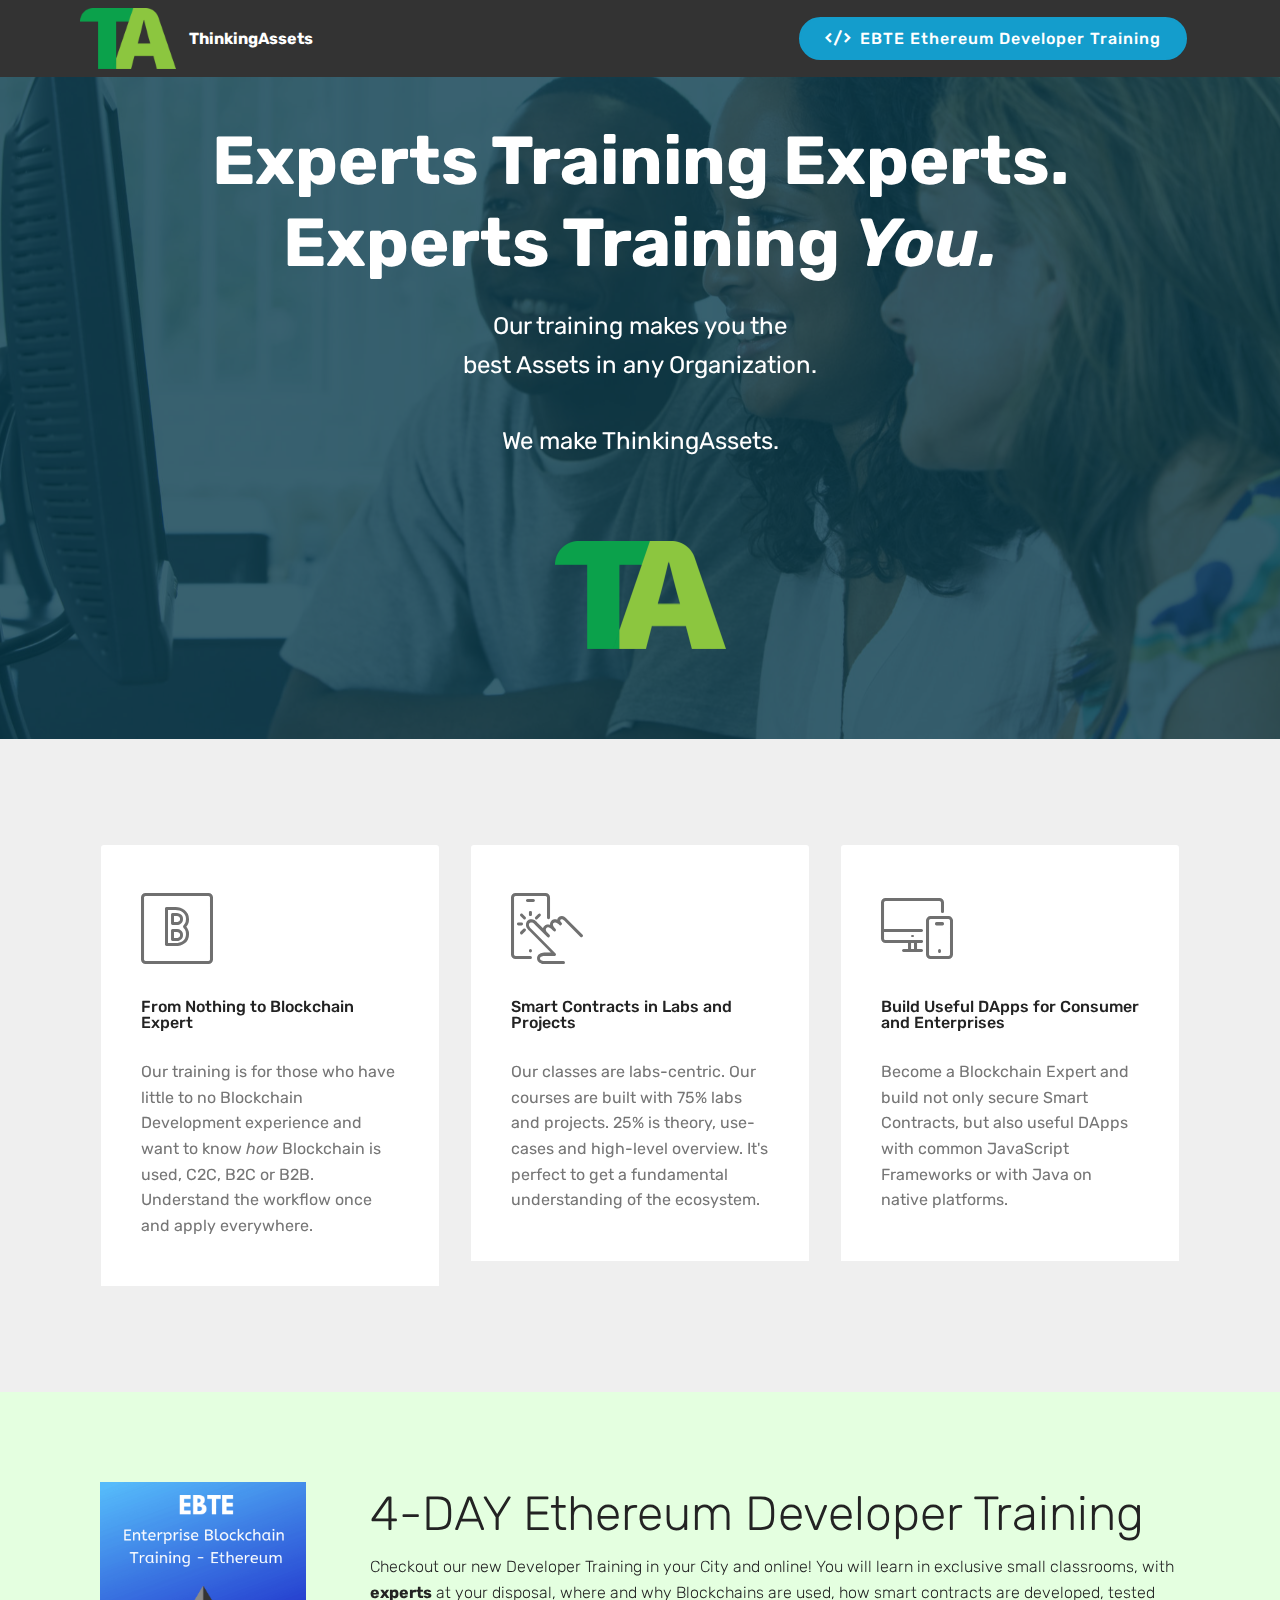
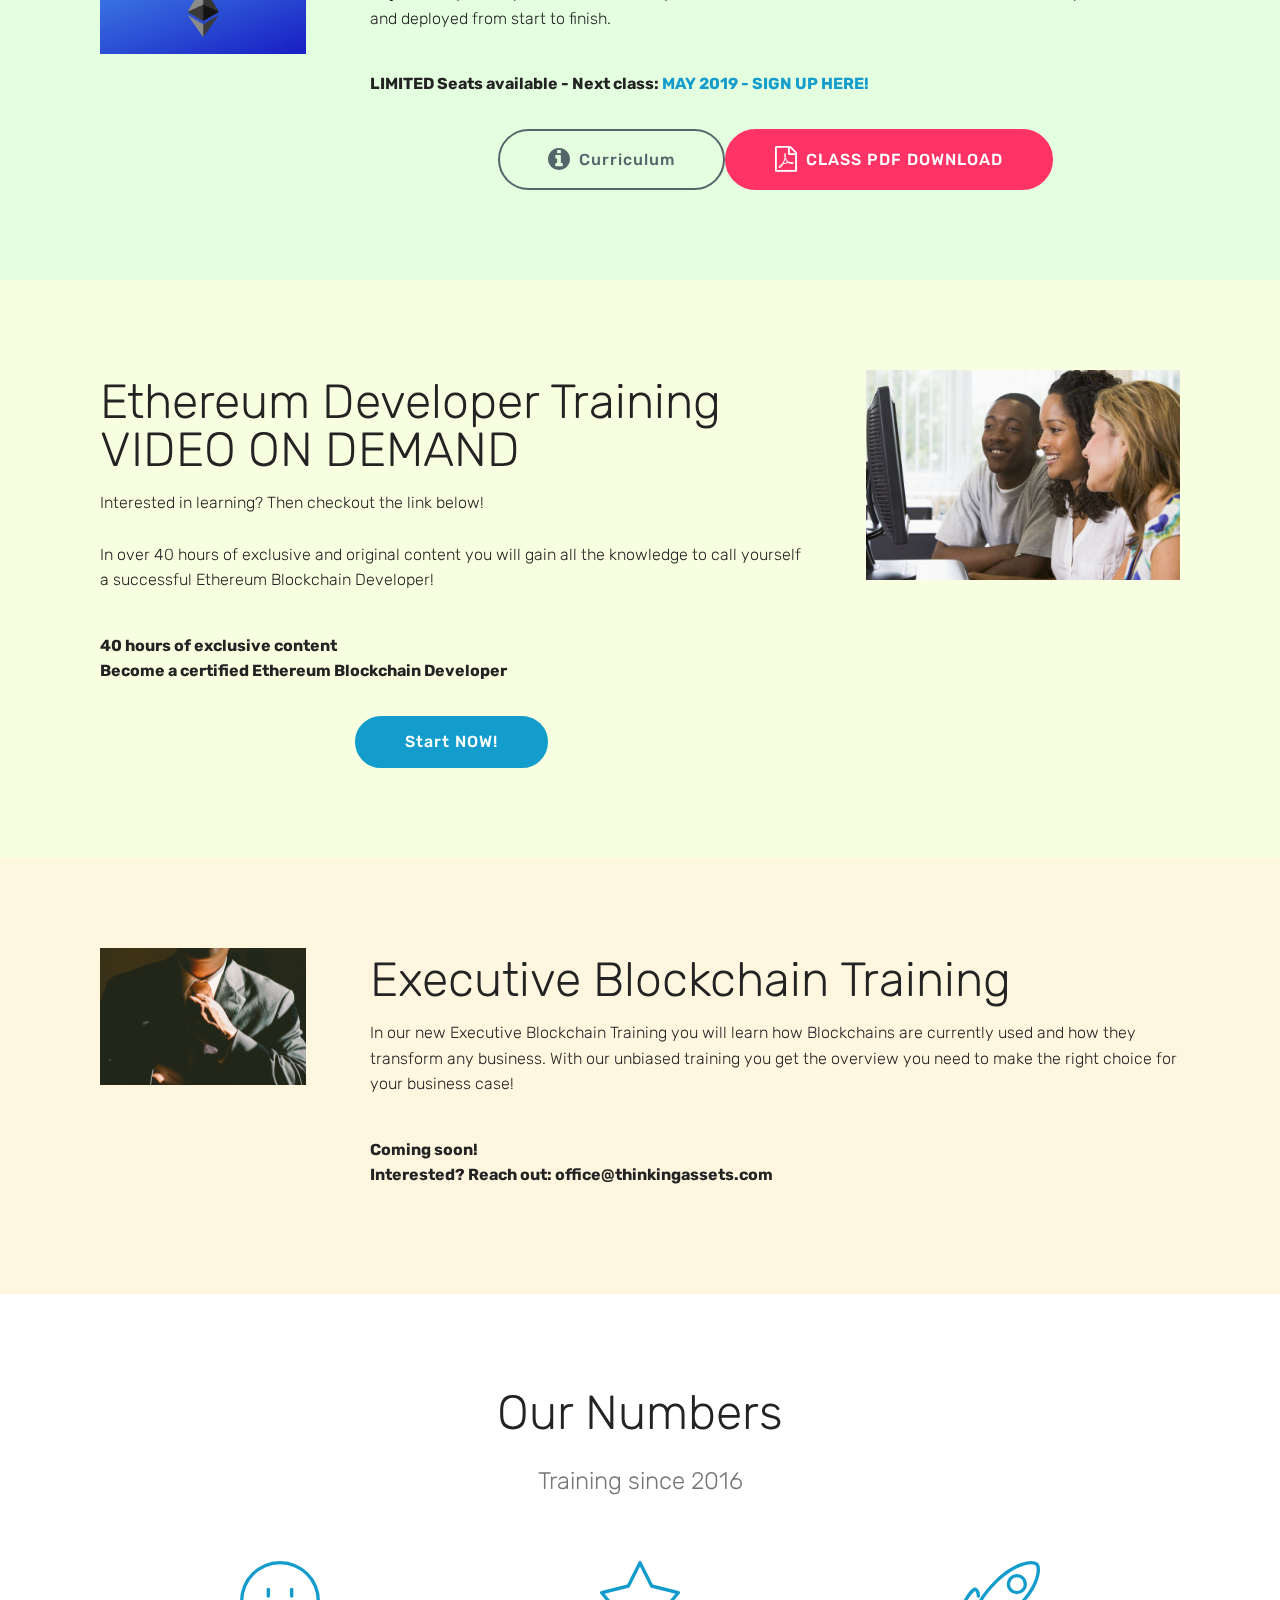
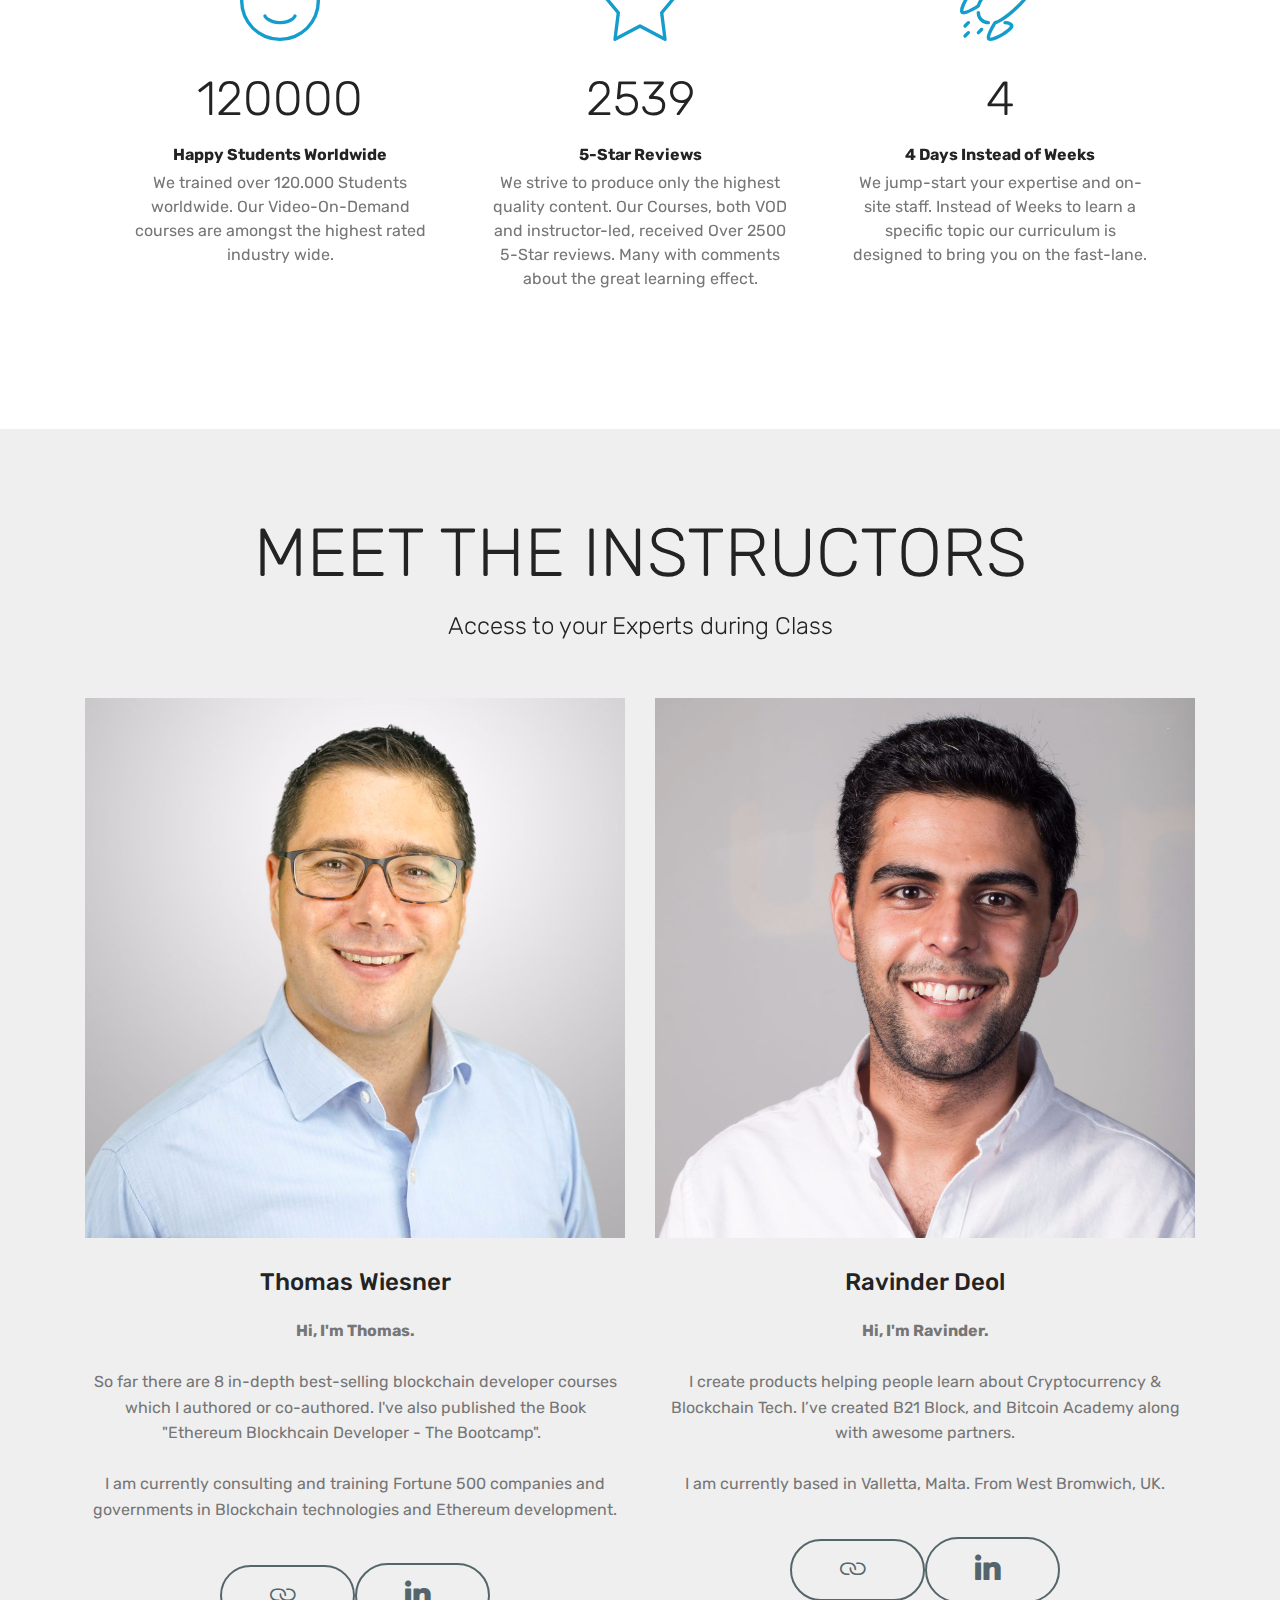
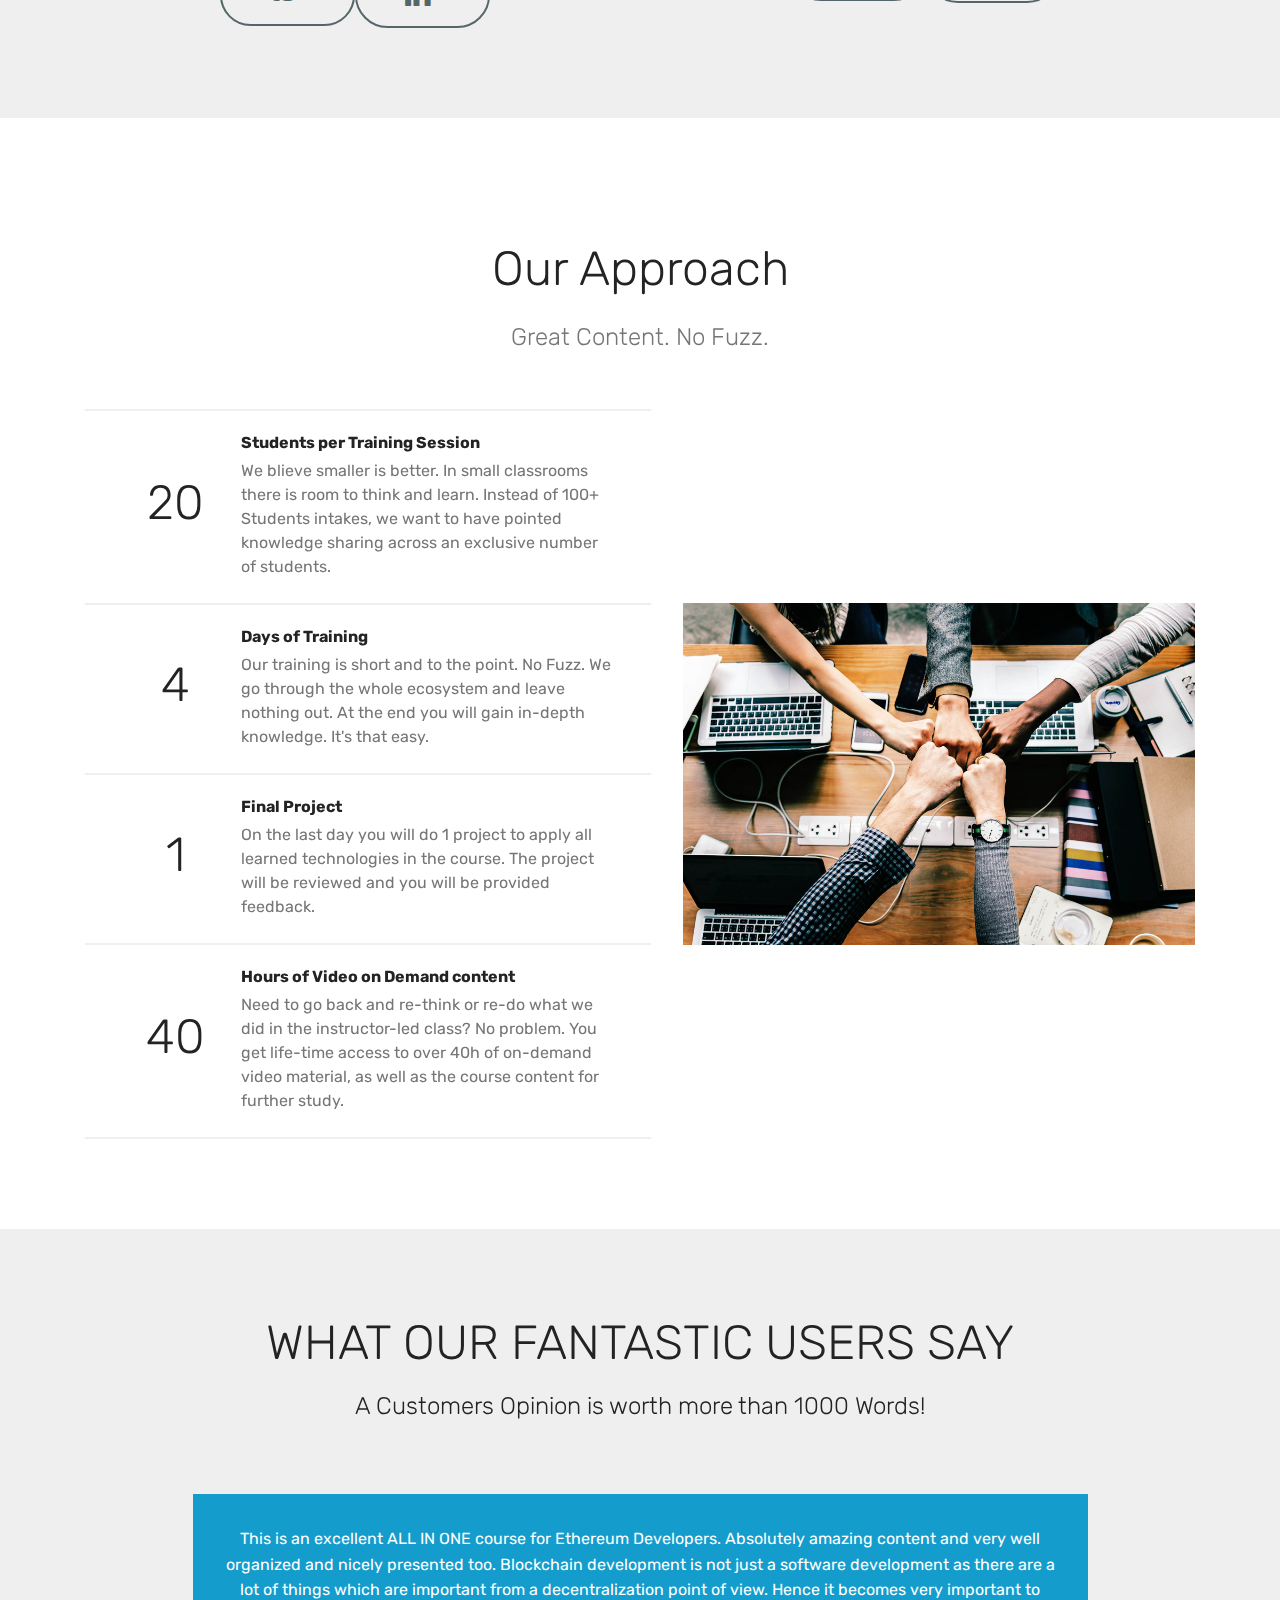
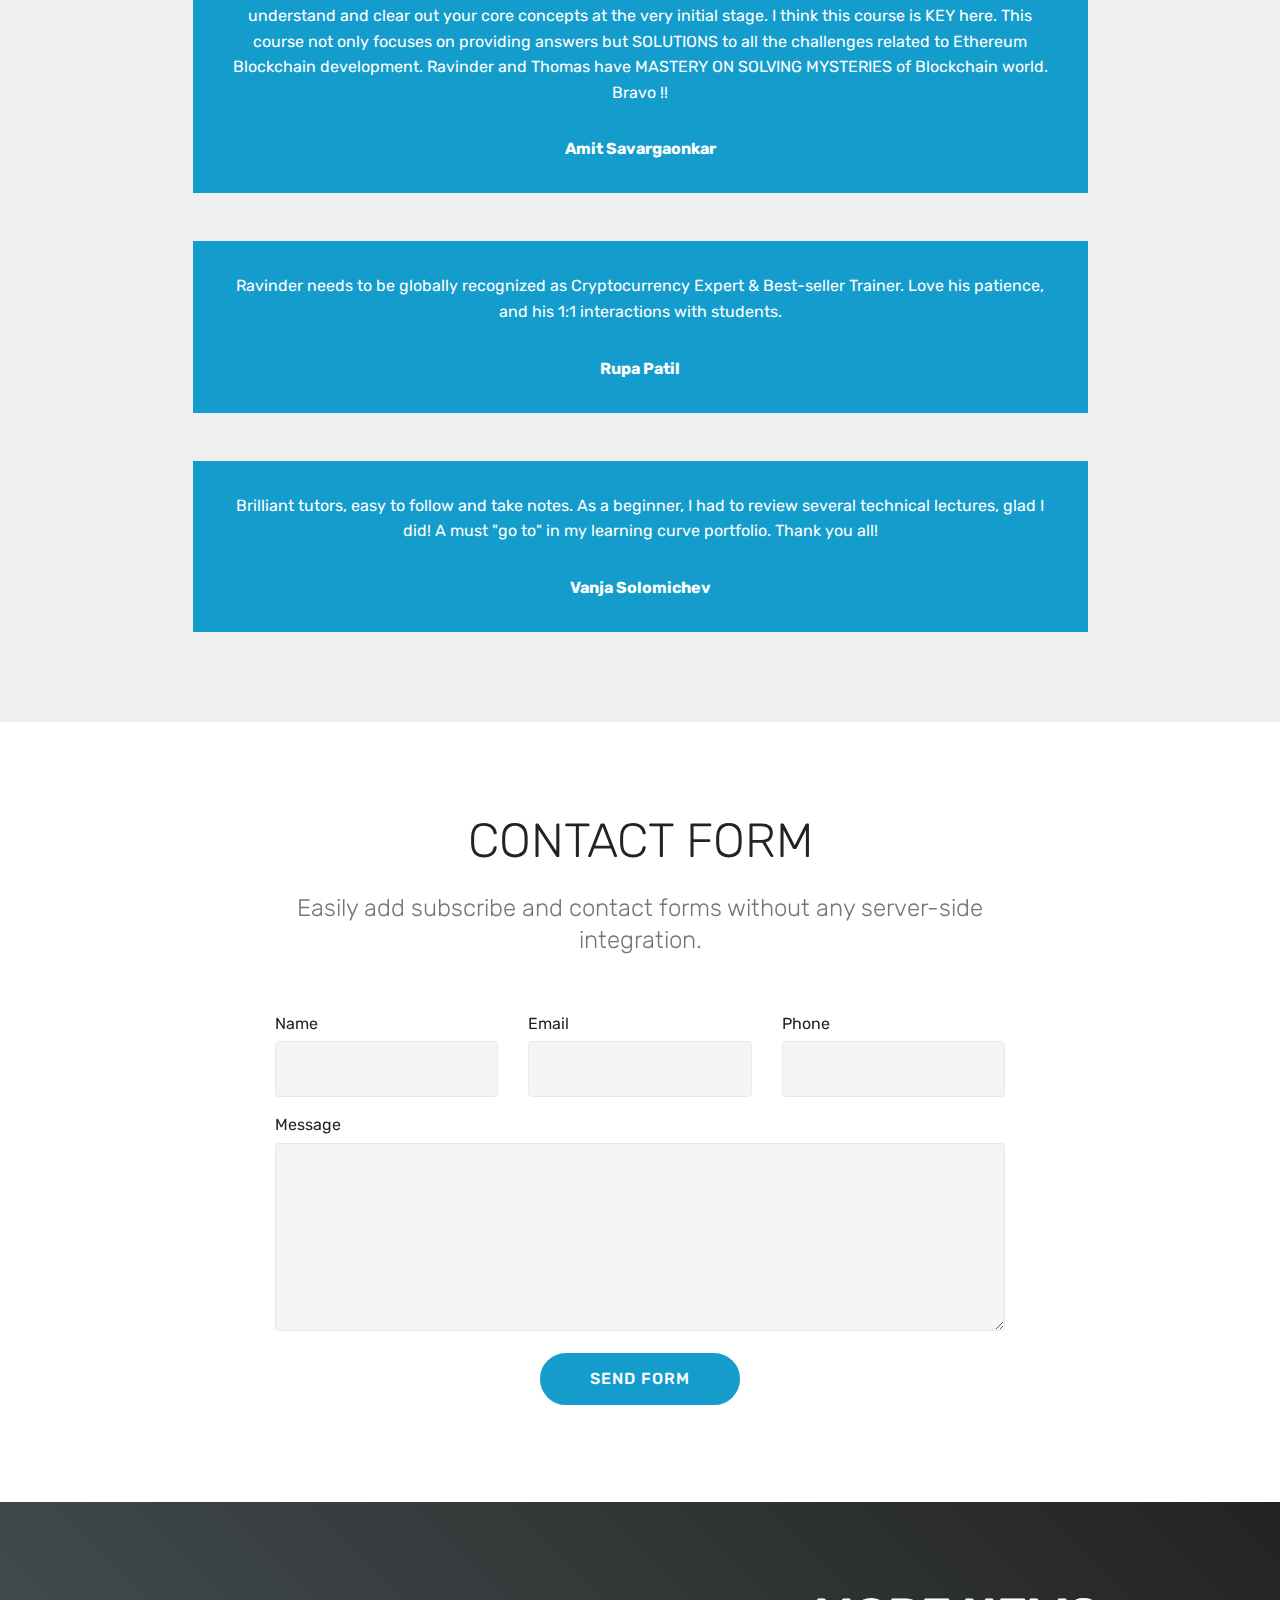
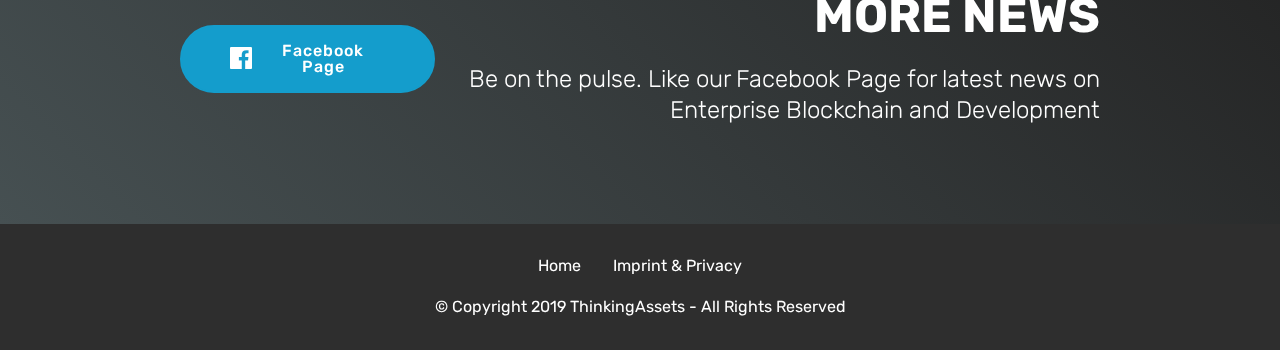
==== index.html @ ac76e506 "added more training offers" ====
<!DOCTYPE html>
<html >
<head>
  <!-- Site made with Mobirise Website Builder v4.9.5, https://mobirise.com -->
  <meta charset="UTF-8">
  <meta http-equiv="X-UA-Compatible" content="IE=edge">
  <meta name="generator" content="Mobirise v4.9.5, mobirise.com">
  <meta name="viewport" content="width=device-width, initial-scale=1, minimum-scale=1">
  <link rel="shortcut icon" href="assets/images/asset-44x-128x81.png" type="image/x-icon">
  <meta name="description" content="ThinkingAssets trains Employees and Students on the fast-lane. Quick and to-the-point labs and presentations.">
  <title>Home - ThinkingAssets</title>
  <link rel="stylesheet" href="assets/web/assets/mobirise-icons2/mobirise2.css">
  <link rel="stylesheet" href="assets/web/assets/mobirise-icons/mobirise-icons.css">
  <link rel="stylesheet" href="assets/font-awesome/css/font-awesome.css">
  <link rel="stylesheet" href="assets/web/assets/mobirise-icons-bold/mobirise-icons-bold.css">
  <link rel="stylesheet" href="assets/tether/tether.min.css">
  <link rel="stylesheet" href="assets/bootstrap/css/bootstrap.min.css">
  <link rel="stylesheet" href="assets/bootstrap/css/bootstrap-grid.min.css">
  <link rel="stylesheet" href="assets/bootstrap/css/bootstrap-reboot.min.css">
  <link rel="stylesheet" href="assets/socicon/css/styles.css">
  <link rel="stylesheet" href="assets/dropdown/css/style.css">
  <link rel="stylesheet" href="assets/theme/css/style.css">
  <link rel="stylesheet" href="assets/mobirise/css/mbr-additional.css" type="text/css">
  
  
  
</head>
<body>
  <section class="menu cid-rlxzANsCle" once="menu" id="menu1-10">

    

    <nav class="navbar navbar-expand beta-menu navbar-dropdown align-items-center navbar-fixed-top navbar-toggleable-sm">
        <button class="navbar-toggler navbar-toggler-right" type="button" data-toggle="collapse" data-target="#navbarSupportedContent" aria-controls="navbarSupportedContent" aria-expanded="false" aria-label="Toggle navigation">
            <div class="hamburger">
                <span></span>
                <span></span>
                <span></span>
                <span></span>
            </div>
        </button>
        <div class="menu-logo">
            <div class="navbar-brand">
                <span class="navbar-logo">
                    <a href="index.html">
                         <img src="assets/images/asset-44x-128x81.png" alt="Mobirise" title="" style="height: 3.8rem;">
                    </a>
                </span>
                <span class="navbar-caption-wrap"><a class="navbar-caption text-white display-4" href="index.html">
                        ThinkingAssets</a></span>
            </div>
        </div>
        <div class="collapse navbar-collapse" id="navbarSupportedContent">
            
            <div class="navbar-buttons mbr-section-btn"><a class="btn btn-sm btn-primary display-4" href="enterprise-blockchain-developer-ethereum-ebta-instructor-led-course.html"><span class="mobi-mbri mobi-mbri-code mbr-iconfont mbr-iconfont-btn"></span>
                    EBTE Ethereum Developer Training</a></div>
        </div>
    </nav>
</section>

<section class="engine"><a href="https://mobirise.info/o">free portfolio website templates</a></section><section class="header4 cid-rkj7mbE55E mbr-parallax-background" id="header4-8">

    

    <div class="mbr-overlay" style="opacity: 0.8; background-color: rgb(7, 59, 76);">
    </div>

    <div class="container">
        <div class="row justify-content-md-center">
            <div class="media-content col-md-10">
                <h1 class="mbr-section-title align-center mbr-white pb-3 mbr-bold mbr-fonts-style display-1">Experts Training Experts.<br>Experts Training <em>You.</em></h1>
                
                <div class="mbr-text align-center mbr-white pb-3">
                    <p class="mbr-text mbr-fonts-style display-5">Our training makes you the <br>best Assets in any Organization. 
<br>
<br>We make ThinkingAssets.</p>
                </div>
                
            </div>
            <div class="mbr-figure pt-5">
                <img src="assets/images/asset-44x-342x217.png" alt="Mobirise" title="" style="width: 15%;">
            </div>
        </div>
    </div>
</section>

<section class="features6 cid-rlxzTbVyq0" id="features6-12">
    
    

    
    <div class="container">
        <div class="media-container-row">

            <div class="card p-3 col-12 col-md-6 col-lg-4">
                <div class="card-img pb-3">
                    <span class="mbri-bootstrap mbr-iconfont"></span>
                </div>
                <div class="card-box">
                    <h4 class="card-title py-3 mbr-fonts-style display-7">From Nothing to Blockchain Expert</h4>
                    <p class="mbr-text mbr-fonts-style display-7">Our training is for those who have little to no Blockchain Development experience and want to know <em>how</em>&nbsp;Blockchain is used, C2C, B2C or B2B. Understand the workflow once and apply everywhere.</p>
                </div>
            </div>

            <div class="card p-3 col-12 col-md-6 col-lg-4">
                <div class="card-img pb-3">
                    <span class="mbri-touch mbr-iconfont"></span>
                </div>
                <div class="card-box">
                    <h4 class="card-title py-3 mbr-fonts-style display-7">Smart Contracts in Labs and Projects</h4>
                    <p class="mbr-text mbr-fonts-style display-7">
                       Our classes are labs-centric. Our courses are built with 75% labs and projects. 25% is theory, use-cases and high-level overview. It's perfect to get a fundamental understanding of the ecosystem.</p>
                </div>
            </div>

            <div class="card p-3 col-12 col-md-6 col-lg-4">
                <div class="card-img pb-3">
                    <span class="mbri-responsive mbr-iconfont"></span>
                </div>
                <div class="card-box">
                    <h4 class="card-title py-3 mbr-fonts-style display-7">
                        Build Useful DApps for Consumer and Enterprises</h4>
                    <p class="mbr-text mbr-fonts-style display-7">
                       Become a Blockchain Expert and build not only secure Smart Contracts, but also useful DApps with common JavaScript Frameworks or with Java on native platforms.</p>
                </div>
            </div>

            

        </div>

    </div>

</section>

<section class="services2 cid-rlxALPVWC4" id="services2-13">
    <!---->
    
    <!---->
    <!--Overlay-->
    
    <!--Container-->
    <div class="container">
        <div class="col-md-12">
            <div class="media-container-row">
                <div class="mbr-figure" style="width: 25%;">
                    <img src="assets/images/ebte-square-300x250.png" alt="Mobirise" title="">
                </div>
                <div class="align-left aside-content">
                    <h2 class="mbr-title pt-2 mbr-fonts-style display-2">4-DAY Ethereum Developer Training</h2>
                    <div class="mbr-section-text">
                        <p class="mbr-text text1 pt-2 mbr-light mbr-fonts-style display-7">
                            Checkout our new Developer Training in your City and online! You will learn in exclusive small classrooms, with <strong>experts</strong> at your disposal, where and why Blockchains are used, how smart contracts are developed, tested and deployed from start to finish.</p>
                        <p class="mbr-text text2 pt-4 mbr-light mbr-fonts-style display-7"><strong>LIMITED Seats available -&nbsp;</strong><strong>Next class: <a href="https://www.eventbrite.com/e/enterprise-blockchain-training-ethereum-ebte-gmt-timezone-webex-registration-59154392380" target="_blank"><b>MAY 2019 - SIGN UP HERE!</b></a></strong></p>
                    </div>
                    <!--Btn-->
                    <div class="mbr-section-btn pt-3 align-center"><a href="enterprise-blockchain-developer-ethereum-ebta-instructor-led-course.html" class="btn btn-warning-outline display-4"><span class="fa fa-info-circle mbr-iconfont mbr-iconfont-btn"></span>
                            Curriculum</a>  <a href="assets/files/Ethereum_Training_May_2019.pdf" class="btn btn-secondary display-4"><span class="fa fa-file-pdf-o mbr-iconfont mbr-iconfont-btn"></span>CLASS PDF DOWNLOAD</a></div>
                </div>
            </div>
        </div>
    </div>
</section>

<section class="services2 cid-rmtQpssl6j" id="services2-1i">
    <!---->
    
    <!---->
    <!--Overlay-->
    
    <!--Container-->
    <div class="container">
        <div class="col-md-12">
            <div class="media-container-row">
                <div class="mbr-figure" style="width: 35%;">
                    <img src="assets/images/college-students-in-a-computer-lab-httgjfucho-412x275.jpg" alt="Mobirise" title="">
                </div>
                <div class="align-left aside-content">
                    <h2 class="mbr-title pt-2 mbr-fonts-style display-2">Ethereum Developer Training <br>VIDEO ON DEMAND</h2>
                    <div class="mbr-section-text">
                        <p class="mbr-text text1 pt-2 mbr-light mbr-fonts-style display-7">Interested in learning? Then checkout the link below!<br><br>In over 40 hours of exclusive and original content you will gain all the knowledge to call yourself a successful Ethereum Blockchain Developer!</p>
                        <p class="mbr-text text2 pt-4 mbr-light mbr-fonts-style display-7"><strong>40 hours of exclusive content</strong><br><strong>Become a certified Ethereum Blockchain Developer</strong></p>
                    </div>
                    <!--Btn-->
                    <div class="mbr-section-btn pt-3 align-center"><a href="https://www.udemy.com/blockchain-developer-bundle/?couponCode=THINKINGASSETS19" class="btn btn-primary display-4">Start NOW!</a></div>
                </div>
            </div>
        </div>
    </div>
</section>

<section class="services2 cid-rmtS2OmuKI" id="services2-1j">
    <!---->
    
    <!---->
    <!--Overlay-->
    
    <!--Container-->
    <div class="container">
        <div class="col-md-12">
            <div class="media-container-row">
                <div class="mbr-figure" style="width: 25%;">
                    <img src="assets/images/mbr-412x275.jpg" alt="Mobirise" title="">
                </div>
                <div class="align-left aside-content">
                    <h2 class="mbr-title pt-2 mbr-fonts-style display-2">Executive Blockchain Training</h2>
                    <div class="mbr-section-text">
                        <p class="mbr-text text1 pt-2 mbr-light mbr-fonts-style display-7">
                            In our new Executive Blockchain Training you will learn how Blockchains are currently used and how they transform any business. With our unbiased training you get the overview you need to make the right choice for your business case!</p>
                        <p class="mbr-text text2 pt-4 mbr-light mbr-fonts-style display-7"><strong>Coming soon!</strong><br><strong>Interested? Reach out: office@thinkingassets.com</strong></p>
                    </div>
                    <!--Btn-->
                    
                </div>
            </div>
        </div>
    </div>
</section>

<section class="counters1 counters cid-rkiXSmQtNb" id="counters1-2">

    

    

    <div class="container">
        <h2 class="mbr-section-title pb-3 align-center mbr-fonts-style display-2">
            Our Numbers</h2>
        <h3 class="mbr-section-subtitle mbr-fonts-style display-5">Training since 2016</h3>

        <div class="container pt-4 mt-2">
            <div class="media-container-row">
                <div class="card p-3 align-center col-12 col-md-6 col-lg-4">
                    <div class="panel-item p-3">
                        <div class="card-img pb-3">
                            <span class="mbr-iconfont mbri-smile-face"></span>
                        </div>

                        <div class="card-text">
                            <h3 class="count pt-3 pb-3 mbr-fonts-style display-2">120000</h3>
                            <h4 class="mbr-content-title mbr-bold mbr-fonts-style display-7">Happy Students Worldwide</h4>
                            <p class="mbr-content-text mbr-fonts-style display-7">
                                We trained over 120.000 Students worldwide. Our Video-On-Demand courses are amongst the highest rated industry wide.</p>
                        </div>
                    </div>
                </div>


                <div class="card p-3 align-center col-12 col-md-6 col-lg-4">
                    <div class="panel-item p-3">
                        <div class="card-img pb-3">
                            <span class="mbr-iconfont mbri-star"></span>
                        </div>
                        <div class="card-text">
                            <h3 class="count pt-3 pb-3 mbr-fonts-style display-2">2539</h3>
                            <h4 class="mbr-content-title mbr-bold mbr-fonts-style display-7">5-Star Reviews</h4>
                            <p class="mbr-content-text mbr-fonts-style display-7">
                                    We strive to produce only the highest quality content. Our Courses, both VOD and instructor-led, received Over 2500 5-Star reviews. Many with comments about the great learning effect.</p>
                        </div>
                    </div>
                </div>

                <div class="card p-3 align-center col-12 col-md-6 col-lg-4">
                    <div class="panel-item p-3">
                        <div class="card-img pb-3">
                            <span class="mbr-iconfont mbri-rocket"></span>
                        </div>
                        <div class="card-text">
                            <h3 class="count pt-3 pb-3 mbr-fonts-style display-2">
                                  4</h3>
                            <h4 class="mbr-content-title mbr-bold mbr-fonts-style display-7">4 Days Instead of Weeks</h4>
                            <p class="mbr-content-text mbr-fonts-style display-7">
                                    We jump-start your expertise and on-site staff. Instead of Weeks to learn a specific topic our curriculum is designed to bring you on the fast-lane.</p>
                        </div>
                    </div>
                </div>


                
            </div>
        </div>
   </div>
</section>

<section class="services1 cid-rkxkzLahHE" id="services1-i">
    <!---->
    
    <!---->
    <!--Overlay-->
    
    <!--Container-->
    <div class="container">
        <div class="row justify-content-center">
            <!--Titles-->
            <div class="title pb-5 col-12">
                <h2 class="align-left pb-3 mbr-fonts-style display-1">MEET THE INSTRUCTORS</h2>
                <h3 class="mbr-section-subtitle mbr-light mbr-fonts-style display-5">Access to your Experts during Class</h3>
            </div>
            <!--Card-1-->
            <div class="card col-12 col-md-6">
                <div class="card-wrapper">
                    <div class="card-img">
                        <img src="assets/images/thomas-portrait-gradient.png-1-1080x864.jpg" alt="Mobirise" title="">
                    </div>
                    <div class="card-box">
                        <h4 class="card-title mbr-fonts-style display-5">Thomas Wiesner</h4>
                        <p class="mbr-text mbr-fonts-style display-7"><strong>Hi, I'm Thomas. 
<br></strong><br>So far there are 8 in-depth best-selling blockchain developer courses which I authored or co-authored. I've also published the Book "Ethereum Blockhcain Developer - The Bootcamp". &nbsp;<br>
<br>I am currently consulting and training Fortune 500 companies and governments in Blockchain technologies and Ethereum development. <br></p>
                        <!--Btn-->
                        <div class="mbr-section-btn align-center"><a href="https://vomtom.at" class="btn btn-warning-outline display-4"><span class="mbrib-link mbr-iconfont mbr-iconfont-btn"></span></a>  <a href="https://www.linkedin.com/in/thomas-wiesner" class="btn btn-warning-outline display-4"><span class="socicon socicon-linkedin mbr-iconfont mbr-iconfont-btn"></span></a></div>
                    </div>
                </div>
            </div>
            <!--Card-2-->
            <div class="card col-12 col-md-6 last-child">
                <div class="card-wrapper">
                    <div class="card-img">
                        <img src="assets/images/img-9723-1080x1620.jpg" alt="Mobirise" title="">
                    </div>
                    <div class="card-box">
                        <h4 class="card-title mbr-fonts-style display-5">Ravinder Deol</h4>
                        <p class="mbr-text mbr-fonts-style display-7"><strong>Hi, I'm Ravinder. 
<br></strong>
<br>I create products helping people learn about Cryptocurrency &amp; Blockchain Tech. I’ve created B21 Block, and Bitcoin Academy along with awesome partners. 
<br>
<br>I am currently based in Valletta, Malta. From West Bromwich, UK. <br></p>
                        <!--Btn-->
                        <div class="mbr-section-btn align-center"><a href="https://b21block.com" class="btn btn-warning-outline display-4"><span class="mbrib-link mbr-iconfont mbr-iconfont-btn"></span></a> <a href="https://www.linkedin.com/in/ravinderdeol/" class="btn btn-warning-outline display-4"><span class="socicon socicon-linkedin mbr-iconfont mbr-iconfont-btn"></span></a></div>
                    </div>
                </div>
            </div>
            <!--Card-3-->
            
            <!--Card-4-->
            
        </div>
    </div>
</section>

<section class="counters3 counters cid-rkjR91F5cc" id="counters3-9">

    

    

    <div class="container pt-4 mt-2">
        <h2 class="mbr-section-title pb-3 align-center mbr-fonts-style display-2">Our Approach</h2>
        <h3 class="mbr-section-subtitle pb-5 align-center mbr-fonts-style display-5">Great Content. No Fuzz.</h3>
        <div class="media-container-row">
            <div class="media-block m-auto" style="width: 49%;">
                <div class="mbr-figure">
                    <img src="assets/images/background6.jpg">
                </div>
            </div>
            <div class="cards-block">
                <div class="cards-container">
                    <div class="card px-3 align-left col-12">
                        <div class="panel-item p-4 d-flex align-items-center">
                            <div class="card-img pr-3 d-flex align-items-center align-left">
                                
                                <h3 class="count py-3 mbr-fonts-style display-2">20</h3>
                            </div>
                            <div class="card-text">
                                <h4 class="mbr-content-title mbr-bold mbr-fonts-style display-7">Students per Training Session</h4>
                                <p class="mbr-content-text mbr-fonts-style display-7">We blieve smaller is better. In small classrooms there is room to think and learn. Instead of 100+ Students intakes, we want to have pointed knowledge sharing across an exclusive number of students.</p>
                            </div>
                        </div>
                    </div>
                    <div class="card px-3 align-left col-12">
                        <div class="panel-item p-4 d-flex align-items-center">
                            <div class="card-img pr-3 d-flex align-items-center align-left">
                                
                                <h3 class="count py-3 mbr-fonts-style display-2">
                                    4
                                </h3>
                            </div>
                            <div class="card-text">
                                <h4 class="mbr-content-title mbr-bold mbr-fonts-style display-7">
                                    Days of Training</h4>
                                <p class="mbr-content-text mbr-fonts-style display-7">Our training is short and to the point. No Fuzz. We go through the whole ecosystem and leave nothing out. At the end you will gain in-depth knowledge. It's that easy.</p>
                            </div>
                        </div>
                    </div>
                    <div class="card px-3 align-left col-12">
                        <div class="panel-item p-4 d-flex align-items-center">
                            <div class="card-img pr-3 d-flex align-items-center align-left">
                                
                                <h3 class="count py-3 mbr-fonts-style display-2">
                                    1
                                </h3>
                            </div>
                            <div class="card-text">
                                <h4 class="mbr-content-title mbr-bold mbr-fonts-style display-7">
                                    Final Project</h4>
                                <p class="mbr-content-text mbr-fonts-style display-7">On the last day you will do 1 project to apply all learned technologies in the course. The project will be reviewed and you will be provided feedback.</p>
                            </div>
                        </div>
                    </div>
                    <div class="card px-3 align-left col-12">
                        <div class="panel-item p-4 d-flex align-items-center">
                            <div class="card-img pr-3 d-flex align-items-center align-left">
                                
                                <h3 class="count py-3 mbr-fonts-style display-2">
                                    40</h3>
                            </div>
                            <div class="card-texts">
                                <h4 class="mbr-content-title mbr-bold mbr-fonts-style display-7">
                                    Hours of Video on Demand content</h4>
                                <p class="mbr-content-text mbr-fonts-style display-7">Need to go back and re-think or re-do what we did in the instructor-led class? No problem. You get life-time access to over 40h of on-demand video material, as well as the course content for further study.</p>
                            </div>
                        </div>
                    </div>
                </div>
            </div>
        </div>
    </div>
</section>

<section class="testimonials5 cid-rkjVJWMVJf" id="testimonials5-c">

    

    
    <div class="container">
        <div class="media-container-row">
            <div class="title col-12 align-center">
                <h2 class="pb-3 mbr-fonts-style display-2">
                    WHAT OUR FANTASTIC USERS SAY
                </h2>
                <h3 class="mbr-section-subtitle mbr-light pb-3 mbr-fonts-style display-5">
                    A Customers Opinion is worth more than 1000 Words!</h3>
            </div>
        </div>
    </div>

    <div class="container">
        <div class="media-container-column">
            

            
        <div class="mbr-testimonial align-center col-12 col-md-10">
                <div class="panel-item">
                    <div class="card-block">
                        
                        <p class="mbr-text mbr-fonts-style mbr-white display-7">
                           This is an excellent ALL IN ONE course for Ethereum Developers. Absolutely amazing content and very well organized and nicely presented too. Blockchain development is not just a software development as there are a lot of things which are important from a decentralization point of view. Hence it becomes very important to understand and clear out your core concepts at the very initial stage. I think this course is KEY here. This course not only focuses on providing answers but SOLUTIONS to all the challenges related to Ethereum Blockchain development. Ravinder and Thomas have MASTERY ON SOLVING MYSTERIES of Blockchain world. Bravo !!
                        </p>
                    </div>
                    <div class="card-footer">
                        <div class="mbr-author-name mbr-bold mbr-fonts-style mbr-white display-7">Amit Savargaonkar
</div>
                        
                    </div>
                </div>
            </div><div class="mbr-testimonial align-center col-12 col-md-10">
                <div class="panel-item">
                    <div class="card-block">
                        
                        <p class="mbr-text mbr-fonts-style mbr-white display-7">Ravinder needs to be globally recognized as Cryptocurrency Expert &amp; Best-seller Trainer. Love his patience, and his 1:1 interactions with students.</p>
                    </div>
                    <div class="card-footer">
                        <div class="mbr-author-name mbr-bold mbr-fonts-style mbr-white display-7">Rupa Patil
</div>
                        
                    </div>
                </div>
            </div><div class="mbr-testimonial align-center col-12 col-md-10">
                <div class="panel-item">
                    <div class="card-block">
                        
                        <p class="mbr-text mbr-fonts-style mbr-white display-7">Brilliant tutors, easy to follow and take notes. As a beginner, I had to review several technical lectures, glad I did! A must "go to" in my learning curve portfolio. Thank you all!</p>
                    </div>
                    <div class="card-footer">
                        <div class="mbr-author-name mbr-bold mbr-fonts-style mbr-white display-7">Vanja Solomichev
</div>
                        
                    </div>
                </div>
            </div></div>
    </div>   
</section>

<section class="mbr-section form1 cid-rlxzNbC15e" id="form1-11">

    

    
    <div class="container">
        <div class="row justify-content-center">
            <div class="title col-12 col-lg-8">
                <h2 class="mbr-section-title align-center pb-3 mbr-fonts-style display-2">
                    CONTACT FORM
                </h2>
                <h3 class="mbr-section-subtitle align-center mbr-light pb-3 mbr-fonts-style display-5">
                    Easily add subscribe and contact forms without any server-side integration.
                </h3>
            </div>
        </div>
    </div>
    <div class="container">
        <div class="row justify-content-center">
            <div class="media-container-column col-lg-8" data-form-type="formoid">
                <!---Formbuilder Form--->
                <form action="https://mobirise.com/" method="POST" class="mbr-form form-with-styler" data-form-title="Mobirise Form"><input type="hidden" name="email" data-form-email="true" value="kbDzTgCERCaQkc9vllOd2RZtT0x/Ssn93bqf4NFOB6JGjQV4DFV0sYvMA3apKcriNLm8RO7v3ZADLz6KFUpNYiwQRzTOdtfNa1xtG1cd8tma0gqMoeR0lGB8uobd1uB6">
                    <div class="row row-sm-offset">
                        <div hidden="hidden" data-form-alert="" class="alert alert-success col-12">Thanks for filling out the form!</div>
                        <div hidden="hidden" data-form-alert-danger="" class="alert alert-danger col-12">
                        </div>
                    </div>
                    <div class="dragArea row row-sm-offset">
                        <div class="col-md-4  form-group" data-for="name">
                            <label for="name-form1-11" class="form-control-label mbr-fonts-style display-7">Name</label>
                            <input type="text" name="name" data-form-field="Name" required="required" class="form-control display-7" id="name-form1-11">
                        </div>
                        <div class="col-md-4  form-group" data-for="email">
                            <label for="email-form1-11" class="form-control-label mbr-fonts-style display-7">Email</label>
                            <input type="email" name="email" data-form-field="Email" required="required" class="form-control display-7" id="email-form1-11">
                        </div>
                        <div data-for="phone" class="col-md-4  form-group">
                            <label for="phone-form1-11" class="form-control-label mbr-fonts-style display-7">Phone</label>
                            <input type="tel" name="phone" data-form-field="Phone" class="form-control display-7" id="phone-form1-11">
                        </div>
                        <div data-for="message" class="col-md-12 form-group">
                            <label for="message-form1-11" class="form-control-label mbr-fonts-style display-7">Message</label>
                            <textarea name="message" data-form-field="Message" class="form-control display-7" id="message-form1-11"></textarea>
                        </div>
                        <div class="col-md-12 input-group-btn align-center">
                            <button type="submit" class="btn btn-primary btn-form display-4">SEND FORM</button>
                        </div>
                    </div>
                </form><!---Formbuilder Form--->
            </div>
        </div>
    </div>
</section>

<section class="mbr-section info2 cid-rkRJUVgPoQ" id="info2-l">

    

    

    <div class="container">
        <div class="row main justify-content-center">
            <div class="media-container-column col-12 col-lg-3 col-md-4">
                <div class="mbr-section-btn align-left py-4"><a class="btn btn-primary display-4" href="https://www.facebook.com/thinkingassets/"><span class="fa fa-facebook-official mbr-iconfont mbr-iconfont-btn"></span>
                    
                    Facebook Page</a></div>
            </div>
            <div class="media-container-column title col-12 col-lg-7 col-md-6">
                <h2 class="align-right mbr-bold mbr-white pb-3 mbr-fonts-style display-2">MORE NEWS</h2>
                <h3 class="mbr-section-subtitle align-right mbr-light mbr-white mbr-fonts-style display-5">
                    Be on the pulse. Like our Facebook Page for latest news on Enterprise Blockchain and Development</h3>
            </div>
        </div>
    </div>
</section>

<section once="" class="cid-rkj2U08ljC" id="footer7-6">

    

    

    <div class="container">
        <div class="media-container-row align-center mbr-white">
            <div class="row row-links">
                <ul class="foot-menu">
                    
                    
                    
                    
                    
                <li class="foot-menu-item mbr-fonts-style display-7"><a href="index.html" class="text-white">H</a>ome</li><li class="foot-menu-item mbr-fonts-style display-7"><a href="privacypolicy.html" class="text-white">Imprint &amp; Privacy</a></li></ul>
            </div>
            
            <div class="row row-copirayt">
                <p class="mbr-text mb-0 mbr-fonts-style mbr-white align-center display-7">
                    © Copyright 2019 ThinkingAssets - All Rights Reserved
                </p>
            </div>
        </div>
    </div>
</section>


  <script src="assets/web/assets/jquery/jquery.min.js"></script>
  <script src="assets/popper/popper.min.js"></script>
  <script src="assets/tether/tether.min.js"></script>
  <script src="assets/bootstrap/js/bootstrap.min.js"></script>
  <script src="assets/parallax/jarallax.min.js"></script>
  <script src="assets/viewportchecker/jquery.viewportchecker.js"></script>
  <script src="assets/smoothscroll/smooth-scroll.js"></script>
  <script src="assets/dropdown/js/script.min.js"></script>
  <script src="assets/touchswipe/jquery.touch-swipe.min.js"></script>
  <script src="assets/theme/js/script.js"></script>
  <script src="assets/formoid/formoid.min.js"></script>
  
  <!--Start of Tawk.to Script-->
<script type="text/javascript">
var Tawk_API=Tawk_API||{}, Tawk_LoadStart=new Date();
(function(){
var s1=document.createElement("script"),s0=document.getElementsByTagName("script")[0];
s1.async=true;
s1.src='https://embed.tawk.to/5c8b4ba7c37db86fcfcdf615/default';
s1.charset='UTF-8';
s1.setAttribute('crossorigin','*');
s0.parentNode.insertBefore(s1,s0);
})();
</script>
<!--End of Tawk.to Script-->
</body>
</html>
---- assets/web/assets/mobirise-icons2/mobirise2.css ----
@font-face {
  font-family: 'Moririse2';
  src:  url('mobirise2.eot?f2bix4');
  src:  url('mobirise2.eot?f2bix4#iefix') format('embedded-opentype'),
    url('mobirise2.ttf?f2bix4') format('truetype'),
    url('mobirise2.woff?f2bix4') format('woff'),
    url('mobirise2.svg?f2bix4#mobirise2') format('svg');
  font-weight: normal;
  font-style: normal;
}

[class^="mobi-"], [class*=" mobi-"] {
  /* use !important to prevent issues with browser extensions that change fonts */
  font-family: 'Moririse2' !important;
  speak: none;
  font-style: normal;
  font-weight: normal;
  font-variant: normal;
  text-transform: none;
  line-height: 1;

  /* Better Font Rendering =========== */
  -webkit-font-smoothing: antialiased;
  -moz-osx-font-smoothing: grayscale;
}

.mobi-mbri-add-submenu:before {
  content: "\e900";
}
.mobi-mbri-alert:before {
  content: "\e901";
}
.mobi-mbri-align-center:before {
  content: "\e902";
}
.mobi-mbri-align-justify:before {
  content: "\e903";
}
.mobi-mbri-align-left:before {
  content: "\e904";
}
.mobi-mbri-align-right:before {
  content: "\e905";
}
.mobi-mbri-android:before {
  content: "\e906";
}
.mobi-mbri-apple:before {
  content: "\e907";
}
.mobi-mbri-arrow-down:before {
  content: "\e908";
}
.mobi-mbri-arrow-next:before {
  content: "\e909";
}
.mobi-mbri-arrow-prev:before {
  content: "\e90a";
}
.mobi-mbri-arrow-up:before {
  content: "\e90b";
}
.mobi-mbri-bold:before {
  content: "\e90c";
}
.mobi-mbri-bookmark:before {
  content: "\e90d";
}
.mobi-mbri-bootstrap:before {
  content: "\e90e";
}
.mobi-mbri-briefcase:before {
  content: "\e90f";
}
.mobi-mbri-browse:before {
  content: "\e910";
}
.mobi-mbri-bulleted-list:before {
  content: "\e911";
}
.mobi-mbri-calendar:before {
  content: "\e912";
}
.mobi-mbri-camera:before {
  content: "\e913";
}
.mobi-mbri-cart-add:before {
  content: "\e914";
}
.mobi-mbri-cart-full:before {
  content: "\e915";
}
.mobi-mbri-cash:before {
  content: "\e916";
}
.mobi-mbri-change-style:before {
  content: "\e917";
}
.mobi-mbri-chat:before {
  content: "\e918";
}
.mobi-mbri-clock:before {
  content: "\e919";
}
.mobi-mbri-close:before {
  content: "\e91a";
}
.mobi-mbri-cloud:before {
  content: "\e91b";
}
.mobi-mbri-code:before {
  content: "\e91c";
}
.mobi-mbri-contact-form:before {
  content: "\e91d";
}
.mobi-mbri-credit-card:before {
  content: "\e91e";
}
.mobi-mbri-cursor-click:before {
  content: "\e91f";
}
.mobi-mbri-cust-feedback:before {
  content: "\e920";
}
.mobi-mbri-database:before {
  content: "\e921";
}
.mobi-mbri-delivery:before {
  content: "\e922";
}
.mobi-mbri-desktop:before {
  content: "\e923";
}
.mobi-mbri-devices:before {
  content: "\e924";
}
.mobi-mbri-down:before {
  content: "\e925";
}
.mobi-mbri-download-2:before {
  content: "\e926";
}
.mobi-mbri-download:before {
  content: "\e927";
}
.mobi-mbri-drag-n-drop-2:before {
  content: "\e928";
}
.mobi-mbri-drag-n-drop:before {
  content: "\e929";
}
.mobi-mbri-edit-2:before {
  content: "\e92a";
}
.mobi-mbri-edit:before {
  content: "\e92b";
}
.mobi-mbri-error:before {
  content: "\e92c";
}
.mobi-mbri-extension:before {
  content: "\e92d";
}
.mobi-mbri-features:before {
  content: "\e92e";
}
.mobi-mbri-file:before {
  content: "\e92f";
}
.mobi-mbri-flag:before {
  content: "\e930";
}
.mobi-mbri-folder:before {
  content: "\e931";
}
.mobi-mbri-gift:before {
  content: "\e932";
}
.mobi-mbri-github:before {
  content: "\e933";
}
.mobi-mbri-globe-2:before {
  content: "\e934";
}
.mobi-mbri-globe:before {
  content: "\e935";
}
.mobi-mbri-growing-chart:before {
  content: "\e936";
}
.mobi-mbri-hearth:before {
  content: "\e937";
}
.mobi-mbri-help:before {
  content: "\e938";
}
.mobi-mbri-home:before {
  content: "\e939";
}
.mobi-mbri-hot-cup:before {
  content: "\e93a";
}
.mobi-mbri-idea:before {
  content: "\e93b";
}
.mobi-mbri-image-gallery:before {
  content: "\e93c";
}
.mobi-mbri-image-slider:before {
  content: "\e93d";
}
.mobi-mbri-info:before {
  content: "\e93e";
}
.mobi-mbri-italic:before {
  content: "\e93f";
}
.mobi-mbri-key:before {
  content: "\e940";
}
.mobi-mbri-laptop:before {
  content: "\e941";
}
.mobi-mbri-layers:before {
  content: "\e942";
}
.mobi-mbri-left-right:before {
  content: "\e943";
}
.mobi-mbri-left:before {
  content: "\e944";
}
.mobi-mbri-letter:before {
  content: "\e945";
}
.mobi-mbri-like:before {
  content: "\e946";
}
.mobi-mbri-link:before {
  content: "\e947";
}
.mobi-mbri-lock:before {
  content: "\e948";
}
.mobi-mbri-login:before {
  content: "\e949";
}
.mobi-mbri-logout:before {
  content: "\e94a";
}
.mobi-mbri-magic-stick:before {
  content: "\e94b";
}
.mobi-mbri-map-pin:before {
  content: "\e94c";
}
.mobi-mbri-menu:before {
  content: "\e94d";
}
.mobi-mbri-mobile-2:before {
  content: "\e94e";
}
.mobi-mbri-mobile-horizontal:before {
  content: "\e94f";
}
.mobi-mbri-mobile:before {
  content: "\e950";
}
.mobi-mbri-mobirise:before {
  content: "\e951";
}
.mobi-mbri-more-horizontal:before {
  content: "\e952";
}
.mobi-mbri-more-vertical:before {
  content: "\e953";
}
.mobi-mbri-music:before {
  content: "\e954";
}
.mobi-mbri-new-file:before {
  content: "\e955";
}
.mobi-mbri-numbered-list:before {
  content: "\e956";
}
.mobi-mbri-opened-folder:before {
  content: "\e957";
}
.mobi-mbri-pages:before {
  content: "\e958";
}
.mobi-mbri-paper-plane:before {
  content: "\e959";
}
.mobi-mbri-paperclip:before {
  content: "\e95a";
}
.mobi-mbri-phone:before {
  content: "\e95b";
}
.mobi-mbri-photo:before {
  content: "\e95c";
}
.mobi-mbri-photos:before {
  content: "\e95d";
}
.mobi-mbri-pin:before {
  content: "\e95e";
}
.mobi-mbri-play:before {
  content: "\e95f";
}
.mobi-mbri-plus:before {
  content: "\e960";
}
.mobi-mbri-preview:before {
  content: "\e961";
}
.mobi-mbri-print:before {
  content: "\e962";
}
.mobi-mbri-protect:before {
  content: "\e963";
}
.mobi-mbri-question:before {
  content: "\e964";
}
.mobi-mbri-quote-left:before {
  content: "\e965";
}
.mobi-mbri-quote-right:before {
  content: "\e966";
}
.mobi-mbri-redo:before {
  content: "\e967";
}
.mobi-mbri-refresh:before {
  content: "\e968";
}
.mobi-mbri-responsive-2:before {
  content: "\e969";
}
.mobi-mbri-responsive:before {
  content: "\e96a";
}
.mobi-mbri-right:before {
  content: "\e96b";
}
.mobi-mbri-rocket:before {
  content: "\e96c";
}
.mobi-mbri-sad-face:before {
  content: "\e96d";
}
.mobi-mbri-sale:before {
  content: "\e96e";
}
.mobi-mbri-save:before {
  content: "\e96f";
}
.mobi-mbri-search:before {
  content: "\e970";
}
.mobi-mbri-setting-2:before {
  content: "\e971";
}
.mobi-mbri-setting-3:before {
  content: "\e972";
}
.mobi-mbri-setting:before {
  content: "\e973";
}
.mobi-mbri-share:before {
  content: "\e974";
}
.mobi-mbri-shopping-bag:before {
  content: "\e975";
}
.mobi-mbri-shopping-basket:before {
  content: "\e976";
}
.mobi-mbri-shopping-cart:before {
  content: "\e977";
}
.mobi-mbri-sites:before {
  content: "\e978";
}
.mobi-mbri-smile-face:before {
  content: "\e979";
}
.mobi-mbri-speed:before {
  content: "\e97a";
}
.mobi-mbri-star:before {
  content: "\e97b";
}
.mobi-mbri-success:before {
  content: "\e97c";
}
.mobi-mbri-sun:before {
  content: "\e97d";
}
.mobi-mbri-sun2:before {
  content: "\e97e";
}
.mobi-mbri-tablet-vertical:before {
  content: "\e97f";
}
.mobi-mbri-tablet:before {
  content: "\e980";
}
.mobi-mbri-target:before {
  content: "\e981";
}
.mobi-mbri-timer:before {
  content: "\e982";
}
.mobi-mbri-to-ftp:before {
  content: "\e983";
}
.mobi-mbri-to-local-drive:before {
  content: "\e984";
}
.mobi-mbri-touch-swipe:before {
  content: "\e985";
}
.mobi-mbri-touch:before {
  content: "\e986";
}
.mobi-mbri-trash:before {
  content: "\e987";
}
.mobi-mbri-underline:before {
  content: "\e988";
}
.mobi-mbri-undo:before {
  content: "\e989";
}
.mobi-mbri-unlink:before {
  content: "\e98a";
}
.mobi-mbri-unlock:before {
  content: "\e98b";
}
.mobi-mbri-up-down:before {
  content: "\e98c";
}
.mobi-mbri-up:before {
  content: "\e98d";
}
.mobi-mbri-update:before {
  content: "\e98e";
}
.mobi-mbri-upload-2:before {
  content: "\e98f";
}
.mobi-mbri-upload:before {
  content: "\e990";
}
.mobi-mbri-user-2:before {
  content: "\e991";
}
.mobi-mbri-user:before {
  content: "\e992";
}
.mobi-mbri-users:before {
  content: "\e993";
}
.mobi-mbri-video-play:before {
  content: "\e994";
}
.mobi-mbri-video:before {
  content: "\e995";
}
.mobi-mbri-watch:before {
  content: "\e996";
}
.mobi-mbri-website-theme-2:before {
  content: "\e997";
}
.mobi-mbri-website-theme:before {
  content: "\e998";
}
.mobi-mbri-wifi:before {
  content: "\e999";
}
.mobi-mbri-windows:before {
  content: "\e99a";
}
.mobi-mbri-zoom-in:before {
  content: "\e99b";
}
.mobi-mbri-zoom-out:before {
  content: "\e99c";
}
---- assets/web/assets/mobirise-icons/mobirise-icons.css ----
@font-face {
  font-family: 'MobiriseIcons';
  src:  url('mobirise-icons.eot?spat4u');
  src:  url('mobirise-icons.eot?spat4u#iefix') format('embedded-opentype'),
    url('mobirise-icons.ttf?spat4u') format('truetype'),
    url('mobirise-icons.woff?spat4u') format('woff'),
    url('mobirise-icons.svg?spat4u#MobiriseIcons') format('svg');
  font-weight: normal;
  font-style: normal;
}

[class^="mbri-"], [class*=" mbri-"] {
  /* use !important to prevent issues with browser extensions that change fonts */
  font-family: MobiriseIcons !important;
  speak: none;
  font-style: normal;
  font-weight: normal;
  font-variant: normal;
  text-transform: none;
  line-height: 1;

  /* Better Font Rendering =========== */
  -webkit-font-smoothing: antialiased;
  -moz-osx-font-smoothing: grayscale;
}

.mbri-add-submenu:before {
  content: "\e900";
}
.mbri-alert:before {
  content: "\e901";
}
.mbri-align-center:before {
  content: "\e902";
}
.mbri-align-justify:before {
  content: "\e903";
}
.mbri-align-left:before {
  content: "\e904";
}
.mbri-align-right:before {
  content: "\e905";
}
.mbri-android:before {
  content: "\e906";
}
.mbri-apple:before {
  content: "\e907";
}
.mbri-arrow-down:before {
  content: "\e908";
}
.mbri-arrow-next:before {
  content: "\e909";
}
.mbri-arrow-prev:before {
  content: "\e90a";
}
.mbri-arrow-up:before {
  content: "\e90b";
}
.mbri-bold:before {
  content: "\e90c";
}
.mbri-bookmark:before {
  content: "\e90d";
}
.mbri-bootstrap:before {
  content: "\e90e";
}
.mbri-briefcase:before {
  content: "\e90f";
}
.mbri-browse:before {
  content: "\e910";
}
.mbri-bulleted-list:before {
  content: "\e911";
}
.mbri-calendar:before {
  content: "\e912";
}
.mbri-camera:before {
  content: "\e913";
}
.mbri-cart-add:before {
  content: "\e914";
}
.mbri-cart-full:before {
  content: "\e915";
}
.mbri-cash:before {
  content: "\e916";
}
.mbri-change-style:before {
  content: "\e917";
}
.mbri-chat:before {
  content: "\e918";
}
.mbri-clock:before {
  content: "\e919";
}
.mbri-close:before {
  content: "\e91a";
}
.mbri-cloud:before {
  content: "\e91b";
}
.mbri-code:before {
  content: "\e91c";
}
.mbri-contact-form:before {
  content: "\e91d";
}
.mbri-credit-card:before {
  content: "\e91e";
}
.mbri-cursor-click:before {
  content: "\e91f";
}
.mbri-cust-feedback:before {
  content: "\e920";
}
.mbri-database:before {
  content: "\e921";
}
.mbri-delivery:before {
  content: "\e922";
}
.mbri-desktop:before {
  content: "\e923";
}
.mbri-devices:before {
  content: "\e924";
}
.mbri-down:before {
  content: "\e925";
}
.mbri-download:before {
  content: "\e989";
}
.mbri-drag-n-drop:before {
  content: "\e927";
}
.mbri-drag-n-drop2:before {
  content: "\e928";
}
.mbri-edit:before {
  content: "\e929";
}
.mbri-edit2:before {
  content: "\e92a";
}
.mbri-error:before {
  content: "\e92b";
}
.mbri-extension:before {
  content: "\e92c";
}
.mbri-features:before {
  content: "\e92d";
}
.mbri-file:before {
  content: "\e92e";
}
.mbri-flag:before {
  content: "\e92f";
}
.mbri-folder:before {
  content: "\e930";
}
.mbri-gift:before {
  content: "\e931";
}
.mbri-github:before {
  content: "\e932";
}
.mbri-globe:before {
  content: "\e933";
}
.mbri-globe-2:before {
  content: "\e934";
}
.mbri-growing-chart:before {
  content: "\e935";
}
.mbri-hearth:before {
  content: "\e936";
}
.mbri-help:before {
  content: "\e937";
}
.mbri-home:before {
  content: "\e938";
}
.mbri-hot-cup:before {
  content: "\e939";
}
.mbri-idea:before {
  content: "\e93a";
}
.mbri-image-gallery:before {
  content: "\e93b";
}
.mbri-image-slider:before {
  content: "\e93c";
}
.mbri-info:before {
  content: "\e93d";
}
.mbri-italic:before {
  content: "\e93e";
}
.mbri-key:before {
  content: "\e93f";
}
.mbri-laptop:before {
  content: "\e940";
}
.mbri-layers:before {
  content: "\e941";
}
.mbri-left-right:before {
  content: "\e942";
}
.mbri-left:before {
  content: "\e943";
}
.mbri-letter:before {
  content: "\e944";
}
.mbri-like:before {
  content: "\e945";
}
.mbri-link:before {
  content: "\e946";
}
.mbri-lock:before {
  content: "\e947";
}
.mbri-login:before {
  content: "\e948";
}
.mbri-logout:before {
  content: "\e949";
}
.mbri-magic-stick:before {
  content: "\e94a";
}
.mbri-map-pin:before {
  content: "\e94b";
}
.mbri-menu:before {
  content: "\e94c";
}
.mbri-mobile:before {
  content: "\e94d";
}
.mbri-mobile2:before {
  content: "\e94e";
}
.mbri-mobirise:before {
  content: "\e94f";
}
.mbri-more-horizontal:before {
  content: "\e950";
}
.mbri-more-vertical:before {
  content: "\e951";
}
.mbri-music:before {
  content: "\e952";
}
.mbri-new-file:before {
  content: "\e953";
}
.mbri-numbered-list:before {
  content: "\e954";
}
.mbri-opened-folder:before {
  content: "\e955";
}
.mbri-pages:before {
  content: "\e956";
}
.mbri-paper-plane:before {
  content: "\e957";
}
.mbri-paperclip:before {
  content: "\e958";
}
.mbri-photo:before {
  content: "\e959";
}
.mbri-photos:before {
  content: "\e95a";
}
.mbri-pin:before {
  content: "\e95b";
}
.mbri-play:before {
  content: "\e95c";
}
.mbri-plus:before {
  content: "\e95d";
}
.mbri-preview:before {
  content: "\e95e";
}
.mbri-print:before {
  content: "\e95f";
}
.mbri-protect:before {
  content: "\e960";
}
.mbri-question:before {
  content: "\e961";
}
.mbri-quote-left:before {
  content: "\e962";
}
.mbri-quote-right:before {
  content: "\e963";
}
.mbri-refresh:before {
  content: "\e964";
}
.mbri-responsive:before {
  content: "\e965";
}
.mbri-right:before {
  content: "\e966";
}
.mbri-rocket:before {
  content: "\e967";
}
.mbri-sad-face:before {
  content: "\e968";
}
.mbri-sale:before {
  content: "\e969";
}
.mbri-save:before {
  content: "\e96a";
}
.mbri-search:before {
  content: "\e96b";
}
.mbri-setting:before {
  content: "\e96c";
}
.mbri-setting2:before {
  content: "\e96d";
}
.mbri-setting3:before {
  content: "\e96e";
}
.mbri-share:before {
  content: "\e96f";
}
.mbri-shopping-bag:before {
  content: "\e970";
}
.mbri-shopping-basket:before {
  content: "\e971";
}
.mbri-shopping-cart:before {
  content: "\e972";
}
.mbri-sites:before {
  content: "\e973";
}
.mbri-smile-face:before {
  content: "\e974";
}
.mbri-speed:before {
  content: "\e975";
}
.mbri-star:before {
  content: "\e976";
}
.mbri-success:before {
  content: "\e977";
}
.mbri-sun:before {
  content: "\e978";
}
.mbri-sun2:before {
  content: "\e979";
}
.mbri-tablet:before {
  content: "\e97a";
}
.mbri-tablet-vertical:before {
  content: "\e97b";
}
.mbri-target:before {
  content: "\e97c";
}
.mbri-timer:before {
  content: "\e97d";
}
.mbri-to-ftp:before {
  content: "\e97e";
}
.mbri-to-local-drive:before {
  content: "\e97f";
}
.mbri-touch-swipe:before {
  content: "\e980";
}
.mbri-touch:before {
  content: "\e981";
}
.mbri-trash:before {
  content: "\e982";
}
.mbri-underline:before {
  content: "\e983";
}
.mbri-unlink:before {
  content: "\e984";
}
.mbri-unlock:before {
  content: "\e985";
}
.mbri-up-down:before {
  content: "\e986";
}
.mbri-up:before {
  content: "\e987";
}
.mbri-update:before {
  content: "\e988";
}
.mbri-upload:before {
 content: "\e926"; 
}
.mbri-user:before {
  content: "\e98a";
}
.mbri-user2:before {
  content: "\e98b";
}
.mbri-users:before {
  content: "\e98c";
}
.mbri-video:before {
  content: "\e98d";
}
.mbri-video-play:before {
  content: "\e98e";
}
.mbri-watch:before {
  content: "\e98f";
}
.mbri-website-theme:before {
  content: "\e990";
}
.mbri-wifi:before {
  content: "\e991";
}
.mbri-windows:before {
  content: "\e992";
}
.mbri-zoom-out:before {
  content: "\e993";
}
.mbri-redo:before {
  content: "\e994";
}
.mbri-undo:before {
  content: "\e995";
}
---- assets/web/assets/mobirise-icons-bold/mobirise-icons-bold.css ----
@font-face {
  font-family: 'mobirise-icons-bold';
  src:  url('mobirise-icons-bold.eot?m1l4yr');
  src:  url('mobirise-icons-bold.eot?m1l4yr#iefix') format('embedded-opentype'),
    url('mobirise-icons-bold.ttf?m1l4yr') format('truetype'),
    url('mobirise-icons-bold.woff?m1l4yr') format('woff'),
    url('mobirise-icons-bold.svg?m1l4yr#mobirise-icons-bold') format('svg');
  font-weight: normal;
  font-style: normal;
}

[class^="mbrib-"], [class*="mbrib-"] {
  /* use !important to prevent issues with browser extensions that change fonts */
  font-family: 'mobirise-icons-bold' !important;
  speak: none;
  font-style: normal;
  font-weight: normal;
  font-variant: normal;
  text-transform: none;
  line-height: 1;

  /* Better Font Rendering =========== */
  -webkit-font-smoothing: antialiased;
  -moz-osx-font-smoothing: grayscale;
}

.mbrib-add-submenu:before {
  content: "\e900";
}
.mbrib-alert:before {
  content: "\e901";
}
.mbrib-align-center:before {
  content: "\e902";
}
.mbrib-align-justify:before {
  content: "\e903";
}
.mbrib-align-left:before {
  content: "\e904";
}
.mbrib-align-right:before {
  content: "\e905";
}
.mbrib-android:before {
  content: "\e906";
}
.mbrib-apple:before {
  content: "\e907";
}
.mbrib-arrow-down:before {
  content: "\e908";
}
.mbrib-arrow-next:before {
  content: "\e909";
}
.mbrib-arrow-prev:before {
  content: "\e90a";
}
.mbrib-arrow-up:before {
  content: "\e90b";
}
.mbrib-bold:before {
  content: "\e90c";
}
.mbrib-bookmark:before {
  content: "\e90d";
}
.mbrib-bootstrap:before {
  content: "\e90e";
}
.mbrib-briefcase:before {
  content: "\e90f";
}
.mbrib-browse:before {
  content: "\e910";
}
.mbrib-bulleted-list:before {
  content: "\e911";
}
.mbrib-calendar:before {
  content: "\e912";
}
.mbrib-camera:before {
  content: "\e913";
}
.mbrib-cart-add:before {
  content: "\e914";
}
.mbrib-cart-full:before {
  content: "\e915";
}
.mbrib-cash:before {
  content: "\e916";
}
.mbrib-change-style:before {
  content: "\e917";
}
.mbrib-chat:before {
  content: "\e918";
}
.mbrib-clock:before {
  content: "\e919";
}
.mbrib-close:before {
  content: "\e91a";
}
.mbrib-cloud:before {
  content: "\e91b";
}
.mbrib-code:before {
  content: "\e91c";
}
.mbrib-contact-form:before {
  content: "\e91d";
}
.mbrib-credit-card:before {
  content: "\e91e";
}
.mbrib-cursor-click:before {
  content: "\e91f";
}
.mbrib-cust-feedback:before {
  content: "\e920";
}
.mbrib-database:before {
  content: "\e921";
}
.mbrib-delivery:before {
  content: "\e922";
}
.mbrib-desktop:before {
  content: "\e923";
}
.mbrib-devices:before {
  content: "\e924";
}
.mbrib-down:before {
  content: "\e925";
}
.mbrib-download:before {
  content: "\e926";
}
.mbrib-drag-n-drop:before {
  content: "\e927";
}
.mbrib-drag-n-drop2:before {
  content: "\e928";
}
.mbrib-edit:before {
  content: "\e929";
}
.mbrib-edit2:before {
  content: "\e92a";
}
.mbrib-error:before {
  content: "\e92b";
}
.mbrib-extension:before {
  content: "\e92c";
}
.mbrib-features:before {
  content: "\e92d";
}
.mbrib-file:before {
  content: "\e92e";
}
.mbrib-flag:before {
  content: "\e92f";
}
.mbrib-folder:before {
  content: "\e930";
}
.mbrib-gift:before {
  content: "\e931";
}
.mbrib-github:before {
  content: "\e932";
}
.mbrib-globe-2:before {
  content: "\e933";
}
.mbrib-globe:before {
  content: "\e934";
}
.mbrib-growing-chart:before {
  content: "\e935";
}
.mbrib-hearth:before {
  content: "\e936";
}
.mbrib-help:before {
  content: "\e937";
}
.mbrib-home:before {
  content: "\e938";
}
.mbrib-hot-cup:before {
  content: "\e939";
}
.mbrib-idea:before {
  content: "\e93a";
}
.mbrib-image-gallery:before {
  content: "\e93b";
}
.mbrib-image-slider:before {
  content: "\e93c";
}
.mbrib-info:before {
  content: "\e93d";
}
.mbrib-italic:before {
  content: "\e93e";
}
.mbrib-key:before {
  content: "\e93f";
}
.mbrib-laptop:before {
  content: "\e940";
}
.mbrib-layers:before {
  content: "\e941";
}
.mbrib-left-right:before {
  content: "\e942";
}
.mbrib-left:before {
  content: "\e943";
}
.mbrib-letter:before {
  content: "\e944";
}
.mbrib-like:before {
  content: "\e945";
}
.mbrib-link:before {
  content: "\e946";
}
.mbrib-lock:before {
  content: "\e947";
}
.mbrib-login:before {
  content: "\e948";
}
.mbrib-logout:before {
  content: "\e949";
}
.mbrib-magic-stick:before {
  content: "\e94a";
}
.mbrib-map-pin:before {
  content: "\e94b";
}
.mbrib-menu:before {
  content: "\e94c";
}
.mbrib-mobile:before {
  content: "\e94d";
}
.mbrib-mobile2:before {
  content: "\e94e";
}
.mbrib-mobirise:before {
  content: "\e94f";
}
.mbrib-more-horizontal:before {
  content: "\e950";
}
.mbrib-more-vertical:before {
  content: "\e951";
}
.mbrib-music:before {
  content: "\e952";
}
.mbrib-new-file:before {
  content: "\e953";
}
.mbrib-numbered-list:before {
  content: "\e954";
}
.mbrib-opened-folder:before {
  content: "\e955";
}
.mbrib-pages:before {
  content: "\e956";
}
.mbrib-paper-plane:before {
  content: "\e957";
}
.mbrib-paperclip:before {
  content: "\e958";
}
.mbrib-photo:before {
  content: "\e959";
}
.mbrib-photos:before {
  content: "\e95a";
}
.mbrib-pin:before {
  content: "\e95b";
}
.mbrib-play:before {
  content: "\e95c";
}
.mbrib-plus:before {
  content: "\e95d";
}
.mbrib-preview:before {
  content: "\e95e";
}
.mbrib-print:before {
  content: "\e95f";
}
.mbrib-protect:before {
  content: "\e960";
}
.mbrib-question:before {
  content: "\e961";
}
.mbrib-quote-left:before {
  content: "\e962";
}
.mbrib-quote-right:before {
  content: "\e963";
}
.mbrib-redo:before {
  content: "\e964";
}
.mbrib-refresh:before {
  content: "\e965";
}
.mbrib-responsive:before {
  content: "\e966";
}
.mbrib-right:before {
  content: "\e967";
}
.mbrib-rocket:before {
  content: "\e968";
}
.mbrib-sad-face:before {
  content: "\e969";
}
.mbrib-sale:before {
  content: "\e96a";
}
.mbrib-save:before {
  content: "\e96b";
}
.mbrib-search:before {
  content: "\e96c";
}
.mbrib-setting:before {
  content: "\e96d";
}
.mbrib-setting2:before {
  content: "\e96e";
}
.mbrib-setting3:before {
  content: "\e96f";
}
.mbrib-share:before {
  content: "\e970";
}
.mbrib-shopping-bag:before {
  content: "\e971";
}
.mbrib-shopping-basket:before {
  content: "\e972";
}
.mbrib-shopping-cart:before {
  content: "\e973";
}
.mbrib-sites:before {
  content: "\e974";
}
.mbrib-smile-face:before {
  content: "\e975";
}
.mbrib-speed:before {
  content: "\e976";
}
.mbrib-star:before {
  content: "\e977";
}
.mbrib-success:before {
  content: "\e978";
}
.mbrib-sun:before {
  content: "\e979";
}
.mbrib-sun2:before {
  content: "\e97a";
}
.mbrib-tablet-vertical:before {
  content: "\e97b";
}
.mbrib-tablet:before {
  content: "\e97c";
}
.mbrib-target:before {
  content: "\e97d";
}
.mbrib-timer:before {
  content: "\e97e";
}
.mbrib-to-ftp:before {
  content: "\e97f";
}
.mbrib-to-local-drive:before {
  content: "\e980";
}
.mbrib-touch-swipe:before {
  content: "\e981";
}
.mbrib-touch:before {
  content: "\e982";
}
.mbrib-trash:before {
  content: "\e983";
}
.mbrib-underline:before {
  content: "\e984";
}
.mbrib-undo:before {
  content: "\e985";
}
.mbrib-unlink:before {
  content: "\e986";
}
.mbrib-unlock:before {
  content: "\e987";
}
.mbrib-up-down:before {
  content: "\e988";
}
.mbrib-up:before {
  content: "\e989";
}
.mbrib-update:before {
  content: "\e98a";
}
.mbrib-upload:before {
  content: "\e98b";
}
.mbrib-user:before {
  content: "\e98c";
}
.mbrib-user2:before {
  content: "\e98d";
}
.mbrib-users:before {
  content: "\e98e";
}
.mbrib-video-play:before {
  content: "\e98f";
}
.mbrib-video:before {
  content: "\e990";
}
.mbrib-watch:before {
  content: "\e991";
}
.mbrib-website-theme:before {
  content: "\e992";
}
.mbrib-wifi:before {
  content: "\e993";
}
.mbrib-windows:before {
  content: "\e994";
}
.mbrib-zoom-out:before {
  content: "\e995";
}
---- assets/socicon/css/styles.css ----
@charset "UTF-8";

@font-face {
  font-family: "socicon";
  src:url("../fonts/socicon.eot");
  src:url("../fonts/socicon.eot?#iefix") format("embedded-opentype"),
    url("../fonts/socicon.woff") format("woff"),
    url("../fonts/socicon.ttf") format("truetype"),
    url("../fonts/socicon.svg#socicon") format("svg");
  font-weight: normal;
  font-style: normal;

}

[data-icon]:before {
  font-family: "socicon" !important;
  content: attr(data-icon);
  font-style: normal !important;
  font-weight: normal !important;
  font-variant: normal !important;
  text-transform: none !important;
  speak: none;
  line-height: 1;
  -webkit-font-smoothing: antialiased;
  -moz-osx-font-smoothing: grayscale;
}

[class^="socicon-"]:before,
[class*=" socicon-"]:before {
  font-family: "socicon" !important;
  font-style: normal !important;
  font-weight: normal !important;
  font-variant: normal !important;
  text-transform: none !important;
  speak: none;
  line-height: 1;
  -webkit-font-smoothing: antialiased;
  -moz-osx-font-smoothing: grayscale;
}

.socicon-modelmayhem:before {
  content: "\e000";
}
.socicon-mixcloud:before {
  content: "\e001";
}
.socicon-drupal:before {
  content: "\e002";
}
.socicon-swarm:before {
  content: "\e003";
}
.socicon-istock:before {
  content: "\e004";
}
.socicon-yammer:before {
  content: "\e005";
}
.socicon-ello:before {
  content: "\e006";
}
.socicon-stackoverflow:before {
  content: "\e007";
}
.socicon-persona:before {
  content: "\e008";
}
.socicon-triplej:before {
  content: "\e009";
}
.socicon-houzz:before {
  content: "\e00a";
}
.socicon-rss:before {
  content: "\e00b";
}
.socicon-paypal:before {
  content: "\e00c";
}
.socicon-odnoklassniki:before {
  content: "\e00d";
}
.socicon-airbnb:before {
  content: "\e00e";
}
.socicon-periscope:before {
  content: "\e00f";
}
.socicon-outlook:before {
  content: "\e010";
}
.socicon-coderwall:before {
  content: "\e011";
}
.socicon-tripadvisor:before {
  content: "\e012";
}
.socicon-appnet:before {
  content: "\e013";
}
.socicon-goodreads:before {
  content: "\e014";
}
.socicon-tripit:before {
  content: "\e015";
}
.socicon-lanyrd:before {
  content: "\e016";
}
.socicon-slideshare:before {
  content: "\e017";
}
.socicon-buffer:before {
  content: "\e018";
}
.socicon-disqus:before {
  content: "\e019";
}
.socicon-vkontakte:before {
  content: "\e01a";
}
.socicon-whatsapp:before {
  content: "\e01b";
}
.socicon-patreon:before {
  content: "\e01c";
}
.socicon-storehouse:before {
  content: "\e01d";
}
.socicon-pocket:before {
  content: "\e01e";
}
.socicon-mail:before {
  content: "\e01f";
}
.socicon-blogger:before {
  content: "\e020";
}
.socicon-technorati:before {
  content: "\e021";
}
.socicon-reddit:before {
  content: "\e022";
}
.socicon-dribbble:before {
  content: "\e023";
}
.socicon-stumbleupon:before {
  content: "\e024";
}
.socicon-digg:before {
  content: "\e025";
}
.socicon-envato:before {
  content: "\e026";
}
.socicon-behance:before {
  content: "\e027";
}
.socicon-delicious:before {
  content: "\e028";
}
.socicon-deviantart:before {
  content: "\e029";
}
.socicon-forrst:before {
  content: "\e02a";
}
.socicon-play:before {
  content: "\e02b";
}
.socicon-zerply:before {
  content: "\e02c";
}
.socicon-wikipedia:before {
  content: "\e02d";
}
.socicon-apple:before {
  content: "\e02e";
}
.socicon-flattr:before {
  content: "\e02f";
}
.socicon-github:before {
  content: "\e030";
}
.socicon-renren:before {
  content: "\e031";
}
.socicon-friendfeed:before {
  content: "\e032";
}
.socicon-newsvine:before {
  content: "\e033";
}
.socicon-identica:before {
  content: "\e034";
}
.socicon-bebo:before {
  content: "\e035";
}
.socicon-zynga:before {
  content: "\e036";
}
.socicon-steam:before {
  content: "\e037";
}
.socicon-xbox:before {
  content: "\e038";
}
.socicon-windows:before {
  content: "\e039";
}
.socicon-qq:before {
  content: "\e03a";
}
.socicon-douban:before {
  content: "\e03b";
}
.socicon-meetup:before {
  content: "\e03c";
}
.socicon-playstation:before {
  content: "\e03d";
}
.socicon-android:before {
  content: "\e03e";
}
.socicon-snapchat:before {
  content: "\e03f";
}
.socicon-twitter:before {
  content: "\e040";
}
.socicon-facebook:before {
  content: "\e041";
}
.socicon-googleplus:before {
  content: "\e042";
}
.socicon-pinterest:before {
  content: "\e043";
}
.socicon-foursquare:before {
  content: "\e044";
}
.socicon-yahoo:before {
  content: "\e045";
}
.socicon-skype:before {
  content: "\e046";
}
.socicon-yelp:before {
  content: "\e047";
}
.socicon-feedburner:before {
  content: "\e048";
}
.socicon-linkedin:before {
  content: "\e049";
}
.socicon-viadeo:before {
  content: "\e04a";
}
.socicon-xing:before {
  content: "\e04b";
}
.socicon-myspace:before {
  content: "\e04c";
}
.socicon-soundcloud:before {
  content: "\e04d";
}
.socicon-spotify:before {
  content: "\e04e";
}
.socicon-grooveshark:before {
  content: "\e04f";
}
.socicon-lastfm:before {
  content: "\e050";
}
.socicon-youtube:before {
  content: "\e051";
}
.socicon-vimeo:before {
  content: "\e052";
}
.socicon-dailymotion:before {
  content: "\e053";
}
.socicon-vine:before {
  content: "\e054";
}
.socicon-flickr:before {
  content: "\e055";
}
.socicon-500px:before {
  content: "\e056";
}
.socicon-wordpress:before {
  content: "\e058";
}
.socicon-tumblr:before {
  content: "\e059";
}
.socicon-twitch:before {
  content: "\e05a";
}
.socicon-8tracks:before {
  content: "\e05b";
}
.socicon-amazon:before {
  content: "\e05c";
}
.socicon-icq:before {
  content: "\e05d";
}
.socicon-smugmug:before {
  content: "\e05e";
}
.socicon-ravelry:before {
  content: "\e05f";
}
.socicon-weibo:before {
  content: "\e060";
}
.socicon-baidu:before {
  content: "\e061";
}
.socicon-angellist:before {
  content: "\e062";
}
.socicon-ebay:before {
  content: "\e063";
}
.socicon-imdb:before {
  content: "\e064";
}
.socicon-stayfriends:before {
  content: "\e065";
}
.socicon-residentadvisor:before {
  content: "\e066";
}
.socicon-google:before {
  content: "\e067";
}
.socicon-yandex:before {
  content: "\e068";
}
.socicon-sharethis:before {
  content: "\e069";
}
.socicon-bandcamp:before {
  content: "\e06a";
}
.socicon-itunes:before {
  content: "\e06b";
}
.socicon-deezer:before {
  content: "\e06c";
}
.socicon-telegram:before {
  content: "\e06e";
}
.socicon-openid:before {
  content: "\e06f";
}
.socicon-amplement:before {
  content: "\e070";
}
.socicon-viber:before {
  content: "\e071";
}
.socicon-zomato:before {
  content: "\e072";
}
.socicon-draugiem:before {
  content: "\e074";
}
.socicon-endomodo:before {
  content: "\e075";
}
.socicon-filmweb:before {
  content: "\e076";
}
.socicon-stackexchange:before {
  content: "\e077";
}
.socicon-wykop:before {
  content: "\e078";
}
.socicon-teamspeak:before {
  content: "\e079";
}
.socicon-teamviewer:before {
  content: "\e07a";
}
.socicon-ventrilo:before {
  content: "\e07b";
}
.socicon-younow:before {
  content: "\e07c";
}
.socicon-raidcall:before {
  content: "\e07d";
}
.socicon-mumble:before {
  content: "\e07e";
}
.socicon-medium:before {
  content: "\e06d";
}
.socicon-bebee:before {
  content: "\e07f";
}
.socicon-hitbox:before {
  content: "\e080";
}
.socicon-reverbnation:before {
  content: "\e081";
}
.socicon-formulr:before {
  content: "\e082";
}
.socicon-instagram:before {
  content: "\e057";
}
.socicon-battlenet:before {
  content: "\e083";
}
.socicon-chrome:before {
  content: "\e084";
}
.socicon-discord:before {
  content: "\e086";
}
.socicon-issuu:before {
  content: "\e087";
}
.socicon-macos:before {
  content: "\e088";
}
.socicon-firefox:before {
  content: "\e089";
}
.socicon-opera:before {
  content: "\e08d";
}
.socicon-keybase:before {
  content: "\e090";
}
.socicon-alliance:before {
  content: "\e091";
}
.socicon-livejournal:before {
  content: "\e092";
}
.socicon-googlephotos:before {
  content: "\e093";
}
.socicon-horde:before {
  content: "\e094";
}
.socicon-etsy:before {
  content: "\e095";
}
.socicon-zapier:before {
  content: "\e096";
}
.socicon-google-scholar:before {
  content: "\e097";
}
.socicon-researchgate:before {
  content: "\e098";
}
.socicon-wechat:before {
  content: "\e099";
}
.socicon-strava:before {
  content: "\e09a";
}
.socicon-line:before {
  content: "\e09b";
}
.socicon-lyft:before {
  content: "\e09c";
}
.socicon-uber:before {
  content: "\e09d";
}
.socicon-songkick:before {
  content: "\e09e";
}
.socicon-viewbug:before {
  content: "\e09f";
}
.socicon-googlegroups:before {
  content: "\e0a0";
}
.socicon-quora:before {
  content: "\e073";
}
.socicon-diablo:before {
  content: "\e085";
}
.socicon-blizzard:before {
  content: "\e0a1";
}
.socicon-hearthstone:before {
  content: "\e08b";
}
.socicon-heroes:before {
  content: "\e08a";
}
.socicon-overwatch:before {
  content: "\e08c";
}
.socicon-warcraft:before {
  content: "\e08e";
}
.socicon-starcraft:before {
  content: "\e08f";
}
.socicon-beam:before {
  content: "\e0a2";
}
.socicon-curse:before {
  content: "\e0a3";
}
.socicon-player:before {
  content: "\e0a4";
}
.socicon-streamjar:before {
  content: "\e0a5";
}
.socicon-nintendo:before {
  content: "\e0a6";
}
.socicon-hellocoton:before {
  content: "\e0a7";
}
---- assets/dropdown/css/style.css ----
.navbar-dropdown {
  left: 0;
  padding: 0;
  position: absolute;
  right: 0;
  top: 0;
  transition: all 0.45s ease;
  z-index: 1030;
  background: #282828; }
  .navbar-dropdown .navbar-logo {
    margin-right: 0.8rem;
    transition: margin 0.3s ease-in-out;
    vertical-align: middle; }
    .navbar-dropdown .navbar-logo img {
      height: 3.125rem;
      transition: all 0.3s ease-in-out; }
    .navbar-dropdown .navbar-logo.mbr-iconfont {
      font-size: 3.125rem;
      line-height: 3.125rem; }
  .navbar-dropdown .navbar-caption {
    font-weight: 700;
    white-space: normal;
    vertical-align: -4px;
    line-height: 3.125rem !important; }
    .navbar-dropdown .navbar-caption, .navbar-dropdown .navbar-caption:hover {
      color: inherit;
      text-decoration: none; }
  .navbar-dropdown .mbr-iconfont + .navbar-caption {
    vertical-align: -1px; }
  .navbar-dropdown.navbar-fixed-top {
    position: fixed; }
  .navbar-dropdown .navbar-brand span {
    vertical-align: -4px; }
  .navbar-dropdown.bg-color.transparent {
    background: none; }
  .navbar-dropdown.navbar-short .navbar-brand {
    padding: 0.625rem 0; }
    .navbar-dropdown.navbar-short .navbar-brand span {
      vertical-align: -1px; }
  .navbar-dropdown.navbar-short .navbar-caption {
    line-height: 2.375rem !important;
    vertical-align: -2px; }
  .navbar-dropdown.navbar-short .navbar-logo {
    margin-right: 0.5rem; }
    .navbar-dropdown.navbar-short .navbar-logo img {
      height: 2.375rem; }
    .navbar-dropdown.navbar-short .navbar-logo.mbr-iconfont {
      font-size: 2.375rem;
      line-height: 2.375rem; }
  .navbar-dropdown.navbar-short .mbr-table-cell {
    height: 3.625rem; }
  .navbar-dropdown .navbar-close {
    left: 0.6875rem;
    position: fixed;
    top: 0.75rem;
    z-index: 1000; }
  .navbar-dropdown .hamburger-icon {
    content: "";
    display: inline-block;
    vertical-align: middle;
    width: 16px;
    -webkit-box-shadow: 0 -6px 0 1px #282828,0 0 0 1px #282828,0 6px 0 1px #282828;
    -moz-box-shadow: 0 -6px 0 1px #282828,0 0 0 1px #282828,0 6px 0 1px #282828;
    box-shadow: 0 -6px 0 1px #282828,0 0 0 1px #282828,0 6px 0 1px #282828; }

.dropdown-menu .dropdown-toggle[data-toggle="dropdown-submenu"]::after {
  border-bottom: 0.35em solid transparent;
  border-left: 0.35em solid;
  border-right: 0;
  border-top: 0.35em solid transparent;
  margin-left: 0.3rem; }

.dropdown-menu .dropdown-item:focus {
  outline: 0; }

.nav-dropdown {
  font-size: 0.75rem;
  font-weight: 500;
  height: auto !important; }
  .nav-dropdown .nav-btn {
    padding-left: 1rem; }
  .nav-dropdown .link {
    margin: .667em 1.667em;
    font-weight: 500;
    padding: 0;
    transition: color .2s ease-in-out; }
    .nav-dropdown .link.dropdown-toggle {
      margin-right: 2.583em; }
      .nav-dropdown .link.dropdown-toggle::after {
        margin-left: .25rem;
        border-top: 0.35em solid;
        border-right: 0.35em solid transparent;
        border-left: 0.35em solid transparent;
        border-bottom: 0; }
      .nav-dropdown .link.dropdown-toggle[aria-expanded="true"] {
        margin: 0;
        padding: 0.667em 3.263em  0.667em 1.667em; }
  .nav-dropdown .link::after,
  .nav-dropdown .dropdown-item::after {
    color: inherit; }
  .nav-dropdown .btn {
    font-size: 0.75rem;
    font-weight: 700;
    letter-spacing: 0;
    margin-bottom: 0;
    padding-left: 1.25rem;
    padding-right: 1.25rem; }
  .nav-dropdown .dropdown-menu {
    border-radius: 0;
    border: 0;
    left: 0;
    margin: 0;
    padding-bottom: 1.25rem;
    padding-top: 1.25rem;
    position: relative; }
  .nav-dropdown .dropdown-submenu {
    margin-left: 0.125rem;
    top: 0; }
  .nav-dropdown .dropdown-item {
    font-weight: 500;
    line-height: 2;
    padding: 0.3846em 4.615em 0.3846em 1.5385em;
    position: relative;
    transition: color .2s ease-in-out, background-color .2s ease-in-out; }
    .nav-dropdown .dropdown-item::after {
      margin-top: -0.3077em;
      position: absolute;
      right: 1.1538em;
      top: 50%; }
    .nav-dropdown .dropdown-item:focus, .nav-dropdown .dropdown-item:hover {
      background: none; }

@media (max-width: 767px) {
  .nav-dropdown.navbar-toggleable-sm {
    bottom: 0;
    display: none;
    left: 0;
    overflow-x: hidden;
    position: fixed;
    top: 0;
    transform: translateX(-100%);
    -ms-transform: translateX(-100%);
    -webkit-transform: translateX(-100%);
    width: 18.75rem;
    z-index: 999; } }
.nav-dropdown.navbar-toggleable-xl {
  bottom: 0;
  display: none;
  left: 0;
  overflow-x: hidden;
  position: fixed;
  top: 0;
  transform: translateX(-100%);
  -ms-transform: translateX(-100%);
  -webkit-transform: translateX(-100%);
  width: 18.75rem;
  z-index: 999; }

.nav-dropdown-sm {
  display: block !important;
  overflow-x: hidden;
  overflow: auto;
  padding-top: 3.875rem; }
  .nav-dropdown-sm::after {
    content: "";
    display: block;
    height: 3rem;
    width: 100%; }
  .nav-dropdown-sm.collapse.in ~ .navbar-close {
    display: block !important; }
  .nav-dropdown-sm.collapsing, .nav-dropdown-sm.collapse.in {
    transform: translateX(0);
    -ms-transform: translateX(0);
    -webkit-transform: translateX(0);
    transition: all 0.25s ease-out;
    -webkit-transition: all 0.25s ease-out;
    background: #282828; }
  .nav-dropdown-sm.collapsing[aria-expanded="false"] {
    transform: translateX(-100%);
    -ms-transform: translateX(-100%);
    -webkit-transform: translateX(-100%); }
  .nav-dropdown-sm .nav-item {
    display: block;
    margin-left: 0 !important;
    padding-left: 0; }
  .nav-dropdown-sm .link,
  .nav-dropdown-sm .dropdown-item {
    border-top: 1px dotted rgba(255, 255, 255, 0.1);
    font-size: 0.8125rem;
    line-height: 1.6;
    margin: 0 !important;
    padding: 0.875rem 2.4rem 0.875rem 1.5625rem !important;
    position: relative;
    white-space: normal; }
    .nav-dropdown-sm .link:focus, .nav-dropdown-sm .link:hover,
    .nav-dropdown-sm .dropdown-item:focus,
    .nav-dropdown-sm .dropdown-item:hover {
      background: rgba(0, 0, 0, 0.2) !important;
      color: #c0a375; }
  .nav-dropdown-sm .nav-btn {
    position: relative;
    padding: 1.5625rem 1.5625rem 0 1.5625rem; }
    .nav-dropdown-sm .nav-btn::before {
      border-top: 1px dotted rgba(255, 255, 255, 0.1);
      content: "";
      left: 0;
      position: absolute;
      top: 0;
      width: 100%; }
    .nav-dropdown-sm .nav-btn + .nav-btn {
      padding-top: 0.625rem; }
      .nav-dropdown-sm .nav-btn + .nav-btn::before {
        display: none; }
  .nav-dropdown-sm .btn {
    padding: 0.625rem 0; }
  .nav-dropdown-sm .dropdown-toggle[data-toggle="dropdown-submenu"]::after {
    margin-left: .25rem;
    border-top: 0.35em solid;
    border-right: 0.35em solid transparent;
    border-left: 0.35em solid transparent;
    border-bottom: 0; }
  .nav-dropdown-sm .dropdown-toggle[data-toggle="dropdown-submenu"][aria-expanded="true"]::after {
    border-top: 0;
    border-right: 0.35em solid transparent;
    border-left: 0.35em solid transparent;
    border-bottom: 0.35em solid; }
  .nav-dropdown-sm .dropdown-menu {
    margin: 0;
    padding: 0;
    position: relative;
    top: 0;
    left: 0;
    width: 100%;
    border: 0;
    float: none;
    border-radius: 0;
    background: none; }
  .nav-dropdown-sm .dropdown-submenu {
    left: 100%;
    margin-left: 0.125rem;
    margin-top: -1.25rem;
    top: 0; }

.navbar-toggleable-sm .nav-dropdown .dropdown-menu {
  position: absolute; }

.navbar-toggleable-sm .nav-dropdown .dropdown-submenu {
  left: 100%;
  margin-left: 0.125rem;
  margin-top: -1.25rem;
  top: 0; }

.navbar-toggleable-sm.opened .nav-dropdown .dropdown-menu {
  position: relative; }

.navbar-toggleable-sm.opened .nav-dropdown .dropdown-submenu {
  left: 0;
  margin-left: 00rem;
  margin-top: 0rem;
  top: 0; }

.is-builder .nav-dropdown.collapsing {
  transition: none !important; }

/*# sourceMappingURL=style.css.map */
---- assets/theme/css/style.css ----
/*!
 * Mobirise v4 theme (https://mobirise.com/)
 * Copyright 2017 Mobirise
 */
section {
  background-color: #eeeeee; }

section,
.container,
.container-fluid {
  position: relative;
  word-wrap: break-word; }

a.mbr-iconfont:hover {
  text-decoration: none; }

.article .lead p, .article .lead ul, .article .lead ol, .article .lead pre, .article .lead blockquote {
  margin-bottom: 0; }

a {
  font-style: normal;
  font-weight: 400;
  cursor: pointer; }
  a, a:hover {
    text-decoration: none; }

figure {
  margin-bottom: 0; }

body {
  color: #232323; }

h1, h2, h3, h4, h5, h6,
.h1, .h2, .h3, .h4, .h5, .h6,
.display-1, .display-2, .display-3, .display-4 {
  line-height: 1;
  word-break: break-word;
  word-wrap: break-word; }

b, strong {
  font-weight: bold; }

blockquote {
  padding: 10px 0 10px 20px;
  position: relative;
  border-left: 2px solid;
  border-color: #ff3366; }

input:-webkit-autofill, input:-webkit-autofill:hover, input:-webkit-autofill:focus, input:-webkit-autofill:active {
  transition-delay: 9999s;
  transition-property: background-color, color; }

textarea[type="hidden"] {
  display: none; }

body {
  position: relative; }

section {
  background-position: 50% 50%;
  background-repeat: no-repeat;
  background-size: cover; }
  section .mbr-background-video,
  section .mbr-background-video-preview {
    position: absolute;
    bottom: 0;
    left: 0;
    right: 0;
    top: 0; }

.hidden {
  visibility: hidden; }

.mbr-z-index20 {
  z-index: 20; }

/*! Base colors */
.mbr-white {
  color: #ffffff; }

.mbr-black {
  color: #000000; }

.mbr-bg-white {
  background-color: #ffffff; }

.mbr-bg-black {
  background-color: #000000; }

/*! Text-aligns */
.align-left {
  text-align: left; }

.align-center {
  text-align: center; }

.align-right {
  text-align: right; }

@media (max-width: 767px) {
  .align-left, .align-center, .align-right, .mbr-section-btn, .mbr-section-title {
    text-align: center; } }
/*! Font-weight  */
.mbr-light {
  font-weight: 300; }

.mbr-regular {
  font-weight: 400; }

.mbr-semibold {
  font-weight: 500; }

.mbr-bold {
  font-weight: 700; }

/*! Media  */
.media-size-item {
  -webkit-flex: 1 1 auto;
  -moz-flex: 1 1 auto;
  -ms-flex: 1 1 auto;
  -o-flex: 1 1 auto;
  flex: 1 1 auto; }

.media-content {
  -webkit-flex-basis: 100%;
  flex-basis: 100%; }

.media-container-row {
  display: -ms-flexbox;
  display: -webkit-flex;
  display: flex;
  -webkit-flex-direction: row;
  -ms-flex-direction: row;
  flex-direction: row;
  -webkit-flex-wrap: wrap;
  -ms-flex-wrap: wrap;
  flex-wrap: wrap;
  -webkit-justify-content: center;
  -ms-flex-pack: center;
  justify-content: center;
  -webkit-align-content: center;
  -ms-flex-line-pack: center;
  align-content: center;
  -webkit-align-items: start;
  -ms-flex-align: start;
  align-items: start; }
  .media-container-row .media-size-item {
    width: 400px; }

.media-container-column {
  display: -ms-flexbox;
  display: -webkit-flex;
  display: flex;
  -webkit-flex-direction: column;
  -ms-flex-direction: column;
  flex-direction: column;
  -webkit-flex-wrap: wrap;
  -ms-flex-wrap: wrap;
  flex-wrap: wrap;
  -webkit-justify-content: center;
  -ms-flex-pack: center;
  justify-content: center;
  -webkit-align-content: center;
  -ms-flex-line-pack: center;
  align-content: center;
  -webkit-align-items: stretch;
  -ms-flex-align: stretch;
  align-items: stretch; }
  .media-container-column > * {
    width: 100%; }

@media (min-width: 992px) {
  .media-container-row {
    -webkit-flex-wrap: nowrap;
    -ms-flex-wrap: nowrap;
    flex-wrap: nowrap; } }
figure {
  overflow: hidden; }

figure[mbr-media-size] {
  transition: width 0.1s; }

.mbr-figure img, .mbr-figure iframe {
  display: block;
  width: 100%; }

.card {
  background-color: transparent;
  border: none; }

.card-img {
  text-align: center;
  flex-shrink: 0;
  -webkit-flex-shrink: 0; }

.media {
  max-width: 100%;
  margin: 0 auto; }

.mbr-figure {
  -ms-flex-item-align: center;
  -ms-grid-row-align: center;
  -webkit-align-self: center;
  align-self: center; }

.media-container > div {
  max-width: 100%; }

.mbr-figure img, .card-img img {
  width: 100%; }

@media (max-width: 991px) {
  .media-size-item {
    width: auto !important; }

  .media {
    width: auto; }

  .mbr-figure {
    width: 100% !important; } }
/*! Buttons */
.mbr-section-btn {
  margin-left: -.25rem;
  margin-right: -.25rem;
  font-size: 0; }

nav .mbr-section-btn {
  margin-left: 0rem;
  margin-right: 0rem; }

/*! Btn icon margin */
.btn .mbr-iconfont, .btn.btn-sm .mbr-iconfont {
  cursor: pointer;
  margin-right: 0.5rem; }

.btn.btn-md .mbr-iconfont, .btn.btn-md .mbr-iconfont {
  margin-right: 0.8rem; }

.mbr-regular {
  font-weight: 400; }

.mbr-semibold {
  font-weight: 500; }

.mbr-bold {
  font-weight: 700; }

[type="submit"] {
  -webkit-appearance: none; }

/*! Full-screen */
.mbr-fullscreen .mbr-overlay {
  min-height: 100vh; }

.mbr-fullscreen {
  display: flex;
  display: -webkit-flex;
  display: -moz-flex;
  display: -ms-flex;
  display: -o-flex;
  align-items: center;
  -webkit-align-items: center;
  min-height: 100vh;
  padding-top: 3rem;
  padding-bottom: 3rem; }

/*! Map */
.map {
  height: 25rem;
  position: relative; }
  .map iframe {
    width: 100%;
    height: 100%; }

/* Form */
.form-asterisk {
  font-family: initial;
  position: absolute;
  top: -2px;
  font-weight: normal; }

/*! Scroll to top arrow */
.mbr-arrow-up {
  bottom: 25px;
  right: 90px;
  position: fixed;
  text-align: right;
  z-index: 5000;
  color: #ffffff;
  font-size: 32px;
  transform: rotate(180deg);
  -webkit-transform: rotate(180deg); }

.mbr-arrow-up a {
  background: rgba(0, 0, 0, 0.2);
  border-radius: 3px;
  color: #fff;
  display: inline-block;
  height: 60px;
  width: 60px;
  outline-style: none !important;
  position: relative;
  text-decoration: none;
  transition: all .3s ease-in-out;
  cursor: pointer;
  text-align: center; }
  .mbr-arrow-up a:hover {
    background-color: rgba(0, 0, 0, 0.4); }
  .mbr-arrow-up a i {
    line-height: 60px; }

.mbr-arrow-up-icon {
  display: block;
  color: #fff; }

.mbr-arrow-up-icon::before {
  content: "\203a";
  display: inline-block;
  font-family: serif;
  font-size: 32px;
  line-height: 1;
  font-style: normal;
  position: relative;
  top: 6px;
  left: -4px;
  -webkit-transform: rotate(-90deg);
  transform: rotate(-90deg); }

/*! Arrow Down */
.mbr-arrow {
  position: absolute;
  bottom: 45px;
  left: 50%;
  width: 60px;
  height: 60px;
  cursor: pointer;
  background-color: rgba(80, 80, 80, 0.5);
  border-radius: 50%;
  -webkit-transform: translateX(-50%);
  transform: translateX(-50%); }
  .mbr-arrow > a {
    display: inline-block;
    text-decoration: none;
    outline-style: none;
    -webkit-animation: arrowdown 1.7s ease-in-out infinite;
    animation: arrowdown 1.7s ease-in-out infinite; }
    .mbr-arrow > a > i {
      position: absolute;
      top: -2px;
      left: 15px;
      font-size: 2rem; }

@keyframes arrowdown {
  0% {
    transform: translateY(0px);
    -webkit-transform: translateY(0px); }
  50% {
    transform: translateY(-5px);
    -webkit-transform: translateY(-5px); }
  100% {
    transform: translateY(0px);
    -webkit-transform: translateY(0px); } }
@-webkit-keyframes arrowdown {
  0% {
    transform: translateY(0px);
    -webkit-transform: translateY(0px); }
  50% {
    transform: translateY(-5px);
    -webkit-transform: translateY(-5px); }
  100% {
    transform: translateY(0px);
    -webkit-transform: translateY(0px); } }
@media (max-width: 500px) {
  .mbr-arrow-up {
    left: 50%;
    right: auto;
    transform: translateX(-50%) rotate(180deg);
    -webkit-transform: translateX(-50%) rotate(180deg); } }
/*Gradients animation*/
@keyframes gradient-animation {
  from {
    background-position: 0% 100%;
    animation-timing-function: ease-in-out; }
  to {
    background-position: 100% 0%;
    animation-timing-function: ease-in-out; } }
@-webkit-keyframes gradient-animation {
  from {
    background-position: 0% 100%;
    animation-timing-function: ease-in-out; }
  to {
    background-position: 100% 0%;
    animation-timing-function: ease-in-out; } }
.bg-gradient {
  background-size: 200% 200%;
  animation: gradient-animation 5s infinite alternate;
  -webkit-animation: gradient-animation 5s infinite alternate; }

.menu .navbar-brand {
  display: -webkit-flex; }
  .menu .navbar-brand span {
    display: flex;
    display: -webkit-flex; }
  .menu .navbar-brand .navbar-caption-wrap {
    display: -webkit-flex; }
  .menu .navbar-brand .navbar-logo img {
    display: -webkit-flex; }
@media (min-width: 768px) and (max-width: 991px) {
  .menu .navbar-toggleable-sm .navbar-nav {
    display: -webkit-box;
    display: -webkit-flex;
    display: -ms-flexbox; } }
@media (min-width: 992px) {
  .menu .navbar-nav.nav-dropdown {
    display: -webkit-flex; }
  .menu .navbar-toggleable-sm .navbar-collapse {
    display: -webkit-flex !important; } }
@media (max-width: 767px) {
  .menu .navbar-collapse {
    max-height: 80vh; }
  .menu .dropdown-menu {
    max-height: 60vh; } }

.navbar {
  display: -webkit-flex;
  -webkit-flex-wrap: wrap;
  -webkit-align-items: center;
  -webkit-justify-content: space-between; }

.navbar-collapse {
  -webkit-flex-basis: 100%;
  -webkit-flex-grow: 1;
  -webkit-align-items: center; }

.nav-dropdown .link {
  padding: .667em 1.667em !important;
  margin: 0 !important; }

.nav {
  display: -webkit-flex;
  -webkit-flex-wrap: wrap; }

.row {
  display: -webkit-flex;
  -webkit-flex-wrap: wrap; }

.justify-content-center {
  -webkit-justify-content: center; }

.form-inline {
  display: -webkit-flex;
  -webkit-flex-flow: row wrap;
  -webkit-align-items: center; }

.card-wrapper {
  -webkit-flex: 1; }

.carousel-control {
  z-index: 10;
  display: -webkit-flex;
  -webkit-align-items: center;
  -webkit-justify-content: center; }

.carousel-controls {
  display: -webkit-flex; }

.media {
  display: -webkit-flex; }

.jq-selectbox__select {
  padding: 1.07em .5em;
  position: absolute;
  top: 0;
  left: 0;
  width: 100%; }

.jq-selectbox__dropdown {
  position: absolute;
  top: 100% !important;
  left: 0 !important;
  width: 100% !important; }

.jq-selectbox__trigger-arrow {
  transform: translateY(-50%); }

.jq-selectbox li {
  padding: 1.07em .5em; }

/*# sourceMappingURL=style.css.map */
.engine {
	position: absolute;
	text-indent: -2400px;
	text-align: center;
	padding: 0;
	top: 0;
	left: -2400px;
}
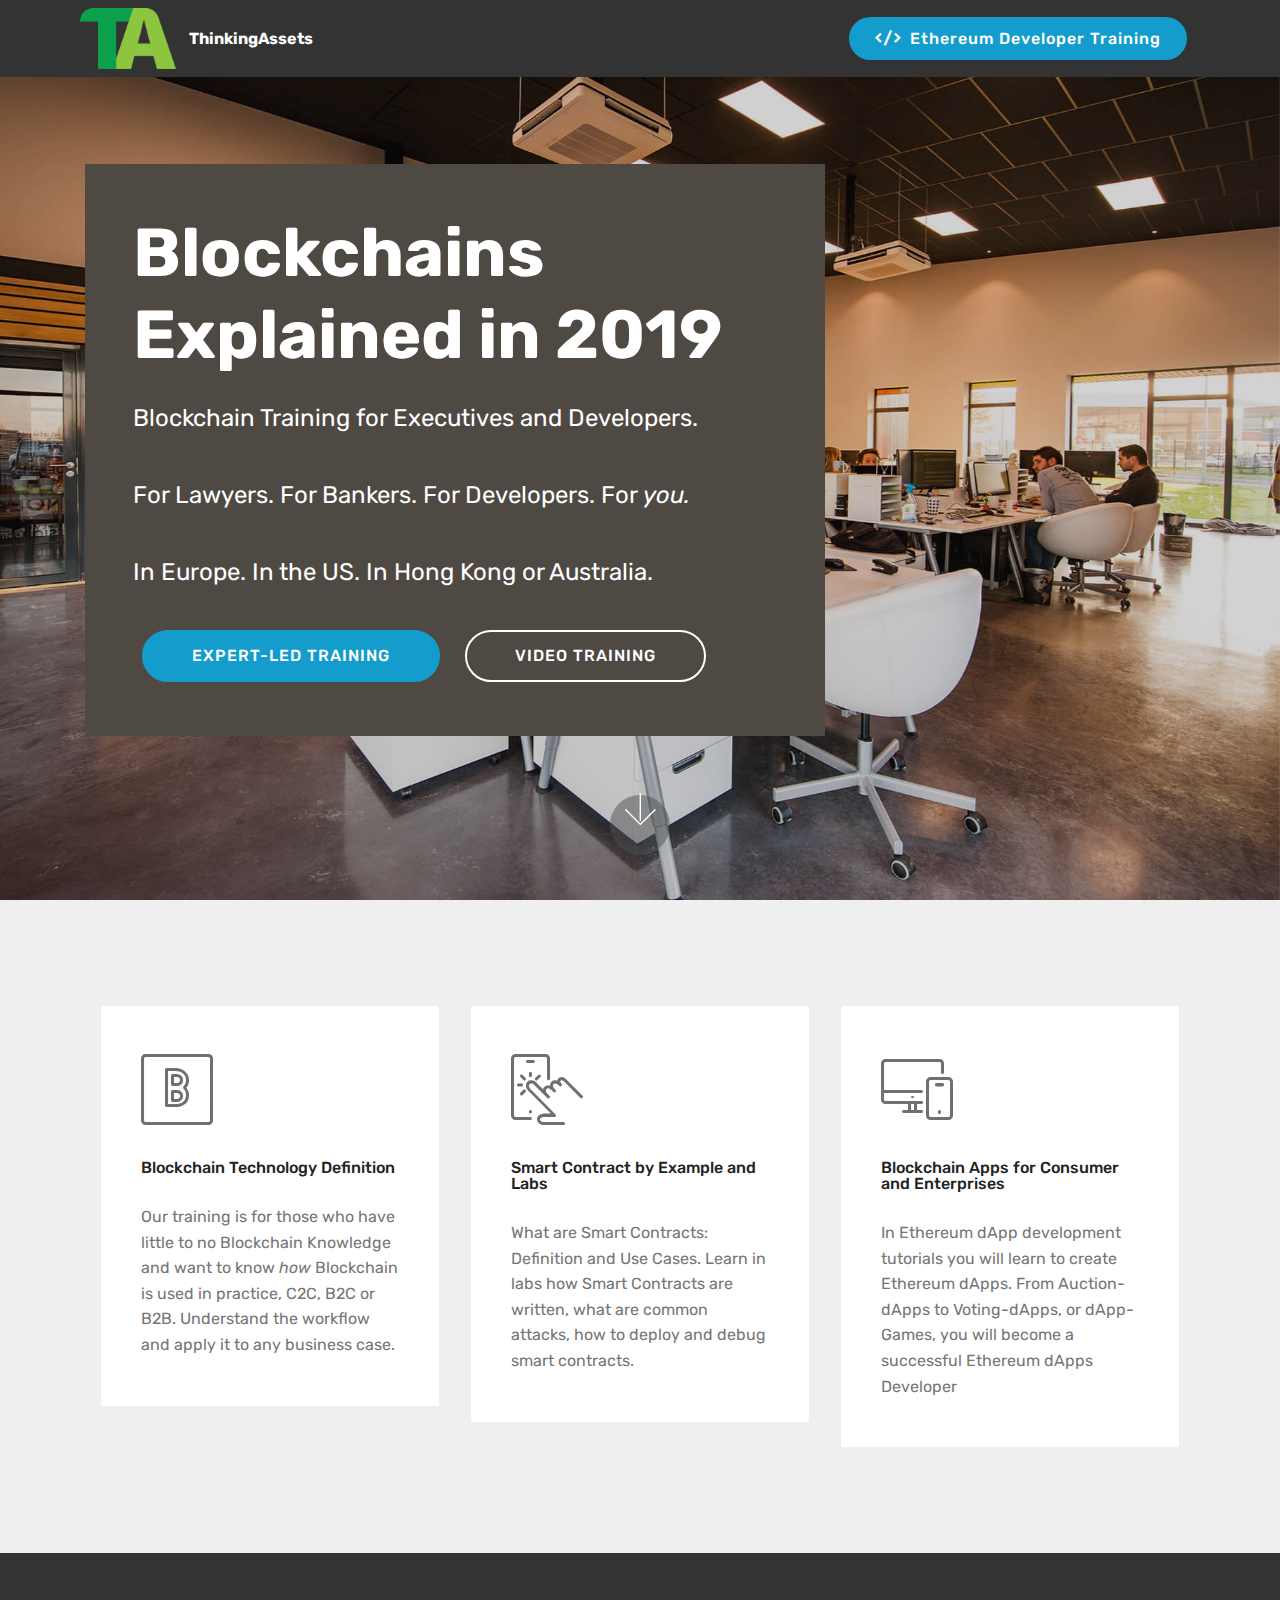
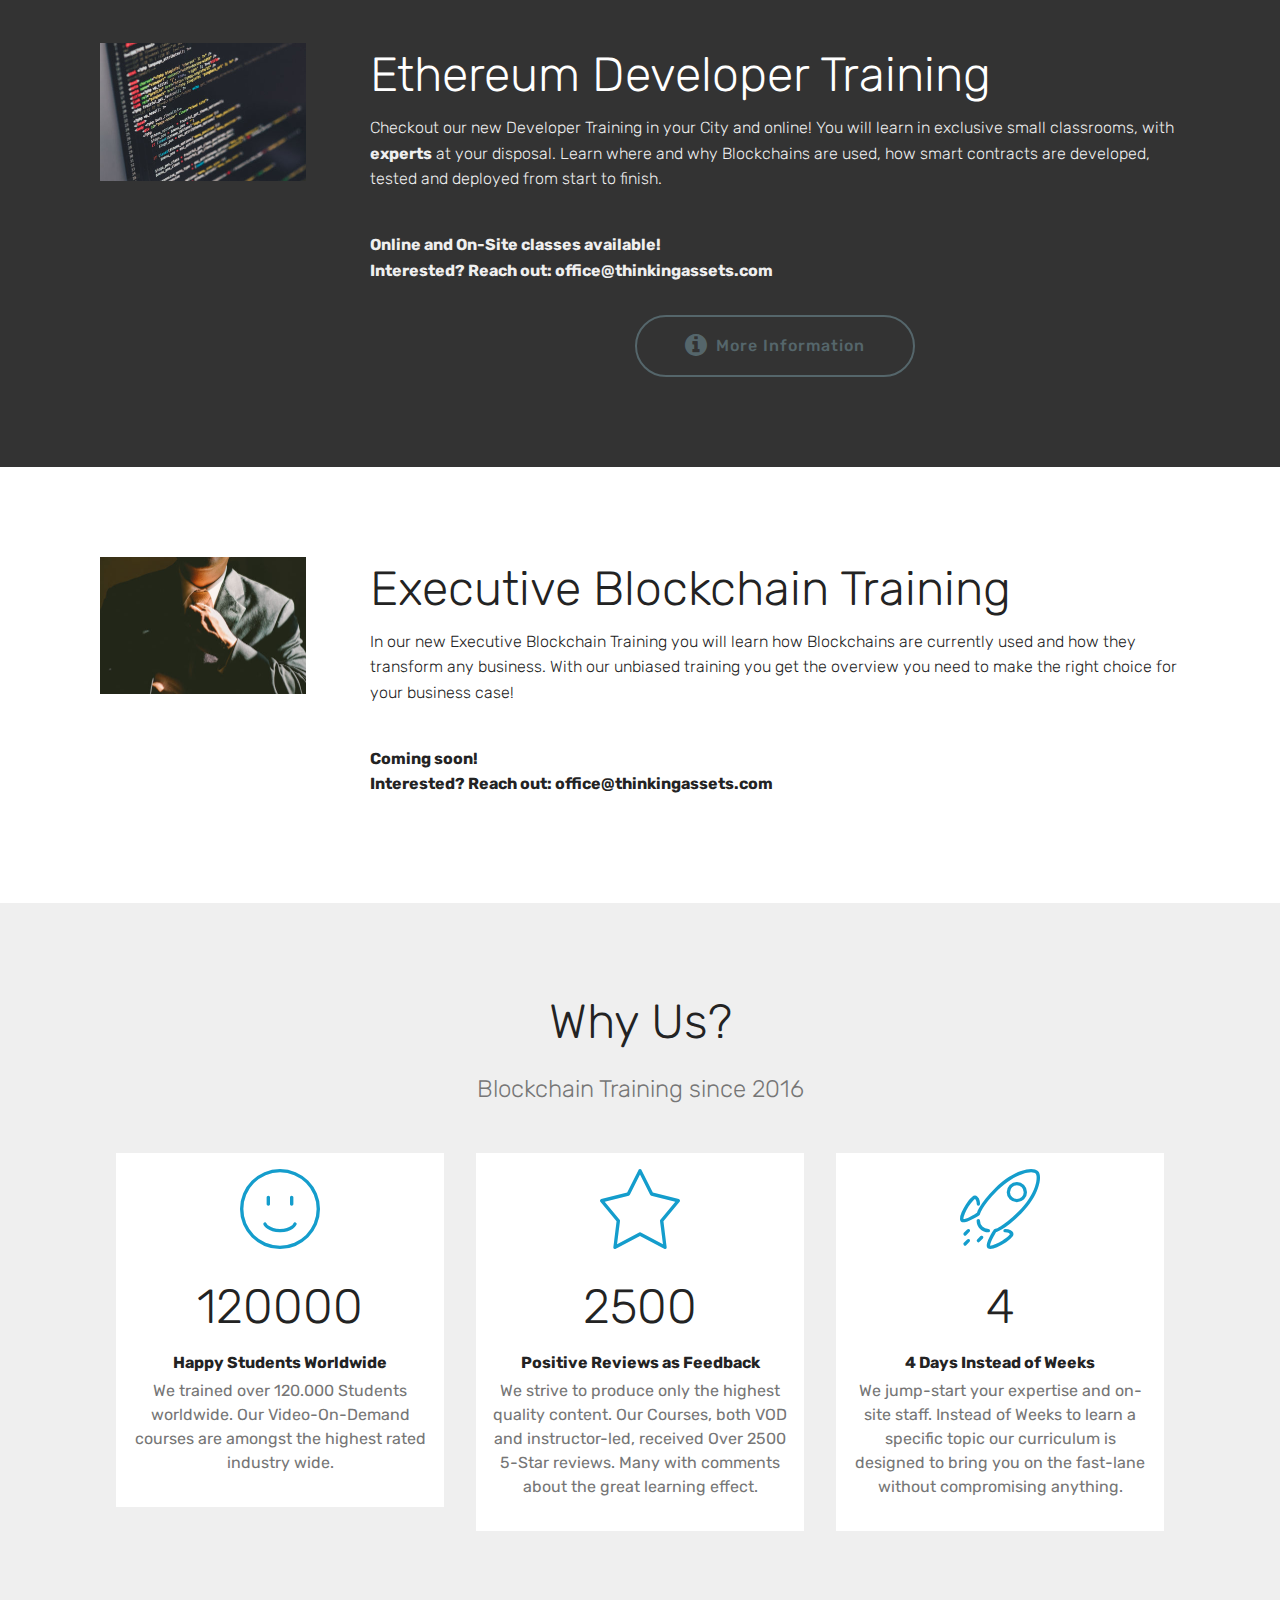
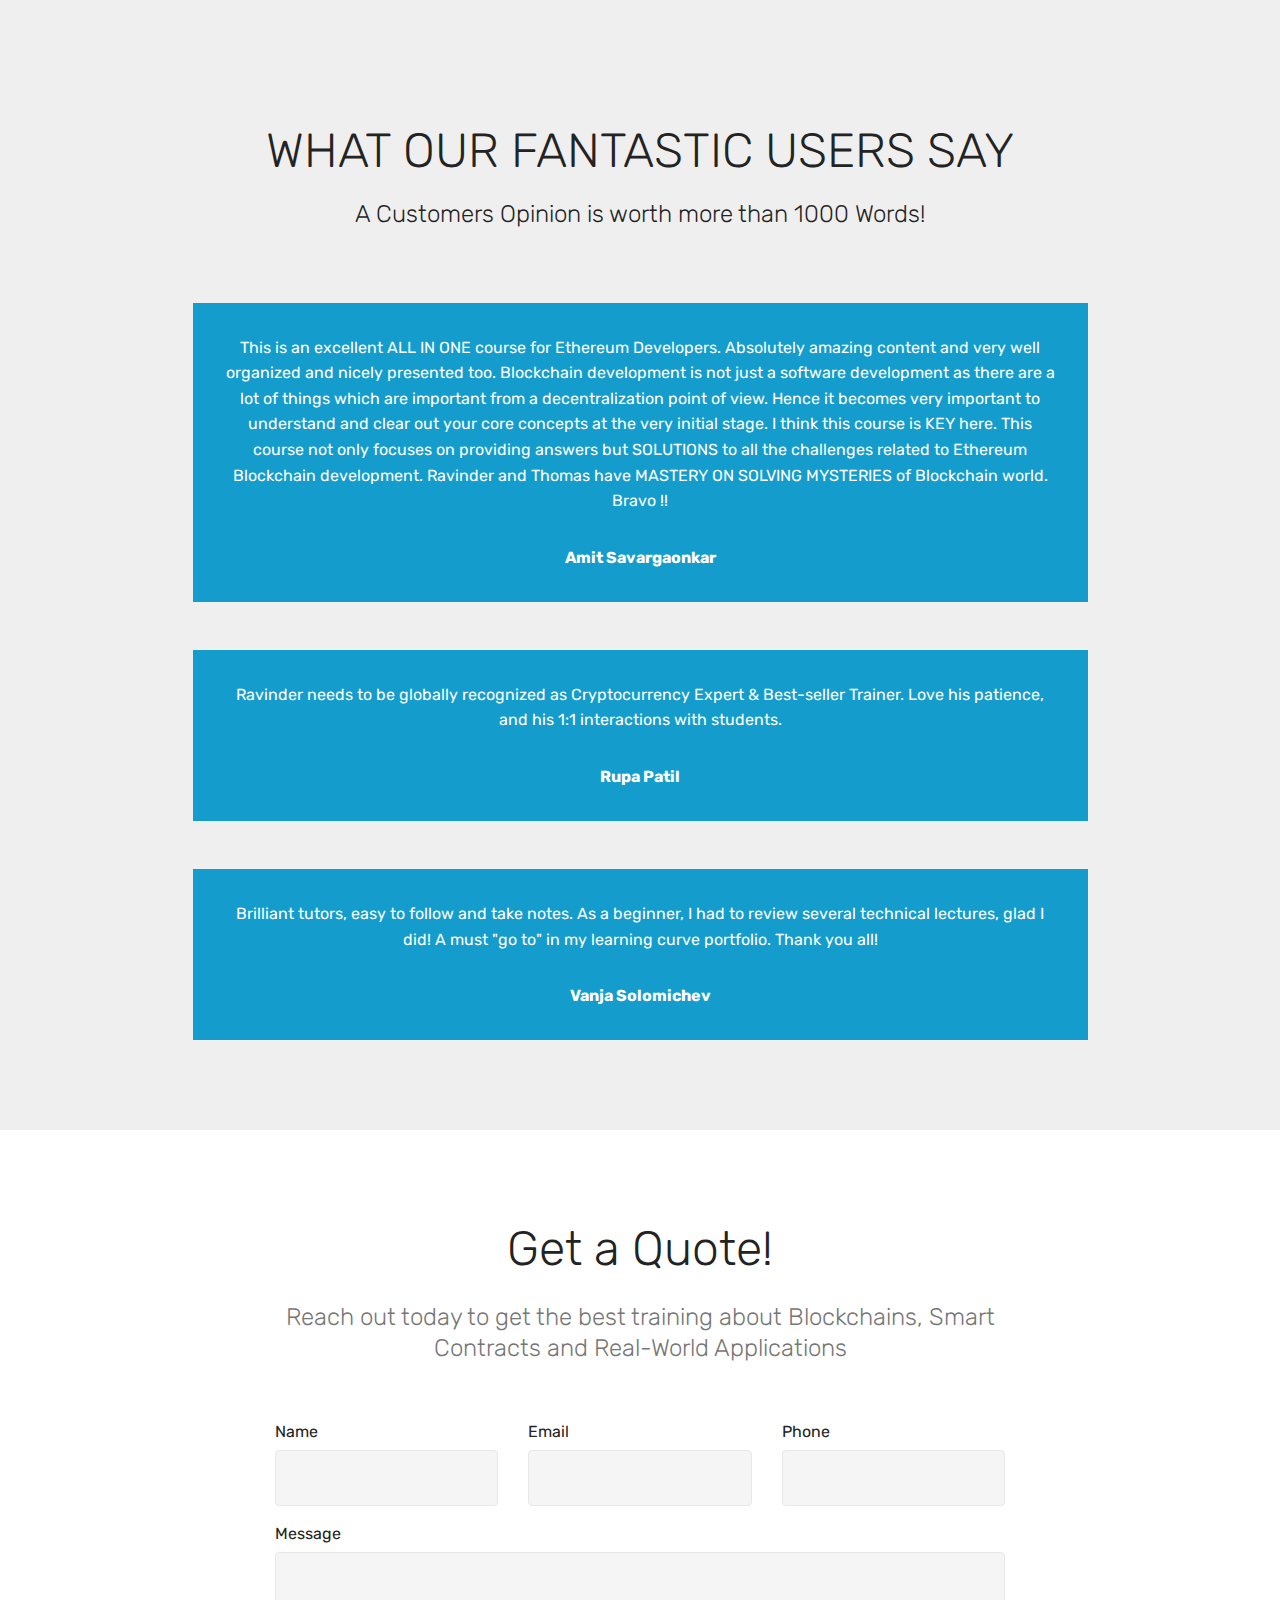
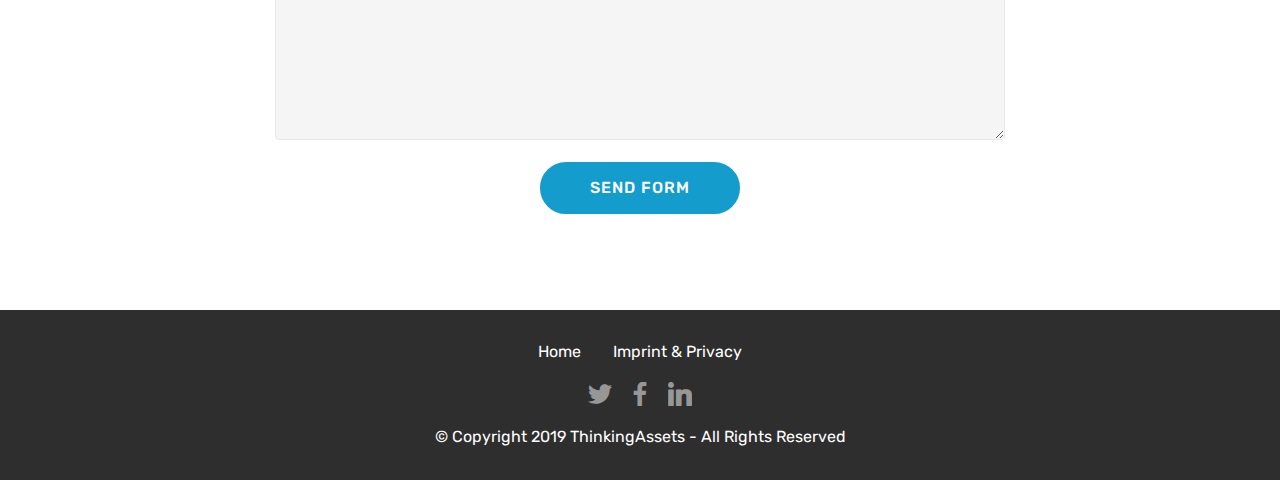
==== commit c8632f55: "updated landingpage" ====
--- a/index.html
+++ b/index.html
@@ -12,7 +12,6 @@
   <link rel="stylesheet" href="assets/web/assets/mobirise-icons2/mobirise2.css">
   <link rel="stylesheet" href="assets/web/assets/mobirise-icons/mobirise-icons.css">
   <link rel="stylesheet" href="assets/font-awesome/css/font-awesome.css">
-  <link rel="stylesheet" href="assets/web/assets/mobirise-icons-bold/mobirise-icons-bold.css">
   <link rel="stylesheet" href="assets/tether/tether.min.css">
   <link rel="stylesheet" href="assets/bootstrap/css/bootstrap.min.css">
   <link rel="stylesheet" href="assets/bootstrap/css/bootstrap-grid.min.css">
@@ -52,35 +51,33 @@
         </div>
         <div class="collapse navbar-collapse" id="navbarSupportedContent">
             
-            <div class="navbar-buttons mbr-section-btn"><a class="btn btn-sm btn-primary display-4" href="enterprise-blockchain-developer-ethereum-ebta-instructor-led-course.html"><span class="mobi-mbri mobi-mbri-code mbr-iconfont mbr-iconfont-btn"></span>
-                    EBTE Ethereum Developer Training</a></div>
+            <div class="navbar-buttons mbr-section-btn"><a class="btn btn-sm btn-primary display-4" href="enterprise-blockchain-developer-ethereum-ebta-instructor-led-course.html"><span class="mobi-mbri mobi-mbri-code mbr-iconfont mbr-iconfont-btn"></span>Ethereum Developer Training</a></div>
         </div>
     </nav>
 </section>
 
-<section class="engine"><a href="https://mobirise.info/o">free portfolio website templates</a></section><section class="header4 cid-rkj7mbE55E mbr-parallax-background" id="header4-8">
-
-    
-
-    <div class="mbr-overlay" style="opacity: 0.8; background-color: rgb(7, 59, 76);">
-    </div>
-
-    <div class="container">
-        <div class="row justify-content-md-center">
-            <div class="media-content col-md-10">
-                <h1 class="mbr-section-title align-center mbr-white pb-3 mbr-bold mbr-fonts-style display-1">Experts Training Experts.<br>Experts Training <em>You.</em></h1>
-                
-                <div class="mbr-text align-center mbr-white pb-3">
-                    <p class="mbr-text mbr-fonts-style display-5">Our training makes you the <br>best Assets in any Organization. 
-<br>
-<br>We make ThinkingAssets.</p>
-                </div>
-                
-            </div>
-            <div class="mbr-figure pt-5">
-                <img src="assets/images/asset-44x-342x217.png" alt="Mobirise" title="" style="width: 15%;">
-            </div>
-        </div>
+<section class="engine"><a href="https://mobirise.info/c">website builder</a></section><section class="header10 cid-rqqz4Ods5x mbr-fullscreen mbr-parallax-background" id="header10-1k">
+
+    
+
+    <div class="mbr-overlay" style="opacity: 0.2; background-color: rgb(35, 35, 35);">
+    </div>
+
+    <div class="container">
+        <div class="media-container-column mbr-white p-5 align-left col-lg-8 col-md-10">
+            <h1 class="mbr-section-title mbr-bold pb-3 mbr-fonts-style display-1">Blockchains Explained in 2019</h1>
+            
+            <p class="mbr-text pb-3 mbr-fonts-style display-5">
+               Blockchain Training for Executives and Developers. <br><br>For Lawyers. For Bankers. For Developers. For <em>you.</em><br><br>In Europe. In the US. In Hong Kong or Australia.</p>
+            <div class="mbr-section-btn"><a class="btn btn-md btn-primary display-4" href="https://mobirise.co">EXPERT-LED TRAINING</a>
+                <a class="btn btn-md btn-white-outline display-4" href="https://www.udemy.com/blockchain-developer-bundle/?couponCode=THINKINGASSETS99" target="_blank">VIDEO TRAINING</a></div>
+        </div>
+    </div>
+
+    <div class="mbr-arrow hidden-sm-down" aria-hidden="true">
+        <a href="#next">
+            <i class="mbri-down mbr-iconfont"></i>
+        </a>
     </div>
 </section>
 
@@ -97,8 +94,8 @@
                     <span class="mbri-bootstrap mbr-iconfont"></span>
                 </div>
                 <div class="card-box">
-                    <h4 class="card-title py-3 mbr-fonts-style display-7">From Nothing to Blockchain Expert</h4>
-                    <p class="mbr-text mbr-fonts-style display-7">Our training is for those who have little to no Blockchain Development experience and want to know <em>how</em>&nbsp;Blockchain is used, C2C, B2C or B2B. Understand the workflow once and apply everywhere.</p>
+                    <h4 class="card-title py-3 mbr-fonts-style display-7">Blockchain Technology Definition</h4>
+                    <p class="mbr-text mbr-fonts-style display-7">Our training is for those who have little to no Blockchain Knowledge and want to know <em>how</em>&nbsp;Blockchain is used in practice, C2C, B2C or B2B. Understand the workflow and apply it to any business case.</p>
                 </div>
             </div>
 
@@ -107,9 +104,8 @@
                     <span class="mbri-touch mbr-iconfont"></span>
                 </div>
                 <div class="card-box">
-                    <h4 class="card-title py-3 mbr-fonts-style display-7">Smart Contracts in Labs and Projects</h4>
-                    <p class="mbr-text mbr-fonts-style display-7">
-                       Our classes are labs-centric. Our courses are built with 75% labs and projects. 25% is theory, use-cases and high-level overview. It's perfect to get a fundamental understanding of the ecosystem.</p>
+                    <h4 class="card-title py-3 mbr-fonts-style display-7">Smart Contract by Example and Labs</h4>
+                    <p class="mbr-text mbr-fonts-style display-7">What are Smart Contracts: Definition and Use Cases. Learn in labs how Smart Contracts are written, what are common attacks, how to deploy and debug smart contracts.</p>
                 </div>
             </div>
 
@@ -118,10 +114,8 @@
                     <span class="mbri-responsive mbr-iconfont"></span>
                 </div>
                 <div class="card-box">
-                    <h4 class="card-title py-3 mbr-fonts-style display-7">
-                        Build Useful DApps for Consumer and Enterprises</h4>
-                    <p class="mbr-text mbr-fonts-style display-7">
-                       Become a Blockchain Expert and build not only secure Smart Contracts, but also useful DApps with common JavaScript Frameworks or with Java on native platforms.</p>
+                    <h4 class="card-title py-3 mbr-fonts-style display-7">Blockchain Apps for Consumer and Enterprises</h4>
+                    <p class="mbr-text mbr-fonts-style display-7">In Ethereum dApp development tutorials you will learn to create Ethereum dApps. From Auction-dApps to Voting-dApps, or dApp-Games, you will become a successful Ethereum dApps Developer</p>
                 </div>
             </div>
 
@@ -144,45 +138,17 @@
         <div class="col-md-12">
             <div class="media-container-row">
                 <div class="mbr-figure" style="width: 25%;">
-                    <img src="assets/images/ebte-square-300x250.png" alt="Mobirise" title="">
+                    <img src="assets/images/mbr-1-412x275.jpg" alt="Mobirise" title="">
                 </div>
                 <div class="align-left aside-content">
-                    <h2 class="mbr-title pt-2 mbr-fonts-style display-2">4-DAY Ethereum Developer Training</h2>
+                    <h2 class="mbr-title pt-2 mbr-fonts-style display-2">Ethereum Developer Training</h2>
                     <div class="mbr-section-text">
                         <p class="mbr-text text1 pt-2 mbr-light mbr-fonts-style display-7">
-                            Checkout our new Developer Training in your City and online! You will learn in exclusive small classrooms, with <strong>experts</strong> at your disposal, where and why Blockchains are used, how smart contracts are developed, tested and deployed from start to finish.</p>
-                        <p class="mbr-text text2 pt-4 mbr-light mbr-fonts-style display-7"><strong>LIMITED Seats available -&nbsp;</strong><strong>Next class: <a href="https://www.eventbrite.com/e/enterprise-blockchain-training-ethereum-ebte-gmt-timezone-webex-registration-59154392380" target="_blank"><b>MAY 2019 - SIGN UP HERE!</b></a></strong></p>
+                            Checkout our new Developer Training in your City and online! You will learn in exclusive small classrooms, with <strong>experts</strong> at your disposal. Learn where and why Blockchains are used, how smart contracts are developed, tested and deployed from start to finish.</p>
+                        <p class="mbr-text text2 pt-4 mbr-light mbr-fonts-style display-7"><strong>Online and On-Site classes available!<br>Interested? Reach out: office@thinkingassets.com</strong></p>
                     </div>
                     <!--Btn-->
-                    <div class="mbr-section-btn pt-3 align-center"><a href="enterprise-blockchain-developer-ethereum-ebta-instructor-led-course.html" class="btn btn-warning-outline display-4"><span class="fa fa-info-circle mbr-iconfont mbr-iconfont-btn"></span>
-                            Curriculum</a>  <a href="assets/files/Ethereum_Training_May_2019.pdf" class="btn btn-secondary display-4"><span class="fa fa-file-pdf-o mbr-iconfont mbr-iconfont-btn"></span>CLASS PDF DOWNLOAD</a></div>
-                </div>
-            </div>
-        </div>
-    </div>
-</section>
-
-<section class="services2 cid-rmtQpssl6j" id="services2-1i">
-    <!---->
-    
-    <!---->
-    <!--Overlay-->
-    
-    <!--Container-->
-    <div class="container">
-        <div class="col-md-12">
-            <div class="media-container-row">
-                <div class="mbr-figure" style="width: 35%;">
-                    <img src="assets/images/college-students-in-a-computer-lab-httgjfucho-412x275.jpg" alt="Mobirise" title="">
-                </div>
-                <div class="align-left aside-content">
-                    <h2 class="mbr-title pt-2 mbr-fonts-style display-2">Ethereum Developer Training <br>VIDEO ON DEMAND</h2>
-                    <div class="mbr-section-text">
-                        <p class="mbr-text text1 pt-2 mbr-light mbr-fonts-style display-7">Interested in learning? Then checkout the link below!<br><br>In over 40 hours of exclusive and original content you will gain all the knowledge to call yourself a successful Ethereum Blockchain Developer!</p>
-                        <p class="mbr-text text2 pt-4 mbr-light mbr-fonts-style display-7"><strong>40 hours of exclusive content</strong><br><strong>Become a certified Ethereum Blockchain Developer</strong></p>
-                    </div>
-                    <!--Btn-->
-                    <div class="mbr-section-btn pt-3 align-center"><a href="https://www.udemy.com/blockchain-developer-bundle/?couponCode=THINKINGASSETS19" class="btn btn-primary display-4">Start NOW!</a></div>
+                    <div class="mbr-section-btn pt-3 align-center"><a href="enterprise-blockchain-developer-ethereum-ebta-instructor-led-course.html" class="btn btn-warning-outline display-4"><span class="fa fa-info-circle mbr-iconfont mbr-iconfont-btn"></span>More Information</a></div>
                 </div>
             </div>
         </div>
@@ -224,9 +190,8 @@
     
 
     <div class="container">
-        <h2 class="mbr-section-title pb-3 align-center mbr-fonts-style display-2">
-            Our Numbers</h2>
-        <h3 class="mbr-section-subtitle mbr-fonts-style display-5">Training since 2016</h3>
+        <h2 class="mbr-section-title pb-3 align-center mbr-fonts-style display-2">Why Us?</h2>
+        <h3 class="mbr-section-subtitle mbr-fonts-style display-5">Blockchain Training since 2016</h3>
 
         <div class="container pt-4 mt-2">
             <div class="media-container-row">
@@ -252,8 +217,8 @@
                             <span class="mbr-iconfont mbri-star"></span>
                         </div>
                         <div class="card-text">
-                            <h3 class="count pt-3 pb-3 mbr-fonts-style display-2">2539</h3>
-                            <h4 class="mbr-content-title mbr-bold mbr-fonts-style display-7">5-Star Reviews</h4>
+                            <h3 class="count pt-3 pb-3 mbr-fonts-style display-2">2500</h3>
+                            <h4 class="mbr-content-title mbr-bold mbr-fonts-style display-7">Positive Reviews as Feedback</h4>
                             <p class="mbr-content-text mbr-fonts-style display-7">
                                     We strive to produce only the highest quality content. Our Courses, both VOD and instructor-led, received Over 2500 5-Star reviews. Many with comments about the great learning effect.</p>
                         </div>
@@ -270,7 +235,7 @@
                                   4</h3>
                             <h4 class="mbr-content-title mbr-bold mbr-fonts-style display-7">4 Days Instead of Weeks</h4>
                             <p class="mbr-content-text mbr-fonts-style display-7">
-                                    We jump-start your expertise and on-site staff. Instead of Weeks to learn a specific topic our curriculum is designed to bring you on the fast-lane.</p>
+                                    We jump-start your expertise and on-site staff. Instead of Weeks to learn a specific topic our curriculum is designed to bring you on the fast-lane without compromising anything.</p>
                         </div>
                     </div>
                 </div>
@@ -280,141 +245,6 @@
             </div>
         </div>
    </div>
-</section>
-
-<section class="services1 cid-rkxkzLahHE" id="services1-i">
-    <!---->
-    
-    <!---->
-    <!--Overlay-->
-    
-    <!--Container-->
-    <div class="container">
-        <div class="row justify-content-center">
-            <!--Titles-->
-            <div class="title pb-5 col-12">
-                <h2 class="align-left pb-3 mbr-fonts-style display-1">MEET THE INSTRUCTORS</h2>
-                <h3 class="mbr-section-subtitle mbr-light mbr-fonts-style display-5">Access to your Experts during Class</h3>
-            </div>
-            <!--Card-1-->
-            <div class="card col-12 col-md-6">
-                <div class="card-wrapper">
-                    <div class="card-img">
-                        <img src="assets/images/thomas-portrait-gradient.png-1-1080x864.jpg" alt="Mobirise" title="">
-                    </div>
-                    <div class="card-box">
-                        <h4 class="card-title mbr-fonts-style display-5">Thomas Wiesner</h4>
-                        <p class="mbr-text mbr-fonts-style display-7"><strong>Hi, I'm Thomas. 
-<br></strong><br>So far there are 8 in-depth best-selling blockchain developer courses which I authored or co-authored. I've also published the Book "Ethereum Blockhcain Developer - The Bootcamp". &nbsp;<br>
-<br>I am currently consulting and training Fortune 500 companies and governments in Blockchain technologies and Ethereum development. <br></p>
-                        <!--Btn-->
-                        <div class="mbr-section-btn align-center"><a href="https://vomtom.at" class="btn btn-warning-outline display-4"><span class="mbrib-link mbr-iconfont mbr-iconfont-btn"></span></a>  <a href="https://www.linkedin.com/in/thomas-wiesner" class="btn btn-warning-outline display-4"><span class="socicon socicon-linkedin mbr-iconfont mbr-iconfont-btn"></span></a></div>
-                    </div>
-                </div>
-            </div>
-            <!--Card-2-->
-            <div class="card col-12 col-md-6 last-child">
-                <div class="card-wrapper">
-                    <div class="card-img">
-                        <img src="assets/images/img-9723-1080x1620.jpg" alt="Mobirise" title="">
-                    </div>
-                    <div class="card-box">
-                        <h4 class="card-title mbr-fonts-style display-5">Ravinder Deol</h4>
-                        <p class="mbr-text mbr-fonts-style display-7"><strong>Hi, I'm Ravinder. 
-<br></strong>
-<br>I create products helping people learn about Cryptocurrency &amp; Blockchain Tech. I’ve created B21 Block, and Bitcoin Academy along with awesome partners. 
-<br>
-<br>I am currently based in Valletta, Malta. From West Bromwich, UK. <br></p>
-                        <!--Btn-->
-                        <div class="mbr-section-btn align-center"><a href="https://b21block.com" class="btn btn-warning-outline display-4"><span class="mbrib-link mbr-iconfont mbr-iconfont-btn"></span></a> <a href="https://www.linkedin.com/in/ravinderdeol/" class="btn btn-warning-outline display-4"><span class="socicon socicon-linkedin mbr-iconfont mbr-iconfont-btn"></span></a></div>
-                    </div>
-                </div>
-            </div>
-            <!--Card-3-->
-            
-            <!--Card-4-->
-            
-        </div>
-    </div>
-</section>
-
-<section class="counters3 counters cid-rkjR91F5cc" id="counters3-9">
-
-    
-
-    
-
-    <div class="container pt-4 mt-2">
-        <h2 class="mbr-section-title pb-3 align-center mbr-fonts-style display-2">Our Approach</h2>
-        <h3 class="mbr-section-subtitle pb-5 align-center mbr-fonts-style display-5">Great Content. No Fuzz.</h3>
-        <div class="media-container-row">
-            <div class="media-block m-auto" style="width: 49%;">
-                <div class="mbr-figure">
-                    <img src="assets/images/background6.jpg">
-                </div>
-            </div>
-            <div class="cards-block">
-                <div class="cards-container">
-                    <div class="card px-3 align-left col-12">
-                        <div class="panel-item p-4 d-flex align-items-center">
-                            <div class="card-img pr-3 d-flex align-items-center align-left">
-                                
-                                <h3 class="count py-3 mbr-fonts-style display-2">20</h3>
-                            </div>
-                            <div class="card-text">
-                                <h4 class="mbr-content-title mbr-bold mbr-fonts-style display-7">Students per Training Session</h4>
-                                <p class="mbr-content-text mbr-fonts-style display-7">We blieve smaller is better. In small classrooms there is room to think and learn. Instead of 100+ Students intakes, we want to have pointed knowledge sharing across an exclusive number of students.</p>
-                            </div>
-                        </div>
-                    </div>
-                    <div class="card px-3 align-left col-12">
-                        <div class="panel-item p-4 d-flex align-items-center">
-                            <div class="card-img pr-3 d-flex align-items-center align-left">
-                                
-                                <h3 class="count py-3 mbr-fonts-style display-2">
-                                    4
-                                </h3>
-                            </div>
-                            <div class="card-text">
-                                <h4 class="mbr-content-title mbr-bold mbr-fonts-style display-7">
-                                    Days of Training</h4>
-                                <p class="mbr-content-text mbr-fonts-style display-7">Our training is short and to the point. No Fuzz. We go through the whole ecosystem and leave nothing out. At the end you will gain in-depth knowledge. It's that easy.</p>
-                            </div>
-                        </div>
-                    </div>
-                    <div class="card px-3 align-left col-12">
-                        <div class="panel-item p-4 d-flex align-items-center">
-                            <div class="card-img pr-3 d-flex align-items-center align-left">
-                                
-                                <h3 class="count py-3 mbr-fonts-style display-2">
-                                    1
-                                </h3>
-                            </div>
-                            <div class="card-text">
-                                <h4 class="mbr-content-title mbr-bold mbr-fonts-style display-7">
-                                    Final Project</h4>
-                                <p class="mbr-content-text mbr-fonts-style display-7">On the last day you will do 1 project to apply all learned technologies in the course. The project will be reviewed and you will be provided feedback.</p>
-                            </div>
-                        </div>
-                    </div>
-                    <div class="card px-3 align-left col-12">
-                        <div class="panel-item p-4 d-flex align-items-center">
-                            <div class="card-img pr-3 d-flex align-items-center align-left">
-                                
-                                <h3 class="count py-3 mbr-fonts-style display-2">
-                                    40</h3>
-                            </div>
-                            <div class="card-texts">
-                                <h4 class="mbr-content-title mbr-bold mbr-fonts-style display-7">
-                                    Hours of Video on Demand content</h4>
-                                <p class="mbr-content-text mbr-fonts-style display-7">Need to go back and re-think or re-do what we did in the instructor-led class? No problem. You get life-time access to over 40h of on-demand video material, as well as the course content for further study.</p>
-                            </div>
-                        </div>
-                    </div>
-                </div>
-            </div>
-        </div>
-    </div>
 </section>
 
 <section class="testimonials5 cid-rkjVJWMVJf" id="testimonials5-c">
@@ -490,11 +320,9 @@
         <div class="row justify-content-center">
             <div class="title col-12 col-lg-8">
                 <h2 class="mbr-section-title align-center pb-3 mbr-fonts-style display-2">
-                    CONTACT FORM
-                </h2>
+                    Get a Quote!</h2>
                 <h3 class="mbr-section-subtitle align-center mbr-light pb-3 mbr-fonts-style display-5">
-                    Easily add subscribe and contact forms without any server-side integration.
-                </h3>
+                    Reach out today to get the best training about Blockchains, Smart Contracts and Real-World Applications</h3>
             </div>
         </div>
     </div>
@@ -502,7 +330,7 @@
         <div class="row justify-content-center">
             <div class="media-container-column col-lg-8" data-form-type="formoid">
                 <!---Formbuilder Form--->
-                <form action="https://mobirise.com/" method="POST" class="mbr-form form-with-styler" data-form-title="Mobirise Form"><input type="hidden" name="email" data-form-email="true" value="kbDzTgCERCaQkc9vllOd2RZtT0x/Ssn93bqf4NFOB6JGjQV4DFV0sYvMA3apKcriNLm8RO7v3ZADLz6KFUpNYiwQRzTOdtfNa1xtG1cd8tma0gqMoeR0lGB8uobd1uB6">
+                <form action="https://mobirise.com/" method="POST" class="mbr-form form-with-styler" data-form-title="Mobirise Form"><input type="hidden" name="email" data-form-email="true" value="0OsFaqw3y7sHm2LJ0UziIkdf3bXuosVGA1f0uA3h5zTlOwvUL05O2NgNoVB+lB7hJ+V6KuAr5mr0Vq2rqaYaKR9VpuFCHd6N1sLFnz3IeD7LkTrPE1y90MxywaEjNXPT">
                     <div class="row row-sm-offset">
                         <div hidden="hidden" data-form-alert="" class="alert alert-success col-12">Thanks for filling out the form!</div>
                         <div hidden="hidden" data-form-alert-danger="" class="alert alert-danger col-12">
@@ -535,28 +363,6 @@
     </div>
 </section>
 
-<section class="mbr-section info2 cid-rkRJUVgPoQ" id="info2-l">
-
-    
-
-    
-
-    <div class="container">
-        <div class="row main justify-content-center">
-            <div class="media-container-column col-12 col-lg-3 col-md-4">
-                <div class="mbr-section-btn align-left py-4"><a class="btn btn-primary display-4" href="https://www.facebook.com/thinkingassets/"><span class="fa fa-facebook-official mbr-iconfont mbr-iconfont-btn"></span>
-                    
-                    Facebook Page</a></div>
-            </div>
-            <div class="media-container-column title col-12 col-lg-7 col-md-6">
-                <h2 class="align-right mbr-bold mbr-white pb-3 mbr-fonts-style display-2">MORE NEWS</h2>
-                <h3 class="mbr-section-subtitle align-right mbr-light mbr-white mbr-fonts-style display-5">
-                    Be on the pulse. Like our Facebook Page for latest news on Enterprise Blockchain and Development</h3>
-            </div>
-        </div>
-    </div>
-</section>
-
 <section once="" class="cid-rkj2U08ljC" id="footer7-6">
 
     
@@ -574,7 +380,28 @@
                     
                 <li class="foot-menu-item mbr-fonts-style display-7"><a href="index.html" class="text-white">H</a>ome</li><li class="foot-menu-item mbr-fonts-style display-7"><a href="privacypolicy.html" class="text-white">Imprint &amp; Privacy</a></li></ul>
             </div>
-            
+            <div class="row social-row">
+                <div class="social-list align-right pb-2">
+                    
+                    
+                    
+                    
+                    
+                    
+                <div class="soc-item">
+                        <a href="https://twitter.com/thinkingassets" target="_blank">
+                            <span class="mbr-iconfont mbr-iconfont-social socicon-twitter socicon"></span>
+                        </a>
+                    </div><div class="soc-item">
+                        <a href="https://www.facebook.com/thinkingassets/" target="_blank">
+                            <span class="mbr-iconfont mbr-iconfont-social socicon-facebook socicon"></span>
+                        </a>
+                    </div><div class="soc-item">
+                        <a href="https://www.linkedin.com/company/thinkingassets/" target="_blank">
+                            <span class="mbr-iconfont mbr-iconfont-social socicon-linkedin socicon"></span>
+                        </a>
+                    </div></div>
+            </div>
             <div class="row row-copirayt">
                 <p class="mbr-text mb-0 mbr-fonts-style mbr-white align-center display-7">
                     © Copyright 2019 ThinkingAssets - All Rights Reserved
@@ -589,11 +416,11 @@
   <script src="assets/popper/popper.min.js"></script>
   <script src="assets/tether/tether.min.js"></script>
   <script src="assets/bootstrap/js/bootstrap.min.js"></script>
+  <script src="assets/touchswipe/jquery.touch-swipe.min.js"></script>
   <script src="assets/parallax/jarallax.min.js"></script>
   <script src="assets/viewportchecker/jquery.viewportchecker.js"></script>
   <script src="assets/smoothscroll/smooth-scroll.js"></script>
   <script src="assets/dropdown/js/script.min.js"></script>
-  <script src="assets/touchswipe/jquery.touch-swipe.min.js"></script>
   <script src="assets/theme/js/script.js"></script>
   <script src="assets/formoid/formoid.min.js"></script>
   
--- a/assets/mobirise/css/mbr-additional.css
+++ b/assets/mobirise/css/mbr-additional.css
@@ -1774,25 +1774,18 @@
 .cid-rlxzANsCle .dropdown-item:hover {
   color: #c1c1c1 !important;
 }
-.cid-rkj7mbE55E {
-  padding-top: 120px;
-  padding-bottom: 90px;
-  background-image: url("../../../assets/images/college-students-in-a-computer-lab-httgjfucho-1-2000x1333.jpg");
-}
-.cid-rkj7mbE55E .mbr-figure {
-  margin: 0 auto;
-  width: 100%;
-  display: -webkit-flex;
-  justify-content: center;
-  -webkit-justify-content: center;
-}
-.cid-rkj7mbE55E .mbr-figure img {
-  height: 100%;
-  margin: 0 auto;
-}
-@media (max-width: 991px) {
-  .cid-rkj7mbE55E .mbr-figure img {
-    width: 100% !important;
+.cid-rqqz4Ods5x {
+  background-image: url("../../../assets/images/background1.jpg");
+}
+.cid-rqqz4Ods5x .mbr-section-subtitle {
+  letter-spacing: .2rem;
+}
+.cid-rqqz4Ods5x .media-container-column {
+  background-color: #4f4943;
+}
+@media (max-width: 767px) {
+  .cid-rqqz4Ods5x .media-container-column {
+    padding: 1rem !important;
   }
 }
 .cid-rlxzTbVyq0 {
@@ -1827,7 +1820,7 @@
 .cid-rlxALPVWC4 {
   padding-top: 90px;
   padding-bottom: 90px;
-  background-color: #e4ffe0;
+  background-color: #333333;
 }
 .cid-rlxALPVWC4 .mbr-section-btn > * {
   margin: 0;
@@ -1891,89 +1884,20 @@
   text-decoration: line-through;
   color: #767676;
 }
-.cid-rmtQpssl6j {
-  padding-top: 90px;
-  padding-bottom: 90px;
-  background-color: #f8ffe0;
-}
-.cid-rmtQpssl6j .mbr-section-btn > * {
-  margin: 0;
-}
-.cid-rmtQpssl6j h4 {
-  font-weight: 500;
-}
-.cid-rmtQpssl6j p {
-  color: #232323;
-}
-.cid-rmtQpssl6j .aside-content {
-  -webkit-flex-basis: 100%;
-  flex-basis: 100%;
-  display: flex;
-  flex-direction: column;
-  justify-content: center;
-}
-.cid-rmtQpssl6j .block-content {
-  display: -webkit-flex;
-  flex-direction: column;
-  -webkit-flex-direction: column;
-  word-break: break-word;
-}
-.cid-rmtQpssl6j .media {
-  margin: initial;
-  align-items: center;
-  -webkit-align-items: center;
-}
-.cid-rmtQpssl6j .mbr-figure {
-  align-self: flex-start;
-  -webkit-align-self: flex-start;
-  -webkit-flex-shrink: 0;
-  flex-shrink: 0;
-}
-.cid-rmtQpssl6j .card-img {
-  padding-right: 2rem;
-  width: auto;
-}
-.cid-rmtQpssl6j .card-img span {
-  font-size: 72px;
-  color: #707070;
-}
-@media (min-width: 992px) {
-  .cid-rmtQpssl6j .mbr-figure {
-    padding-right: 4rem;
-    padding-right: 0;
-    padding-left: 4rem;
-  }
-  .cid-rmtQpssl6j .media-container-row {
-    -webkit-flex-direction: row-reverse;
-  }
-}
-@media (max-width: 991px) {
-  .cid-rmtQpssl6j .mbr-figure {
-    padding-right: 0;
-    padding-bottom: 1rem;
-    margin-bottom: 2rem;
-    padding-bottom: 0;
-    margin-bottom: 0;
-    padding-top: 1rem;
-    margin-top: 2rem;
-  }
-  .cid-rmtQpssl6j .media-container-row {
-    -webkit-flex-direction: column-reverse;
-  }
-}
-@media (max-width: 300px) {
-  .cid-rmtQpssl6j .card-img span {
-    font-size: 40px !important;
-  }
-}
-.cid-rmtQpssl6j .cost {
-  text-decoration: line-through;
-  color: #767676;
+.cid-rlxALPVWC4 H2 {
+  color: #ffffff;
+}
+.cid-rlxALPVWC4 .text1 {
+  color: #efefef;
+}
+.cid-rlxALPVWC4 .text2,
+.cid-rlxALPVWC4 .mbr-section-btn B {
+  color: #efefef;
 }
 .cid-rmtS2OmuKI {
   padding-top: 90px;
   padding-bottom: 90px;
-  background-color: #fff6e0;
+  background-color: #ffffff;
 }
 .cid-rmtS2OmuKI .mbr-section-btn > * {
   margin: 0;
@@ -2040,7 +1964,7 @@
 .cid-rkiXSmQtNb {
   padding-top: 90px;
   padding-bottom: 90px;
-  background-color: #ffffff;
+  background-color: #efefef;
 }
 .cid-rkiXSmQtNb h3 {
   text-align: center;
@@ -2061,131 +1985,6 @@
 .cid-rkiXSmQtNb .mbr-iconfont {
   font-size: 80px;
   color: #149dcc;
-}
-.cid-rkxkzLahHE {
-  padding-top: 90px;
-  padding-bottom: 90px;
-  background-color: #efefef;
-}
-.cid-rkxkzLahHE h4 {
-  font-weight: 500;
-  margin-bottom: 0;
-  text-align: left;
-  padding-top: 2rem;
-}
-.cid-rkxkzLahHE p {
-  margin-bottom: 0;
-  text-align: left;
-  padding-top: 1.5rem;
-}
-.cid-rkxkzLahHE .mbr-section-btn {
-  padding-top: 2.5rem;
-}
-.cid-rkxkzLahHE .mbr-section-btn a {
-  margin: 0;
-}
-.cid-rkxkzLahHE .mbr-text {
-  color: #767676;
-}
-.cid-rkxkzLahHE .card-wrapper {
-  height: 100%;
-  background: #efefef;
-}
-@media (max-width: 767px) {
-  .cid-rkxkzLahHE .card:not(.last-child) {
-    padding-bottom: 2rem;
-  }
-}
-.cid-rkxkzLahHE H2 {
-  text-align: center;
-}
-.cid-rkxkzLahHE .mbr-section-subtitle {
-  text-align: center;
-}
-.cid-rkxkzLahHE .card-title {
-  text-align: center;
-}
-.cid-rkxkzLahHE .mbr-text,
-.cid-rkxkzLahHE .mbr-section-btn {
-  text-align: center;
-}
-.cid-rkjR91F5cc {
-  padding-top: 90px;
-  padding-bottom: 90px;
-  background-color: #ffffff;
-}
-.cid-rkjR91F5cc .mbr-section-subtitle {
-  color: #767676;
-  font-weight: 300;
-}
-.cid-rkjR91F5cc .mbr-content-text {
-  color: #767676;
-  margin-bottom: 0;
-}
-.cid-rkjR91F5cc .card {
-  word-wrap: break-word;
-  flex-shrink: 0;
-  -webkit-flex-shrink: 0;
-}
-@media (min-width: 992px) {
-  .cid-rkjR91F5cc .cards-block {
-    border-top: 2px solid #efefef;
-  }
-}
-.cid-rkjR91F5cc .cards-block .card {
-  border-bottom: 2px solid #efefef;
-  border-radius: 0;
-}
-.cid-rkjR91F5cc .cards-container {
-  display: flex;
-  -webkit-flex-direction: row;
-  flex-direction: row;
-  -webkit-flex-wrap: wrap;
-  flex-wrap: wrap;
-  -webkit-justify-content: center;
-  justify-content: center;
-  word-break: break-word;
-}
-.cid-rkjR91F5cc .media-block {
-  flex-shrink: 0;
-  -webkit-flex-shrink: 0;
-}
-@media (min-width: 992px) {
-  .cid-rkjR91F5cc .media-block {
-    padding-left: 2rem;
-  }
-}
-.cid-rkjR91F5cc .cards-block {
-  flex-basis: 100%;
-  -webkit-flex-basis: 100%;
-}
-@media (max-width: 991px) {
-  .cid-rkjR91F5cc .media-block {
-    flex-basis: 100%;
-    -webkit-flex-basis: 100%;
-    padding-left: 0;
-    padding-bottom: 2rem;
-  }
-}
-@media (min-width: 768px) {
-  .cid-rkjR91F5cc .count {
-    width: 100px;
-  }
-}
-@media (max-width: 767px) {
-  .cid-rkjR91F5cc .panel-item {
-    -webkit-flex-wrap: wrap;
-    flex-wrap: wrap;
-  }
-  .cid-rkjR91F5cc .card-img {
-    padding-bottom: 1rem;
-    padding-right: 0 !important;
-    margin: auto;
-  }
-}
-.cid-rkjR91F5cc .media-container-row {
-  -webkit-flex-direction: row-reverse;
-  flex-direction: row-reverse;
 }
 .cid-rkjVJWMVJf {
   padding-top: 90px;
@@ -2263,14 +2062,6 @@
 }
 .cid-rlxzNbC15e textarea.form-control {
   min-height: 188px;
-}
-.cid-rkRJUVgPoQ {
-  padding-top: 90px;
-  padding-bottom: 90px;
-  background: linear-gradient(45deg, #465052, #232323);
-}
-.cid-rkRJUVgPoQ .btn {
-  margin: 0 0 .5rem 0;
 }
 .cid-rkj2U08ljC {
   padding-top: 30px;
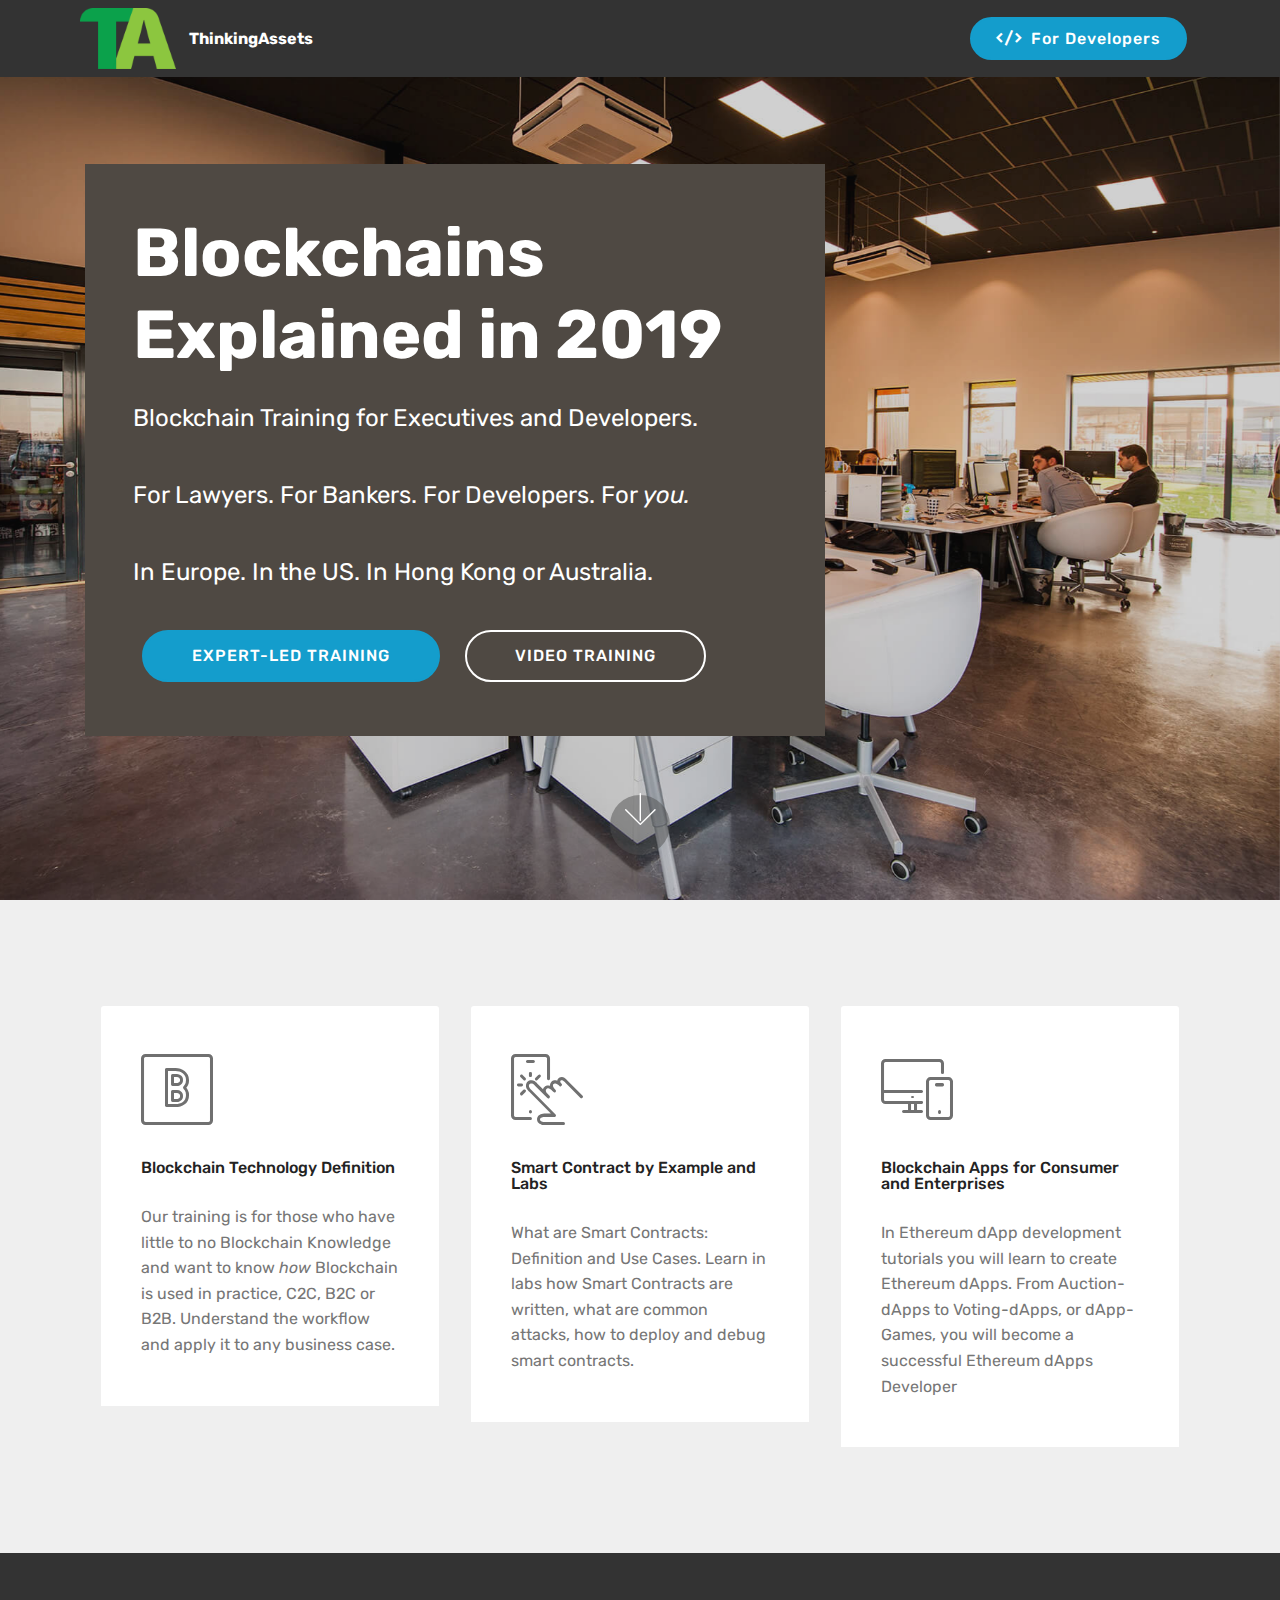
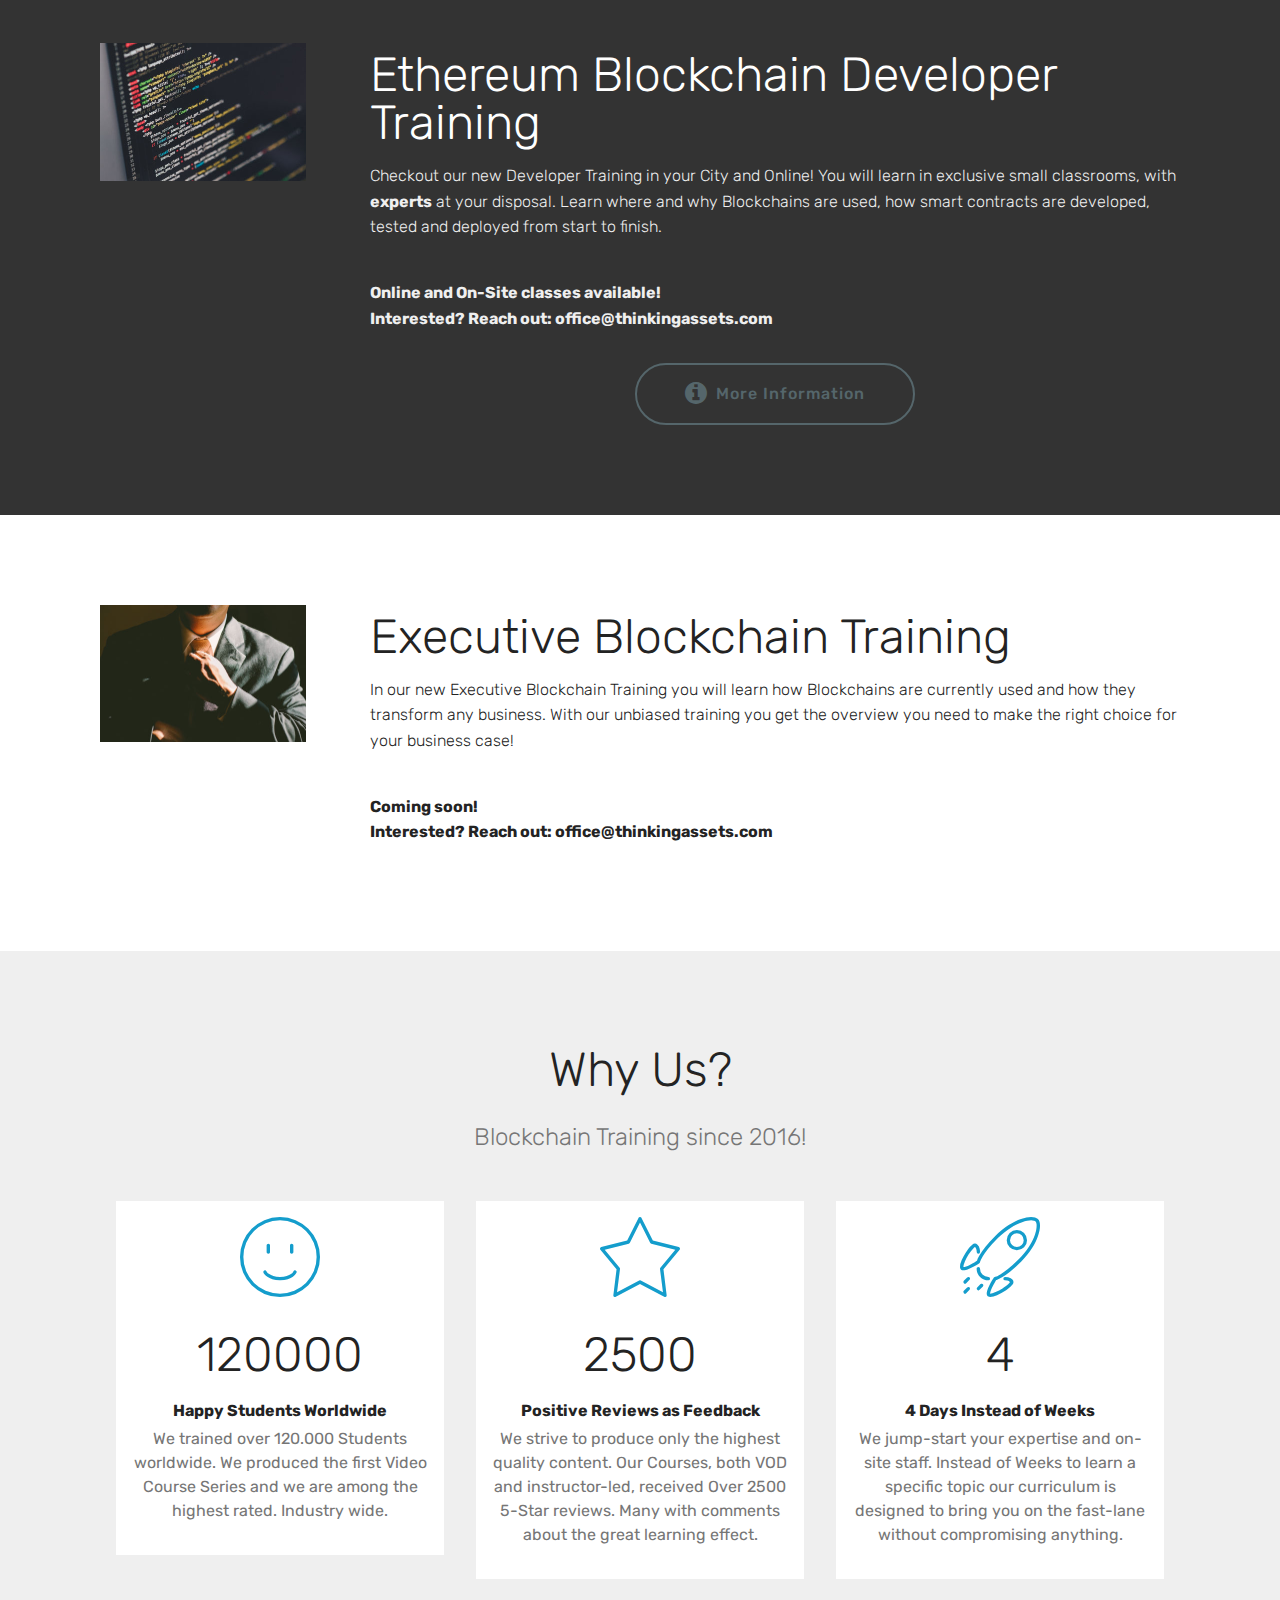
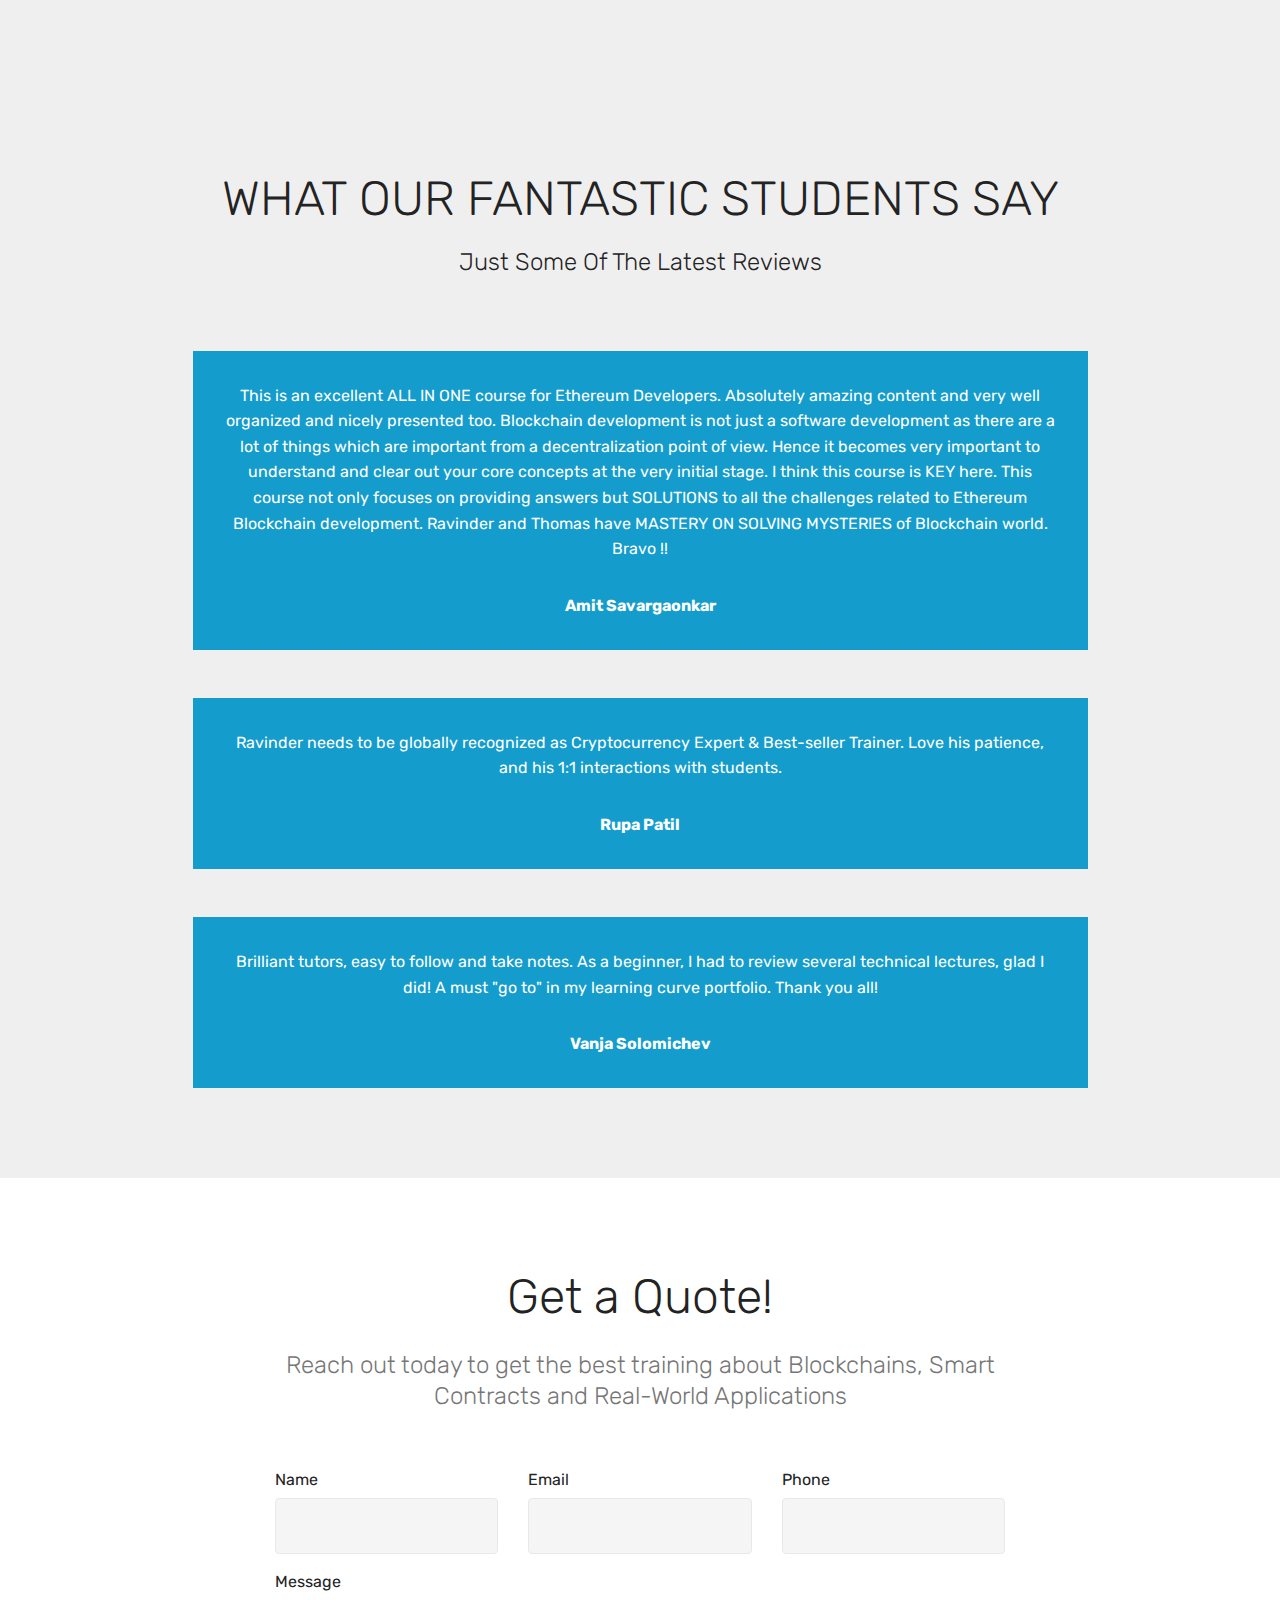
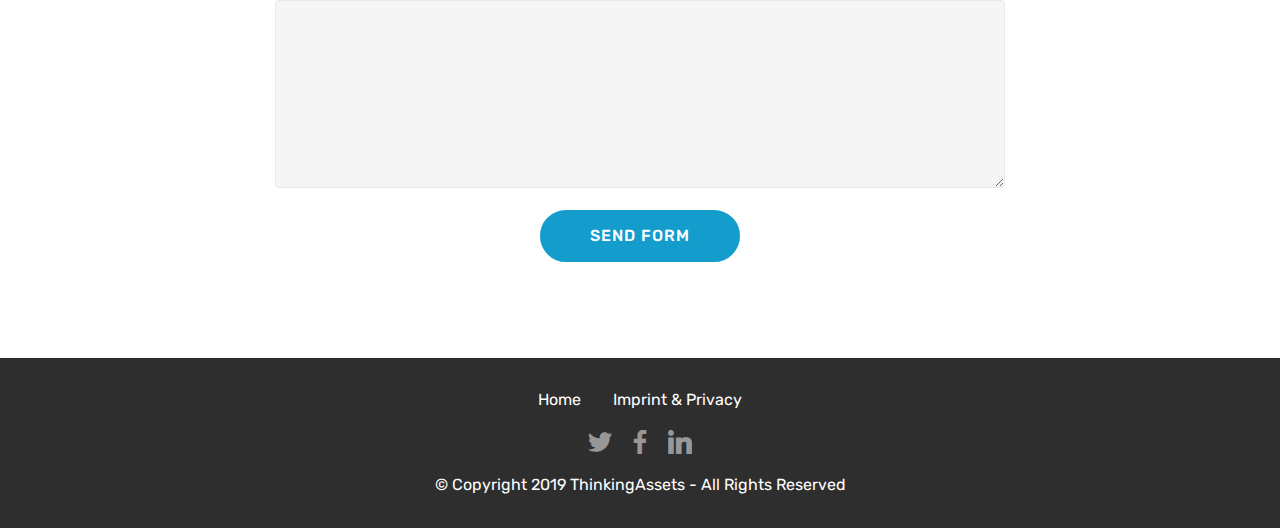
==== commit ac5c2115: "updated wording" ====
--- a/index.html
+++ b/index.html
@@ -51,12 +51,12 @@
         </div>
         <div class="collapse navbar-collapse" id="navbarSupportedContent">
             
-            <div class="navbar-buttons mbr-section-btn"><a class="btn btn-sm btn-primary display-4" href="enterprise-blockchain-developer-ethereum-ebta-instructor-led-course.html"><span class="mobi-mbri mobi-mbri-code mbr-iconfont mbr-iconfont-btn"></span>Ethereum Developer Training</a></div>
+            <div class="navbar-buttons mbr-section-btn"><a class="btn btn-sm btn-primary display-4" href="ethereum-blockchain-developer-training.html"><span class="mobi-mbri mobi-mbri-code mbr-iconfont mbr-iconfont-btn"></span>For Developers</a></div>
         </div>
     </nav>
 </section>
 
-<section class="engine"><a href="https://mobirise.info/c">website builder</a></section><section class="header10 cid-rqqz4Ods5x mbr-fullscreen mbr-parallax-background" id="header10-1k">
+<section class="engine"><a href="https://mobirise.info">Mobirise</a></section><section class="header10 cid-rqqz4Ods5x mbr-fullscreen mbr-parallax-background" id="header10-1k">
 
     
 
@@ -69,7 +69,7 @@
             
             <p class="mbr-text pb-3 mbr-fonts-style display-5">
                Blockchain Training for Executives and Developers. <br><br>For Lawyers. For Bankers. For Developers. For <em>you.</em><br><br>In Europe. In the US. In Hong Kong or Australia.</p>
-            <div class="mbr-section-btn"><a class="btn btn-md btn-primary display-4" href="https://mobirise.co">EXPERT-LED TRAINING</a>
+            <div class="mbr-section-btn"><a class="btn btn-md btn-primary display-4" href="index.html#services2-13">EXPERT-LED TRAINING</a>
                 <a class="btn btn-md btn-white-outline display-4" href="https://www.udemy.com/blockchain-developer-bundle/?couponCode=THINKINGASSETS99" target="_blank">VIDEO TRAINING</a></div>
         </div>
     </div>
@@ -141,14 +141,14 @@
                     <img src="assets/images/mbr-1-412x275.jpg" alt="Mobirise" title="">
                 </div>
                 <div class="align-left aside-content">
-                    <h2 class="mbr-title pt-2 mbr-fonts-style display-2">Ethereum Developer Training</h2>
+                    <h2 class="mbr-title pt-2 mbr-fonts-style display-2">Ethereum Blockchain Developer Training</h2>
                     <div class="mbr-section-text">
                         <p class="mbr-text text1 pt-2 mbr-light mbr-fonts-style display-7">
-                            Checkout our new Developer Training in your City and online! You will learn in exclusive small classrooms, with <strong>experts</strong> at your disposal. Learn where and why Blockchains are used, how smart contracts are developed, tested and deployed from start to finish.</p>
+                            Checkout our new Developer Training in your City and Online! You will learn in exclusive small classrooms, with <strong>experts</strong> at your disposal. Learn where and why Blockchains are used, how smart contracts are developed, tested and deployed from start to finish.</p>
                         <p class="mbr-text text2 pt-4 mbr-light mbr-fonts-style display-7"><strong>Online and On-Site classes available!<br>Interested? Reach out: office@thinkingassets.com</strong></p>
                     </div>
                     <!--Btn-->
-                    <div class="mbr-section-btn pt-3 align-center"><a href="enterprise-blockchain-developer-ethereum-ebta-instructor-led-course.html" class="btn btn-warning-outline display-4"><span class="fa fa-info-circle mbr-iconfont mbr-iconfont-btn"></span>More Information</a></div>
+                    <div class="mbr-section-btn pt-3 align-center"><a href="ethereum-blockchain-developer-training.html" class="btn btn-warning-outline display-4"><span class="fa fa-info-circle mbr-iconfont mbr-iconfont-btn"></span>More Information</a></div>
                 </div>
             </div>
         </div>
@@ -191,7 +191,7 @@
 
     <div class="container">
         <h2 class="mbr-section-title pb-3 align-center mbr-fonts-style display-2">Why Us?</h2>
-        <h3 class="mbr-section-subtitle mbr-fonts-style display-5">Blockchain Training since 2016</h3>
+        <h3 class="mbr-section-subtitle mbr-fonts-style display-5">Blockchain Training since 2016!</h3>
 
         <div class="container pt-4 mt-2">
             <div class="media-container-row">
@@ -205,7 +205,7 @@
                             <h3 class="count pt-3 pb-3 mbr-fonts-style display-2">120000</h3>
                             <h4 class="mbr-content-title mbr-bold mbr-fonts-style display-7">Happy Students Worldwide</h4>
                             <p class="mbr-content-text mbr-fonts-style display-7">
-                                We trained over 120.000 Students worldwide. Our Video-On-Demand courses are amongst the highest rated industry wide.</p>
+                                We trained over 120.000 Students worldwide. We produced the first Video Course Series and we are among the highest rated. Industry wide.</p>
                         </div>
                     </div>
                 </div>
@@ -256,10 +256,9 @@
         <div class="media-container-row">
             <div class="title col-12 align-center">
                 <h2 class="pb-3 mbr-fonts-style display-2">
-                    WHAT OUR FANTASTIC USERS SAY
+                    WHAT OUR FANTASTIC STUDENTS SAY
                 </h2>
-                <h3 class="mbr-section-subtitle mbr-light pb-3 mbr-fonts-style display-5">
-                    A Customers Opinion is worth more than 1000 Words!</h3>
+                <h3 class="mbr-section-subtitle mbr-light pb-3 mbr-fonts-style display-5">Just Some Of The Latest Reviews</h3>
             </div>
         </div>
     </div>
@@ -330,7 +329,7 @@
         <div class="row justify-content-center">
             <div class="media-container-column col-lg-8" data-form-type="formoid">
                 <!---Formbuilder Form--->
-                <form action="https://mobirise.com/" method="POST" class="mbr-form form-with-styler" data-form-title="Mobirise Form"><input type="hidden" name="email" data-form-email="true" value="0OsFaqw3y7sHm2LJ0UziIkdf3bXuosVGA1f0uA3h5zTlOwvUL05O2NgNoVB+lB7hJ+V6KuAr5mr0Vq2rqaYaKR9VpuFCHd6N1sLFnz3IeD7LkTrPE1y90MxywaEjNXPT">
+                <form action="https://mobirise.com/" method="POST" class="mbr-form form-with-styler" data-form-title="Mobirise Form"><input type="hidden" name="email" data-form-email="true" value="bEMRAQEVTZ3Z2F0Alc+ypNzXwYS1dWnmRFYvKNSZiPegnM7ZWT8jd3eK870Tfdmk6p99ECB+EmmFTpjeoYt3+oM67/CMMF7mn07l88j6EymOq41/D1OCpwCCWqkZmDB0">
                     <div class="row row-sm-offset">
                         <div hidden="hidden" data-form-alert="" class="alert alert-success col-12">Thanks for filling out the form!</div>
                         <div hidden="hidden" data-form-alert-danger="" class="alert alert-danger col-12">
--- a/assets/mobirise/css/mbr-additional.css
+++ b/assets/mobirise/css/mbr-additional.css
@@ -3134,15 +3134,6 @@
 .cid-rlxOgjgo9Y blockquote {
   color: #767676;
 }
-.cid-rlxOBz9RVT {
-  padding-top: 60px;
-  padding-bottom: 60px;
-  background-color: #ffffff;
-}
-.cid-rlxOBz9RVT .mbr-text,
-.cid-rlxOBz9RVT blockquote {
-  color: #767676;
-}
 .cid-rlwFsaP4yP {
   padding-top: 60px;
   padding-bottom: 60px;
@@ -3229,20 +3220,6 @@
     padding-bottom: 1.5rem;
   }
 }
-.cid-rlxJ8GGYAR {
-  padding-top: 60px;
-  padding-bottom: 60px;
-  background-color: #ffffff;
-}
-.cid-rlxJ8GGYAR .counter-container {
-  color: #767676;
-}
-.cid-rlxJ8GGYAR .counter-container ol {
-  margin-bottom: 0;
-}
-.cid-rlxJ8GGYAR .counter-container ol li {
-  margin-bottom: 1rem;
-}
 .cid-rlxFEn3F2x {
   padding-top: 90px;
   padding-bottom: 90px;
@@ -3264,22 +3241,22 @@
 .cid-rlxFEn3F2x textarea.form-control {
   min-height: 188px;
 }
-.cid-rkj2U08ljC {
+.cid-rqqMpyQkFx {
   padding-top: 30px;
   padding-bottom: 30px;
   background-color: #2e2e2e;
 }
-.cid-rkj2U08ljC .row-links {
+.cid-rqqMpyQkFx .row-links {
   width: 100%;
   -webkit-justify-content: center;
   justify-content: center;
 }
-.cid-rkj2U08ljC .social-row {
+.cid-rqqMpyQkFx .social-row {
   width: 100%;
   -webkit-justify-content: center;
   justify-content: center;
 }
-.cid-rkj2U08ljC .media-container-row {
+.cid-rqqMpyQkFx .media-container-row {
   -webkit-flex-direction: column;
   flex-direction: column;
   -webkit-justify-content: center;
@@ -3287,7 +3264,7 @@
   -webkit-align-items: center;
   align-items: center;
 }
-.cid-rkj2U08ljC .media-container-row .foot-menu {
+.cid-rqqMpyQkFx .media-container-row .foot-menu {
   list-style: none;
   display: flex;
   -webkit-justify-content: center;
@@ -3297,13 +3274,13 @@
   padding: 0;
   margin-bottom: 0;
 }
-.cid-rkj2U08ljC .media-container-row .foot-menu li {
+.cid-rqqMpyQkFx .media-container-row .foot-menu li {
   padding: 0 1rem 1rem 1rem;
 }
-.cid-rkj2U08ljC .media-container-row .foot-menu li p {
+.cid-rqqMpyQkFx .media-container-row .foot-menu li p {
   margin: 0;
 }
-.cid-rkj2U08ljC .media-container-row .social-list {
+.cid-rqqMpyQkFx .media-container-row .social-list {
   padding-left: 0;
   margin-bottom: 0;
   list-style: none;
@@ -3313,32 +3290,32 @@
   -webkit-justify-content: flex-end;
   justify-content: flex-end;
 }
-.cid-rkj2U08ljC .media-container-row .social-list .mbr-iconfont-social {
+.cid-rqqMpyQkFx .media-container-row .social-list .mbr-iconfont-social {
   font-size: 1.5rem;
   color: #ffffff;
 }
-.cid-rkj2U08ljC .media-container-row .social-list .soc-item {
+.cid-rqqMpyQkFx .media-container-row .social-list .soc-item {
   margin: 0 .5rem;
 }
-.cid-rkj2U08ljC .media-container-row .social-list a {
+.cid-rqqMpyQkFx .media-container-row .social-list a {
   margin: 0;
   opacity: .5;
   -webkit-transition: .2s linear;
   transition: .2s linear;
 }
-.cid-rkj2U08ljC .media-container-row .social-list a:hover {
+.cid-rqqMpyQkFx .media-container-row .social-list a:hover {
   opacity: 1;
 }
 @media (max-width: 767px) {
-  .cid-rkj2U08ljC .media-container-row .social-list {
+  .cid-rqqMpyQkFx .media-container-row .social-list {
     -webkit-justify-content: center;
     justify-content: center;
   }
 }
-.cid-rkj2U08ljC .media-container-row .row-copirayt {
+.cid-rqqMpyQkFx .media-container-row .row-copirayt {
   word-break: break-word;
   width: 100%;
 }
-.cid-rkj2U08ljC .media-container-row .row-copirayt p {
+.cid-rqqMpyQkFx .media-container-row .row-copirayt p {
   width: 100%;
 }
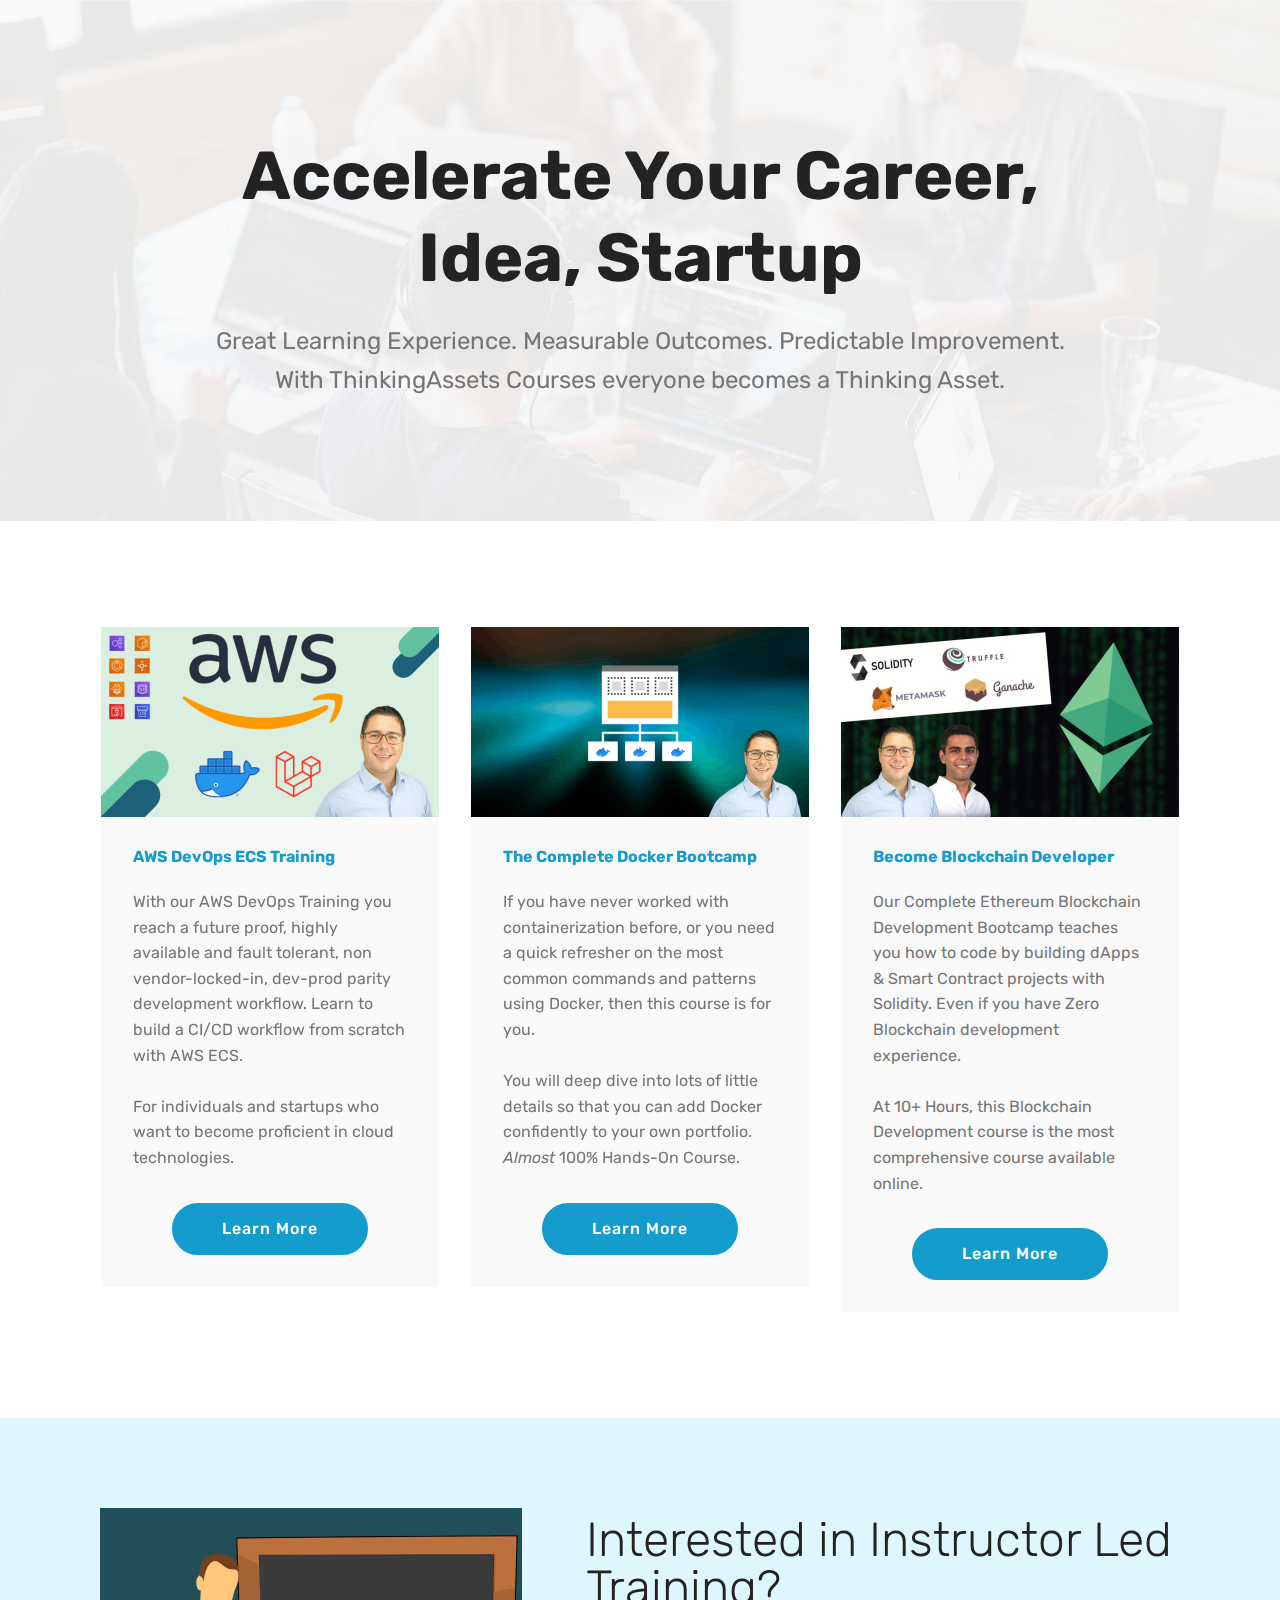
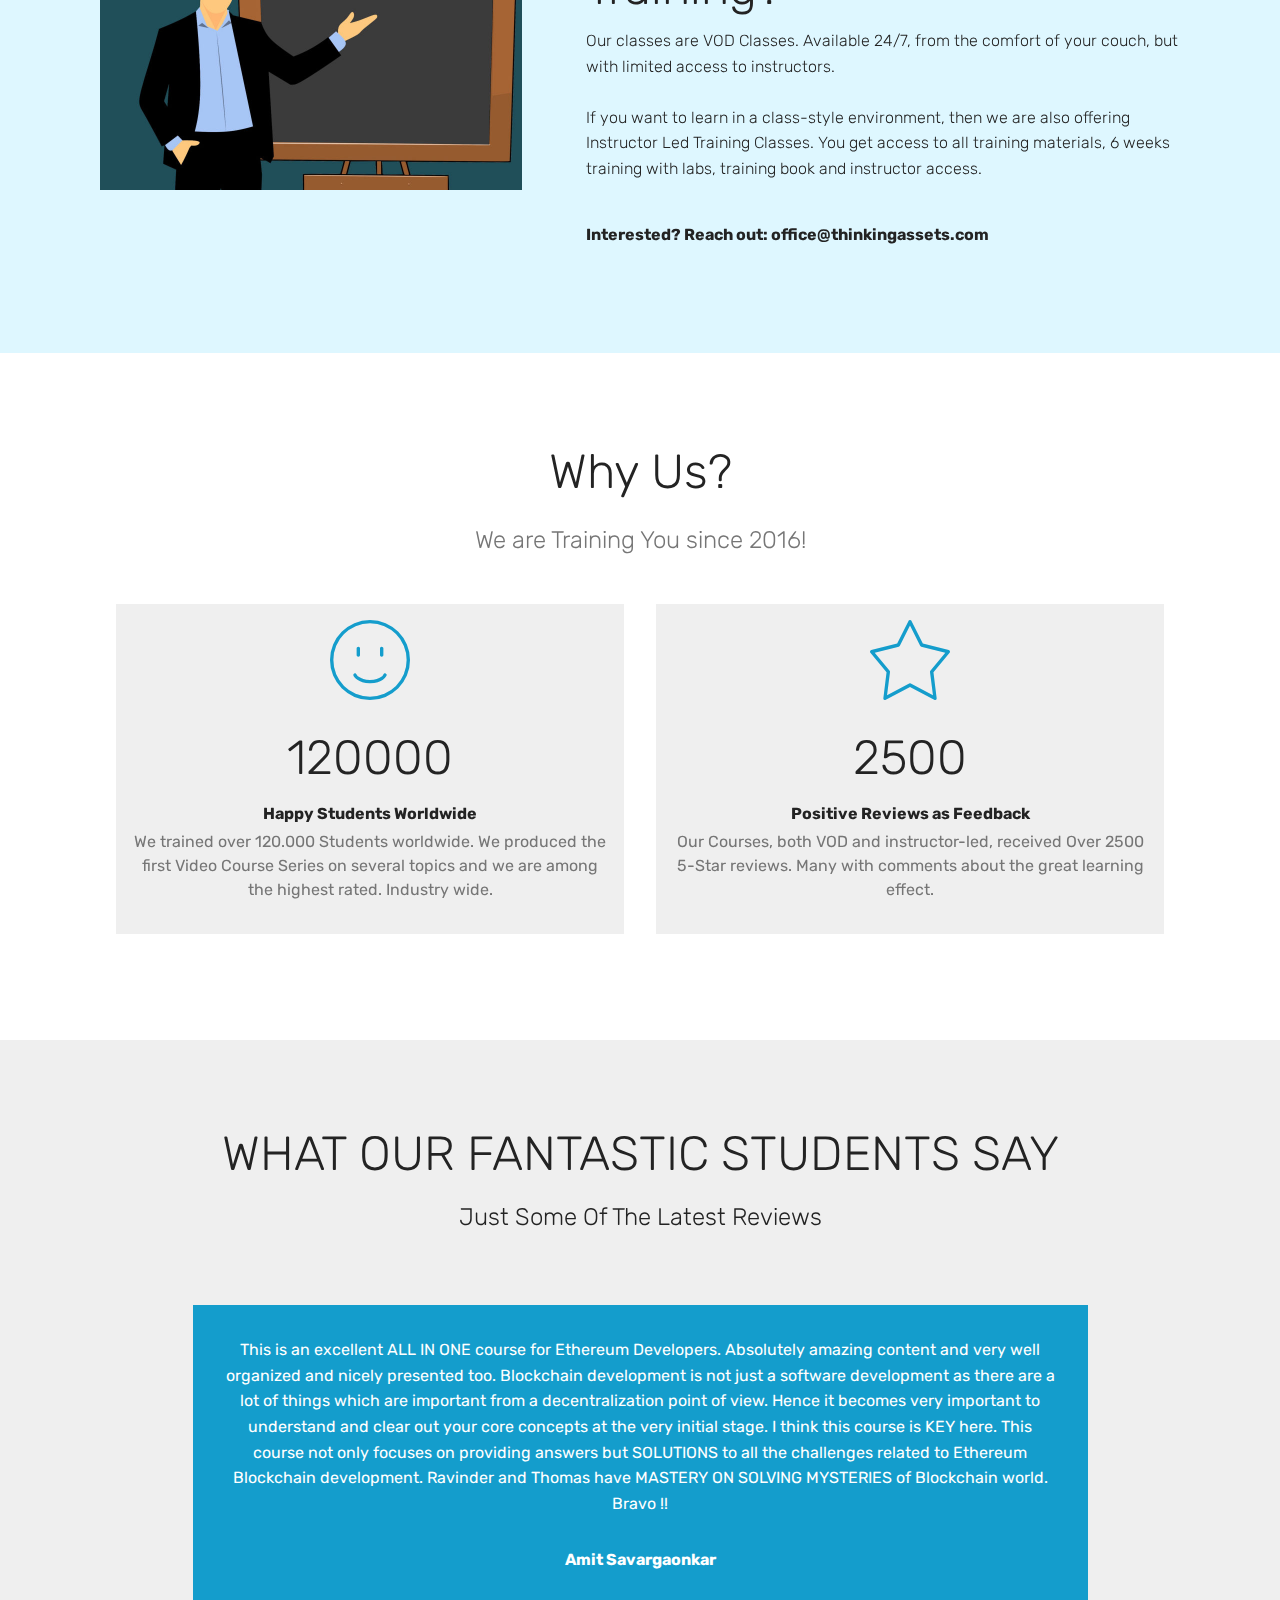
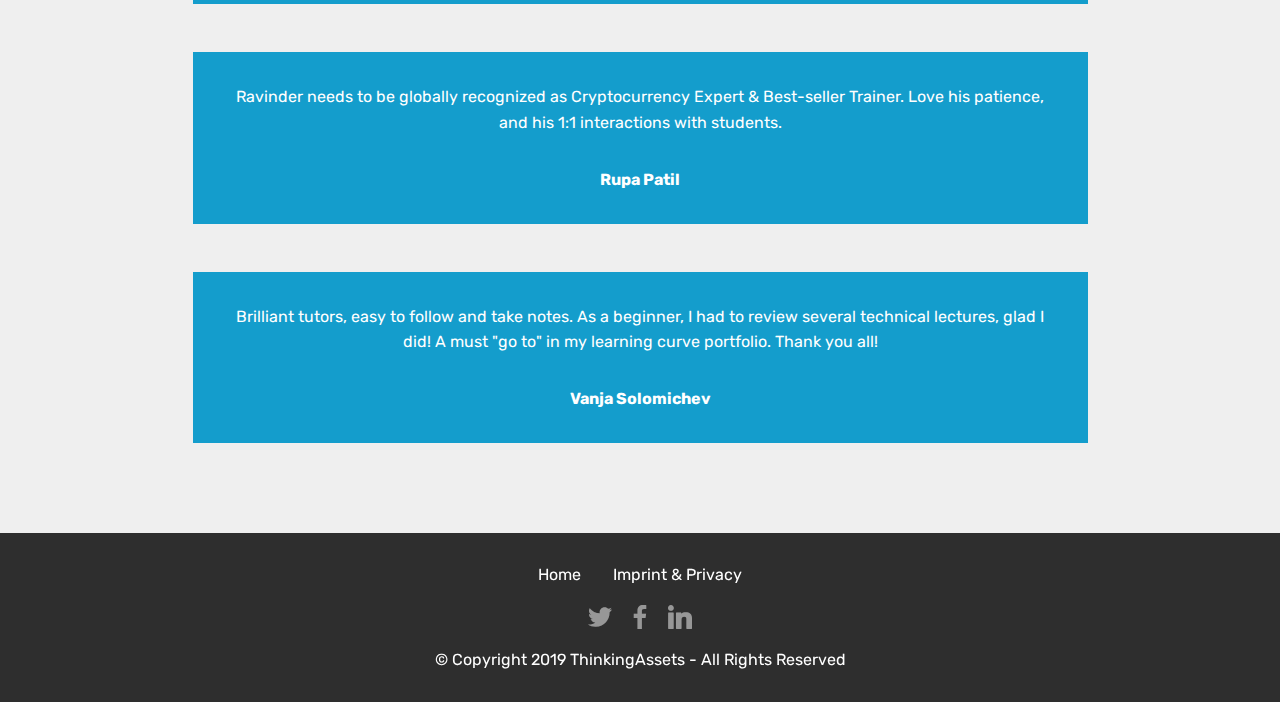
==== commit 3c5ba16e: "updated website" ====
--- a/index.html
+++ b/index.html
@@ -9,7 +9,6 @@
   <link rel="shortcut icon" href="assets/images/asset-44x-128x81.png" type="image/x-icon">
   <meta name="description" content="ThinkingAssets trains Employees and Students on the fast-lane. Quick and to-the-point labs and presentations.">
   <title>Home - ThinkingAssets</title>
-  <link rel="stylesheet" href="assets/web/assets/mobirise-icons2/mobirise2.css">
   <link rel="stylesheet" href="assets/web/assets/mobirise-icons/mobirise-icons.css">
   <link rel="stylesheet" href="assets/font-awesome/css/font-awesome.css">
   <link rel="stylesheet" href="assets/tether/tether.min.css">
@@ -17,7 +16,6 @@
   <link rel="stylesheet" href="assets/bootstrap/css/bootstrap-grid.min.css">
   <link rel="stylesheet" href="assets/bootstrap/css/bootstrap-reboot.min.css">
   <link rel="stylesheet" href="assets/socicon/css/styles.css">
-  <link rel="stylesheet" href="assets/dropdown/css/style.css">
   <link rel="stylesheet" href="assets/theme/css/style.css">
   <link rel="stylesheet" href="assets/mobirise/css/mbr-additional.css" type="text/css">
   
@@ -25,109 +23,88 @@
   
 </head>
 <body>
-  <section class="menu cid-rlxzANsCle" once="menu" id="menu1-10">
-
-    
-
-    <nav class="navbar navbar-expand beta-menu navbar-dropdown align-items-center navbar-fixed-top navbar-toggleable-sm">
-        <button class="navbar-toggler navbar-toggler-right" type="button" data-toggle="collapse" data-target="#navbarSupportedContent" aria-controls="navbarSupportedContent" aria-expanded="false" aria-label="Toggle navigation">
-            <div class="hamburger">
-                <span></span>
-                <span></span>
-                <span></span>
-                <span></span>
-            </div>
-        </button>
-        <div class="menu-logo">
-            <div class="navbar-brand">
-                <span class="navbar-logo">
-                    <a href="index.html">
-                         <img src="assets/images/asset-44x-128x81.png" alt="Mobirise" title="" style="height: 3.8rem;">
-                    </a>
-                </span>
-                <span class="navbar-caption-wrap"><a class="navbar-caption text-white display-4" href="index.html">
-                        ThinkingAssets</a></span>
-            </div>
-        </div>
-        <div class="collapse navbar-collapse" id="navbarSupportedContent">
+  <section class="header1 cid-rXwqWLeEqZ mbr-parallax-background" id="header16-1p">
+
+    
+
+    <div class="mbr-overlay" style="opacity: 0.9; background-color: rgb(255, 255, 255);">
+    </div>
+
+    <div class="container">
+        <div class="row justify-content-md-center">
+            <div class="col-md-10 align-center">
+                <h1 class="mbr-section-title mbr-bold pb-3 mbr-fonts-style display-1">Accelerate Your Career, Idea, Startup</h1>
+                
+                <p class="mbr-text pb-3 mbr-fonts-style display-5">Great Learning Experience. Measurable Outcomes. Predictable Improvement. <br>With ThinkingAssets Courses everyone becomes a Thinking Asset.</p>
+                
+            </div>
+        </div>
+    </div>
+
+</section>
+
+<section class="engine"><a href="https://mobirise.info/x">css templates</a></section><section class="features3 cid-rXwv3Z7czw" id="features3-1r">
+
+    
+
+    
+    <div class="container">
+        <div class="media-container-row">
+            <div class="card p-3 col-12 col-md-6 col-lg-4">
+                <div class="card-wrapper">
+                    <div class="card-img">
+                        <img src="assets/images/ecs-course-image-676x380.png" alt="Mobirise" title="">
+                    </div>
+                    <div class="card-box">
+                        <h4 class="card-title mbr-fonts-style display-7"><a href="https://www.udemy.com/course/aws-ecs-devops-masterclass/?referralCode=AFF77621B98317EB53B7"><strong>
+                            AWS DevOps ECS Training</strong></a></h4>
+                        <p class="mbr-text mbr-fonts-style display-7">
+                            With our AWS DevOps Training you reach a future proof, highly available and fault tolerant, non vendor-locked-in, dev-prod parity development workflow. Learn to build a CI/CD workflow from scratch with AWS ECS.&nbsp;<br><br>For individuals and startups who want to become proficient in cloud technologies.</p>
+                    </div>
+                    <div class="mbr-section-btn text-center"><a href="https://www.udemy.com/course/aws-ecs-devops-masterclass/?referralCode=AFF77621B98317EB53B7" class="btn btn-primary display-4">
+                            Learn More
+                        </a></div>
+                </div>
+            </div>
+
+            <div class="card p-3 col-12 col-md-6 col-lg-4">
+                <div class="card-wrapper">
+                    <div class="card-img">
+                        <img src="assets/images/landingpage-picture-676x380.png" alt="Mobirise" title="">
+                    </div>
+                    <div class="card-box">
+                        <h4 class="card-title mbr-fonts-style display-7"><a href="https://www.udemy.com/course/docker-and-docker-compose-hands-on-by-example/?referralCode=D809EA8FF9D9FFA16BC6"><strong>The Complete Docker Bootcamp</strong></a></h4>
+                        <p class="mbr-text mbr-fonts-style display-7">If you have never worked with containerization before, or you need a quick refresher on the most common commands and patterns using Docker, then this course is for you. <br><br>You will deep dive into lots of little details so that you can add Docker confidently to your own portfolio. <em>Almost </em>100% Hands-On Course.</p>
+                    </div>
+                    <div class="mbr-section-btn text-center"><a href="https://www.udemy.com/course/docker-and-docker-compose-hands-on-by-example/?referralCode=D809EA8FF9D9FFA16BC6" class="btn btn-primary display-4">
+                            Learn More
+                        </a></div>
+                </div>
+            </div>
+
+            <div class="card p-3 col-12 col-md-6 col-lg-4">
+                <div class="card-wrapper">
+                    <div class="card-img">
+                        <img src="assets/images/1172526-e914-8-676x380.jpg" alt="Mobirise" title="">
+                    </div>
+                    <div class="card-box">
+                        <h4 class="card-title mbr-fonts-style display-7"><a href="https://www.udemy.com/course/blockchain-developer/?referralCode=E8611DF99D7E491DFD96"><strong>Become Blockchain Developer</strong></a></h4>
+                        <p class="mbr-text mbr-fonts-style display-7">
+                            Our Complete Ethereum Blockchain Development Bootcamp teaches you how to code by building dApps &amp; Smart Contract projects with Solidity. Even if you have Zero Blockchain development experience.<br><br>At 10+ Hours, this Blockchain Development course is the most comprehensive course available online.<br>
+                        </p>
+                    </div>
+                    <div class="mbr-section-btn text-center"><a href="https://www.udemy.com/course/blockchain-developer/?referralCode=E8611DF99D7E491DFD96" class="btn btn-primary display-4">
+                            Learn More
+                        </a></div>
+                </div>
+            </div>
+
             
-            <div class="navbar-buttons mbr-section-btn"><a class="btn btn-sm btn-primary display-4" href="ethereum-blockchain-developer-training.html"><span class="mobi-mbri mobi-mbri-code mbr-iconfont mbr-iconfont-btn"></span>For Developers</a></div>
-        </div>
-    </nav>
-</section>
-
-<section class="engine"><a href="https://mobirise.info">Mobirise</a></section><section class="header10 cid-rqqz4Ods5x mbr-fullscreen mbr-parallax-background" id="header10-1k">
-
-    
-
-    <div class="mbr-overlay" style="opacity: 0.2; background-color: rgb(35, 35, 35);">
-    </div>
-
-    <div class="container">
-        <div class="media-container-column mbr-white p-5 align-left col-lg-8 col-md-10">
-            <h1 class="mbr-section-title mbr-bold pb-3 mbr-fonts-style display-1">Blockchains Explained in 2019</h1>
-            
-            <p class="mbr-text pb-3 mbr-fonts-style display-5">
-               Blockchain Training for Executives and Developers. <br><br>For Lawyers. For Bankers. For Developers. For <em>you.</em><br><br>In Europe. In the US. In Hong Kong or Australia.</p>
-            <div class="mbr-section-btn"><a class="btn btn-md btn-primary display-4" href="index.html#services2-13">EXPERT-LED TRAINING</a>
-                <a class="btn btn-md btn-white-outline display-4" href="https://www.udemy.com/blockchain-developer-bundle/?couponCode=THINKINGASSETS99" target="_blank">VIDEO TRAINING</a></div>
-        </div>
-    </div>
-
-    <div class="mbr-arrow hidden-sm-down" aria-hidden="true">
-        <a href="#next">
-            <i class="mbri-down mbr-iconfont"></i>
-        </a>
-    </div>
-</section>
-
-<section class="features6 cid-rlxzTbVyq0" id="features6-12">
-    
-    
-
-    
-    <div class="container">
-        <div class="media-container-row">
-
-            <div class="card p-3 col-12 col-md-6 col-lg-4">
-                <div class="card-img pb-3">
-                    <span class="mbri-bootstrap mbr-iconfont"></span>
-                </div>
-                <div class="card-box">
-                    <h4 class="card-title py-3 mbr-fonts-style display-7">Blockchain Technology Definition</h4>
-                    <p class="mbr-text mbr-fonts-style display-7">Our training is for those who have little to no Blockchain Knowledge and want to know <em>how</em>&nbsp;Blockchain is used in practice, C2C, B2C or B2B. Understand the workflow and apply it to any business case.</p>
-                </div>
-            </div>
-
-            <div class="card p-3 col-12 col-md-6 col-lg-4">
-                <div class="card-img pb-3">
-                    <span class="mbri-touch mbr-iconfont"></span>
-                </div>
-                <div class="card-box">
-                    <h4 class="card-title py-3 mbr-fonts-style display-7">Smart Contract by Example and Labs</h4>
-                    <p class="mbr-text mbr-fonts-style display-7">What are Smart Contracts: Definition and Use Cases. Learn in labs how Smart Contracts are written, what are common attacks, how to deploy and debug smart contracts.</p>
-                </div>
-            </div>
-
-            <div class="card p-3 col-12 col-md-6 col-lg-4">
-                <div class="card-img pb-3">
-                    <span class="mbri-responsive mbr-iconfont"></span>
-                </div>
-                <div class="card-box">
-                    <h4 class="card-title py-3 mbr-fonts-style display-7">Blockchain Apps for Consumer and Enterprises</h4>
-                    <p class="mbr-text mbr-fonts-style display-7">In Ethereum dApp development tutorials you will learn to create Ethereum dApps. From Auction-dApps to Voting-dApps, or dApp-Games, you will become a successful Ethereum dApps Developer</p>
-                </div>
-            </div>
-
-            
-
-        </div>
-
-    </div>
-
-</section>
-
-<section class="services2 cid-rlxALPVWC4" id="services2-13">
+        </div>
+    </div>
+</section>
+
+<section class="services2 cid-rmtS2OmuKI" id="services2-1j">
     <!---->
     
     <!---->
@@ -137,45 +114,16 @@
     <div class="container">
         <div class="col-md-12">
             <div class="media-container-row">
-                <div class="mbr-figure" style="width: 25%;">
-                    <img src="assets/images/mbr-1-412x275.jpg" alt="Mobirise" title="">
+                <div class="mbr-figure" style="width: 45%;">
+                    <img src="assets/images/mbr-844x564.jpg" alt="Mobirise" title="">
                 </div>
                 <div class="align-left aside-content">
-                    <h2 class="mbr-title pt-2 mbr-fonts-style display-2">Ethereum Blockchain Developer Training</h2>
+                    <h2 class="mbr-title pt-2 mbr-fonts-style display-2">Interested in Instructor Led Training?</h2>
                     <div class="mbr-section-text">
-                        <p class="mbr-text text1 pt-2 mbr-light mbr-fonts-style display-7">
-                            Checkout our new Developer Training in your City and Online! You will learn in exclusive small classrooms, with <strong>experts</strong> at your disposal. Learn where and why Blockchains are used, how smart contracts are developed, tested and deployed from start to finish.</p>
-                        <p class="mbr-text text2 pt-4 mbr-light mbr-fonts-style display-7"><strong>Online and On-Site classes available!<br>Interested? Reach out: office@thinkingassets.com</strong></p>
+                        <p class="mbr-text text1 pt-2 mbr-light mbr-fonts-style display-7">Our classes are VOD Classes. Available 24/7, from the comfort of your couch, but with limited access to instructors.<br><br>If you want to learn in a class-style environment, then we are also offering Instructor Led Training Classes. You get access to all training materials, 6 weeks training with labs, training book and instructor access.</p>
+                        <p class="mbr-text text2 pt-4 mbr-light mbr-fonts-style display-7"><strong>Interested? Reach out: office@thinkingassets.com</strong></p>
                     </div>
                     <!--Btn-->
-                    <div class="mbr-section-btn pt-3 align-center"><a href="ethereum-blockchain-developer-training.html" class="btn btn-warning-outline display-4"><span class="fa fa-info-circle mbr-iconfont mbr-iconfont-btn"></span>More Information</a></div>
-                </div>
-            </div>
-        </div>
-    </div>
-</section>
-
-<section class="services2 cid-rmtS2OmuKI" id="services2-1j">
-    <!---->
-    
-    <!---->
-    <!--Overlay-->
-    
-    <!--Container-->
-    <div class="container">
-        <div class="col-md-12">
-            <div class="media-container-row">
-                <div class="mbr-figure" style="width: 25%;">
-                    <img src="assets/images/mbr-412x275.jpg" alt="Mobirise" title="">
-                </div>
-                <div class="align-left aside-content">
-                    <h2 class="mbr-title pt-2 mbr-fonts-style display-2">Executive Blockchain Training</h2>
-                    <div class="mbr-section-text">
-                        <p class="mbr-text text1 pt-2 mbr-light mbr-fonts-style display-7">
-                            In our new Executive Blockchain Training you will learn how Blockchains are currently used and how they transform any business. With our unbiased training you get the overview you need to make the right choice for your business case!</p>
-                        <p class="mbr-text text2 pt-4 mbr-light mbr-fonts-style display-7"><strong>Coming soon!</strong><br><strong>Interested? Reach out: office@thinkingassets.com</strong></p>
-                    </div>
-                    <!--Btn-->
                     
                 </div>
             </div>
@@ -191,11 +139,11 @@
 
     <div class="container">
         <h2 class="mbr-section-title pb-3 align-center mbr-fonts-style display-2">Why Us?</h2>
-        <h3 class="mbr-section-subtitle mbr-fonts-style display-5">Blockchain Training since 2016!</h3>
+        <h3 class="mbr-section-subtitle mbr-fonts-style display-5">We are Training You since 2016!</h3>
 
         <div class="container pt-4 mt-2">
             <div class="media-container-row">
-                <div class="card p-3 align-center col-12 col-md-6 col-lg-4">
+                <div class="card p-3 align-center col-12 col-md-6">
                     <div class="panel-item p-3">
                         <div class="card-img pb-3">
                             <span class="mbr-iconfont mbri-smile-face"></span>
@@ -205,13 +153,13 @@
                             <h3 class="count pt-3 pb-3 mbr-fonts-style display-2">120000</h3>
                             <h4 class="mbr-content-title mbr-bold mbr-fonts-style display-7">Happy Students Worldwide</h4>
                             <p class="mbr-content-text mbr-fonts-style display-7">
-                                We trained over 120.000 Students worldwide. We produced the first Video Course Series and we are among the highest rated. Industry wide.</p>
+                                We trained over 120.000 Students worldwide. We produced the first Video Course Series on several topics and we are among the highest rated. Industry wide.</p>
                         </div>
                     </div>
                 </div>
 
 
-                <div class="card p-3 align-center col-12 col-md-6 col-lg-4">
+                <div class="card p-3 align-center col-12 col-md-6">
                     <div class="panel-item p-3">
                         <div class="card-img pb-3">
                             <span class="mbr-iconfont mbri-star"></span>
@@ -219,26 +167,12 @@
                         <div class="card-text">
                             <h3 class="count pt-3 pb-3 mbr-fonts-style display-2">2500</h3>
                             <h4 class="mbr-content-title mbr-bold mbr-fonts-style display-7">Positive Reviews as Feedback</h4>
-                            <p class="mbr-content-text mbr-fonts-style display-7">
-                                    We strive to produce only the highest quality content. Our Courses, both VOD and instructor-led, received Over 2500 5-Star reviews. Many with comments about the great learning effect.</p>
+                            <p class="mbr-content-text mbr-fonts-style display-7">Our Courses, both VOD and instructor-led, received Over 2500 5-Star reviews. Many with comments about the great learning effect.</p>
                         </div>
                     </div>
                 </div>
 
-                <div class="card p-3 align-center col-12 col-md-6 col-lg-4">
-                    <div class="panel-item p-3">
-                        <div class="card-img pb-3">
-                            <span class="mbr-iconfont mbri-rocket"></span>
-                        </div>
-                        <div class="card-text">
-                            <h3 class="count pt-3 pb-3 mbr-fonts-style display-2">
-                                  4</h3>
-                            <h4 class="mbr-content-title mbr-bold mbr-fonts-style display-7">4 Days Instead of Weeks</h4>
-                            <p class="mbr-content-text mbr-fonts-style display-7">
-                                    We jump-start your expertise and on-site staff. Instead of Weeks to learn a specific topic our curriculum is designed to bring you on the fast-lane without compromising anything.</p>
-                        </div>
-                    </div>
-                </div>
+                
 
 
                 
@@ -308,58 +242,6 @@
                 </div>
             </div></div>
     </div>   
-</section>
-
-<section class="mbr-section form1 cid-rlxzNbC15e" id="form1-11">
-
-    
-
-    
-    <div class="container">
-        <div class="row justify-content-center">
-            <div class="title col-12 col-lg-8">
-                <h2 class="mbr-section-title align-center pb-3 mbr-fonts-style display-2">
-                    Get a Quote!</h2>
-                <h3 class="mbr-section-subtitle align-center mbr-light pb-3 mbr-fonts-style display-5">
-                    Reach out today to get the best training about Blockchains, Smart Contracts and Real-World Applications</h3>
-            </div>
-        </div>
-    </div>
-    <div class="container">
-        <div class="row justify-content-center">
-            <div class="media-container-column col-lg-8" data-form-type="formoid">
-                <!---Formbuilder Form--->
-                <form action="https://mobirise.com/" method="POST" class="mbr-form form-with-styler" data-form-title="Mobirise Form"><input type="hidden" name="email" data-form-email="true" value="bEMRAQEVTZ3Z2F0Alc+ypNzXwYS1dWnmRFYvKNSZiPegnM7ZWT8jd3eK870Tfdmk6p99ECB+EmmFTpjeoYt3+oM67/CMMF7mn07l88j6EymOq41/D1OCpwCCWqkZmDB0">
-                    <div class="row row-sm-offset">
-                        <div hidden="hidden" data-form-alert="" class="alert alert-success col-12">Thanks for filling out the form!</div>
-                        <div hidden="hidden" data-form-alert-danger="" class="alert alert-danger col-12">
-                        </div>
-                    </div>
-                    <div class="dragArea row row-sm-offset">
-                        <div class="col-md-4  form-group" data-for="name">
-                            <label for="name-form1-11" class="form-control-label mbr-fonts-style display-7">Name</label>
-                            <input type="text" name="name" data-form-field="Name" required="required" class="form-control display-7" id="name-form1-11">
-                        </div>
-                        <div class="col-md-4  form-group" data-for="email">
-                            <label for="email-form1-11" class="form-control-label mbr-fonts-style display-7">Email</label>
-                            <input type="email" name="email" data-form-field="Email" required="required" class="form-control display-7" id="email-form1-11">
-                        </div>
-                        <div data-for="phone" class="col-md-4  form-group">
-                            <label for="phone-form1-11" class="form-control-label mbr-fonts-style display-7">Phone</label>
-                            <input type="tel" name="phone" data-form-field="Phone" class="form-control display-7" id="phone-form1-11">
-                        </div>
-                        <div data-for="message" class="col-md-12 form-group">
-                            <label for="message-form1-11" class="form-control-label mbr-fonts-style display-7">Message</label>
-                            <textarea name="message" data-form-field="Message" class="form-control display-7" id="message-form1-11"></textarea>
-                        </div>
-                        <div class="col-md-12 input-group-btn align-center">
-                            <button type="submit" class="btn btn-primary btn-form display-4">SEND FORM</button>
-                        </div>
-                    </div>
-                </form><!---Formbuilder Form--->
-            </div>
-        </div>
-    </div>
 </section>
 
 <section once="" class="cid-rkj2U08ljC" id="footer7-6">
@@ -415,13 +297,10 @@
   <script src="assets/popper/popper.min.js"></script>
   <script src="assets/tether/tether.min.js"></script>
   <script src="assets/bootstrap/js/bootstrap.min.js"></script>
-  <script src="assets/touchswipe/jquery.touch-swipe.min.js"></script>
   <script src="assets/parallax/jarallax.min.js"></script>
   <script src="assets/viewportchecker/jquery.viewportchecker.js"></script>
   <script src="assets/smoothscroll/smooth-scroll.js"></script>
-  <script src="assets/dropdown/js/script.min.js"></script>
   <script src="assets/theme/js/script.js"></script>
-  <script src="assets/formoid/formoid.min.js"></script>
   
   <!--Start of Tawk.to Script-->
 <script type="text/javascript">
--- a/assets/mobirise/css/mbr-additional.css
+++ b/assets/mobirise/css/mbr-additional.css
@@ -1382,522 +1382,58 @@
     flex: auto!important;
   }
 }
-.cid-rlxzANsCle .navbar {
-  padding: .5rem 0;
-  background: #333333;
-  transition: none;
-  min-height: 77px;
-}
-.cid-rlxzANsCle .navbar-dropdown.bg-color.transparent.opened {
-  background: #333333;
-}
-.cid-rlxzANsCle a {
-  font-style: normal;
-}
-.cid-rlxzANsCle .nav-item span {
-  padding-right: 0.4em;
-  line-height: 0.5em;
-  vertical-align: text-bottom;
-  position: relative;
-  text-decoration: none;
-}
-.cid-rlxzANsCle .nav-item a {
-  display: -webkit-flex;
-  align-items: center;
-  justify-content: center;
-  padding: 0.7rem 0 !important;
-  margin: 0rem .65rem !important;
-  -webkit-align-items: center;
-  -webkit-justify-content: center;
-}
-.cid-rlxzANsCle .nav-item:focus,
-.cid-rlxzANsCle .nav-link:focus {
-  outline: none;
-}
-.cid-rlxzANsCle .btn {
-  padding: 0.4rem 1.5rem;
-  display: -webkit-inline-flex;
-  align-items: center;
-  -webkit-align-items: center;
-}
-.cid-rlxzANsCle .btn .mbr-iconfont {
-  font-size: 1.6rem;
-}
-.cid-rlxzANsCle .menu-logo {
-  margin-right: auto;
-}
-.cid-rlxzANsCle .menu-logo .navbar-brand {
-  display: flex;
-  margin-left: 5rem;
-  padding: 0;
-  transition: padding .2s;
-  min-height: 3.8rem;
-  -webkit-align-items: center;
-  align-items: center;
-}
-.cid-rlxzANsCle .menu-logo .navbar-brand .navbar-caption-wrap {
-  display: flex;
-  -webkit-align-items: center;
-  align-items: center;
-  word-break: break-word;
-  min-width: 7rem;
-  margin: .3rem 0;
-}
-.cid-rlxzANsCle .menu-logo .navbar-brand .navbar-caption-wrap .navbar-caption {
-  line-height: 1.2rem !important;
-  padding-right: 2rem;
-}
-.cid-rlxzANsCle .menu-logo .navbar-brand .navbar-logo {
-  font-size: 4rem;
-  transition: font-size 0.25s;
-}
-.cid-rlxzANsCle .menu-logo .navbar-brand .navbar-logo img {
-  display: flex;
-}
-.cid-rlxzANsCle .menu-logo .navbar-brand .navbar-logo .mbr-iconfont {
-  transition: font-size 0.25s;
-}
-.cid-rlxzANsCle .menu-logo .navbar-brand .navbar-logo a {
-  display: inline-flex;
-}
-.cid-rlxzANsCle .navbar-toggleable-sm .navbar-collapse {
-  justify-content: flex-end;
-  -webkit-justify-content: flex-end;
-  padding-right: 5rem;
-  width: auto;
-}
-.cid-rlxzANsCle .navbar-toggleable-sm .navbar-collapse .navbar-nav {
-  flex-wrap: wrap;
-  -webkit-flex-wrap: wrap;
-  padding-left: 0;
-}
-.cid-rlxzANsCle .navbar-toggleable-sm .navbar-collapse .navbar-nav .nav-item {
-  -webkit-align-self: center;
-  align-self: center;
-}
-.cid-rlxzANsCle .navbar-toggleable-sm .navbar-collapse .navbar-buttons {
-  padding-left: 0;
-  padding-bottom: 0;
-}
-.cid-rlxzANsCle .dropdown .dropdown-menu {
-  background: #333333;
-  display: none;
-  position: absolute;
-  min-width: 5rem;
-  padding-top: 1.4rem;
-  padding-bottom: 1.4rem;
-  text-align: left;
-}
-.cid-rlxzANsCle .dropdown .dropdown-menu .dropdown-item {
-  width: auto;
-  padding: 0.235em 1.5385em 0.235em 1.5385em !important;
-}
-.cid-rlxzANsCle .dropdown .dropdown-menu .dropdown-item::after {
-  right: 0.5rem;
-}
-.cid-rlxzANsCle .dropdown .dropdown-menu .dropdown-submenu {
-  margin: 0;
-}
-.cid-rlxzANsCle .dropdown.open > .dropdown-menu {
-  display: block;
-}
-.cid-rlxzANsCle .navbar-toggleable-sm.opened:after {
-  position: absolute;
-  width: 100vw;
-  height: 100vh;
-  content: '';
-  background-color: rgba(0, 0, 0, 0.1);
-  left: 0;
-  bottom: 0;
-  transform: translateY(100%);
-  -webkit-transform: translateY(100%);
-  z-index: 1000;
-}
-.cid-rlxzANsCle .navbar.navbar-short {
-  min-height: 60px;
-  transition: all .2s;
-}
-.cid-rlxzANsCle .navbar.navbar-short .navbar-toggler-right {
-  top: 20px;
-}
-.cid-rlxzANsCle .navbar.navbar-short .navbar-logo a {
-  font-size: 2.5rem !important;
-  line-height: 2.5rem;
-  transition: font-size 0.25s;
-}
-.cid-rlxzANsCle .navbar.navbar-short .navbar-logo a .mbr-iconfont {
-  font-size: 2.5rem !important;
-}
-.cid-rlxzANsCle .navbar.navbar-short .navbar-logo a img {
-  height: 3rem !important;
-}
-.cid-rlxzANsCle .navbar.navbar-short .navbar-brand {
-  min-height: 3rem;
-}
-.cid-rlxzANsCle button.navbar-toggler {
-  width: 31px;
-  height: 18px;
-  cursor: pointer;
-  transition: all .2s;
-  top: 1.5rem;
-  right: 1rem;
-}
-.cid-rlxzANsCle button.navbar-toggler:focus {
-  outline: none;
-}
-.cid-rlxzANsCle button.navbar-toggler .hamburger span {
-  position: absolute;
-  right: 0;
-  width: 30px;
-  height: 2px;
-  border-right: 5px;
-  background-color: #ffffff;
-}
-.cid-rlxzANsCle button.navbar-toggler .hamburger span:nth-child(1) {
-  top: 0;
-  transition: all .2s;
-}
-.cid-rlxzANsCle button.navbar-toggler .hamburger span:nth-child(2) {
-  top: 8px;
-  transition: all .15s;
-}
-.cid-rlxzANsCle button.navbar-toggler .hamburger span:nth-child(3) {
-  top: 8px;
-  transition: all .15s;
-}
-.cid-rlxzANsCle button.navbar-toggler .hamburger span:nth-child(4) {
-  top: 16px;
-  transition: all .2s;
-}
-.cid-rlxzANsCle nav.opened .hamburger span:nth-child(1) {
-  top: 8px;
-  width: 0;
-  opacity: 0;
-  right: 50%;
-  transition: all .2s;
-}
-.cid-rlxzANsCle nav.opened .hamburger span:nth-child(2) {
-  -webkit-transform: rotate(45deg);
-  transform: rotate(45deg);
-  transition: all .25s;
-}
-.cid-rlxzANsCle nav.opened .hamburger span:nth-child(3) {
-  -webkit-transform: rotate(-45deg);
-  transform: rotate(-45deg);
-  transition: all .25s;
-}
-.cid-rlxzANsCle nav.opened .hamburger span:nth-child(4) {
-  top: 8px;
-  width: 0;
-  opacity: 0;
-  right: 50%;
-  transition: all .2s;
-}
-.cid-rlxzANsCle .collapsed.navbar-expand {
-  flex-direction: column;
-  -webkit-flex-direction: column;
-}
-.cid-rlxzANsCle .collapsed .btn {
-  display: -webkit-flex;
-}
-.cid-rlxzANsCle .collapsed .navbar-collapse {
-  display: none !important;
-  padding-right: 0 !important;
-}
-.cid-rlxzANsCle .collapsed .navbar-collapse.collapsing,
-.cid-rlxzANsCle .collapsed .navbar-collapse.show {
-  display: block !important;
-}
-.cid-rlxzANsCle .collapsed .navbar-collapse.collapsing .navbar-nav,
-.cid-rlxzANsCle .collapsed .navbar-collapse.show .navbar-nav {
-  display: block;
-  text-align: center;
-}
-.cid-rlxzANsCle .collapsed .navbar-collapse.collapsing .navbar-nav .nav-item,
-.cid-rlxzANsCle .collapsed .navbar-collapse.show .navbar-nav .nav-item {
-  clear: both;
-}
-.cid-rlxzANsCle .collapsed .navbar-collapse.collapsing .navbar-buttons,
-.cid-rlxzANsCle .collapsed .navbar-collapse.show .navbar-buttons {
-  text-align: center;
-}
-.cid-rlxzANsCle .collapsed .navbar-collapse.collapsing .navbar-buttons:last-child,
-.cid-rlxzANsCle .collapsed .navbar-collapse.show .navbar-buttons:last-child {
-  margin-bottom: 1rem;
-}
-.cid-rlxzANsCle .collapsed button.navbar-toggler {
-  display: block;
-}
-.cid-rlxzANsCle .collapsed .navbar-brand {
-  margin-left: 1rem !important;
-}
-.cid-rlxzANsCle .collapsed .navbar-toggleable-sm {
-  flex-direction: column;
-  -webkit-flex-direction: column;
-}
-.cid-rlxzANsCle .collapsed .dropdown .dropdown-menu {
-  width: 100%;
-  text-align: center;
-  position: relative;
-  opacity: 0;
-  display: block;
-  height: 0;
-  visibility: hidden;
-  padding: 0;
-  transition-duration: .5s;
-  transition-property: opacity,padding,height;
-}
-.cid-rlxzANsCle .collapsed .dropdown.open > .dropdown-menu {
-  position: relative;
-  opacity: 1;
-  height: auto;
-  padding: 1.4rem 0;
-  visibility: visible;
-}
-.cid-rlxzANsCle .collapsed .dropdown .dropdown-submenu {
-  left: 0;
-  text-align: center;
-  width: 100%;
-}
-.cid-rlxzANsCle .collapsed .dropdown .dropdown-toggle[data-toggle="dropdown-submenu"]::after {
-  margin-top: 0;
-  position: inherit;
-  right: 0;
-  top: 50%;
-  display: inline-block;
-  width: 0;
-  height: 0;
-  margin-left: .3em;
-  vertical-align: middle;
-  content: "";
-  border-top: .30em solid;
-  border-right: .30em solid transparent;
-  border-left: .30em solid transparent;
-}
-@media (max-width: 991px) {
-  .cid-rlxzANsCle .navbar-expand {
-    flex-direction: column;
-    -webkit-flex-direction: column;
-  }
-  .cid-rlxzANsCle img {
-    height: 3.8rem !important;
-  }
-  .cid-rlxzANsCle .btn {
-    display: -webkit-flex;
-  }
-  .cid-rlxzANsCle button.navbar-toggler {
-    display: block;
-  }
-  .cid-rlxzANsCle .navbar-brand {
-    margin-left: 1rem !important;
-  }
-  .cid-rlxzANsCle .navbar-toggleable-sm {
-    flex-direction: column;
-    -webkit-flex-direction: column;
-  }
-  .cid-rlxzANsCle .navbar-collapse {
-    display: none !important;
-    padding-right: 0 !important;
-  }
-  .cid-rlxzANsCle .navbar-collapse.collapsing,
-  .cid-rlxzANsCle .navbar-collapse.show {
-    display: block !important;
-  }
-  .cid-rlxzANsCle .navbar-collapse.collapsing .navbar-nav,
-  .cid-rlxzANsCle .navbar-collapse.show .navbar-nav {
-    display: block;
-    text-align: center;
-  }
-  .cid-rlxzANsCle .navbar-collapse.collapsing .navbar-nav .nav-item,
-  .cid-rlxzANsCle .navbar-collapse.show .navbar-nav .nav-item {
-    clear: both;
-  }
-  .cid-rlxzANsCle .navbar-collapse.collapsing .navbar-buttons,
-  .cid-rlxzANsCle .navbar-collapse.show .navbar-buttons {
-    text-align: center;
-  }
-  .cid-rlxzANsCle .navbar-collapse.collapsing .navbar-buttons:last-child,
-  .cid-rlxzANsCle .navbar-collapse.show .navbar-buttons:last-child {
-    margin-bottom: 1rem;
-  }
-  .cid-rlxzANsCle .dropdown .dropdown-menu {
-    width: 100%;
-    text-align: center;
-    position: relative;
-    opacity: 0;
-    display: block;
-    height: 0;
-    visibility: hidden;
-    padding: 0;
-    transition-duration: .5s;
-    transition-property: opacity,padding,height;
-  }
-  .cid-rlxzANsCle .dropdown.open > .dropdown-menu {
-    position: relative;
-    opacity: 1;
-    height: auto;
-    padding: 1.4rem 0;
-    visibility: visible;
-  }
-  .cid-rlxzANsCle .dropdown .dropdown-submenu {
-    left: 0;
-    text-align: center;
-    width: 100%;
-  }
-  .cid-rlxzANsCle .dropdown .dropdown-toggle[data-toggle="dropdown-submenu"]::after {
-    margin-top: 0;
-    position: inherit;
-    right: 0;
-    top: 50%;
-    display: inline-block;
-    width: 0;
-    height: 0;
-    margin-left: .3em;
-    vertical-align: middle;
-    content: "";
-    border-top: .30em solid;
-    border-right: .30em solid transparent;
-    border-left: .30em solid transparent;
-  }
-}
-@media (min-width: 767px) {
-  .cid-rlxzANsCle .menu-logo {
-    flex-shrink: 0;
-    -webkit-flex-shrink: 0;
-  }
-}
-.cid-rlxzANsCle .navbar-collapse {
-  flex-basis: auto;
-  -webkit-flex-basis: auto;
-}
-.cid-rlxzANsCle .nav-link:hover,
-.cid-rlxzANsCle .dropdown-item:hover {
-  color: #c1c1c1 !important;
-}
-.cid-rqqz4Ods5x {
-  background-image: url("../../../assets/images/background1.jpg");
-}
-.cid-rqqz4Ods5x .mbr-section-subtitle {
-  letter-spacing: .2rem;
-}
-.cid-rqqz4Ods5x .media-container-column {
-  background-color: #4f4943;
-}
-@media (max-width: 767px) {
-  .cid-rqqz4Ods5x .media-container-column {
-    padding: 1rem !important;
-  }
-}
-.cid-rlxzTbVyq0 {
+.cid-rXwqWLeEqZ {
+  padding-top: 135px;
+  padding-bottom: 90px;
+  background-image: url("../../../assets/images/background4.jpg");
+}
+.cid-rXwqWLeEqZ P {
+  color: #767676;
+}
+.cid-rXwv3Z7czw {
   padding-top: 90px;
   padding-bottom: 90px;
-  background-color: #efefef;
-}
-.cid-rlxzTbVyq0 h4 {
+  background-color: #ffffff;
+}
+.cid-rXwv3Z7czw .card-box {
+  padding: 0 2rem;
+}
+.cid-rXwv3Z7czw .mbr-section-btn {
+  padding-top: 1rem;
+}
+.cid-rXwv3Z7czw .mbr-section-btn a {
+  margin-top: 1rem;
+  margin-bottom: 0;
+}
+.cid-rXwv3Z7czw h4 {
+  font-weight: 500;
+  margin-bottom: 0;
   text-align: left;
-  font-weight: 500;
-}
-.cid-rlxzTbVyq0 p {
+  padding-top: 2rem;
+}
+.cid-rXwv3Z7czw p {
+  margin-bottom: 0;
+  text-align: left;
+  padding-top: 1.5rem;
+}
+.cid-rXwv3Z7czw .mbr-text {
   color: #767676;
-  text-align: left;
-  margin-bottom: 0;
-}
-.cid-rlxzTbVyq0 .card-img {
-  text-align: left;
-  background-color: #ffffff;
-  border-bottom-right-radius: 0;
-  border-bottom-left-radius: 0;
-  padding: 3rem 2.5rem 0 2.5rem;
-}
-.cid-rlxzTbVyq0 .card-img span {
-  font-size: 72px;
-  color: #707070;
-}
-.cid-rlxzTbVyq0 .card-box {
-  padding: 0rem 2.5rem 3rem 2.5rem;
-  background-color: #ffffff;
-}
-.cid-rlxALPVWC4 {
-  padding-top: 90px;
-  padding-bottom: 90px;
-  background-color: #333333;
-}
-.cid-rlxALPVWC4 .mbr-section-btn > * {
-  margin: 0;
-}
-.cid-rlxALPVWC4 h4 {
-  font-weight: 500;
-}
-.cid-rlxALPVWC4 p {
-  color: #232323;
-}
-.cid-rlxALPVWC4 .aside-content {
-  -webkit-flex-basis: 100%;
-  flex-basis: 100%;
-  display: flex;
-  flex-direction: column;
-  justify-content: center;
-}
-.cid-rlxALPVWC4 .block-content {
-  display: -webkit-flex;
-  flex-direction: column;
-  -webkit-flex-direction: column;
-  word-break: break-word;
-}
-.cid-rlxALPVWC4 .media {
-  margin: initial;
-  align-items: center;
-  -webkit-align-items: center;
-}
-.cid-rlxALPVWC4 .mbr-figure {
-  align-self: flex-start;
-  -webkit-align-self: flex-start;
-  -webkit-flex-shrink: 0;
-  flex-shrink: 0;
-}
-.cid-rlxALPVWC4 .card-img {
-  padding-right: 2rem;
-  width: auto;
-}
-.cid-rlxALPVWC4 .card-img span {
-  font-size: 72px;
-  color: #707070;
-}
-@media (min-width: 992px) {
-  .cid-rlxALPVWC4 .mbr-figure {
-    padding-right: 4rem;
-  }
-}
-@media (max-width: 991px) {
-  .cid-rlxALPVWC4 .mbr-figure {
-    padding-right: 0;
-    padding-bottom: 1rem;
-    margin-bottom: 2rem;
-  }
-}
-@media (max-width: 300px) {
-  .cid-rlxALPVWC4 .card-img span {
-    font-size: 40px !important;
-  }
-}
-.cid-rlxALPVWC4 .cost {
-  text-decoration: line-through;
-  color: #767676;
-}
-.cid-rlxALPVWC4 H2 {
-  color: #ffffff;
-}
-.cid-rlxALPVWC4 .text1 {
-  color: #efefef;
-}
-.cid-rlxALPVWC4 .text2,
-.cid-rlxALPVWC4 .mbr-section-btn B {
-  color: #efefef;
+}
+.cid-rXwv3Z7czw .card-wrapper {
+  height: 100%;
+  padding-bottom: 2rem;
+  background: #f9f9f9;
+  box-shadow: 0px 0px 0px 0px rgba(0, 0, 0, 0);
+  transition: box-shadow 0.3s;
+}
+.cid-rXwv3Z7czw .card-wrapper:hover {
+  box-shadow: 0px 0px 30px 0px rgba(0, 0, 0, 0.05);
+  transition: box-shadow 0.3s;
 }
 .cid-rmtS2OmuKI {
   padding-top: 90px;
   padding-bottom: 90px;
-  background-color: #ffffff;
+  background-color: #def7ff;
 }
 .cid-rmtS2OmuKI .mbr-section-btn > * {
   margin: 0;
@@ -1964,7 +1500,7 @@
 .cid-rkiXSmQtNb {
   padding-top: 90px;
   padding-bottom: 90px;
-  background-color: #efefef;
+  background-color: #ffffff;
 }
 .cid-rkiXSmQtNb h3 {
   text-align: center;
@@ -1977,7 +1513,7 @@
   color: #767676;
 }
 .cid-rkiXSmQtNb .panel-item {
-  background: #ffffff;
+  background: #efefef;
 }
 .cid-rkiXSmQtNb .card {
   word-wrap: break-word;
@@ -2041,27 +1577,6 @@
     width: 100% !important;
     height: auto !important;
   }
-}
-.cid-rlxzNbC15e {
-  padding-top: 90px;
-  padding-bottom: 90px;
-  background-color: #ffffff;
-}
-.cid-rlxzNbC15e .title {
-  margin-bottom: 2rem;
-}
-.cid-rlxzNbC15e .mbr-section-subtitle {
-  color: #767676;
-}
-.cid-rlxzNbC15e a:not([href]):not([tabindex]) {
-  color: #fff;
-  border-radius: 3px;
-}
-.cid-rlxzNbC15e a.btn-white:not([href]):not([tabindex]) {
-  color: #333;
-}
-.cid-rlxzNbC15e textarea.form-control {
-  min-height: 188px;
 }
 .cid-rkj2U08ljC {
   padding-top: 30px;
@@ -3319,3 +2834,473 @@
 .cid-rqqMpyQkFx .media-container-row .row-copirayt p {
   width: 100%;
 }
+.cid-rlxzANsCle .navbar {
+  padding: .5rem 0;
+  background: #333333;
+  transition: none;
+  min-height: 77px;
+}
+.cid-rlxzANsCle .navbar-dropdown.bg-color.transparent.opened {
+  background: #333333;
+}
+.cid-rlxzANsCle a {
+  font-style: normal;
+}
+.cid-rlxzANsCle .nav-item span {
+  padding-right: 0.4em;
+  line-height: 0.5em;
+  vertical-align: text-bottom;
+  position: relative;
+  text-decoration: none;
+}
+.cid-rlxzANsCle .nav-item a {
+  display: -webkit-flex;
+  align-items: center;
+  justify-content: center;
+  padding: 0.7rem 0 !important;
+  margin: 0rem .65rem !important;
+  -webkit-align-items: center;
+  -webkit-justify-content: center;
+}
+.cid-rlxzANsCle .nav-item:focus,
+.cid-rlxzANsCle .nav-link:focus {
+  outline: none;
+}
+.cid-rlxzANsCle .btn {
+  padding: 0.4rem 1.5rem;
+  display: -webkit-inline-flex;
+  align-items: center;
+  -webkit-align-items: center;
+}
+.cid-rlxzANsCle .btn .mbr-iconfont {
+  font-size: 1.6rem;
+}
+.cid-rlxzANsCle .menu-logo {
+  margin-right: auto;
+}
+.cid-rlxzANsCle .menu-logo .navbar-brand {
+  display: flex;
+  margin-left: 5rem;
+  padding: 0;
+  transition: padding .2s;
+  min-height: 3.8rem;
+  -webkit-align-items: center;
+  align-items: center;
+}
+.cid-rlxzANsCle .menu-logo .navbar-brand .navbar-caption-wrap {
+  display: flex;
+  -webkit-align-items: center;
+  align-items: center;
+  word-break: break-word;
+  min-width: 7rem;
+  margin: .3rem 0;
+}
+.cid-rlxzANsCle .menu-logo .navbar-brand .navbar-caption-wrap .navbar-caption {
+  line-height: 1.2rem !important;
+  padding-right: 2rem;
+}
+.cid-rlxzANsCle .menu-logo .navbar-brand .navbar-logo {
+  font-size: 4rem;
+  transition: font-size 0.25s;
+}
+.cid-rlxzANsCle .menu-logo .navbar-brand .navbar-logo img {
+  display: flex;
+}
+.cid-rlxzANsCle .menu-logo .navbar-brand .navbar-logo .mbr-iconfont {
+  transition: font-size 0.25s;
+}
+.cid-rlxzANsCle .menu-logo .navbar-brand .navbar-logo a {
+  display: inline-flex;
+}
+.cid-rlxzANsCle .navbar-toggleable-sm .navbar-collapse {
+  justify-content: flex-end;
+  -webkit-justify-content: flex-end;
+  padding-right: 5rem;
+  width: auto;
+}
+.cid-rlxzANsCle .navbar-toggleable-sm .navbar-collapse .navbar-nav {
+  flex-wrap: wrap;
+  -webkit-flex-wrap: wrap;
+  padding-left: 0;
+}
+.cid-rlxzANsCle .navbar-toggleable-sm .navbar-collapse .navbar-nav .nav-item {
+  -webkit-align-self: center;
+  align-self: center;
+}
+.cid-rlxzANsCle .navbar-toggleable-sm .navbar-collapse .navbar-buttons {
+  padding-left: 0;
+  padding-bottom: 0;
+}
+.cid-rlxzANsCle .dropdown .dropdown-menu {
+  background: #333333;
+  display: none;
+  position: absolute;
+  min-width: 5rem;
+  padding-top: 1.4rem;
+  padding-bottom: 1.4rem;
+  text-align: left;
+}
+.cid-rlxzANsCle .dropdown .dropdown-menu .dropdown-item {
+  width: auto;
+  padding: 0.235em 1.5385em 0.235em 1.5385em !important;
+}
+.cid-rlxzANsCle .dropdown .dropdown-menu .dropdown-item::after {
+  right: 0.5rem;
+}
+.cid-rlxzANsCle .dropdown .dropdown-menu .dropdown-submenu {
+  margin: 0;
+}
+.cid-rlxzANsCle .dropdown.open > .dropdown-menu {
+  display: block;
+}
+.cid-rlxzANsCle .navbar-toggleable-sm.opened:after {
+  position: absolute;
+  width: 100vw;
+  height: 100vh;
+  content: '';
+  background-color: rgba(0, 0, 0, 0.1);
+  left: 0;
+  bottom: 0;
+  transform: translateY(100%);
+  -webkit-transform: translateY(100%);
+  z-index: 1000;
+}
+.cid-rlxzANsCle .navbar.navbar-short {
+  min-height: 60px;
+  transition: all .2s;
+}
+.cid-rlxzANsCle .navbar.navbar-short .navbar-toggler-right {
+  top: 20px;
+}
+.cid-rlxzANsCle .navbar.navbar-short .navbar-logo a {
+  font-size: 2.5rem !important;
+  line-height: 2.5rem;
+  transition: font-size 0.25s;
+}
+.cid-rlxzANsCle .navbar.navbar-short .navbar-logo a .mbr-iconfont {
+  font-size: 2.5rem !important;
+}
+.cid-rlxzANsCle .navbar.navbar-short .navbar-logo a img {
+  height: 3rem !important;
+}
+.cid-rlxzANsCle .navbar.navbar-short .navbar-brand {
+  min-height: 3rem;
+}
+.cid-rlxzANsCle button.navbar-toggler {
+  width: 31px;
+  height: 18px;
+  cursor: pointer;
+  transition: all .2s;
+  top: 1.5rem;
+  right: 1rem;
+}
+.cid-rlxzANsCle button.navbar-toggler:focus {
+  outline: none;
+}
+.cid-rlxzANsCle button.navbar-toggler .hamburger span {
+  position: absolute;
+  right: 0;
+  width: 30px;
+  height: 2px;
+  border-right: 5px;
+  background-color: #ffffff;
+}
+.cid-rlxzANsCle button.navbar-toggler .hamburger span:nth-child(1) {
+  top: 0;
+  transition: all .2s;
+}
+.cid-rlxzANsCle button.navbar-toggler .hamburger span:nth-child(2) {
+  top: 8px;
+  transition: all .15s;
+}
+.cid-rlxzANsCle button.navbar-toggler .hamburger span:nth-child(3) {
+  top: 8px;
+  transition: all .15s;
+}
+.cid-rlxzANsCle button.navbar-toggler .hamburger span:nth-child(4) {
+  top: 16px;
+  transition: all .2s;
+}
+.cid-rlxzANsCle nav.opened .hamburger span:nth-child(1) {
+  top: 8px;
+  width: 0;
+  opacity: 0;
+  right: 50%;
+  transition: all .2s;
+}
+.cid-rlxzANsCle nav.opened .hamburger span:nth-child(2) {
+  -webkit-transform: rotate(45deg);
+  transform: rotate(45deg);
+  transition: all .25s;
+}
+.cid-rlxzANsCle nav.opened .hamburger span:nth-child(3) {
+  -webkit-transform: rotate(-45deg);
+  transform: rotate(-45deg);
+  transition: all .25s;
+}
+.cid-rlxzANsCle nav.opened .hamburger span:nth-child(4) {
+  top: 8px;
+  width: 0;
+  opacity: 0;
+  right: 50%;
+  transition: all .2s;
+}
+.cid-rlxzANsCle .collapsed.navbar-expand {
+  flex-direction: column;
+  -webkit-flex-direction: column;
+}
+.cid-rlxzANsCle .collapsed .btn {
+  display: -webkit-flex;
+}
+.cid-rlxzANsCle .collapsed .navbar-collapse {
+  display: none !important;
+  padding-right: 0 !important;
+}
+.cid-rlxzANsCle .collapsed .navbar-collapse.collapsing,
+.cid-rlxzANsCle .collapsed .navbar-collapse.show {
+  display: block !important;
+}
+.cid-rlxzANsCle .collapsed .navbar-collapse.collapsing .navbar-nav,
+.cid-rlxzANsCle .collapsed .navbar-collapse.show .navbar-nav {
+  display: block;
+  text-align: center;
+}
+.cid-rlxzANsCle .collapsed .navbar-collapse.collapsing .navbar-nav .nav-item,
+.cid-rlxzANsCle .collapsed .navbar-collapse.show .navbar-nav .nav-item {
+  clear: both;
+}
+.cid-rlxzANsCle .collapsed .navbar-collapse.collapsing .navbar-buttons,
+.cid-rlxzANsCle .collapsed .navbar-collapse.show .navbar-buttons {
+  text-align: center;
+}
+.cid-rlxzANsCle .collapsed .navbar-collapse.collapsing .navbar-buttons:last-child,
+.cid-rlxzANsCle .collapsed .navbar-collapse.show .navbar-buttons:last-child {
+  margin-bottom: 1rem;
+}
+.cid-rlxzANsCle .collapsed button.navbar-toggler {
+  display: block;
+}
+.cid-rlxzANsCle .collapsed .navbar-brand {
+  margin-left: 1rem !important;
+}
+.cid-rlxzANsCle .collapsed .navbar-toggleable-sm {
+  flex-direction: column;
+  -webkit-flex-direction: column;
+}
+.cid-rlxzANsCle .collapsed .dropdown .dropdown-menu {
+  width: 100%;
+  text-align: center;
+  position: relative;
+  opacity: 0;
+  display: block;
+  height: 0;
+  visibility: hidden;
+  padding: 0;
+  transition-duration: .5s;
+  transition-property: opacity,padding,height;
+}
+.cid-rlxzANsCle .collapsed .dropdown.open > .dropdown-menu {
+  position: relative;
+  opacity: 1;
+  height: auto;
+  padding: 1.4rem 0;
+  visibility: visible;
+}
+.cid-rlxzANsCle .collapsed .dropdown .dropdown-submenu {
+  left: 0;
+  text-align: center;
+  width: 100%;
+}
+.cid-rlxzANsCle .collapsed .dropdown .dropdown-toggle[data-toggle="dropdown-submenu"]::after {
+  margin-top: 0;
+  position: inherit;
+  right: 0;
+  top: 50%;
+  display: inline-block;
+  width: 0;
+  height: 0;
+  margin-left: .3em;
+  vertical-align: middle;
+  content: "";
+  border-top: .30em solid;
+  border-right: .30em solid transparent;
+  border-left: .30em solid transparent;
+}
+@media (max-width: 991px) {
+  .cid-rlxzANsCle .navbar-expand {
+    flex-direction: column;
+    -webkit-flex-direction: column;
+  }
+  .cid-rlxzANsCle img {
+    height: 3.8rem !important;
+  }
+  .cid-rlxzANsCle .btn {
+    display: -webkit-flex;
+  }
+  .cid-rlxzANsCle button.navbar-toggler {
+    display: block;
+  }
+  .cid-rlxzANsCle .navbar-brand {
+    margin-left: 1rem !important;
+  }
+  .cid-rlxzANsCle .navbar-toggleable-sm {
+    flex-direction: column;
+    -webkit-flex-direction: column;
+  }
+  .cid-rlxzANsCle .navbar-collapse {
+    display: none !important;
+    padding-right: 0 !important;
+  }
+  .cid-rlxzANsCle .navbar-collapse.collapsing,
+  .cid-rlxzANsCle .navbar-collapse.show {
+    display: block !important;
+  }
+  .cid-rlxzANsCle .navbar-collapse.collapsing .navbar-nav,
+  .cid-rlxzANsCle .navbar-collapse.show .navbar-nav {
+    display: block;
+    text-align: center;
+  }
+  .cid-rlxzANsCle .navbar-collapse.collapsing .navbar-nav .nav-item,
+  .cid-rlxzANsCle .navbar-collapse.show .navbar-nav .nav-item {
+    clear: both;
+  }
+  .cid-rlxzANsCle .navbar-collapse.collapsing .navbar-buttons,
+  .cid-rlxzANsCle .navbar-collapse.show .navbar-buttons {
+    text-align: center;
+  }
+  .cid-rlxzANsCle .navbar-collapse.collapsing .navbar-buttons:last-child,
+  .cid-rlxzANsCle .navbar-collapse.show .navbar-buttons:last-child {
+    margin-bottom: 1rem;
+  }
+  .cid-rlxzANsCle .dropdown .dropdown-menu {
+    width: 100%;
+    text-align: center;
+    position: relative;
+    opacity: 0;
+    display: block;
+    height: 0;
+    visibility: hidden;
+    padding: 0;
+    transition-duration: .5s;
+    transition-property: opacity,padding,height;
+  }
+  .cid-rlxzANsCle .dropdown.open > .dropdown-menu {
+    position: relative;
+    opacity: 1;
+    height: auto;
+    padding: 1.4rem 0;
+    visibility: visible;
+  }
+  .cid-rlxzANsCle .dropdown .dropdown-submenu {
+    left: 0;
+    text-align: center;
+    width: 100%;
+  }
+  .cid-rlxzANsCle .dropdown .dropdown-toggle[data-toggle="dropdown-submenu"]::after {
+    margin-top: 0;
+    position: inherit;
+    right: 0;
+    top: 50%;
+    display: inline-block;
+    width: 0;
+    height: 0;
+    margin-left: .3em;
+    vertical-align: middle;
+    content: "";
+    border-top: .30em solid;
+    border-right: .30em solid transparent;
+    border-left: .30em solid transparent;
+  }
+}
+@media (min-width: 767px) {
+  .cid-rlxzANsCle .menu-logo {
+    flex-shrink: 0;
+    -webkit-flex-shrink: 0;
+  }
+}
+.cid-rlxzANsCle .navbar-collapse {
+  flex-basis: auto;
+  -webkit-flex-basis: auto;
+}
+.cid-rlxzANsCle .nav-link:hover,
+.cid-rlxzANsCle .dropdown-item:hover {
+  color: #c1c1c1 !important;
+}
+.cid-rkj2U08ljC {
+  padding-top: 30px;
+  padding-bottom: 30px;
+  background-color: #2e2e2e;
+}
+.cid-rkj2U08ljC .row-links {
+  width: 100%;
+  -webkit-justify-content: center;
+  justify-content: center;
+}
+.cid-rkj2U08ljC .social-row {
+  width: 100%;
+  -webkit-justify-content: center;
+  justify-content: center;
+}
+.cid-rkj2U08ljC .media-container-row {
+  -webkit-flex-direction: column;
+  flex-direction: column;
+  -webkit-justify-content: center;
+  justify-content: center;
+  -webkit-align-items: center;
+  align-items: center;
+}
+.cid-rkj2U08ljC .media-container-row .foot-menu {
+  list-style: none;
+  display: flex;
+  -webkit-justify-content: center;
+  justify-content: center;
+  -webkit-flex-wrap: wrap;
+  flex-wrap: wrap;
+  padding: 0;
+  margin-bottom: 0;
+}
+.cid-rkj2U08ljC .media-container-row .foot-menu li {
+  padding: 0 1rem 1rem 1rem;
+}
+.cid-rkj2U08ljC .media-container-row .foot-menu li p {
+  margin: 0;
+}
+.cid-rkj2U08ljC .media-container-row .social-list {
+  padding-left: 0;
+  margin-bottom: 0;
+  list-style: none;
+  display: flex;
+  -webkit-flex-wrap: wrap;
+  flex-wrap: wrap;
+  -webkit-justify-content: flex-end;
+  justify-content: flex-end;
+}
+.cid-rkj2U08ljC .media-container-row .social-list .mbr-iconfont-social {
+  font-size: 1.5rem;
+  color: #ffffff;
+}
+.cid-rkj2U08ljC .media-container-row .social-list .soc-item {
+  margin: 0 .5rem;
+}
+.cid-rkj2U08ljC .media-container-row .social-list a {
+  margin: 0;
+  opacity: .5;
+  -webkit-transition: .2s linear;
+  transition: .2s linear;
+}
+.cid-rkj2U08ljC .media-container-row .social-list a:hover {
+  opacity: 1;
+}
+@media (max-width: 767px) {
+  .cid-rkj2U08ljC .media-container-row .social-list {
+    -webkit-justify-content: center;
+    justify-content: center;
+  }
+}
+.cid-rkj2U08ljC .media-container-row .row-copirayt {
+  word-break: break-word;
+  width: 100%;
+}
+.cid-rkj2U08ljC .media-container-row .row-copirayt p {
+  width: 100%;
+}
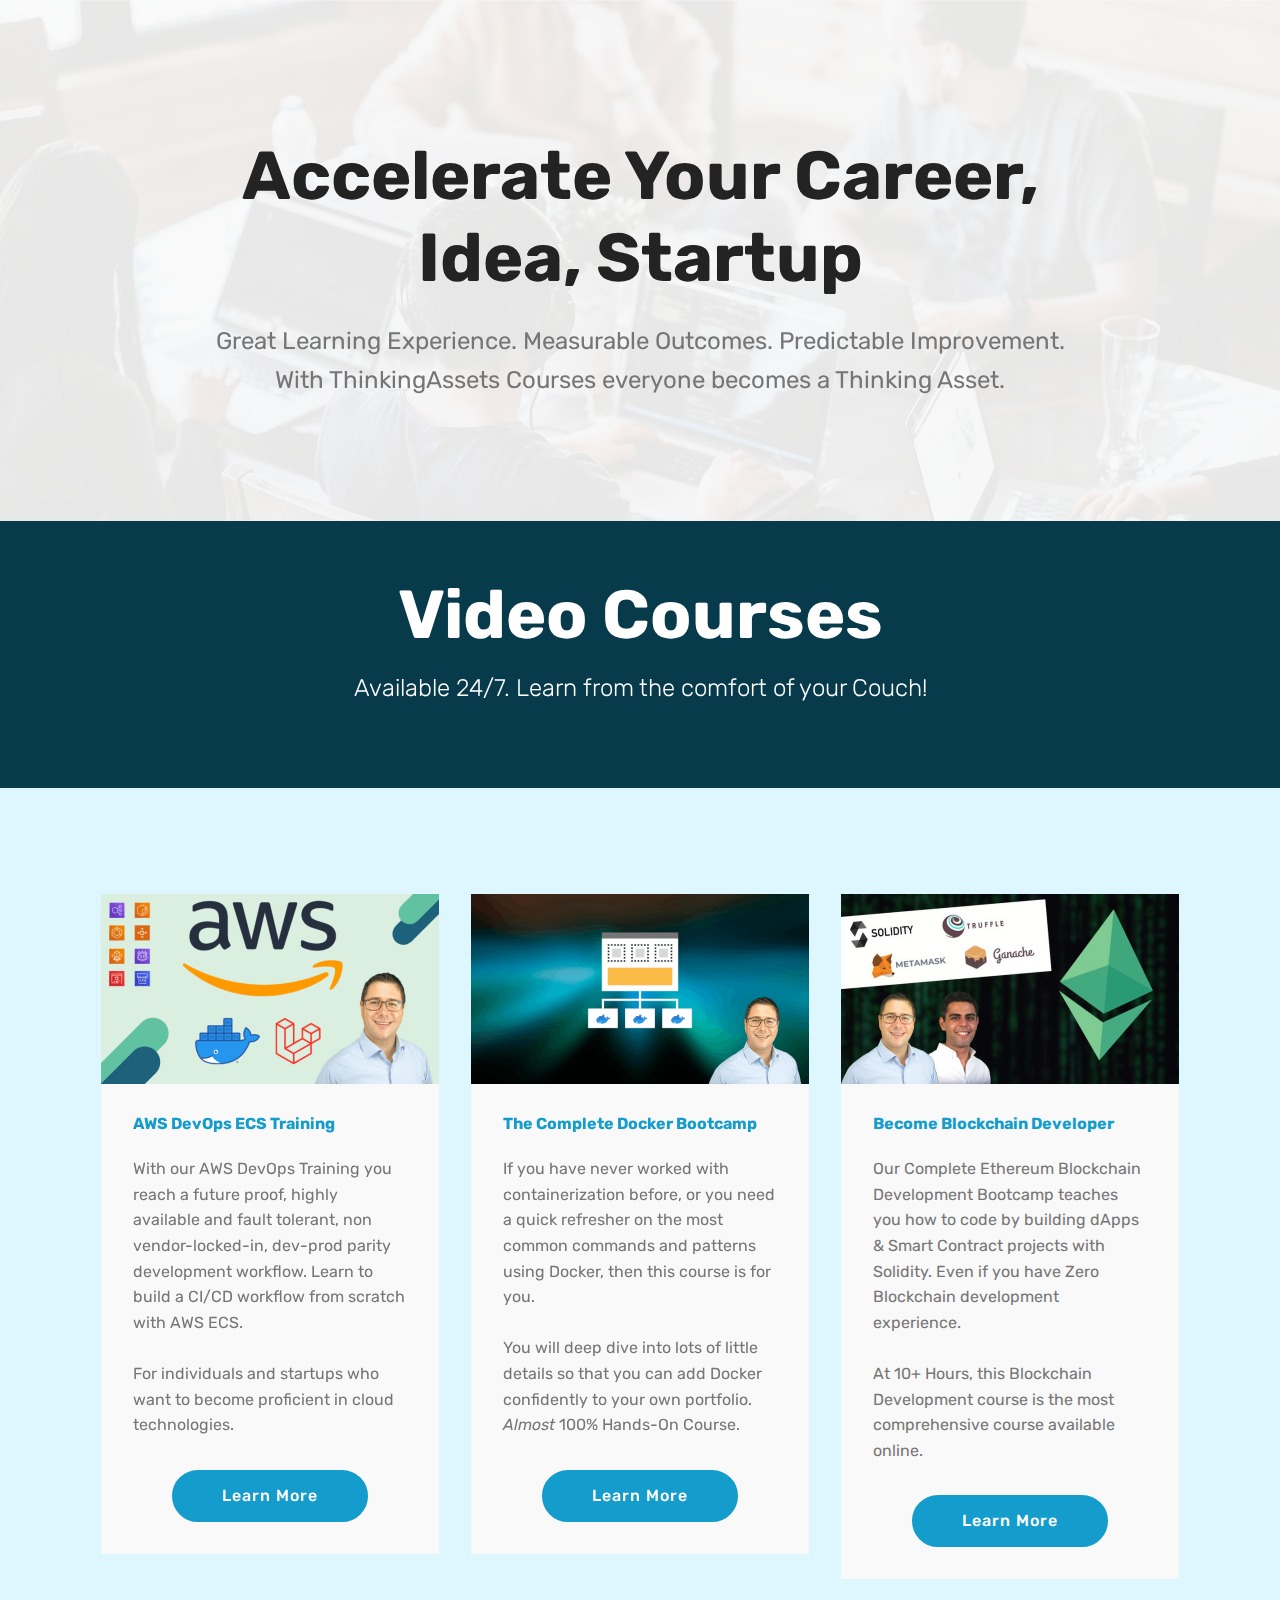
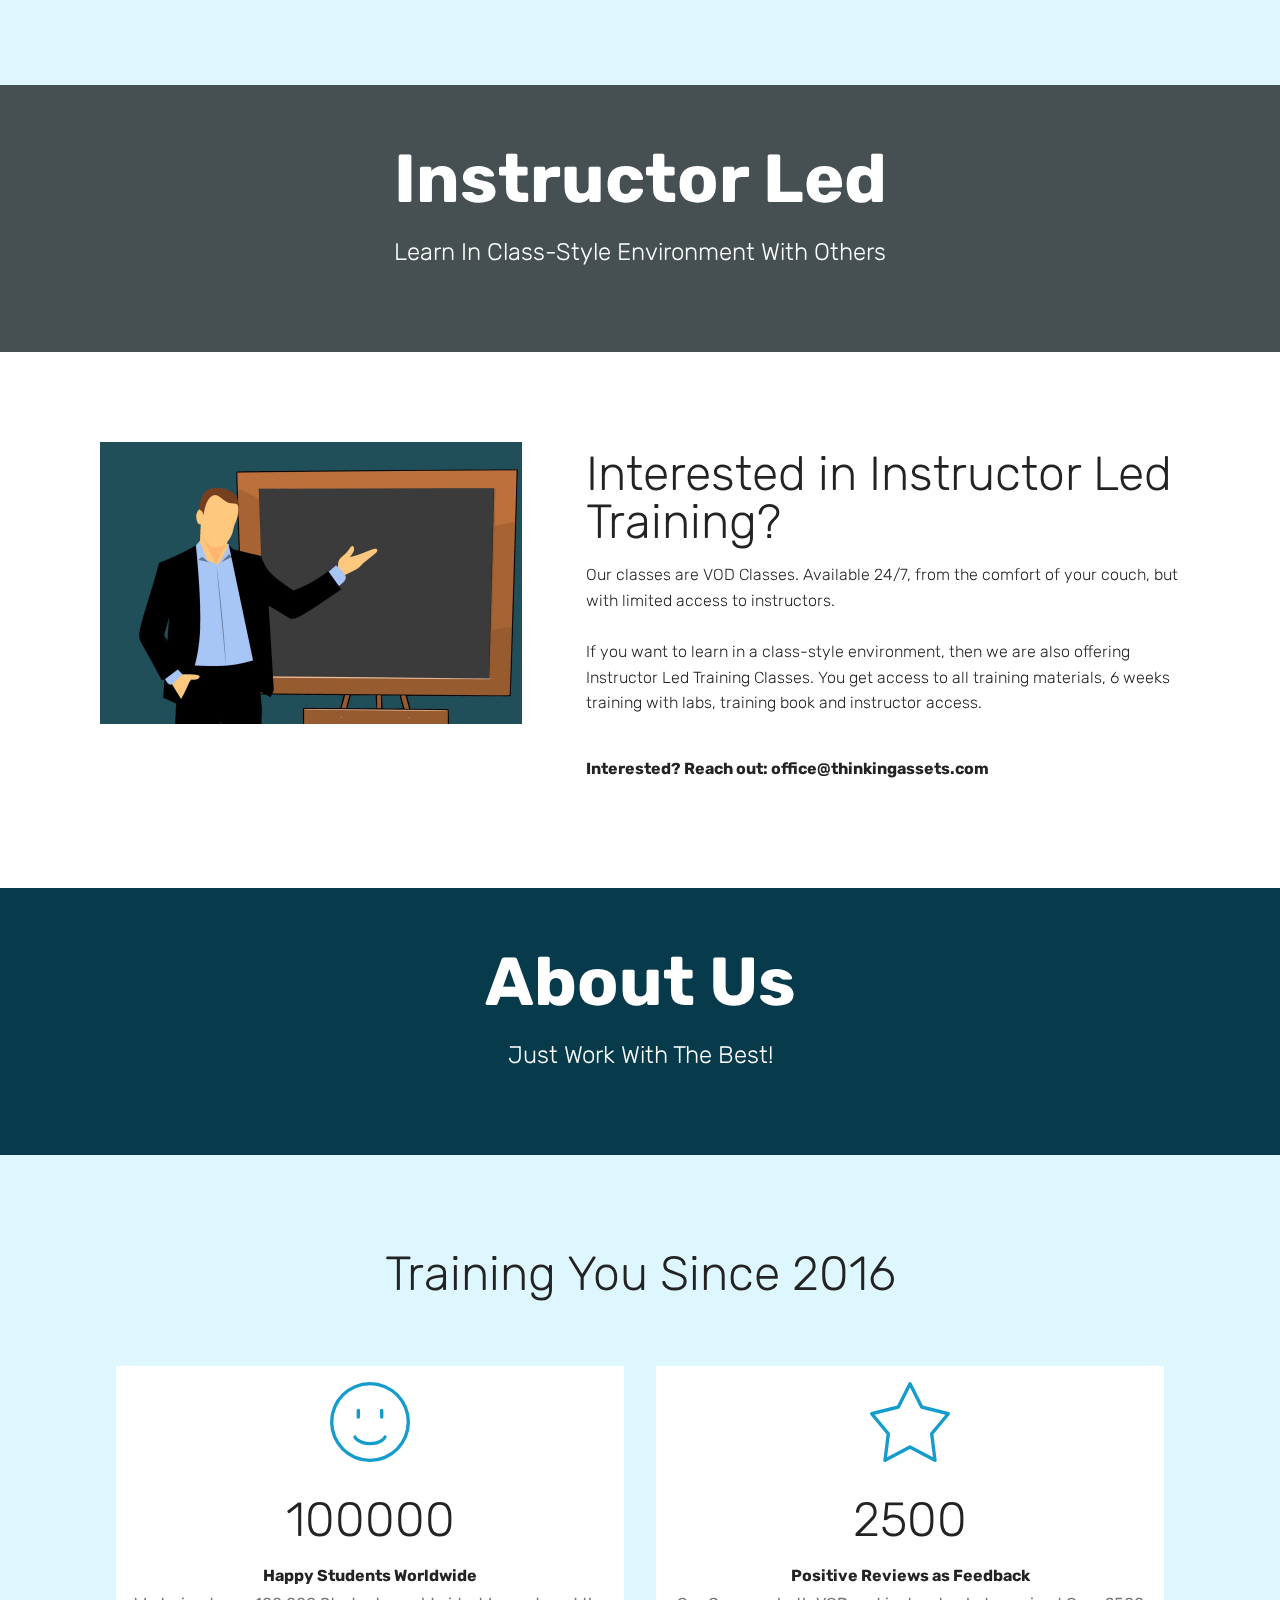
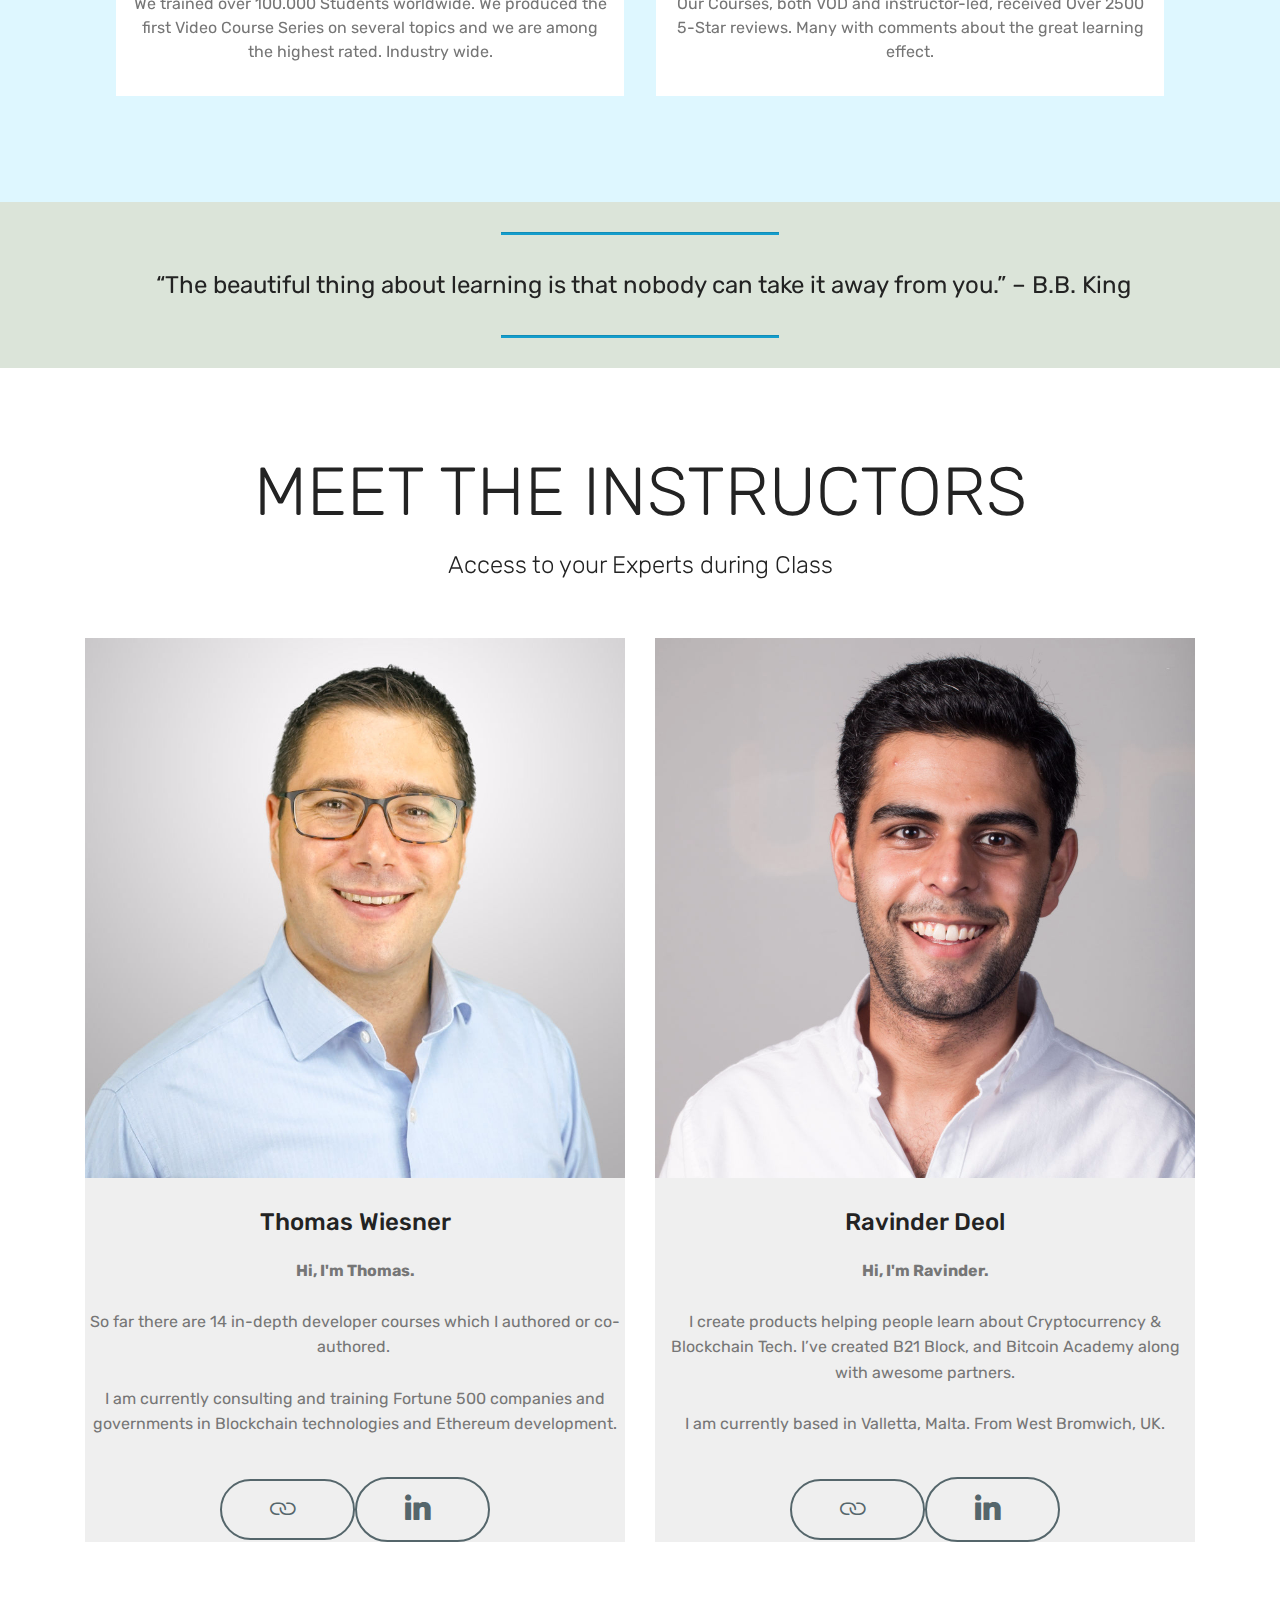
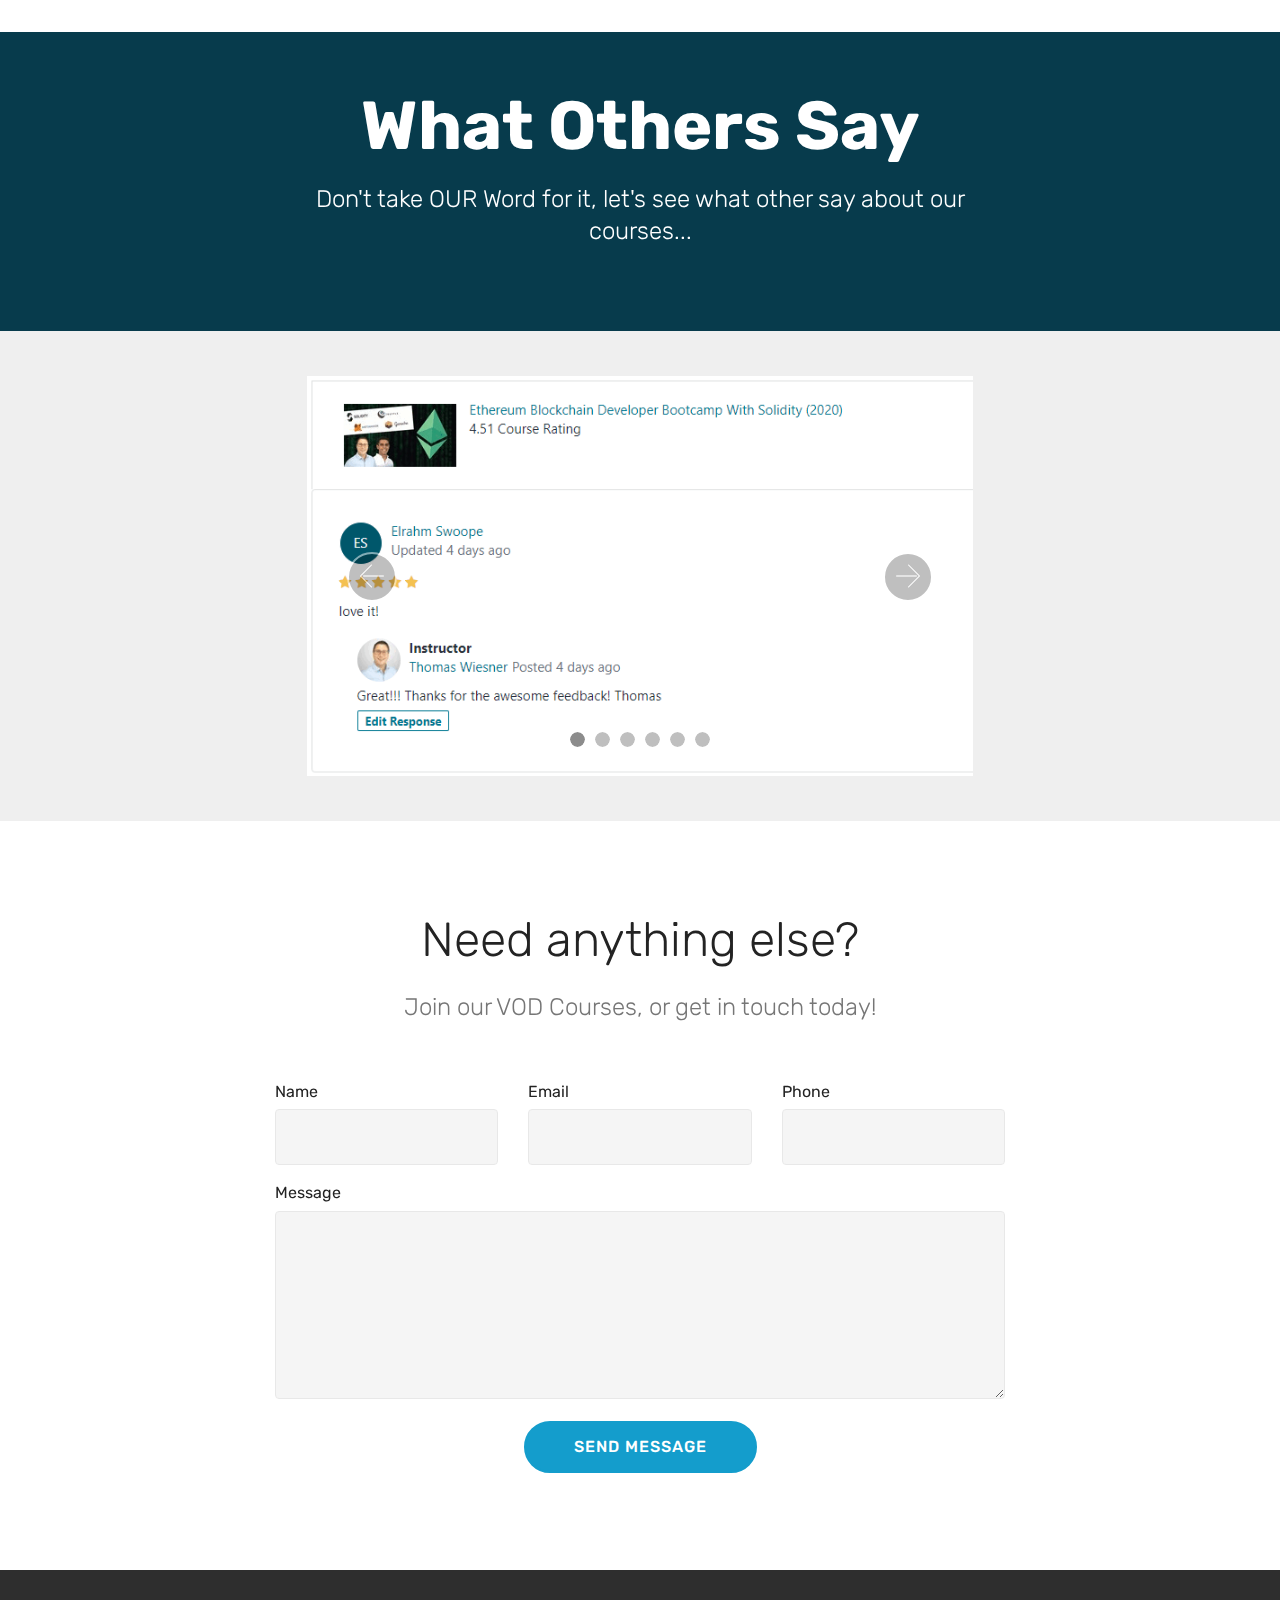
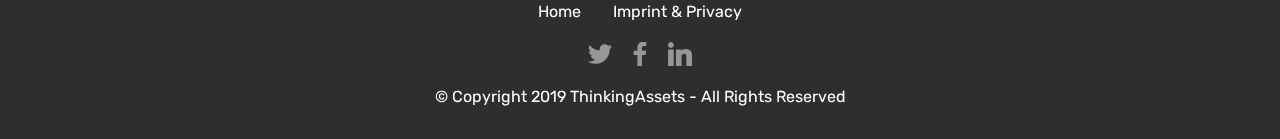
==== commit 9b337212: "updated background color" ====
--- a/index.html
+++ b/index.html
@@ -9,8 +9,9 @@
   <link rel="shortcut icon" href="assets/images/asset-44x-128x81.png" type="image/x-icon">
   <meta name="description" content="ThinkingAssets trains Employees and Students on the fast-lane. Quick and to-the-point labs and presentations.">
   <title>Home - ThinkingAssets</title>
+  <link rel="stylesheet" href="assets/web/assets/mobirise-icons-bold/mobirise-icons-bold.css">
+  <link rel="stylesheet" href="assets/font-awesome/css/font-awesome.css">
   <link rel="stylesheet" href="assets/web/assets/mobirise-icons/mobirise-icons.css">
-  <link rel="stylesheet" href="assets/font-awesome/css/font-awesome.css">
   <link rel="stylesheet" href="assets/tether/tether.min.css">
   <link rel="stylesheet" href="assets/bootstrap/css/bootstrap.min.css">
   <link rel="stylesheet" href="assets/bootstrap/css/bootstrap-grid.min.css">
@@ -35,15 +36,34 @@
             <div class="col-md-10 align-center">
                 <h1 class="mbr-section-title mbr-bold pb-3 mbr-fonts-style display-1">Accelerate Your Career, Idea, Startup</h1>
                 
-                <p class="mbr-text pb-3 mbr-fonts-style display-5">Great Learning Experience. Measurable Outcomes. Predictable Improvement. <br>With ThinkingAssets Courses everyone becomes a Thinking Asset.</p>
-                
-            </div>
-        </div>
-    </div>
-
-</section>
-
-<section class="engine"><a href="https://mobirise.info/x">css templates</a></section><section class="features3 cid-rXwv3Z7czw" id="features3-1r">
+                <p class="mbr-text pb-3 mbr-fonts-style display-5">Great Learning Experience. Measurable Outcomes. Predictable Improvement. 
+<br>With ThinkingAssets Courses everyone becomes a Thinking Asset.</p>
+                
+            </div>
+        </div>
+    </div>
+
+</section>
+
+<section class="engine"><a href="https://mobirise.info/v">html templates</a></section><section class="mbr-section content5 cid-rXwBjuFV0P" id="content5-1w">
+
+    
+
+    
+
+    <div class="container">
+        <div class="media-container-row">
+            <div class="title col-12 col-md-8">
+                <h2 class="align-center mbr-bold mbr-white pb-3 mbr-fonts-style display-1">Video Courses</h2>
+                <h3 class="mbr-section-subtitle align-center mbr-light mbr-white pb-3 mbr-fonts-style display-5">Available 24/7. Learn from the comfort of your Couch!</h3>
+                
+                
+            </div>
+        </div>
+    </div>
+</section>
+
+<section class="features3 cid-rXwv3Z7czw" id="features3-1r">
 
     
 
@@ -104,6 +124,26 @@
     </div>
 </section>
 
+<section class="mbr-section content5 cid-rXwByTNyCl" id="content5-1x">
+
+    
+
+    
+
+    <div class="container">
+        <div class="media-container-row">
+            <div class="title col-12 col-md-8">
+                <h2 class="align-center mbr-bold mbr-white pb-3 mbr-fonts-style display-1">
+                    Instructor Led</h2>
+                <h3 class="mbr-section-subtitle align-center mbr-light mbr-white pb-3 mbr-fonts-style display-5">
+                    Learn In Class-Style Environment With Others</h3>
+                
+                
+            </div>
+        </div>
+    </div>
+</section>
+
 <section class="services2 cid-rmtS2OmuKI" id="services2-1j">
     <!---->
     
@@ -131,6 +171,25 @@
     </div>
 </section>
 
+<section class="mbr-section content5 cid-rXwBLwMmXo" id="content5-1y">
+
+    
+
+    
+
+    <div class="container">
+        <div class="media-container-row">
+            <div class="title col-12 col-md-8">
+                <h2 class="align-center mbr-bold mbr-white pb-3 mbr-fonts-style display-1">
+                    About Us</h2>
+                <h3 class="mbr-section-subtitle align-center mbr-light mbr-white pb-3 mbr-fonts-style display-5">Just Work With The Best!</h3>
+                
+                
+            </div>
+        </div>
+    </div>
+</section>
+
 <section class="counters1 counters cid-rkiXSmQtNb" id="counters1-2">
 
     
@@ -138,8 +197,8 @@
     
 
     <div class="container">
-        <h2 class="mbr-section-title pb-3 align-center mbr-fonts-style display-2">Why Us?</h2>
-        <h3 class="mbr-section-subtitle mbr-fonts-style display-5">We are Training You since 2016!</h3>
+        <h2 class="mbr-section-title pb-3 align-center mbr-fonts-style display-2">Training You Since 2016</h2>
+        
 
         <div class="container pt-4 mt-2">
             <div class="media-container-row">
@@ -150,10 +209,10 @@
                         </div>
 
                         <div class="card-text">
-                            <h3 class="count pt-3 pb-3 mbr-fonts-style display-2">120000</h3>
+                            <h3 class="count pt-3 pb-3 mbr-fonts-style display-2">100000</h3>
                             <h4 class="mbr-content-title mbr-bold mbr-fonts-style display-7">Happy Students Worldwide</h4>
                             <p class="mbr-content-text mbr-fonts-style display-7">
-                                We trained over 120.000 Students worldwide. We produced the first Video Course Series on several topics and we are among the highest rated. Industry wide.</p>
+                                We trained over 100.000 Students worldwide. We produced the first Video Course Series on several topics and we are among the highest rated. Industry wide.</p>
                         </div>
                     </div>
                 </div>
@@ -181,67 +240,151 @@
    </div>
 </section>
 
-<section class="testimonials5 cid-rkjVJWMVJf" id="testimonials5-c">
-
-    
-
-    
+<section class="mbr-section article content9 cid-rXwEzik86B" id="content9-22">
+    
+     
+
+    <div class="container">
+        <div class="inner-container" style="width: 100%;">
+            <hr class="line" style="width: 25%;">
+            <div class="section-text align-center mbr-fonts-style display-5">&nbsp;“The beautiful thing about learning is that nobody can take it away from you.” – B.B. King</div>
+            <hr class="line" style="width: 25%;">
+        </div>
+        </div>
+</section>
+
+<section class="services1 cid-rXwADsuoYo" id="services1-1t">
+    <!---->
+    
+    <!---->
+    <!--Overlay-->
+    
+    <!--Container-->
+    <div class="container">
+        <div class="row justify-content-center">
+            <!--Titles-->
+            <div class="title pb-5 col-12">
+                <h2 class="align-left pb-3 mbr-fonts-style display-1">MEET THE INSTRUCTORS</h2>
+                <h3 class="mbr-section-subtitle mbr-light mbr-fonts-style display-5">Access to your Experts during Class</h3>
+            </div>
+            <!--Card-1-->
+            <div class="card col-12 col-md-6">
+                <div class="card-wrapper">
+                    <div class="card-img">
+                        <img src="assets/images/thomas-portrait-gradient.png-1-1080x864.jpg" alt="Mobirise" title="">
+                    </div>
+                    <div class="card-box">
+                        <h4 class="card-title mbr-fonts-style display-5">Thomas Wiesner</h4>
+                        <p class="mbr-text mbr-fonts-style display-7"><strong>Hi, I'm Thomas. 
+<br></strong><br>So far there are 14 in-depth developer courses which I authored or co-authored.&nbsp;<br><br>I am currently consulting and training Fortune 500 companies and governments in Blockchain technologies and Ethereum development. <br></p>
+                        <!--Btn-->
+                        <div class="mbr-section-btn align-center"><a href="https://vomtom.at" class="btn btn-warning-outline display-4"><span class="mbrib-link mbr-iconfont mbr-iconfont-btn"></span></a>  <a href="https://www.linkedin.com/in/thomas-wiesner" class="btn btn-warning-outline display-4"><span class="socicon socicon-linkedin mbr-iconfont mbr-iconfont-btn"></span></a></div>
+                    </div>
+                </div>
+            </div>
+            <!--Card-2-->
+            <div class="card col-12 col-md-6 last-child">
+                <div class="card-wrapper">
+                    <div class="card-img">
+                        <img src="assets/images/img-9723-1080x1620.jpg" alt="Mobirise" title="">
+                    </div>
+                    <div class="card-box">
+                        <h4 class="card-title mbr-fonts-style display-5">Ravinder Deol</h4>
+                        <p class="mbr-text mbr-fonts-style display-7"><strong>Hi, I'm Ravinder. 
+<br></strong>
+<br>I create products helping people learn about Cryptocurrency &amp; Blockchain Tech. I’ve created B21 Block, and Bitcoin Academy along with awesome partners. 
+<br>
+<br>I am currently based in Valletta, Malta. From West Bromwich, UK. <br></p>
+                        <!--Btn-->
+                        <div class="mbr-section-btn align-center"><a href="https://b21block.com" class="btn btn-warning-outline display-4"><span class="mbrib-link mbr-iconfont mbr-iconfont-btn"></span></a> <a href="https://www.linkedin.com/in/ravinderdeol/" class="btn btn-warning-outline display-4"><span class="socicon socicon-linkedin mbr-iconfont mbr-iconfont-btn"></span></a></div>
+                    </div>
+                </div>
+            </div>
+            <!--Card-3-->
+            
+            <!--Card-4-->
+            
+        </div>
+    </div>
+</section>
+
+<section class="mbr-section content5 cid-rXwDLQxuPx" id="content5-21">
+
+    
+
+    
+
     <div class="container">
         <div class="media-container-row">
-            <div class="title col-12 align-center">
-                <h2 class="pb-3 mbr-fonts-style display-2">
-                    WHAT OUR FANTASTIC STUDENTS SAY
-                </h2>
-                <h3 class="mbr-section-subtitle mbr-light pb-3 mbr-fonts-style display-5">Just Some Of The Latest Reviews</h3>
-            </div>
-        </div>
-    </div>
-
-    <div class="container">
-        <div class="media-container-column">
-            
-
-            
-        <div class="mbr-testimonial align-center col-12 col-md-10">
-                <div class="panel-item">
-                    <div class="card-block">
-                        
-                        <p class="mbr-text mbr-fonts-style mbr-white display-7">
-                           This is an excellent ALL IN ONE course for Ethereum Developers. Absolutely amazing content and very well organized and nicely presented too. Blockchain development is not just a software development as there are a lot of things which are important from a decentralization point of view. Hence it becomes very important to understand and clear out your core concepts at the very initial stage. I think this course is KEY here. This course not only focuses on providing answers but SOLUTIONS to all the challenges related to Ethereum Blockchain development. Ravinder and Thomas have MASTERY ON SOLVING MYSTERIES of Blockchain world. Bravo !!
-                        </p>
-                    </div>
-                    <div class="card-footer">
-                        <div class="mbr-author-name mbr-bold mbr-fonts-style mbr-white display-7">Amit Savargaonkar
-</div>
-                        
-                    </div>
-                </div>
-            </div><div class="mbr-testimonial align-center col-12 col-md-10">
-                <div class="panel-item">
-                    <div class="card-block">
-                        
-                        <p class="mbr-text mbr-fonts-style mbr-white display-7">Ravinder needs to be globally recognized as Cryptocurrency Expert &amp; Best-seller Trainer. Love his patience, and his 1:1 interactions with students.</p>
-                    </div>
-                    <div class="card-footer">
-                        <div class="mbr-author-name mbr-bold mbr-fonts-style mbr-white display-7">Rupa Patil
-</div>
-                        
-                    </div>
-                </div>
-            </div><div class="mbr-testimonial align-center col-12 col-md-10">
-                <div class="panel-item">
-                    <div class="card-block">
-                        
-                        <p class="mbr-text mbr-fonts-style mbr-white display-7">Brilliant tutors, easy to follow and take notes. As a beginner, I had to review several technical lectures, glad I did! A must "go to" in my learning curve portfolio. Thank you all!</p>
-                    </div>
-                    <div class="card-footer">
-                        <div class="mbr-author-name mbr-bold mbr-fonts-style mbr-white display-7">Vanja Solomichev
-</div>
-                        
-                    </div>
-                </div>
-            </div></div>
-    </div>   
+            <div class="title col-12 col-md-8">
+                <h2 class="align-center mbr-bold mbr-white pb-3 mbr-fonts-style display-1">
+                    What Others Say</h2>
+                <h3 class="mbr-section-subtitle align-center mbr-light mbr-white pb-3 mbr-fonts-style display-5">
+                    Don't take OUR Word for it, let's see what other say about our courses...</h3>
+                
+                
+            </div>
+        </div>
+    </div>
+</section>
+
+<section class="carousel slide cid-rXwCymSr7A" data-interval="false" id="slider2-20">
+
+    
+    <div class="container content-slider">
+        <div class="content-slider-wrap">
+            <div><div class="mbr-slider slide carousel" data-pause="true" data-keyboard="false" data-ride="false" data-interval="false"><ol class="carousel-indicators"><li data-app-prevent-settings="" data-target="#slider2-20" class=" active" data-slide-to="0"></li><li data-app-prevent-settings="" data-target="#slider2-20" data-slide-to="1"></li><li data-app-prevent-settings="" data-target="#slider2-20" data-slide-to="2"></li><li data-app-prevent-settings="" data-target="#slider2-20" data-slide-to="3"></li><li data-app-prevent-settings="" data-target="#slider2-20" data-slide-to="4"></li><li data-app-prevent-settings="" data-target="#slider2-20" data-slide-to="5"></li></ol><div class="carousel-inner" role="listbox"><div class="carousel-item slider-fullscreen-image active" data-bg-video-slide="false" style="background-image: url(assets/images/2020-04-29-08-03-02-window-1339x445.png);"><div class="container container-slide"><div class="image_wrapper"><img src="assets/images/2020-04-29-08-03-02-window-1339x445.png"><div class="carousel-caption justify-content-center"><div class="col-10 align-center"></div></div></div></div></div><div class="carousel-item slider-fullscreen-image" data-bg-video-slide="false" style="background-image: url(assets/images/2020-04-29-08-05-25-window-1342x547.png);"><div class="container container-slide"><div class="image_wrapper"><img src="assets/images/2020-04-29-08-05-25-window-1342x547.png"><div class="carousel-caption justify-content-center"><div class="col-10 align-center"></div></div></div></div></div><div class="carousel-item slider-fullscreen-image" data-bg-video-slide="false" style="background-image: url(assets/images/2020-04-29-08-05-40-window-1336x521.png);"><div class="container container-slide"><div class="image_wrapper"><img src="assets/images/2020-04-29-08-05-40-window-1336x521.png"><div class="carousel-caption justify-content-center"><div class="col-10 align-center"></div></div></div></div></div><div class="carousel-item slider-fullscreen-image" data-bg-video-slide="false" style="background-image: url(assets/images/2020-04-29-08-05-54-window-1336x516.png);"><div class="container container-slide"><div class="image_wrapper"><img src="assets/images/2020-04-29-08-05-54-window-1336x516.png"><div class="carousel-caption justify-content-center"><div class="col-10 align-center"></div></div></div></div></div><div class="carousel-item slider-fullscreen-image" data-bg-video-slide="false" style="background-image: url(assets/images/2020-04-29-08-06-05-window-1335x519.png);"><div class="container container-slide"><div class="image_wrapper"><img src="assets/images/2020-04-29-08-06-05-window-1335x519.png"><div class="carousel-caption justify-content-center"><div class="col-10 align-center"></div></div></div></div></div><div class="carousel-item slider-fullscreen-image" data-bg-video-slide="false" style="background-image: url(assets/images/2020-04-29-08-06-27-window-1336x566.png);"><div class="container container-slide"><div class="image_wrapper"><img src="assets/images/2020-04-29-08-06-27-window-1336x566.png"><div class="carousel-caption justify-content-center"><div class="col-10 align-center"></div></div></div></div></div></div><a data-app-prevent-settings="" class="carousel-control carousel-control-prev" role="button" data-slide="prev" href="#slider2-20"><span aria-hidden="true" class="mbri-left mbr-iconfont"></span><span class="sr-only">Previous</span></a><a data-app-prevent-settings="" class="carousel-control carousel-control-next" role="button" data-slide="next" href="#slider2-20"><span aria-hidden="true" class="mbri-right mbr-iconfont"></span><span class="sr-only">Next</span></a></div></div> 
+        </div>
+    </div>
+</section>
+
+<section class="mbr-section form1 cid-rXwFEfkSA7" id="form1-24">
+
+    
+
+    
+    <div class="container">
+        <div class="row justify-content-center">
+            <div class="title col-12 col-lg-8">
+                <h2 class="mbr-section-title align-center pb-3 mbr-fonts-style display-2">
+                    Need anything else?</h2>
+                <h3 class="mbr-section-subtitle align-center mbr-light pb-3 mbr-fonts-style display-5">Join our VOD Courses, or get in touch today!</h3>
+            </div>
+        </div>
+    </div>
+    <div class="container">
+        <div class="row justify-content-center">
+            <div class="media-container-column col-lg-8" data-form-type="formoid">
+                <!---Formbuilder Form--->
+                <form action="https://mobirise.com/" method="POST" class="mbr-form form-with-styler" data-form-title="Mobirise Form"><input type="hidden" name="email" data-form-email="true" value="gU/Jck5vvKR3d/WJxvlp4Z7p3djWCnnlBF/tiiLBuEb7wEYRKx/Gq0DiQNPUaIskvfHGKeDrpESTKWN2L838tzWYBnEcElgMZ+bkOTH5Jyh1wY+DjPWM/PftVe7VMPUJ">
+                    <div class="row row-sm-offset">
+                        <div hidden="hidden" data-form-alert="" class="alert alert-success col-12">Thanks for filling out the form!</div>
+                        <div hidden="hidden" data-form-alert-danger="" class="alert alert-danger col-12">
+                        </div>
+                    </div>
+                    <div class="dragArea row row-sm-offset">
+                        <div class="col-md-4  form-group" data-for="name">
+                            <label for="name-form1-24" class="form-control-label mbr-fonts-style display-7">Name</label>
+                            <input type="text" name="name" data-form-field="Name" required="required" class="form-control display-7" id="name-form1-24">
+                        </div>
+                        <div class="col-md-4  form-group" data-for="email">
+                            <label for="email-form1-24" class="form-control-label mbr-fonts-style display-7">Email</label>
+                            <input type="email" name="email" data-form-field="Email" required="required" class="form-control display-7" id="email-form1-24">
+                        </div>
+                        <div data-for="phone" class="col-md-4  form-group">
+                            <label for="phone-form1-24" class="form-control-label mbr-fonts-style display-7">Phone</label>
+                            <input type="tel" name="phone" data-form-field="Phone" class="form-control display-7" id="phone-form1-24">
+                        </div>
+                        <div data-for="message" class="col-md-12 form-group">
+                            <label for="message-form1-24" class="form-control-label mbr-fonts-style display-7">Message</label>
+                            <textarea name="message" data-form-field="Message" class="form-control display-7" id="message-form1-24"></textarea>
+                        </div>
+                        <div class="col-md-12 input-group-btn align-center"><button type="submit" class="btn btn-primary btn-form display-4">SEND MESSAGE</button></div>
+                    </div>
+                </form><!---Formbuilder Form--->
+            </div>
+        </div>
+    </div>
 </section>
 
 <section once="" class="cid-rkj2U08ljC" id="footer7-6">
@@ -297,10 +440,15 @@
   <script src="assets/popper/popper.min.js"></script>
   <script src="assets/tether/tether.min.js"></script>
   <script src="assets/bootstrap/js/bootstrap.min.js"></script>
+  <script src="assets/viewportchecker/jquery.viewportchecker.js"></script>
+  <script src="assets/ytplayer/jquery.mb.ytplayer.min.js"></script>
+  <script src="assets/vimeoplayer/jquery.mb.vimeo_player.js"></script>
+  <script src="assets/bootstrapcarouselswipe/bootstrap-carousel-swipe.js"></script>
+  <script src="assets/smoothscroll/smooth-scroll.js"></script>
   <script src="assets/parallax/jarallax.min.js"></script>
-  <script src="assets/viewportchecker/jquery.viewportchecker.js"></script>
-  <script src="assets/smoothscroll/smooth-scroll.js"></script>
   <script src="assets/theme/js/script.js"></script>
+  <script src="assets/slidervideo/script.js"></script>
+  <script src="assets/formoid/formoid.min.js"></script>
   
   <!--Start of Tawk.to Script-->
 <script type="text/javascript">
--- a/assets/web/assets/mobirise-icons-bold/mobirise-icons-bold.css
+++ b/assets/web/assets/mobirise-icons-bold/mobirise-icons-bold.css
@@ -0,0 +1,476 @@
+@font-face {
+  font-family: 'mobirise-icons-bold';
+  src:  url('mobirise-icons-bold.eot?m1l4yr');
+  src:  url('mobirise-icons-bold.eot?m1l4yr#iefix') format('embedded-opentype'),
+    url('mobirise-icons-bold.ttf?m1l4yr') format('truetype'),
+    url('mobirise-icons-bold.woff?m1l4yr') format('woff'),
+    url('mobirise-icons-bold.svg?m1l4yr#mobirise-icons-bold') format('svg');
+  font-weight: normal;
+  font-style: normal;
+}
+
+[class^="mbrib-"], [class*="mbrib-"] {
+  /* use !important to prevent issues with browser extensions that change fonts */
+  font-family: 'mobirise-icons-bold' !important;
+  speak: none;
+  font-style: normal;
+  font-weight: normal;
+  font-variant: normal;
+  text-transform: none;
+  line-height: 1;
+
+  /* Better Font Rendering =========== */
+  -webkit-font-smoothing: antialiased;
+  -moz-osx-font-smoothing: grayscale;
+}
+
+.mbrib-add-submenu:before {
+  content: "\e900";
+}
+.mbrib-alert:before {
+  content: "\e901";
+}
+.mbrib-align-center:before {
+  content: "\e902";
+}
+.mbrib-align-justify:before {
+  content: "\e903";
+}
+.mbrib-align-left:before {
+  content: "\e904";
+}
+.mbrib-align-right:before {
+  content: "\e905";
+}
+.mbrib-android:before {
+  content: "\e906";
+}
+.mbrib-apple:before {
+  content: "\e907";
+}
+.mbrib-arrow-down:before {
+  content: "\e908";
+}
+.mbrib-arrow-next:before {
+  content: "\e909";
+}
+.mbrib-arrow-prev:before {
+  content: "\e90a";
+}
+.mbrib-arrow-up:before {
+  content: "\e90b";
+}
+.mbrib-bold:before {
+  content: "\e90c";
+}
+.mbrib-bookmark:before {
+  content: "\e90d";
+}
+.mbrib-bootstrap:before {
+  content: "\e90e";
+}
+.mbrib-briefcase:before {
+  content: "\e90f";
+}
+.mbrib-browse:before {
+  content: "\e910";
+}
+.mbrib-bulleted-list:before {
+  content: "\e911";
+}
+.mbrib-calendar:before {
+  content: "\e912";
+}
+.mbrib-camera:before {
+  content: "\e913";
+}
+.mbrib-cart-add:before {
+  content: "\e914";
+}
+.mbrib-cart-full:before {
+  content: "\e915";
+}
+.mbrib-cash:before {
+  content: "\e916";
+}
+.mbrib-change-style:before {
+  content: "\e917";
+}
+.mbrib-chat:before {
+  content: "\e918";
+}
+.mbrib-clock:before {
+  content: "\e919";
+}
+.mbrib-close:before {
+  content: "\e91a";
+}
+.mbrib-cloud:before {
+  content: "\e91b";
+}
+.mbrib-code:before {
+  content: "\e91c";
+}
+.mbrib-contact-form:before {
+  content: "\e91d";
+}
+.mbrib-credit-card:before {
+  content: "\e91e";
+}
+.mbrib-cursor-click:before {
+  content: "\e91f";
+}
+.mbrib-cust-feedback:before {
+  content: "\e920";
+}
+.mbrib-database:before {
+  content: "\e921";
+}
+.mbrib-delivery:before {
+  content: "\e922";
+}
+.mbrib-desktop:before {
+  content: "\e923";
+}
+.mbrib-devices:before {
+  content: "\e924";
+}
+.mbrib-down:before {
+  content: "\e925";
+}
+.mbrib-download:before {
+  content: "\e926";
+}
+.mbrib-drag-n-drop:before {
+  content: "\e927";
+}
+.mbrib-drag-n-drop2:before {
+  content: "\e928";
+}
+.mbrib-edit:before {
+  content: "\e929";
+}
+.mbrib-edit2:before {
+  content: "\e92a";
+}
+.mbrib-error:before {
+  content: "\e92b";
+}
+.mbrib-extension:before {
+  content: "\e92c";
+}
+.mbrib-features:before {
+  content: "\e92d";
+}
+.mbrib-file:before {
+  content: "\e92e";
+}
+.mbrib-flag:before {
+  content: "\e92f";
+}
+.mbrib-folder:before {
+  content: "\e930";
+}
+.mbrib-gift:before {
+  content: "\e931";
+}
+.mbrib-github:before {
+  content: "\e932";
+}
+.mbrib-globe-2:before {
+  content: "\e933";
+}
+.mbrib-globe:before {
+  content: "\e934";
+}
+.mbrib-growing-chart:before {
+  content: "\e935";
+}
+.mbrib-hearth:before {
+  content: "\e936";
+}
+.mbrib-help:before {
+  content: "\e937";
+}
+.mbrib-home:before {
+  content: "\e938";
+}
+.mbrib-hot-cup:before {
+  content: "\e939";
+}
+.mbrib-idea:before {
+  content: "\e93a";
+}
+.mbrib-image-gallery:before {
+  content: "\e93b";
+}
+.mbrib-image-slider:before {
+  content: "\e93c";
+}
+.mbrib-info:before {
+  content: "\e93d";
+}
+.mbrib-italic:before {
+  content: "\e93e";
+}
+.mbrib-key:before {
+  content: "\e93f";
+}
+.mbrib-laptop:before {
+  content: "\e940";
+}
+.mbrib-layers:before {
+  content: "\e941";
+}
+.mbrib-left-right:before {
+  content: "\e942";
+}
+.mbrib-left:before {
+  content: "\e943";
+}
+.mbrib-letter:before {
+  content: "\e944";
+}
+.mbrib-like:before {
+  content: "\e945";
+}
+.mbrib-link:before {
+  content: "\e946";
+}
+.mbrib-lock:before {
+  content: "\e947";
+}
+.mbrib-login:before {
+  content: "\e948";
+}
+.mbrib-logout:before {
+  content: "\e949";
+}
+.mbrib-magic-stick:before {
+  content: "\e94a";
+}
+.mbrib-map-pin:before {
+  content: "\e94b";
+}
+.mbrib-menu:before {
+  content: "\e94c";
+}
+.mbrib-mobile:before {
+  content: "\e94d";
+}
+.mbrib-mobile2:before {
+  content: "\e94e";
+}
+.mbrib-mobirise:before {
+  content: "\e94f";
+}
+.mbrib-more-horizontal:before {
+  content: "\e950";
+}
+.mbrib-more-vertical:before {
+  content: "\e951";
+}
+.mbrib-music:before {
+  content: "\e952";
+}
+.mbrib-new-file:before {
+  content: "\e953";
+}
+.mbrib-numbered-list:before {
+  content: "\e954";
+}
+.mbrib-opened-folder:before {
+  content: "\e955";
+}
+.mbrib-pages:before {
+  content: "\e956";
+}
+.mbrib-paper-plane:before {
+  content: "\e957";
+}
+.mbrib-paperclip:before {
+  content: "\e958";
+}
+.mbrib-photo:before {
+  content: "\e959";
+}
+.mbrib-photos:before {
+  content: "\e95a";
+}
+.mbrib-pin:before {
+  content: "\e95b";
+}
+.mbrib-play:before {
+  content: "\e95c";
+}
+.mbrib-plus:before {
+  content: "\e95d";
+}
+.mbrib-preview:before {
+  content: "\e95e";
+}
+.mbrib-print:before {
+  content: "\e95f";
+}
+.mbrib-protect:before {
+  content: "\e960";
+}
+.mbrib-question:before {
+  content: "\e961";
+}
+.mbrib-quote-left:before {
+  content: "\e962";
+}
+.mbrib-quote-right:before {
+  content: "\e963";
+}
+.mbrib-redo:before {
+  content: "\e964";
+}
+.mbrib-refresh:before {
+  content: "\e965";
+}
+.mbrib-responsive:before {
+  content: "\e966";
+}
+.mbrib-right:before {
+  content: "\e967";
+}
+.mbrib-rocket:before {
+  content: "\e968";
+}
+.mbrib-sad-face:before {
+  content: "\e969";
+}
+.mbrib-sale:before {
+  content: "\e96a";
+}
+.mbrib-save:before {
+  content: "\e96b";
+}
+.mbrib-search:before {
+  content: "\e96c";
+}
+.mbrib-setting:before {
+  content: "\e96d";
+}
+.mbrib-setting2:before {
+  content: "\e96e";
+}
+.mbrib-setting3:before {
+  content: "\e96f";
+}
+.mbrib-share:before {
+  content: "\e970";
+}
+.mbrib-shopping-bag:before {
+  content: "\e971";
+}
+.mbrib-shopping-basket:before {
+  content: "\e972";
+}
+.mbrib-shopping-cart:before {
+  content: "\e973";
+}
+.mbrib-sites:before {
+  content: "\e974";
+}
+.mbrib-smile-face:before {
+  content: "\e975";
+}
+.mbrib-speed:before {
+  content: "\e976";
+}
+.mbrib-star:before {
+  content: "\e977";
+}
+.mbrib-success:before {
+  content: "\e978";
+}
+.mbrib-sun:before {
+  content: "\e979";
+}
+.mbrib-sun2:before {
+  content: "\e97a";
+}
+.mbrib-tablet-vertical:before {
+  content: "\e97b";
+}
+.mbrib-tablet:before {
+  content: "\e97c";
+}
+.mbrib-target:before {
+  content: "\e97d";
+}
+.mbrib-timer:before {
+  content: "\e97e";
+}
+.mbrib-to-ftp:before {
+  content: "\e97f";
+}
+.mbrib-to-local-drive:before {
+  content: "\e980";
+}
+.mbrib-touch-swipe:before {
+  content: "\e981";
+}
+.mbrib-touch:before {
+  content: "\e982";
+}
+.mbrib-trash:before {
+  content: "\e983";
+}
+.mbrib-underline:before {
+  content: "\e984";
+}
+.mbrib-undo:before {
+  content: "\e985";
+}
+.mbrib-unlink:before {
+  content: "\e986";
+}
+.mbrib-unlock:before {
+  content: "\e987";
+}
+.mbrib-up-down:before {
+  content: "\e988";
+}
+.mbrib-up:before {
+  content: "\e989";
+}
+.mbrib-update:before {
+  content: "\e98a";
+}
+.mbrib-upload:before {
+  content: "\e98b";
+}
+.mbrib-user:before {
+  content: "\e98c";
+}
+.mbrib-user2:before {
+  content: "\e98d";
+}
+.mbrib-users:before {
+  content: "\e98e";
+}
+.mbrib-video-play:before {
+  content: "\e98f";
+}
+.mbrib-video:before {
+  content: "\e990";
+}
+.mbrib-watch:before {
+  content: "\e991";
+}
+.mbrib-website-theme:before {
+  content: "\e992";
+}
+.mbrib-wifi:before {
+  content: "\e993";
+}
+.mbrib-windows:before {
+  content: "\e994";
+}
+.mbrib-zoom-out:before {
+  content: "\e995";
+}
--- a/assets/mobirise/css/mbr-additional.css
+++ b/assets/mobirise/css/mbr-additional.css
@@ -1390,10 +1390,15 @@
 .cid-rXwqWLeEqZ P {
   color: #767676;
 }
+.cid-rXwBjuFV0P {
+  padding-top: 60px;
+  padding-bottom: 60px;
+  background-color: #073b4c;
+}
 .cid-rXwv3Z7czw {
   padding-top: 90px;
   padding-bottom: 90px;
-  background-color: #ffffff;
+  background-color: #def7ff;
 }
 .cid-rXwv3Z7czw .card-box {
   padding: 0 2rem;
@@ -1430,10 +1435,15 @@
   box-shadow: 0px 0px 30px 0px rgba(0, 0, 0, 0.05);
   transition: box-shadow 0.3s;
 }
+.cid-rXwByTNyCl {
+  padding-top: 60px;
+  padding-bottom: 60px;
+  background-color: #465052;
+}
 .cid-rmtS2OmuKI {
   padding-top: 90px;
   padding-bottom: 90px;
-  background-color: #def7ff;
+  background-color: #ffffff;
 }
 .cid-rmtS2OmuKI .mbr-section-btn > * {
   margin: 0;
@@ -1497,10 +1507,15 @@
   text-decoration: line-through;
   color: #767676;
 }
+.cid-rXwBLwMmXo {
+  padding-top: 60px;
+  padding-bottom: 60px;
+  background-color: #073b4c;
+}
 .cid-rkiXSmQtNb {
   padding-top: 90px;
   padding-bottom: 90px;
-  background-color: #ffffff;
+  background-color: #def7ff;
 }
 .cid-rkiXSmQtNb h3 {
   text-align: center;
@@ -1513,7 +1528,7 @@
   color: #767676;
 }
 .cid-rkiXSmQtNb .panel-item {
-  background: #efefef;
+  background: #ffffff;
 }
 .cid-rkiXSmQtNb .card {
   word-wrap: break-word;
@@ -1522,61 +1537,378 @@
   font-size: 80px;
   color: #149dcc;
 }
-.cid-rkjVJWMVJf {
+.cid-rXwEzik86B {
+  padding-top: 30px;
+  padding-bottom: 30px;
+  background-color: #dbe4d9;
+}
+.cid-rXwEzik86B .line {
+  background-color: #149dcc;
+  color: #149dcc;
+  align: center;
+  height: 2px;
+  margin: 0 auto;
+}
+.cid-rXwEzik86B .section-text {
+  padding: 2rem 0;
+}
+.cid-rXwEzik86B .inner-container {
+  margin: 0 auto;
+}
+@media (max-width: 768px) {
+  .cid-rXwEzik86B .inner-container {
+    width: 100% !important;
+  }
+}
+.cid-rXwADsuoYo {
   padding-top: 90px;
   padding-bottom: 90px;
+  background-color: #ffffff;
+}
+.cid-rXwADsuoYo h4 {
+  font-weight: 500;
+  margin-bottom: 0;
+  text-align: left;
+  padding-top: 2rem;
+}
+.cid-rXwADsuoYo p {
+  margin-bottom: 0;
+  text-align: left;
+  padding-top: 1.5rem;
+}
+.cid-rXwADsuoYo .mbr-section-btn {
+  padding-top: 2.5rem;
+}
+.cid-rXwADsuoYo .mbr-section-btn a {
+  margin: 0;
+}
+.cid-rXwADsuoYo .mbr-text {
+  color: #767676;
+}
+.cid-rXwADsuoYo .card-wrapper {
+  height: 100%;
+  background: #efefef;
+}
+@media (max-width: 767px) {
+  .cid-rXwADsuoYo .card:not(.last-child) {
+    padding-bottom: 2rem;
+  }
+}
+.cid-rXwADsuoYo H2 {
+  text-align: center;
+}
+.cid-rXwADsuoYo .mbr-section-subtitle {
+  text-align: center;
+}
+.cid-rXwADsuoYo .card-title {
+  text-align: center;
+}
+.cid-rXwADsuoYo .mbr-text,
+.cid-rXwADsuoYo .mbr-section-btn {
+  text-align: center;
+}
+.cid-rXwDLQxuPx {
+  padding-top: 60px;
+  padding-bottom: 60px;
+  background-color: #073b4c;
+}
+.cid-rXwCymSr7A {
+  padding-top: 45px;
+  padding-bottom: 45px;
   background-color: #efefef;
 }
-.cid-rkjVJWMVJf .media-container-column {
+.cid-rXwCymSr7A .content-slider {
+  display: -webkit-flex;
+  justify-content: center;
+  -webkit-justify-content: center;
+}
+.cid-rXwCymSr7A .modal-body .close {
+  background: #1b1b1b;
+}
+.cid-rXwCymSr7A .modal-body .close span {
+  font-style: normal;
+}
+.cid-rXwCymSr7A .carousel-inner > .active,
+.cid-rXwCymSr7A .carousel-inner > .next,
+.cid-rXwCymSr7A .carousel-inner > .prev {
+  display: -webkit-flex;
+}
+.cid-rXwCymSr7A .carousel-control .icon-next,
+.cid-rXwCymSr7A .carousel-control .icon-prev {
+  margin-top: -18px;
+  font-size: 40px;
+  line-height: 27px;
+}
+.cid-rXwCymSr7A .carousel-control:hover {
+  background: #1b1b1b;
+  color: #fff;
+  opacity: 1;
+}
+@media (max-width: 767px) {
+  .cid-rXwCymSr7A .container .carousel-control {
+    margin-bottom: 0;
+  }
+  .cid-rXwCymSr7A .content-slider-wrap {
+    width: 100%!important;
+  }
+}
+.cid-rXwCymSr7A .boxed-slider {
+  position: relative;
+  padding: 93px 0;
+}
+.cid-rXwCymSr7A .boxed-slider > div {
+  position: relative;
+}
+.cid-rXwCymSr7A .container img {
+  width: 100%;
+}
+.cid-rXwCymSr7A .container img + .row {
+  position: absolute;
+  top: 50%;
+  left: 0;
+  right: 0;
+  -webkit-transform: translateY(-50%);
+  -moz-transform: translateY(-50%);
+  transform: translateY(-50%);
+  z-index: 2;
+}
+.cid-rXwCymSr7A .mbr-section {
+  padding: 0;
+  background-attachment: scroll;
+}
+.cid-rXwCymSr7A .mbr-table-cell {
+  padding: 0;
+}
+.cid-rXwCymSr7A .container .carousel-indicators {
+  margin-bottom: 3px;
+}
+.cid-rXwCymSr7A .carousel-caption {
+  top: 50%;
+  right: 0;
+  bottom: auto;
+  left: 0;
+  display: -webkit-flex;
   align-items: center;
+  -webkit-transform: translateY(-50%);
+  transform: translateY(-50%);
   -webkit-align-items: center;
 }
-.cid-rkjVJWMVJf .mbr-author-desc {
+.cid-rXwCymSr7A .mbr-overlay {
+  z-index: 1;
+}
+.cid-rXwCymSr7A .container-slide.container {
+  width: 100%;
+  min-height: 100vh;
+  padding: 0;
+}
+.cid-rXwCymSr7A .carousel-item {
+  background-position: 50% 50%;
+  background-repeat: no-repeat;
+  background-size: cover;
+  -o-transition: -o-transform 0.6s ease-in-out;
+  -webkit-transition: -webkit-transform 0.6s ease-in-out;
+  transition: transform 0.6s ease-in-out, -webkit-transform 0.6s ease-in-out, -o-transform 0.6s ease-in-out;
+  -webkit-backface-visibility: hidden;
+  backface-visibility: hidden;
+  -webkit-perspective: 1000px;
+  perspective: 1000px;
+}
+@media (max-width: 576px) {
+  .cid-rXwCymSr7A .carousel-item .container {
+    width: 100%;
+  }
+}
+.cid-rXwCymSr7A .carousel-item-next.carousel-item-left,
+.cid-rXwCymSr7A .carousel-item-prev.carousel-item-right {
+  -webkit-transform: translate3d(0, 0, 0);
+  transform: translate3d(0, 0, 0);
+}
+.cid-rXwCymSr7A .active.carousel-item-right,
+.cid-rXwCymSr7A .carousel-item-next {
+  -webkit-transform: translate3d(100%, 0, 0);
+  transform: translate3d(100%, 0, 0);
+}
+.cid-rXwCymSr7A .active.carousel-item-left,
+.cid-rXwCymSr7A .carousel-item-prev {
+  -webkit-transform: translate3d(-100%, 0, 0);
+  transform: translate3d(-100%, 0, 0);
+}
+.cid-rXwCymSr7A .mbr-slider .carousel-control {
+  top: 50%;
+  width: 50px;
+  height: 50px;
+  margin-top: -1.5rem;
+  font-size: 35px;
+  background-color: rgba(0, 0, 0, 0.5);
+  border: 2px solid #fff;
+  border-radius: 50%;
+  transition: all .3s;
+}
+.cid-rXwCymSr7A .mbr-slider .carousel-control.carousel-control-prev {
+  left: 0;
+  margin-left: 2.5rem;
+}
+.cid-rXwCymSr7A .mbr-slider .carousel-control.carousel-control-next {
+  right: 0;
+  margin-right: 2.5rem;
+}
+.cid-rXwCymSr7A .mbr-slider .carousel-control .mbr-iconfont {
+  font-size: 1.5rem;
+}
+@media (max-width: 767px) {
+  .cid-rXwCymSr7A .mbr-slider .carousel-control {
+    top: auto;
+    bottom: 1rem;
+  }
+}
+.cid-rXwCymSr7A .mbr-slider .carousel-indicators {
+  position: absolute;
+  bottom: 0;
+  margin-bottom: 1.5rem !important;
+}
+.cid-rXwCymSr7A .mbr-slider .carousel-indicators li {
+  max-width: 15px;
+  height: 15px;
+  max-height: 15px;
+  margin: 3px;
+  background-color: rgba(0, 0, 0, 0.5);
+  border: 2px solid #fff;
+  border-radius: 50%;
+  opacity: .5;
+  transition: all .3s;
+}
+.cid-rXwCymSr7A .mbr-slider .carousel-indicators li.active,
+.cid-rXwCymSr7A .mbr-slider .carousel-indicators li:hover {
+  opacity: .9;
+}
+.cid-rXwCymSr7A .mbr-slider .carousel-indicators li::after,
+.cid-rXwCymSr7A .mbr-slider .carousel-indicators li::before {
+  content: none;
+}
+.cid-rXwCymSr7A .mbr-slider .carousel-indicators.ie-fix {
+  left: 50%;
   display: block;
-}
-.cid-rkjVJWMVJf .mbr-testimonial {
-  flex-basis: auto;
-  margin-top: 5rem;
-  -webkit-flex-basis: auto;
-  margin-top: 3rem;
-}
-.cid-rkjVJWMVJf .mbr-testimonial .panel-item {
-  background-color: #149dcc;
-}
-.cid-rkjVJWMVJf .mbr-testimonial .card-block {
-  -webkit-flex-grow: 0;
-  flex-grow: 0;
-  padding: 2rem;
-}
-.cid-rkjVJWMVJf .mbr-testimonial .card-block .testimonial-photo {
-  margin-top: -5rem;
+  width: 60%;
+  margin-left: -30%;
+  text-align: center;
+}
+@media (max-width: 576px) {
+  .cid-rXwCymSr7A .mbr-slider .carousel-indicators {
+    display: none !important;
+  }
+}
+.cid-rXwCymSr7A .mbr-slider > .container img {
+  width: 100%;
+}
+.cid-rXwCymSr7A .mbr-slider > .container img + .row {
+  position: absolute;
+  top: 50%;
+  right: 0;
+  left: 0;
+  z-index: 2;
+  -moz-transform: translateY(-50%);
+  -webkit-transform: translateY(-50%);
+  transform: translateY(-50%);
+}
+.cid-rXwCymSr7A .mbr-slider > .container .carousel-indicators {
+  margin-bottom: 3px;
+}
+@media (max-width: 576px) {
+  .cid-rXwCymSr7A .mbr-slider > .container .carousel-control {
+    margin-bottom: 0;
+  }
+}
+.cid-rXwCymSr7A .mbr-slider .mbr-section {
+  padding: 0;
+  background-attachment: scroll;
+}
+.cid-rXwCymSr7A .mbr-slider .mbr-table-cell {
+  padding: 0;
+}
+.cid-rXwCymSr7A .carousel-item .container.container-slide {
+  position: initial;
+  width: auto;
+  min-height: 0;
+}
+.cid-rXwCymSr7A .full-screen .slider-fullscreen-image {
+  min-height: 100vh;
+  background-repeat: no-repeat;
+  background-position: 50% 50%;
+  background-size: cover;
+}
+.cid-rXwCymSr7A .full-screen .slider-fullscreen-image.active {
+  display: -o-flex;
+}
+.cid-rXwCymSr7A .full-screen .container {
+  width: auto;
+  padding-right: 0;
+  padding-left: 0;
+}
+.cid-rXwCymSr7A .full-screen .carousel-item .container.container-slide {
+  width: 100%;
+  min-height: 100vh;
+  padding: 0;
+}
+.cid-rXwCymSr7A .full-screen .carousel-item .container.container-slide img {
+  display: none;
+}
+.cid-rXwCymSr7A .mbr-background-video-preview {
+  position: absolute;
+  top: 0;
+  right: 0;
+  bottom: 0;
+  left: 0;
+}
+.cid-rXwCymSr7A .mbr-overlay ~ .container-slide {
+  z-index: auto;
+}
+.cid-rXwCymSr7A .mbr-slider.slide .container {
+  overflow: hidden;
+  padding: 0;
+}
+.cid-rXwCymSr7A .carousel-inner {
+  height: 100%;
+}
+.cid-rXwCymSr7A .slider-fullscreen-image {
+  height: 100%;
+  background: transparent !important;
+}
+.cid-rXwCymSr7A .image_wrapper {
+  height: 400px;
+  width: 100%;
+  position: relative;
   display: inline-block;
-  width: 120px;
-  height: 120px;
-  margin-bottom: 1.6rem;
-  overflow: hidden;
-  border-radius: 50%;
-}
-.cid-rkjVJWMVJf .mbr-testimonial .card-block .testimonial-photo img {
-  width: 100%;
-  min-width: 100%;
-  min-height: 100%;
-}
-.cid-rkjVJWMVJf .mbr-testimonial .card-block p {
-  margin: 0;
-}
-.cid-rkjVJWMVJf .mbr-testimonial .card-footer {
-  padding: 0 2rem 2rem 2rem;
-  border-top: 0;
-  word-wrap: break-word;
-  word-break: break-word;
-  background: none;
-}
-@media (max-width: 260px) {
-  .cid-rkjVJWMVJf .testimonial-photo {
-    width: 100% !important;
-    height: auto !important;
-  }
+}
+.cid-rXwCymSr7A .image_wrapper img {
+  width: auto !important;
+  height: 100%;
+}
+.cid-rXwCymSr7A .carousel-item .container-slide {
+  text-align: center;
+}
+.cid-rXwCymSr7A .content-slider-wrap {
+  width: 60%;
+}
+.cid-rXwFEfkSA7 {
+  padding-top: 90px;
+  padding-bottom: 90px;
+  background-color: #ffffff;
+}
+.cid-rXwFEfkSA7 .title {
+  margin-bottom: 2rem;
+}
+.cid-rXwFEfkSA7 .mbr-section-subtitle {
+  color: #767676;
+}
+.cid-rXwFEfkSA7 a:not([href]):not([tabindex]) {
+  color: #fff;
+  border-radius: 3px;
+}
+.cid-rXwFEfkSA7 a.btn-white:not([href]):not([tabindex]) {
+  color: #333;
+}
+.cid-rXwFEfkSA7 textarea.form-control {
+  min-height: 188px;
 }
 .cid-rkj2U08ljC {
   padding-top: 30px;
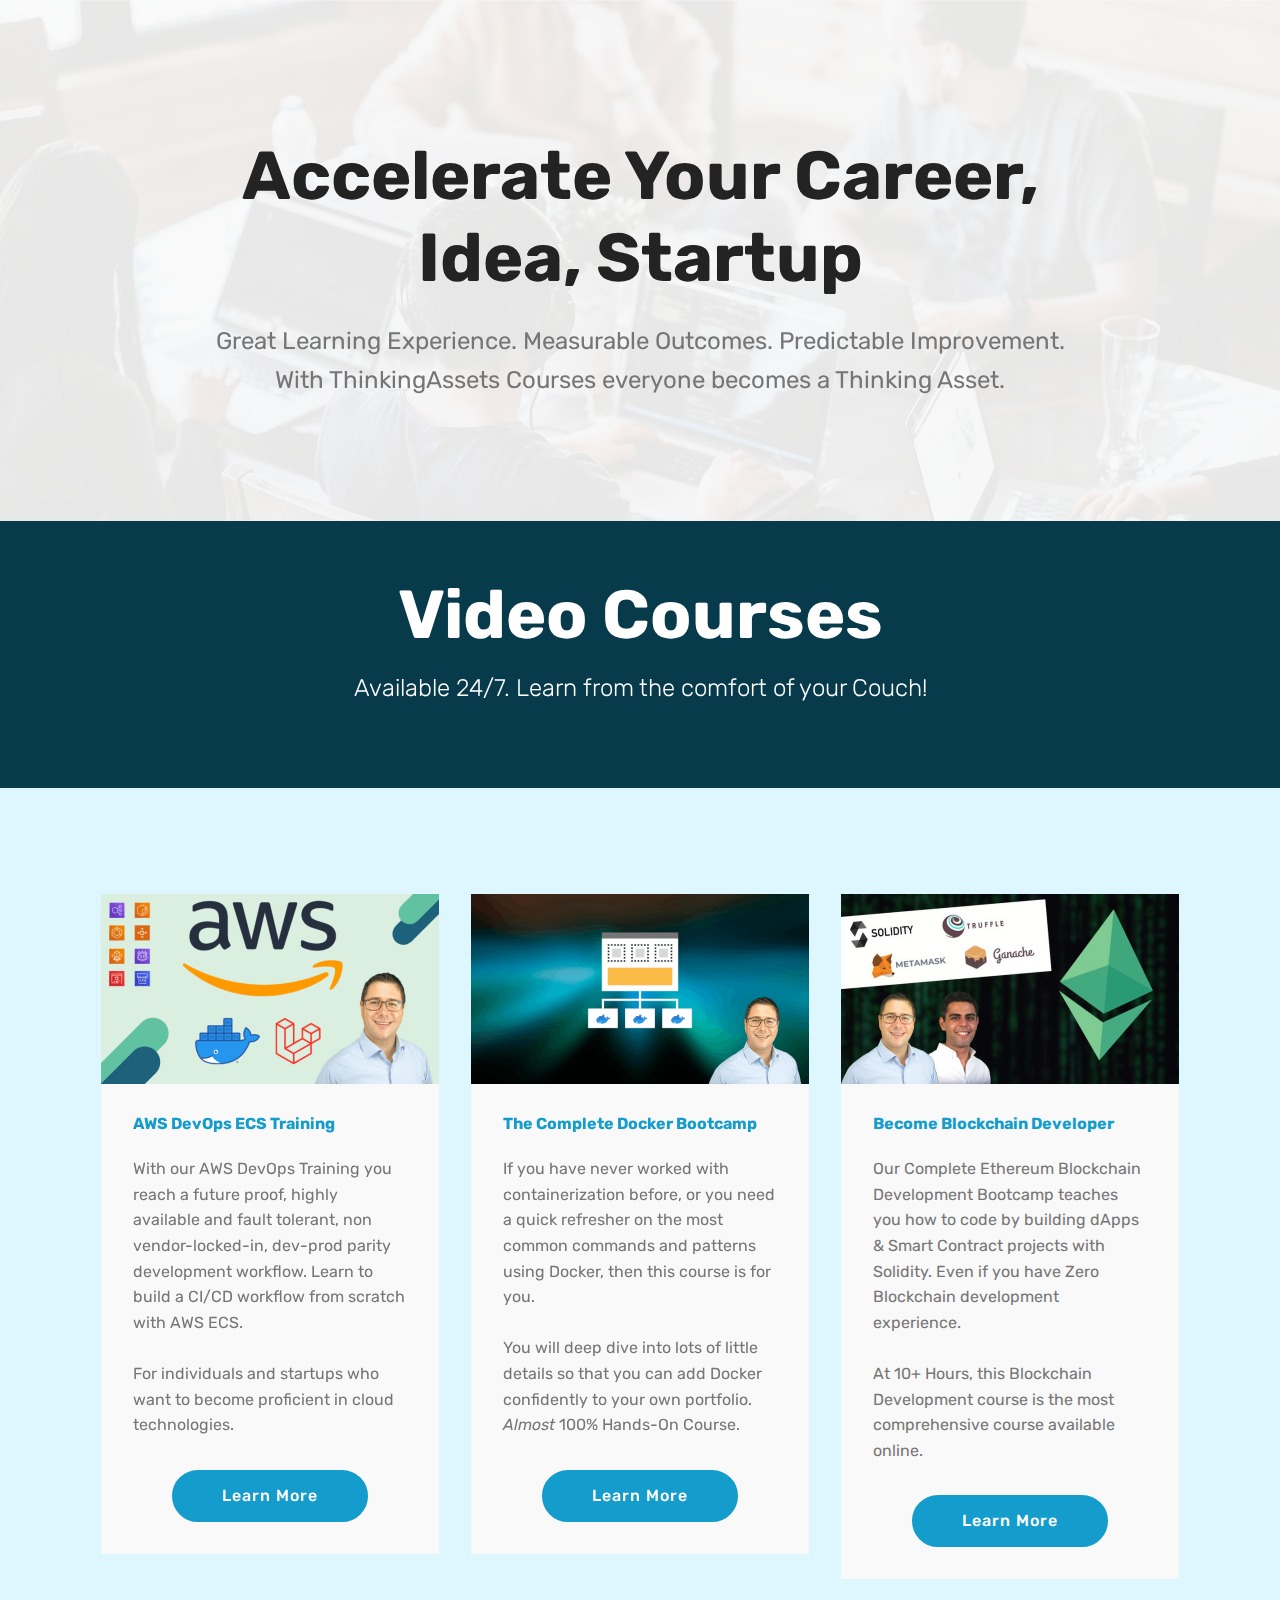
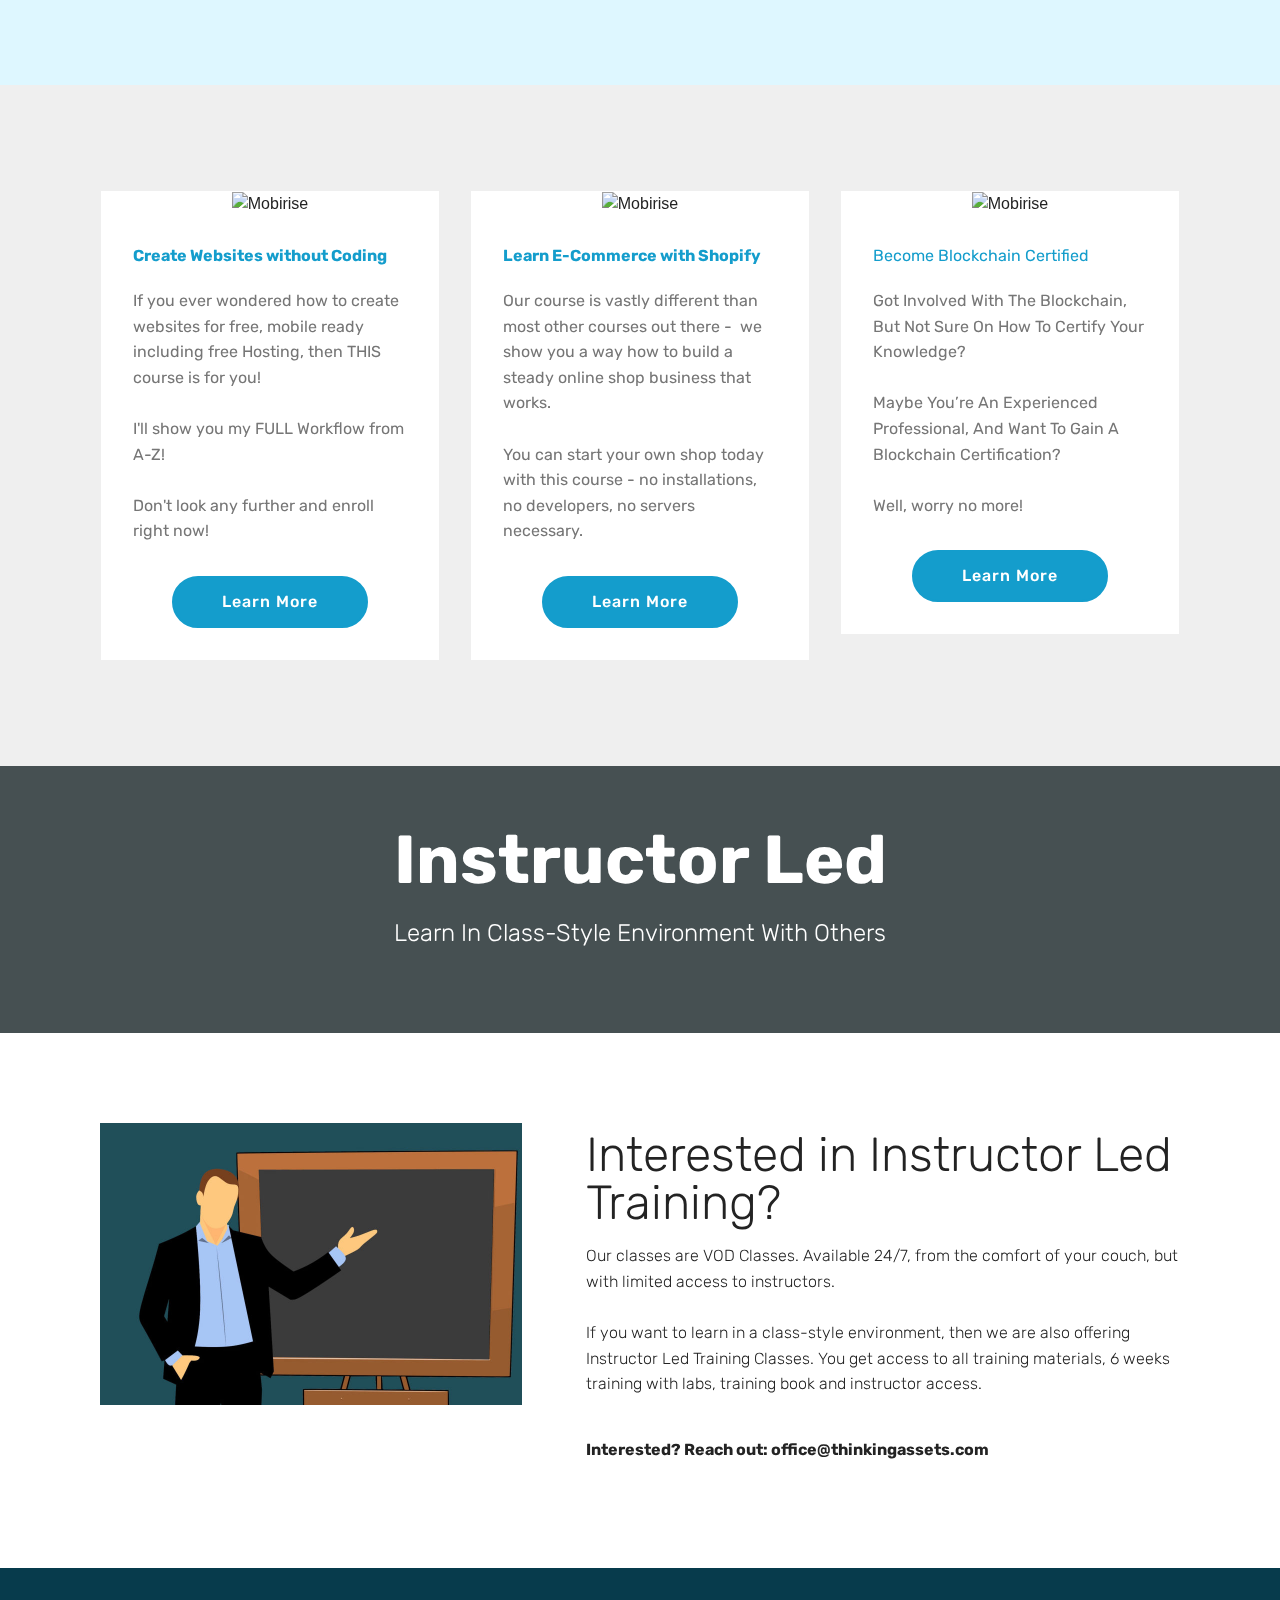
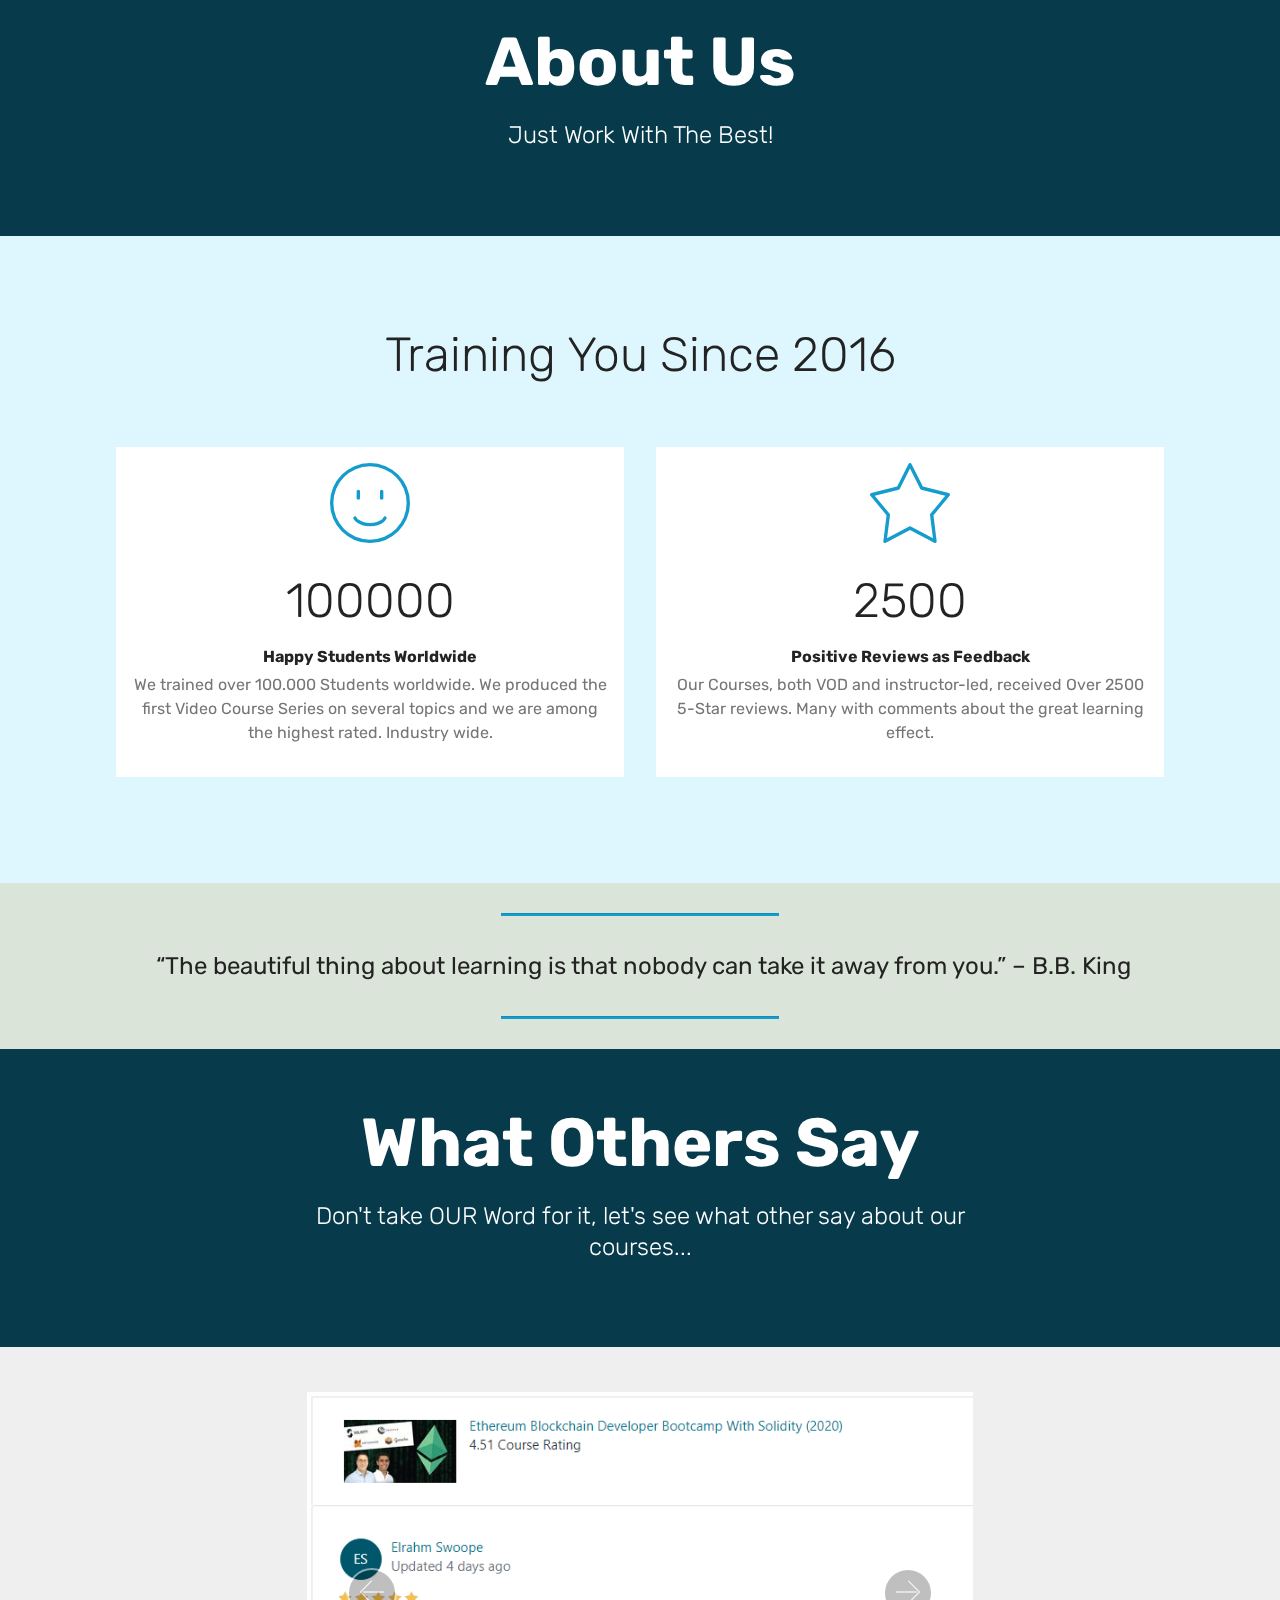
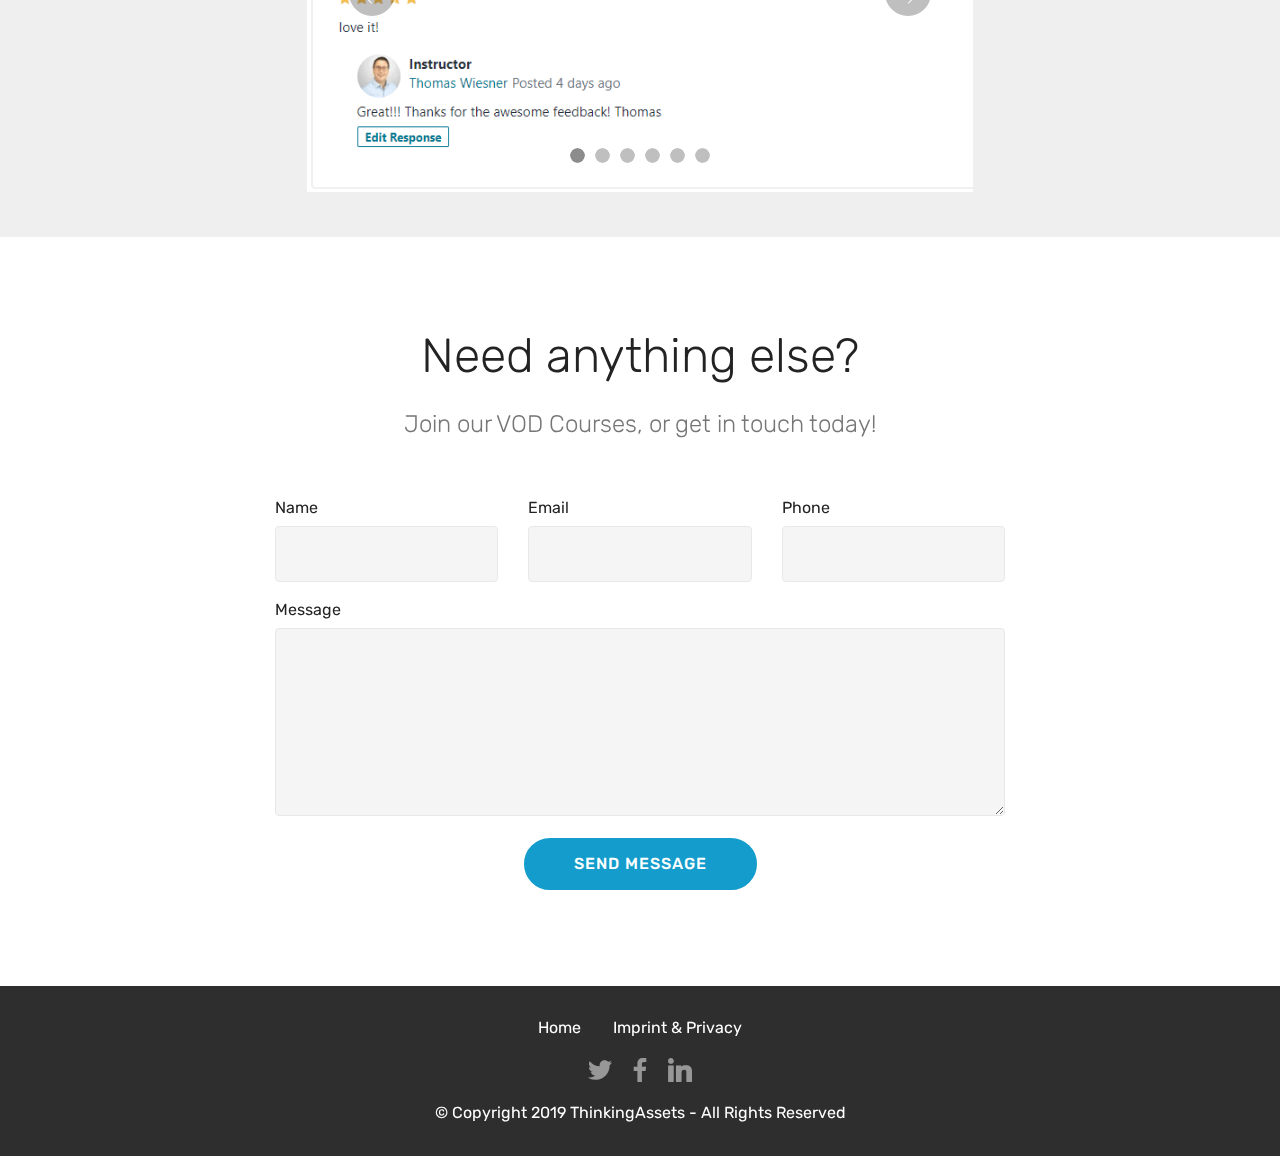
==== commit 609b0ebc: "updated background color" ====
--- a/index.html
+++ b/index.html
@@ -9,9 +9,8 @@
   <link rel="shortcut icon" href="assets/images/asset-44x-128x81.png" type="image/x-icon">
   <meta name="description" content="ThinkingAssets trains Employees and Students on the fast-lane. Quick and to-the-point labs and presentations.">
   <title>Home - ThinkingAssets</title>
-  <link rel="stylesheet" href="assets/web/assets/mobirise-icons-bold/mobirise-icons-bold.css">
+  <link rel="stylesheet" href="assets/web/assets/mobirise-icons/mobirise-icons.css">
   <link rel="stylesheet" href="assets/font-awesome/css/font-awesome.css">
-  <link rel="stylesheet" href="assets/web/assets/mobirise-icons/mobirise-icons.css">
   <link rel="stylesheet" href="assets/tether/tether.min.css">
   <link rel="stylesheet" href="assets/bootstrap/css/bootstrap.min.css">
   <link rel="stylesheet" href="assets/bootstrap/css/bootstrap-grid.min.css">
@@ -45,7 +44,7 @@
 
 </section>
 
-<section class="engine"><a href="https://mobirise.info/v">html templates</a></section><section class="mbr-section content5 cid-rXwBjuFV0P" id="content5-1w">
+<section class="engine"><a href="https://mobirise.info/d">web maker</a></section><section class="mbr-section content5 cid-rXwBjuFV0P" id="content5-1w">
 
     
 
@@ -114,6 +113,65 @@
                         </p>
                     </div>
                     <div class="mbr-section-btn text-center"><a href="https://www.udemy.com/course/blockchain-developer/?referralCode=E8611DF99D7E491DFD96" class="btn btn-primary display-4">
+                            Learn More
+                        </a></div>
+                </div>
+            </div>
+
+            
+        </div>
+    </div>
+</section>
+
+<section class="features3 cid-rXwTMzVlLP" id="features3-25">
+
+    
+
+    
+    <div class="container">
+        <div class="media-container-row">
+            <div class="card p-3 col-12 col-md-6 col-lg-4">
+                <div class="card-wrapper">
+                    <div class="card-img">
+                        <img src="assets/images/2371888-c757-1-676x380.jpg" alt="Mobirise" title="">
+                    </div>
+                    <div class="card-box">
+                        <h4 class="card-title mbr-fonts-style display-7"><a href="https://www.udemy.com/course/how-to-create-a-website-for-free-without-coding/?referralCode=6EACB20F39710E1E0E8F"><strong>Create Websites without Coding</strong></a></h4>
+                        <p class="mbr-text mbr-fonts-style display-7">If you ever wondered how to create websites for free, mobile ready including free Hosting, then THIS course is for you!<br><br>I'll show you my FULL Workflow from A-Z!<br><br>Don't look any further and enroll right now!</p>
+                    </div>
+                    <div class="mbr-section-btn text-center"><a href="https://www.udemy.com/course/how-to-create-a-website-for-free-without-coding/?referralCode=6EACB20F39710E1E0E8F" class="btn btn-primary display-4">
+                            Learn More
+                        </a></div>
+                </div>
+            </div>
+
+            <div class="card p-3 col-12 col-md-6 col-lg-4">
+                <div class="card-wrapper">
+                    <div class="card-img">
+                        <img src="assets/images/1028952-ed2b-2-676x380.jpg" alt="Mobirise" title="">
+                    </div>
+                    <div class="card-box">
+                        <h4 class="card-title mbr-fonts-style display-7"><a href="https://www.udemy.com/course/ecommerce-for-beginners-become-a-shopify-master-today/?referralCode=4189CAA87856F8F4A0D5"><strong>Learn E-Commerce with Shopify</strong></a></h4>
+                        <p class="mbr-text mbr-fonts-style display-7">
+                            Our course is vastly different than most other courses out there -&nbsp; we show you a way how to build a steady online shop business that works.<br><br>You can start your own shop today with this course - no installations, no developers, no servers necessary.&nbsp;<br> 
+                        </p>
+                    </div>
+                    <div class="mbr-section-btn text-center"><a href="https://www.udemy.com/course/ecommerce-for-beginners-become-a-shopify-master-today/?referralCode=4189CAA87856F8F4A0D5" class="btn btn-primary display-4">
+                            Learn More
+                        </a></div>
+                </div>
+            </div>
+
+            <div class="card p-3 col-12 col-md-6 col-lg-4">
+                <div class="card-wrapper">
+                    <div class="card-img">
+                        <img src="assets/images/1595640-167f-3-676x380.jpg" alt="Mobirise" title="">
+                    </div>
+                    <div class="card-box">
+                        <h4 class="card-title mbr-fonts-style display-7"><a href="https://www.udemy.com/course/ethereum-blockchain-certification/?referralCode=FB9B79AA4285861C887B">Become Blockchain Certified</a></h4>
+                        <p class="mbr-text mbr-fonts-style display-7">Got Involved With The Blockchain, But Not Sure On How To Certify Your Knowledge?<br><br>Maybe You’re An Experienced Professional, And Want To Gain A Blockchain Certification?<br><br>Well, worry no more!</p>
+                    </div>
+                    <div class="mbr-section-btn text-center"><a href="https://www.udemy.com/course/ethereum-blockchain-certification/?referralCode=FB9B79AA4285861C887B" class="btn btn-primary display-4">
                             Learn More
                         </a></div>
                 </div>
@@ -253,61 +311,6 @@
         </div>
 </section>
 
-<section class="services1 cid-rXwADsuoYo" id="services1-1t">
-    <!---->
-    
-    <!---->
-    <!--Overlay-->
-    
-    <!--Container-->
-    <div class="container">
-        <div class="row justify-content-center">
-            <!--Titles-->
-            <div class="title pb-5 col-12">
-                <h2 class="align-left pb-3 mbr-fonts-style display-1">MEET THE INSTRUCTORS</h2>
-                <h3 class="mbr-section-subtitle mbr-light mbr-fonts-style display-5">Access to your Experts during Class</h3>
-            </div>
-            <!--Card-1-->
-            <div class="card col-12 col-md-6">
-                <div class="card-wrapper">
-                    <div class="card-img">
-                        <img src="assets/images/thomas-portrait-gradient.png-1-1080x864.jpg" alt="Mobirise" title="">
-                    </div>
-                    <div class="card-box">
-                        <h4 class="card-title mbr-fonts-style display-5">Thomas Wiesner</h4>
-                        <p class="mbr-text mbr-fonts-style display-7"><strong>Hi, I'm Thomas. 
-<br></strong><br>So far there are 14 in-depth developer courses which I authored or co-authored.&nbsp;<br><br>I am currently consulting and training Fortune 500 companies and governments in Blockchain technologies and Ethereum development. <br></p>
-                        <!--Btn-->
-                        <div class="mbr-section-btn align-center"><a href="https://vomtom.at" class="btn btn-warning-outline display-4"><span class="mbrib-link mbr-iconfont mbr-iconfont-btn"></span></a>  <a href="https://www.linkedin.com/in/thomas-wiesner" class="btn btn-warning-outline display-4"><span class="socicon socicon-linkedin mbr-iconfont mbr-iconfont-btn"></span></a></div>
-                    </div>
-                </div>
-            </div>
-            <!--Card-2-->
-            <div class="card col-12 col-md-6 last-child">
-                <div class="card-wrapper">
-                    <div class="card-img">
-                        <img src="assets/images/img-9723-1080x1620.jpg" alt="Mobirise" title="">
-                    </div>
-                    <div class="card-box">
-                        <h4 class="card-title mbr-fonts-style display-5">Ravinder Deol</h4>
-                        <p class="mbr-text mbr-fonts-style display-7"><strong>Hi, I'm Ravinder. 
-<br></strong>
-<br>I create products helping people learn about Cryptocurrency &amp; Blockchain Tech. I’ve created B21 Block, and Bitcoin Academy along with awesome partners. 
-<br>
-<br>I am currently based in Valletta, Malta. From West Bromwich, UK. <br></p>
-                        <!--Btn-->
-                        <div class="mbr-section-btn align-center"><a href="https://b21block.com" class="btn btn-warning-outline display-4"><span class="mbrib-link mbr-iconfont mbr-iconfont-btn"></span></a> <a href="https://www.linkedin.com/in/ravinderdeol/" class="btn btn-warning-outline display-4"><span class="socicon socicon-linkedin mbr-iconfont mbr-iconfont-btn"></span></a></div>
-                    </div>
-                </div>
-            </div>
-            <!--Card-3-->
-            
-            <!--Card-4-->
-            
-        </div>
-    </div>
-</section>
-
 <section class="mbr-section content5 cid-rXwDLQxuPx" id="content5-21">
 
     
@@ -356,7 +359,7 @@
         <div class="row justify-content-center">
             <div class="media-container-column col-lg-8" data-form-type="formoid">
                 <!---Formbuilder Form--->
-                <form action="https://mobirise.com/" method="POST" class="mbr-form form-with-styler" data-form-title="Mobirise Form"><input type="hidden" name="email" data-form-email="true" value="gU/Jck5vvKR3d/WJxvlp4Z7p3djWCnnlBF/tiiLBuEb7wEYRKx/Gq0DiQNPUaIskvfHGKeDrpESTKWN2L838tzWYBnEcElgMZ+bkOTH5Jyh1wY+DjPWM/PftVe7VMPUJ">
+                <form action="https://mobirise.com/" method="POST" class="mbr-form form-with-styler" data-form-title="Mobirise Form"><input type="hidden" name="email" data-form-email="true" value="a7UvsVz9uLLpjUMhonUbjuOpFilLf9jbw7hZtG/oDKIhHOhqODDsJQonMZMOP8iuEwP+r4vA02nc0LNu2FXTIP8O3662UFETgVFPvPHUnpzsI4Yr/XJ0RQoo5ElHSo7t">
                     <div class="row row-sm-offset">
                         <div hidden="hidden" data-form-alert="" class="alert alert-success col-12">Thanks for filling out the form!</div>
                         <div hidden="hidden" data-form-alert-danger="" class="alert alert-danger col-12">
@@ -440,12 +443,12 @@
   <script src="assets/popper/popper.min.js"></script>
   <script src="assets/tether/tether.min.js"></script>
   <script src="assets/bootstrap/js/bootstrap.min.js"></script>
+  <script src="assets/parallax/jarallax.min.js"></script>
   <script src="assets/viewportchecker/jquery.viewportchecker.js"></script>
   <script src="assets/ytplayer/jquery.mb.ytplayer.min.js"></script>
   <script src="assets/vimeoplayer/jquery.mb.vimeo_player.js"></script>
   <script src="assets/bootstrapcarouselswipe/bootstrap-carousel-swipe.js"></script>
   <script src="assets/smoothscroll/smooth-scroll.js"></script>
-  <script src="assets/parallax/jarallax.min.js"></script>
   <script src="assets/theme/js/script.js"></script>
   <script src="assets/slidervideo/script.js"></script>
   <script src="assets/formoid/formoid.min.js"></script>
--- a/assets/mobirise/css/mbr-additional.css
+++ b/assets/mobirise/css/mbr-additional.css
@@ -1435,6 +1435,46 @@
   box-shadow: 0px 0px 30px 0px rgba(0, 0, 0, 0.05);
   transition: box-shadow 0.3s;
 }
+.cid-rXwTMzVlLP {
+  padding-top: 90px;
+  padding-bottom: 90px;
+  background-color: #efefef;
+}
+.cid-rXwTMzVlLP .card-box {
+  padding: 0 2rem;
+}
+.cid-rXwTMzVlLP .mbr-section-btn {
+  padding-top: 1rem;
+}
+.cid-rXwTMzVlLP .mbr-section-btn a {
+  margin-top: 1rem;
+  margin-bottom: 0;
+}
+.cid-rXwTMzVlLP h4 {
+  font-weight: 500;
+  margin-bottom: 0;
+  text-align: left;
+  padding-top: 2rem;
+}
+.cid-rXwTMzVlLP p {
+  margin-bottom: 0;
+  text-align: left;
+  padding-top: 1.5rem;
+}
+.cid-rXwTMzVlLP .mbr-text {
+  color: #767676;
+}
+.cid-rXwTMzVlLP .card-wrapper {
+  height: 100%;
+  padding-bottom: 2rem;
+  background: #ffffff;
+  box-shadow: 0px 0px 0px 0px rgba(0, 0, 0, 0);
+  transition: box-shadow 0.3s;
+}
+.cid-rXwTMzVlLP .card-wrapper:hover {
+  box-shadow: 0px 0px 30px 0px rgba(0, 0, 0, 0.05);
+  transition: box-shadow 0.3s;
+}
 .cid-rXwByTNyCl {
   padding-top: 60px;
   padding-bottom: 60px;
@@ -1559,53 +1599,6 @@
   .cid-rXwEzik86B .inner-container {
     width: 100% !important;
   }
-}
-.cid-rXwADsuoYo {
-  padding-top: 90px;
-  padding-bottom: 90px;
-  background-color: #ffffff;
-}
-.cid-rXwADsuoYo h4 {
-  font-weight: 500;
-  margin-bottom: 0;
-  text-align: left;
-  padding-top: 2rem;
-}
-.cid-rXwADsuoYo p {
-  margin-bottom: 0;
-  text-align: left;
-  padding-top: 1.5rem;
-}
-.cid-rXwADsuoYo .mbr-section-btn {
-  padding-top: 2.5rem;
-}
-.cid-rXwADsuoYo .mbr-section-btn a {
-  margin: 0;
-}
-.cid-rXwADsuoYo .mbr-text {
-  color: #767676;
-}
-.cid-rXwADsuoYo .card-wrapper {
-  height: 100%;
-  background: #efefef;
-}
-@media (max-width: 767px) {
-  .cid-rXwADsuoYo .card:not(.last-child) {
-    padding-bottom: 2rem;
-  }
-}
-.cid-rXwADsuoYo H2 {
-  text-align: center;
-}
-.cid-rXwADsuoYo .mbr-section-subtitle {
-  text-align: center;
-}
-.cid-rXwADsuoYo .card-title {
-  text-align: center;
-}
-.cid-rXwADsuoYo .mbr-text,
-.cid-rXwADsuoYo .mbr-section-btn {
-  text-align: center;
 }
 .cid-rXwDLQxuPx {
   padding-top: 60px;
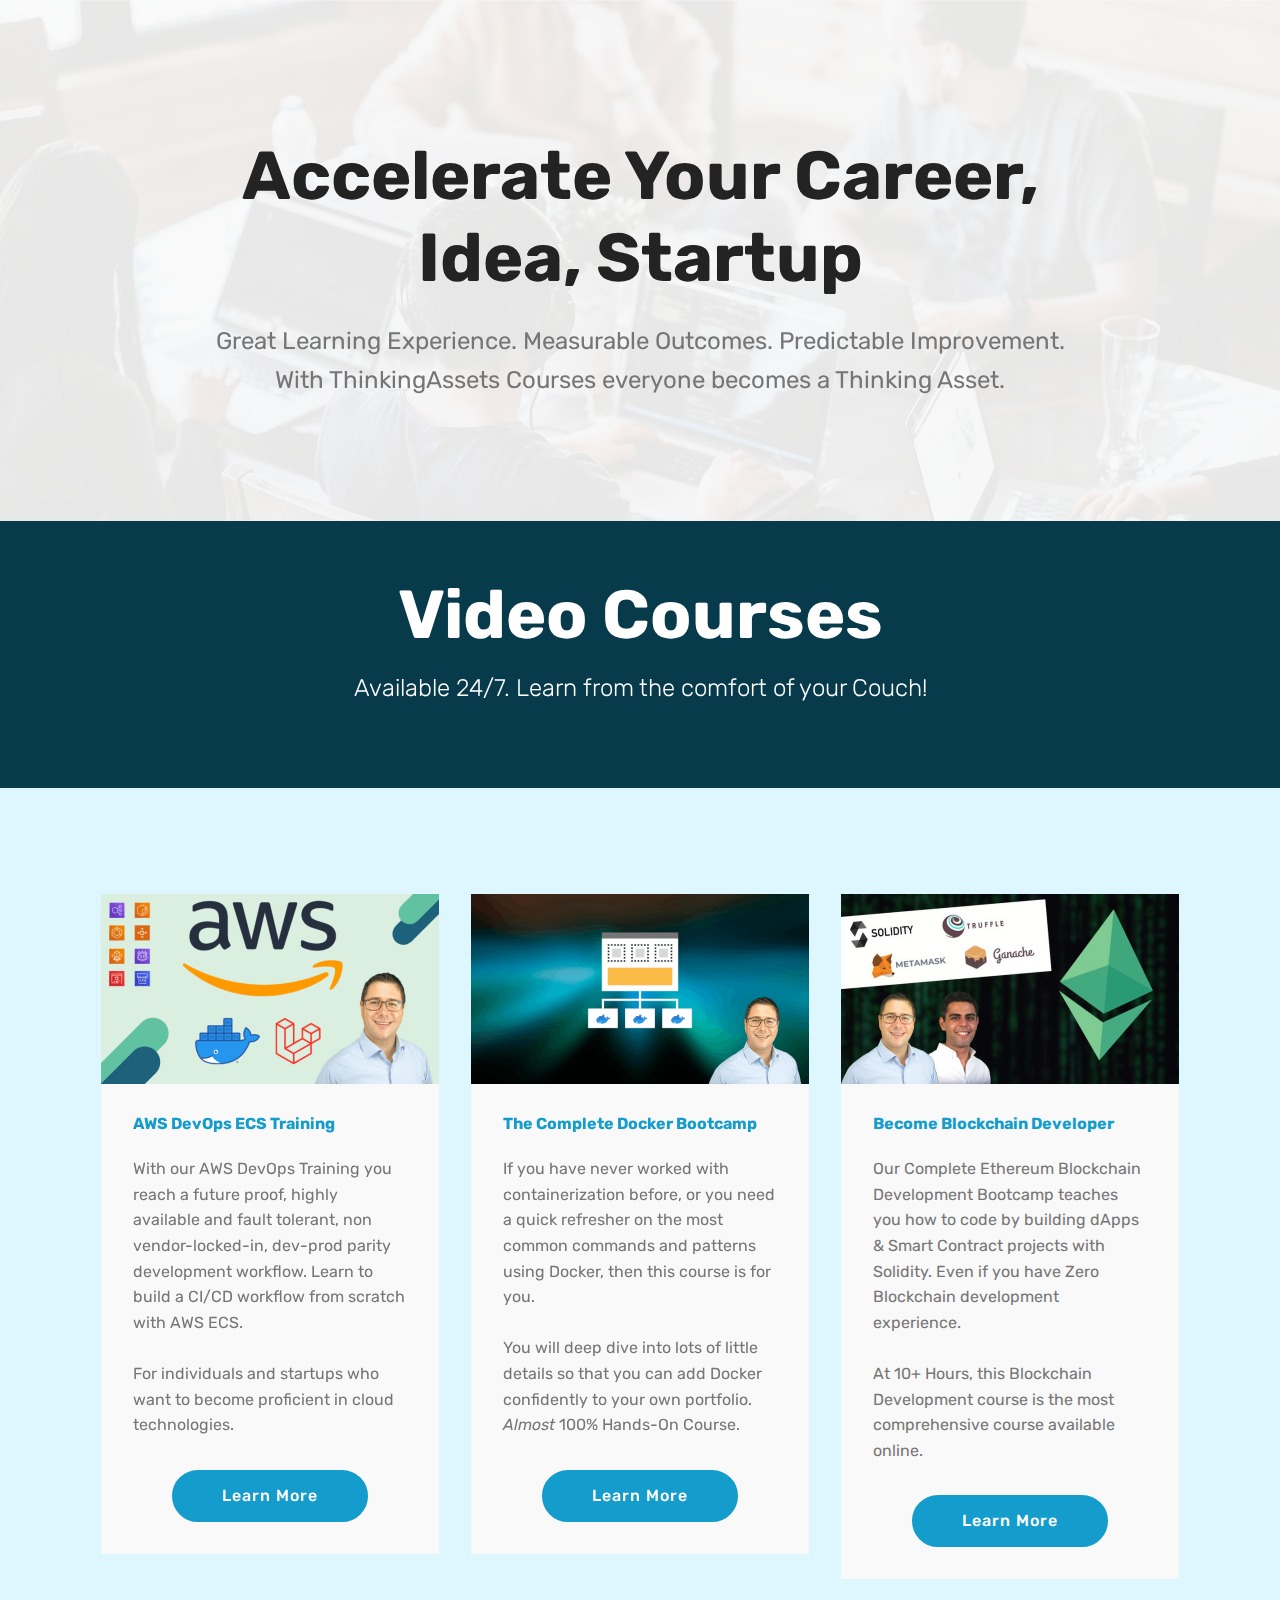
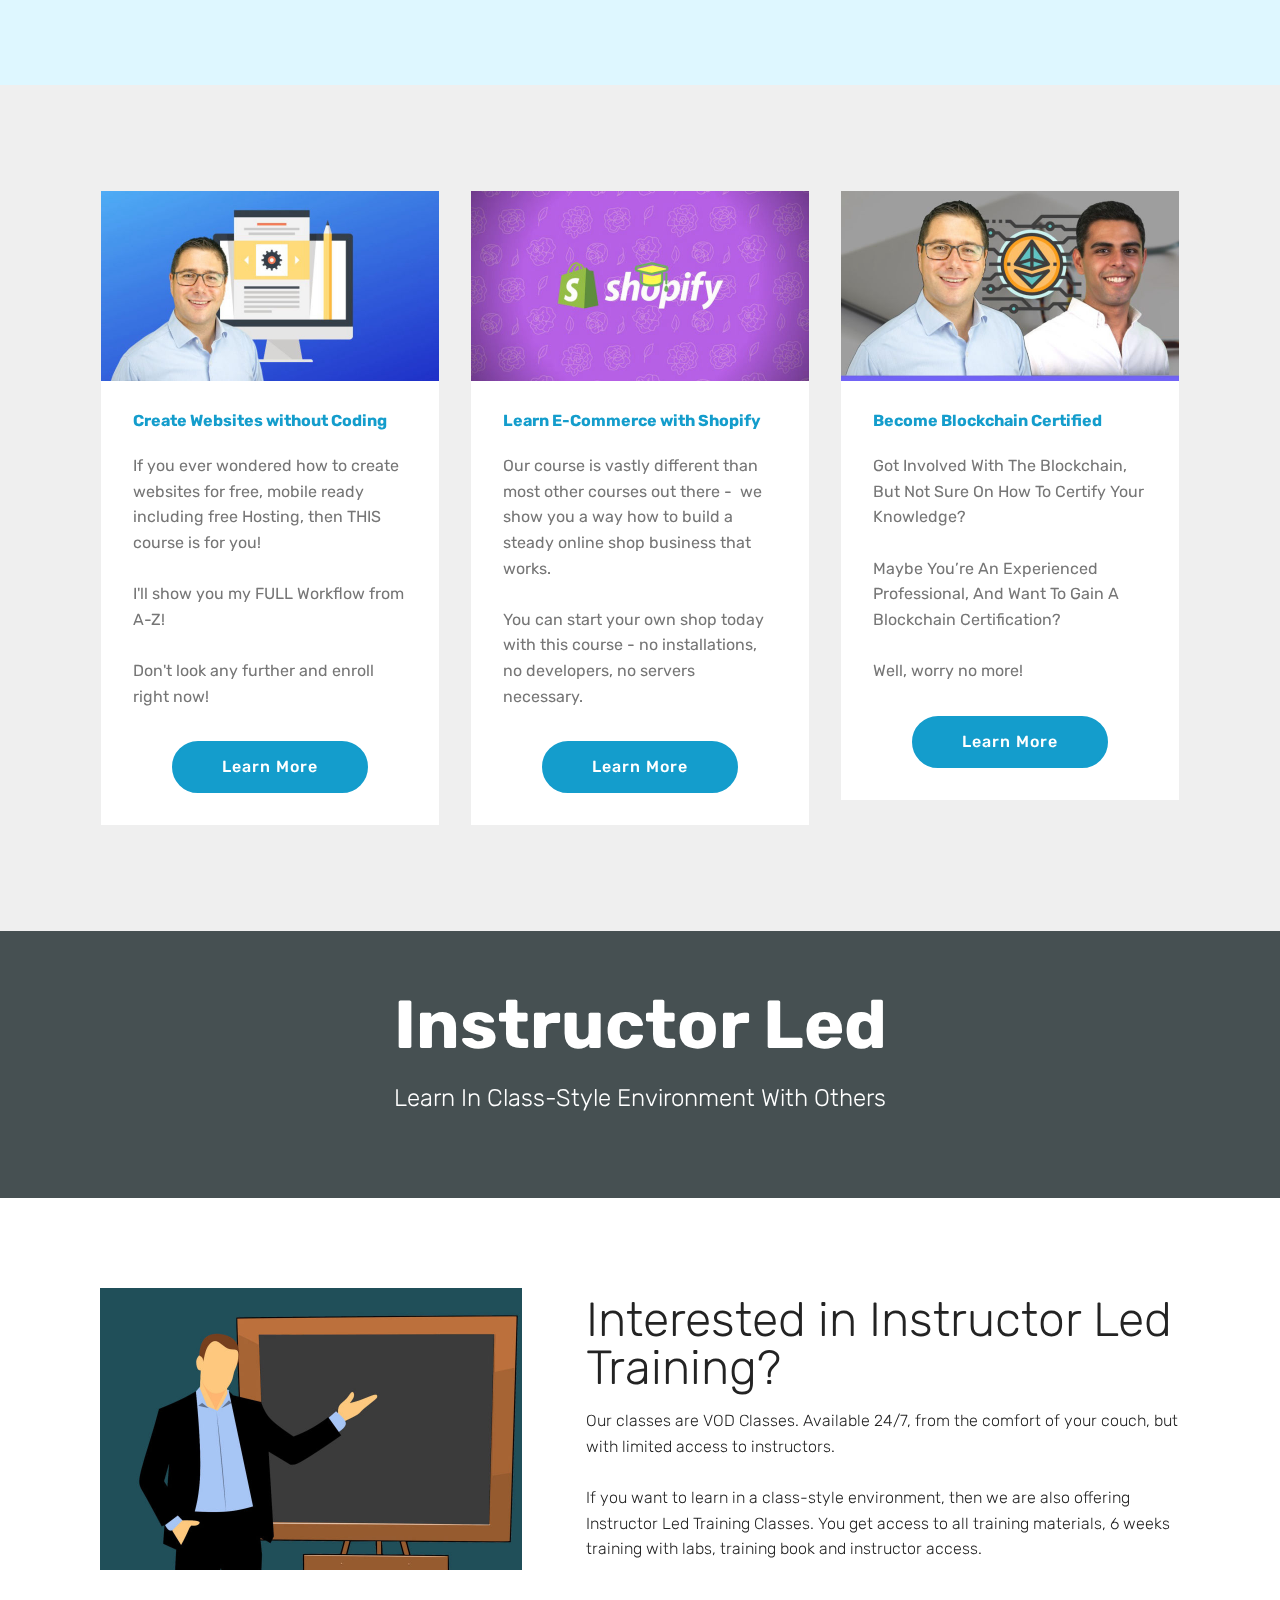
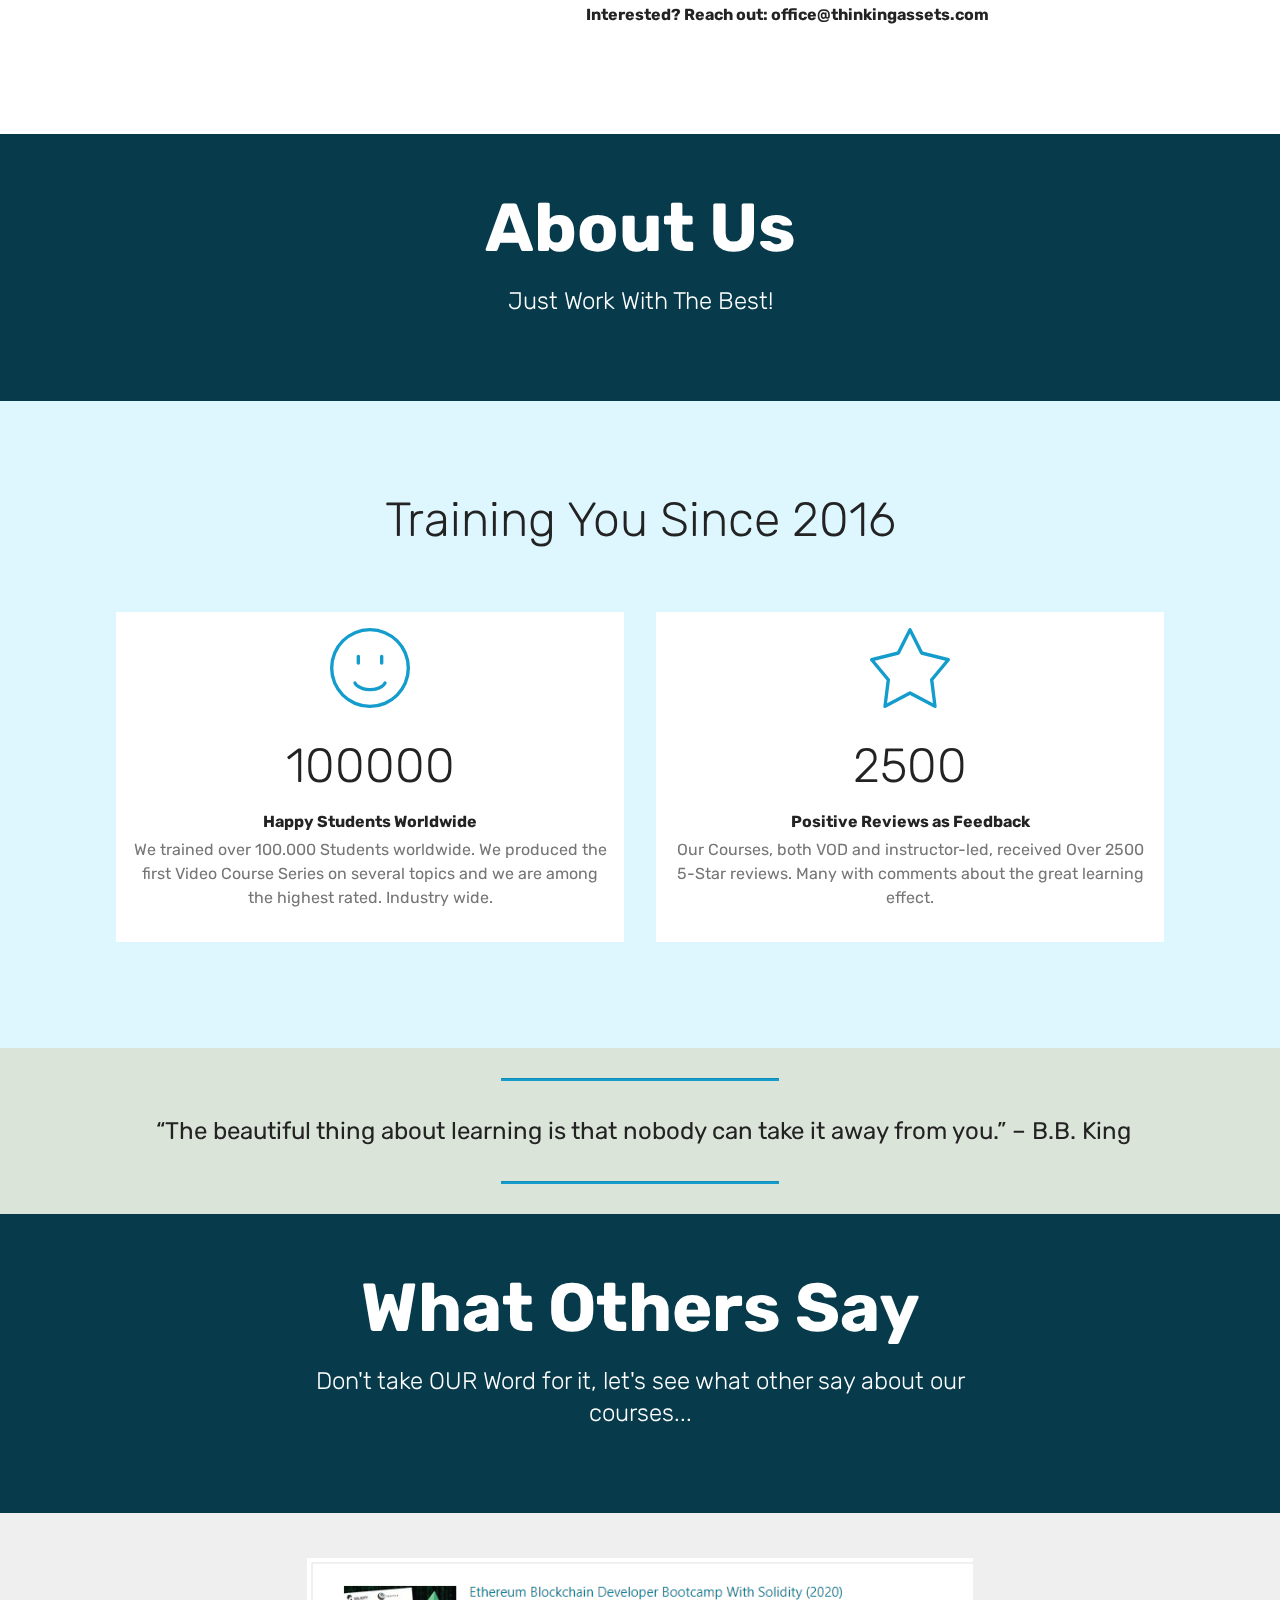
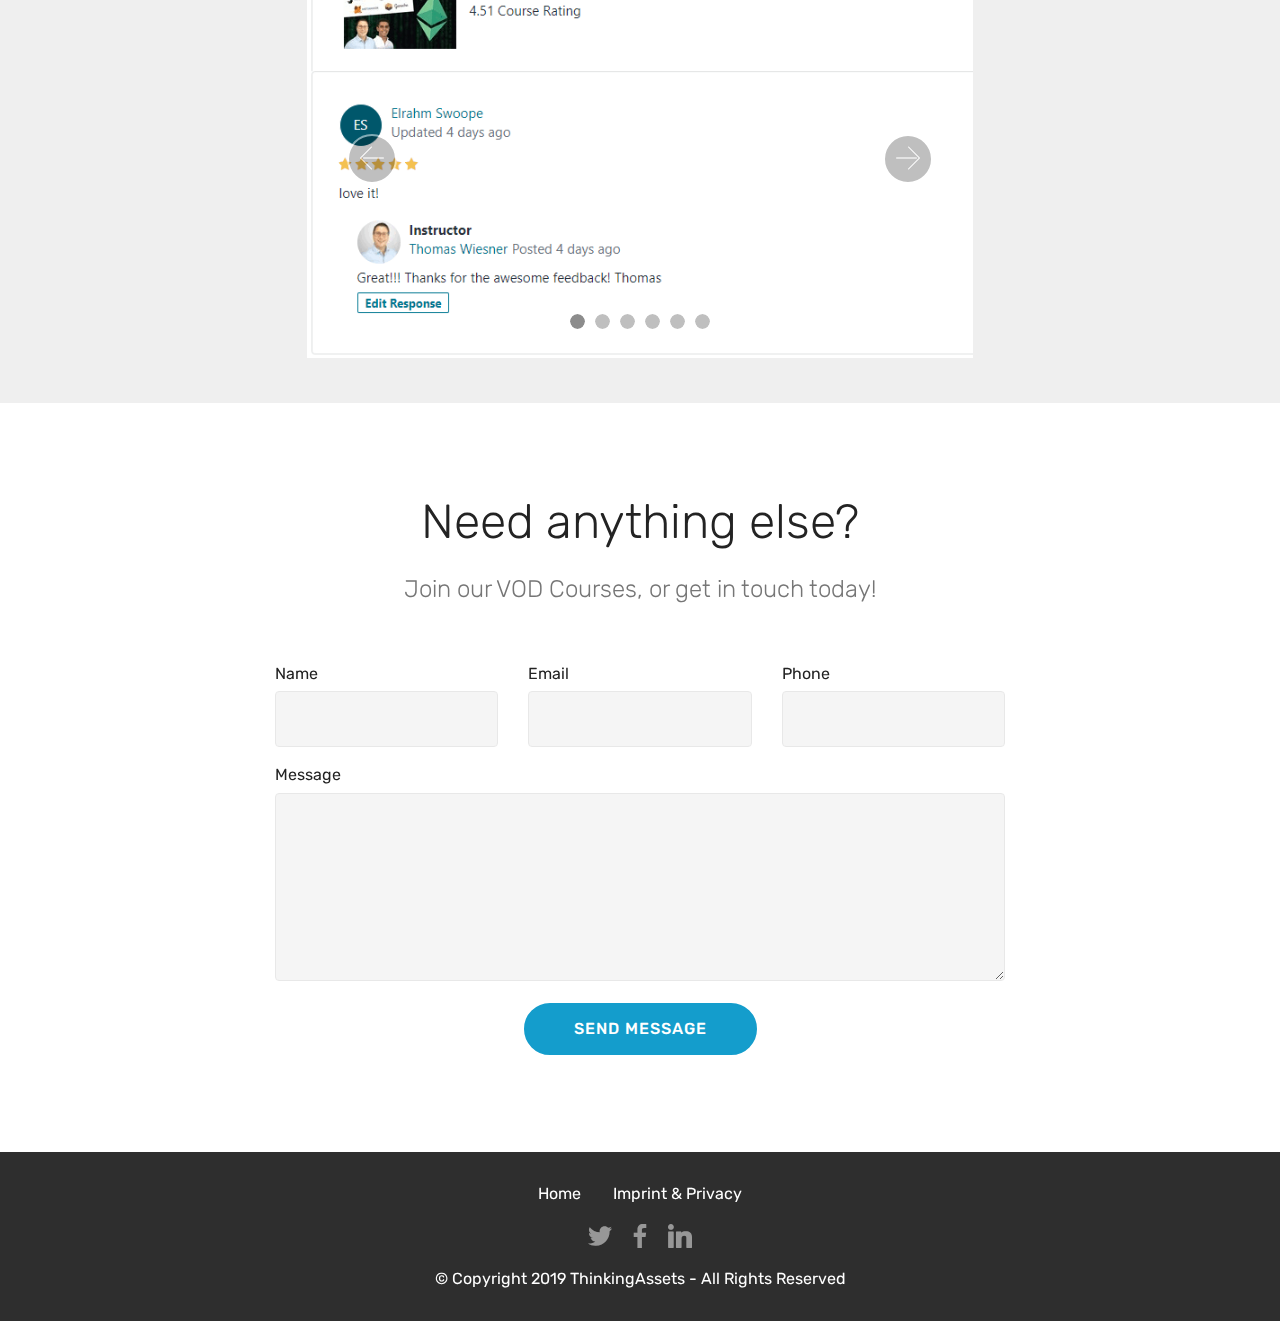
==== commit 641c8e10: "updated wording" ====
--- a/index.html
+++ b/index.html
@@ -44,7 +44,7 @@
 
 </section>
 
-<section class="engine"><a href="https://mobirise.info/d">web maker</a></section><section class="mbr-section content5 cid-rXwBjuFV0P" id="content5-1w">
+<section class="engine"><a href="https://mobirise.info/r">free bootstrap templates</a></section><section class="mbr-section content5 cid-rXwBjuFV0P" id="content5-1w">
 
     
 
@@ -168,7 +168,7 @@
                         <img src="assets/images/1595640-167f-3-676x380.jpg" alt="Mobirise" title="">
                     </div>
                     <div class="card-box">
-                        <h4 class="card-title mbr-fonts-style display-7"><a href="https://www.udemy.com/course/ethereum-blockchain-certification/?referralCode=FB9B79AA4285861C887B">Become Blockchain Certified</a></h4>
+                        <h4 class="card-title mbr-fonts-style display-7"><a href="https://www.udemy.com/course/ethereum-blockchain-certification/?referralCode=FB9B79AA4285861C887B"><strong>Become Blockchain Certified</strong></a></h4>
                         <p class="mbr-text mbr-fonts-style display-7">Got Involved With The Blockchain, But Not Sure On How To Certify Your Knowledge?<br><br>Maybe You’re An Experienced Professional, And Want To Gain A Blockchain Certification?<br><br>Well, worry no more!</p>
                     </div>
                     <div class="mbr-section-btn text-center"><a href="https://www.udemy.com/course/ethereum-blockchain-certification/?referralCode=FB9B79AA4285861C887B" class="btn btn-primary display-4">
@@ -359,7 +359,7 @@
         <div class="row justify-content-center">
             <div class="media-container-column col-lg-8" data-form-type="formoid">
                 <!---Formbuilder Form--->
-                <form action="https://mobirise.com/" method="POST" class="mbr-form form-with-styler" data-form-title="Mobirise Form"><input type="hidden" name="email" data-form-email="true" value="a7UvsVz9uLLpjUMhonUbjuOpFilLf9jbw7hZtG/oDKIhHOhqODDsJQonMZMOP8iuEwP+r4vA02nc0LNu2FXTIP8O3662UFETgVFPvPHUnpzsI4Yr/XJ0RQoo5ElHSo7t">
+                <form action="https://mobirise.com/" method="POST" class="mbr-form form-with-styler" data-form-title="Mobirise Form"><input type="hidden" name="email" data-form-email="true" value="e8tWdJV7rm75ADO49g0uQcW1lqvfYrRZvVGNzpT9T/BPa0+oe8jMvv4nrb/wnNJhrP9G7gkIP4RzVJ7pPoodDA/+rx92p27ulX+rMdcYIq/Tj324hAboqzhVXtW3cZJG">
                     <div class="row row-sm-offset">
                         <div hidden="hidden" data-form-alert="" class="alert alert-success col-12">Thanks for filling out the form!</div>
                         <div hidden="hidden" data-form-alert-danger="" class="alert alert-danger col-12">
